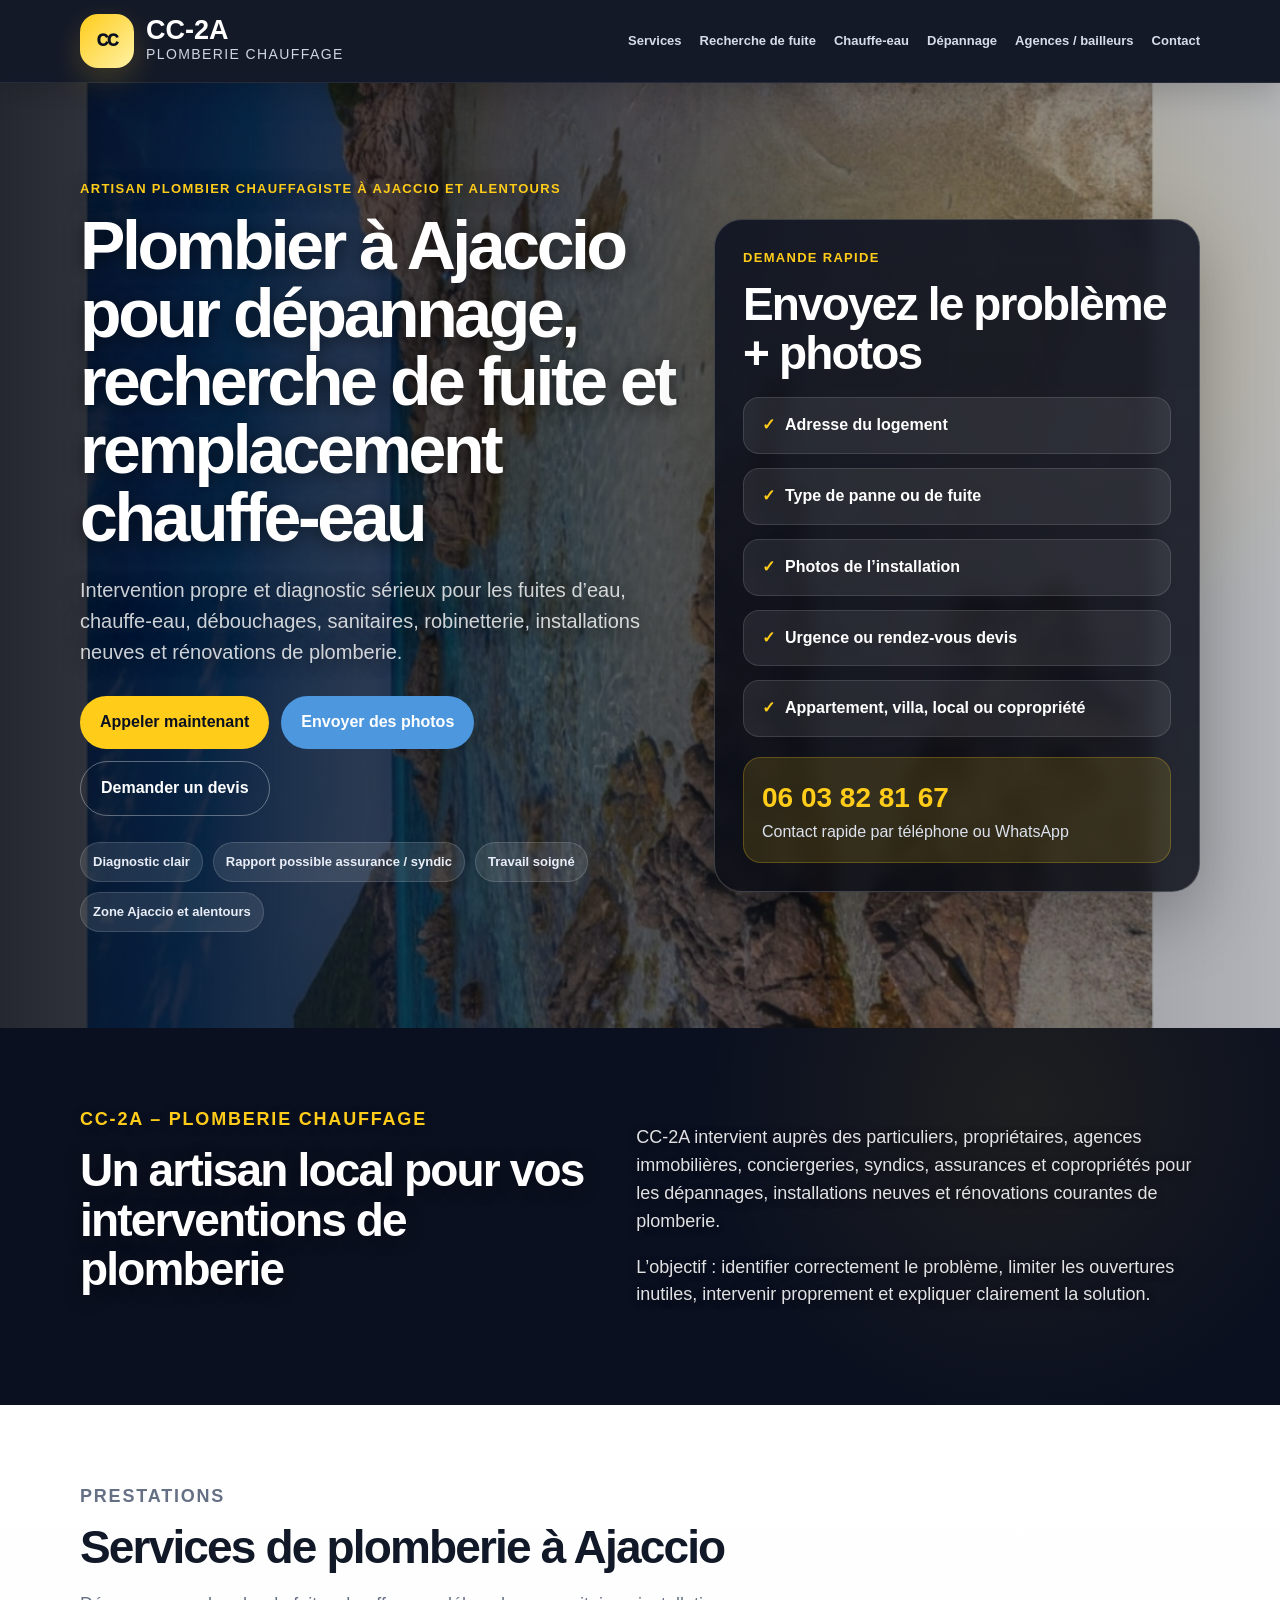
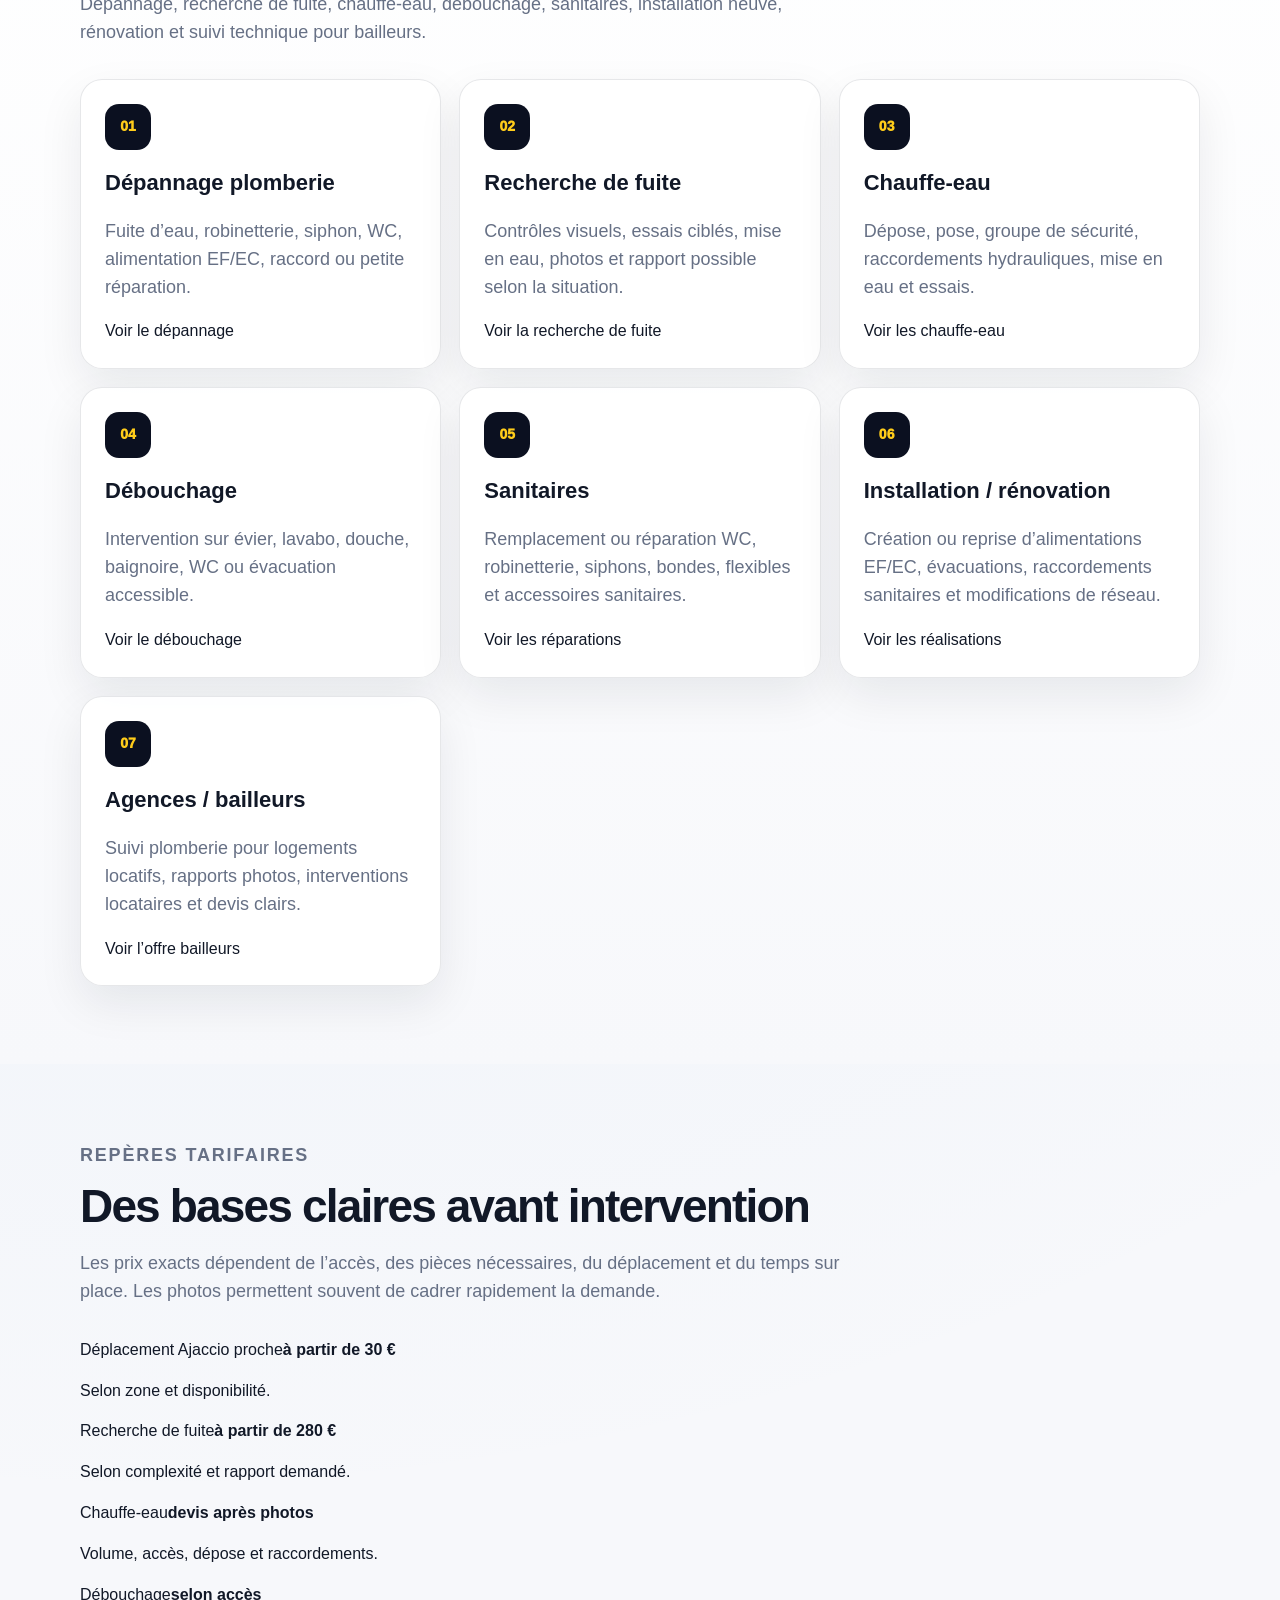
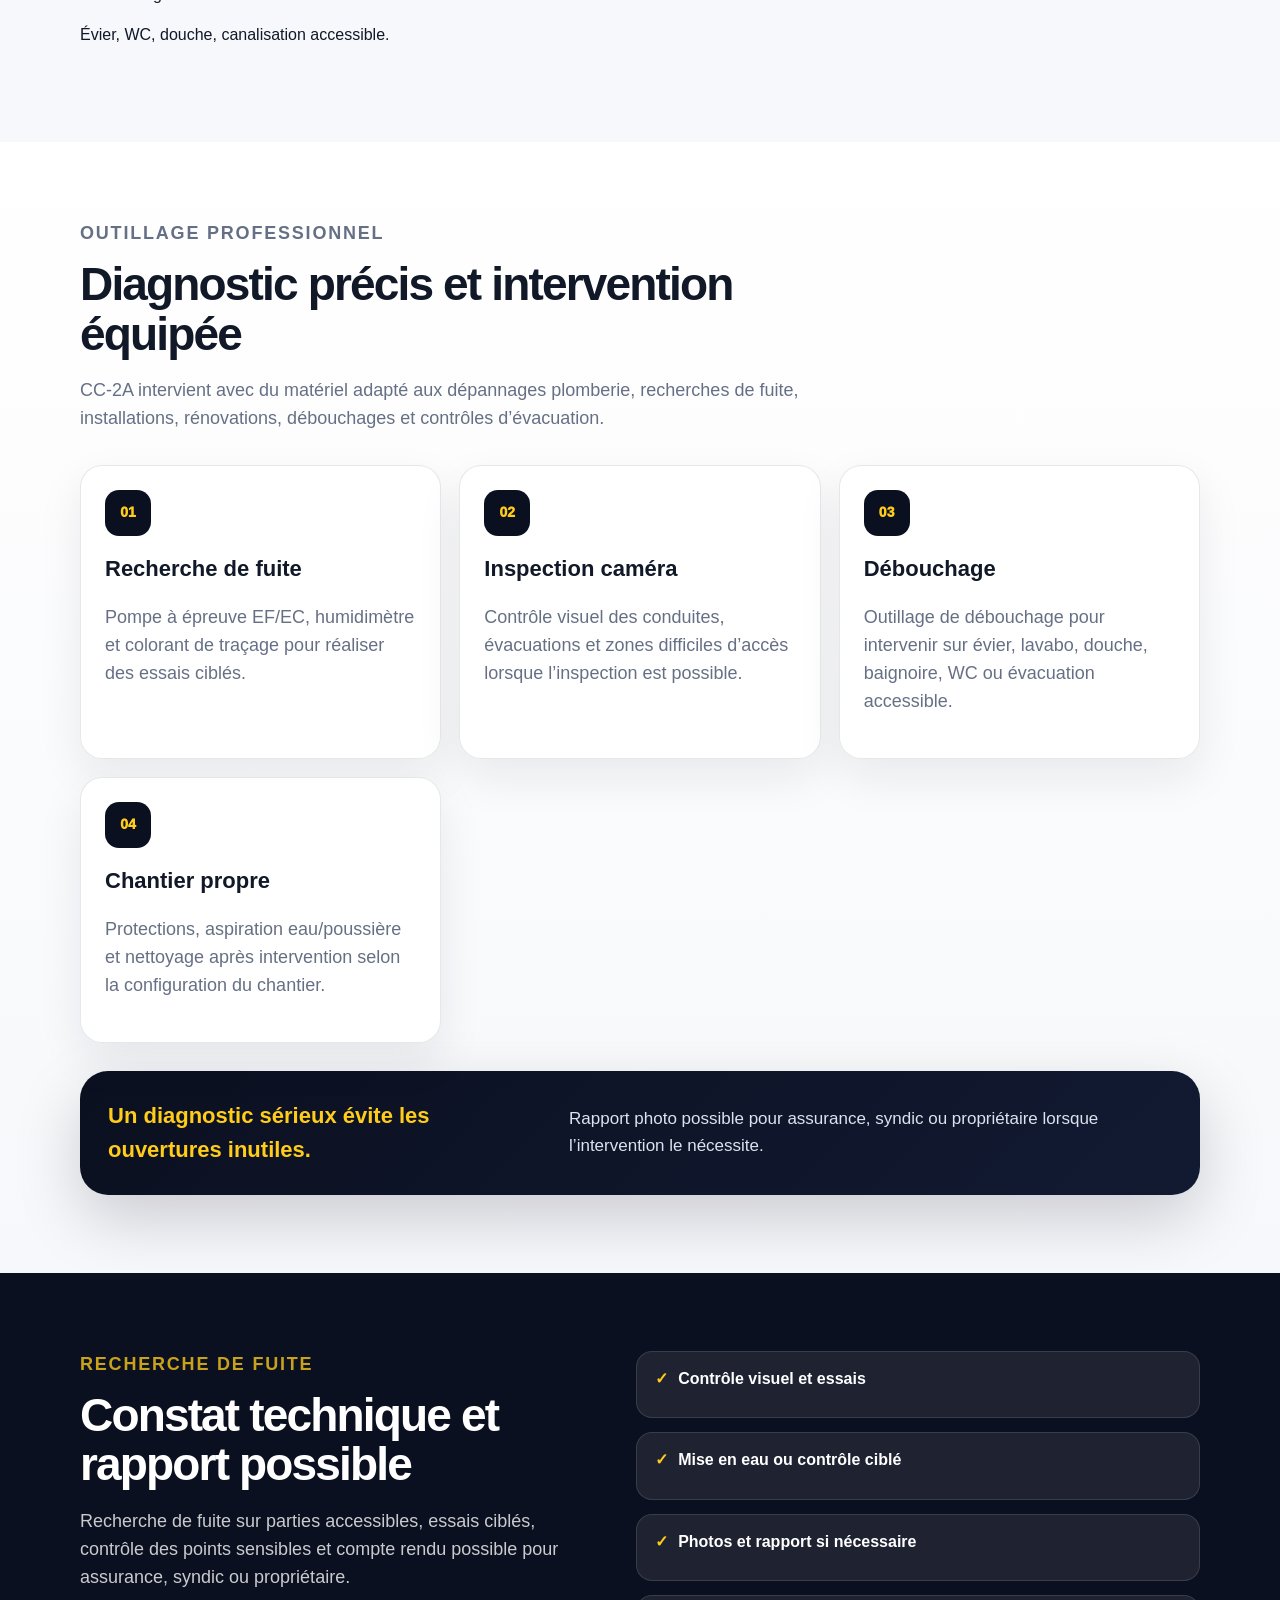
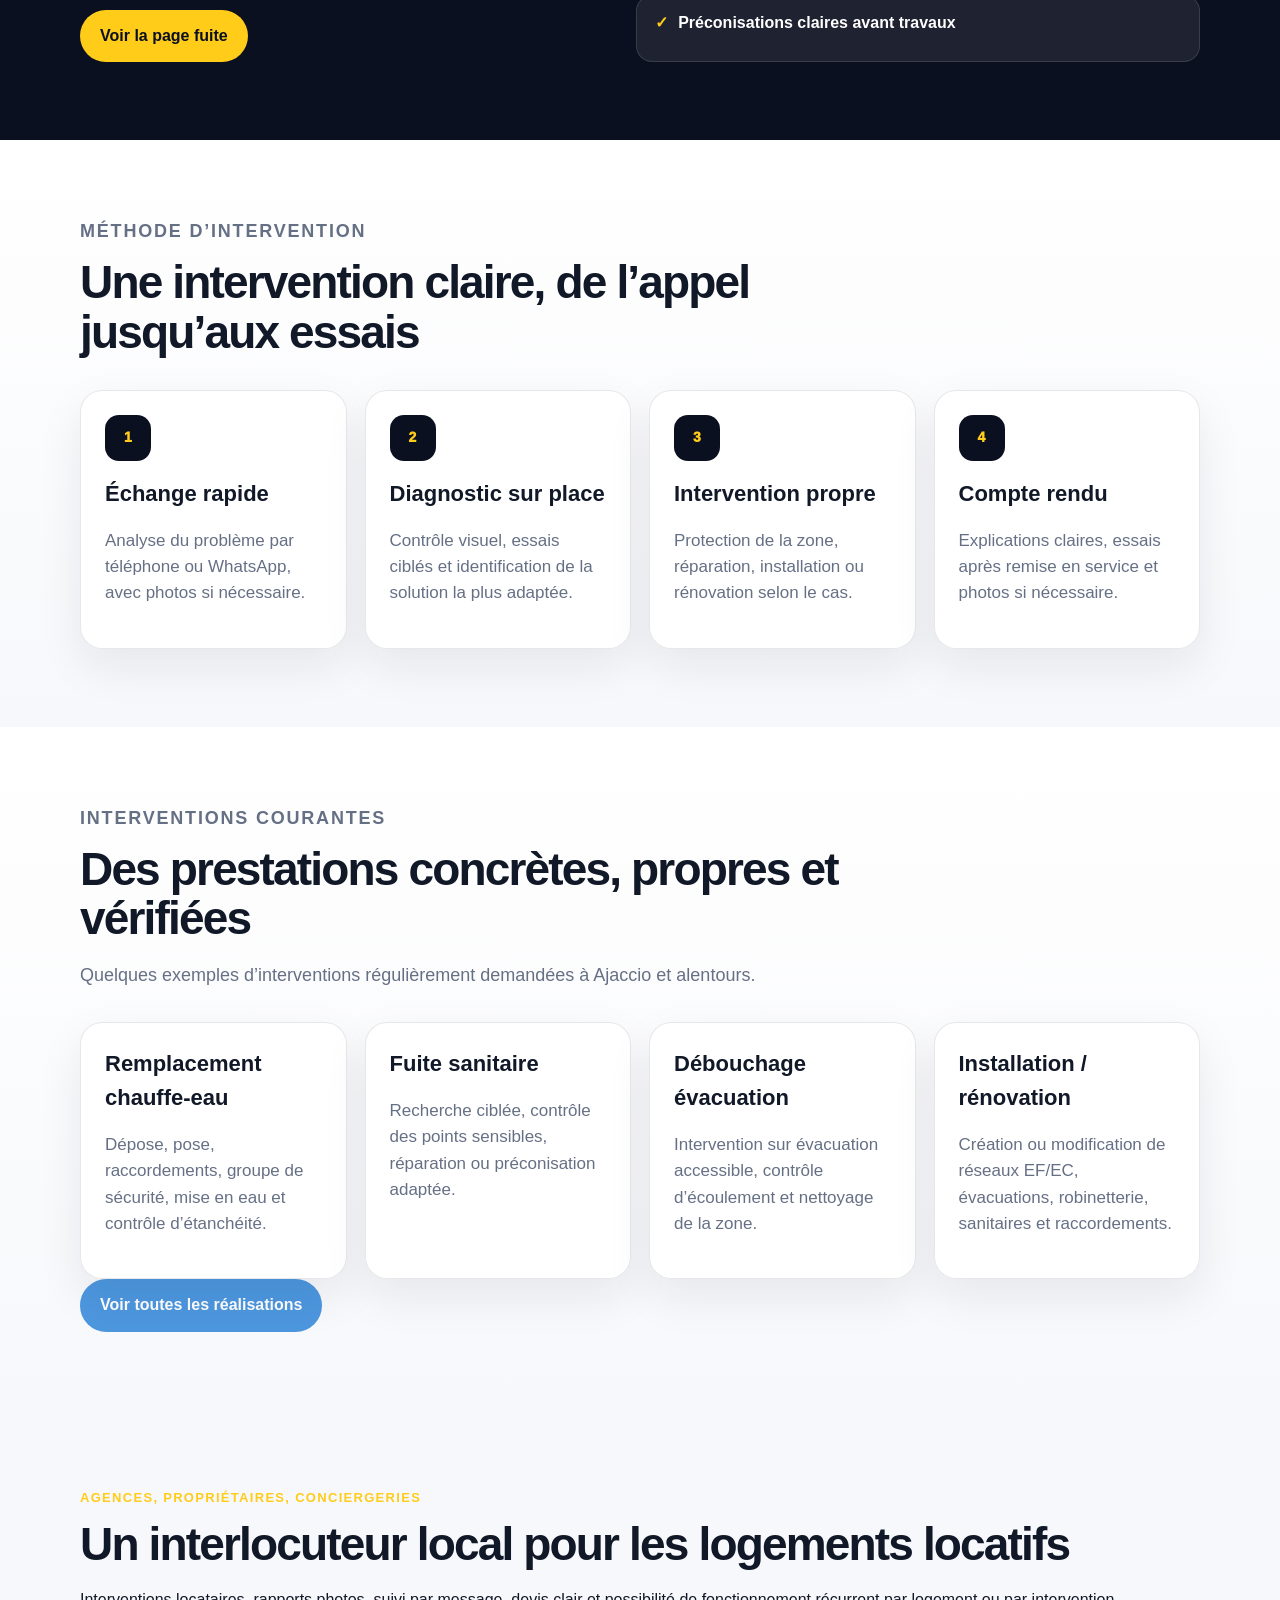
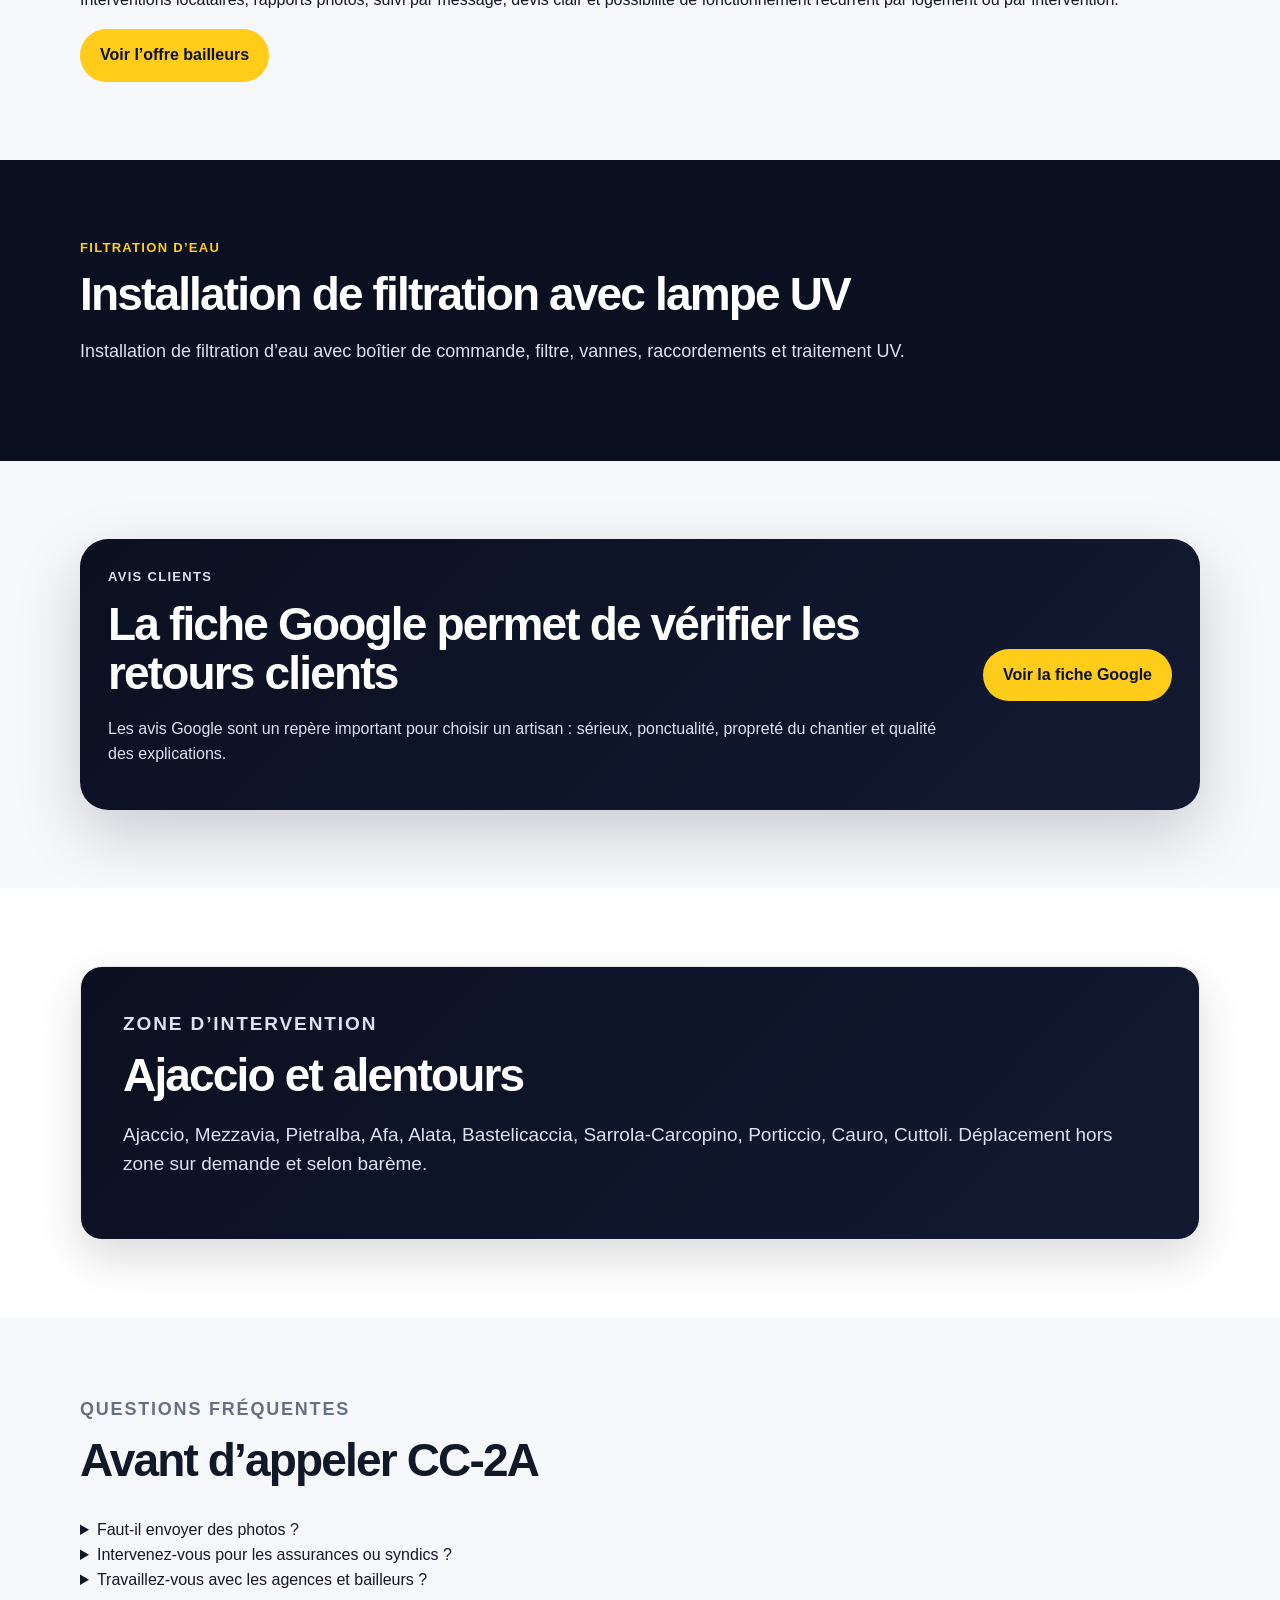
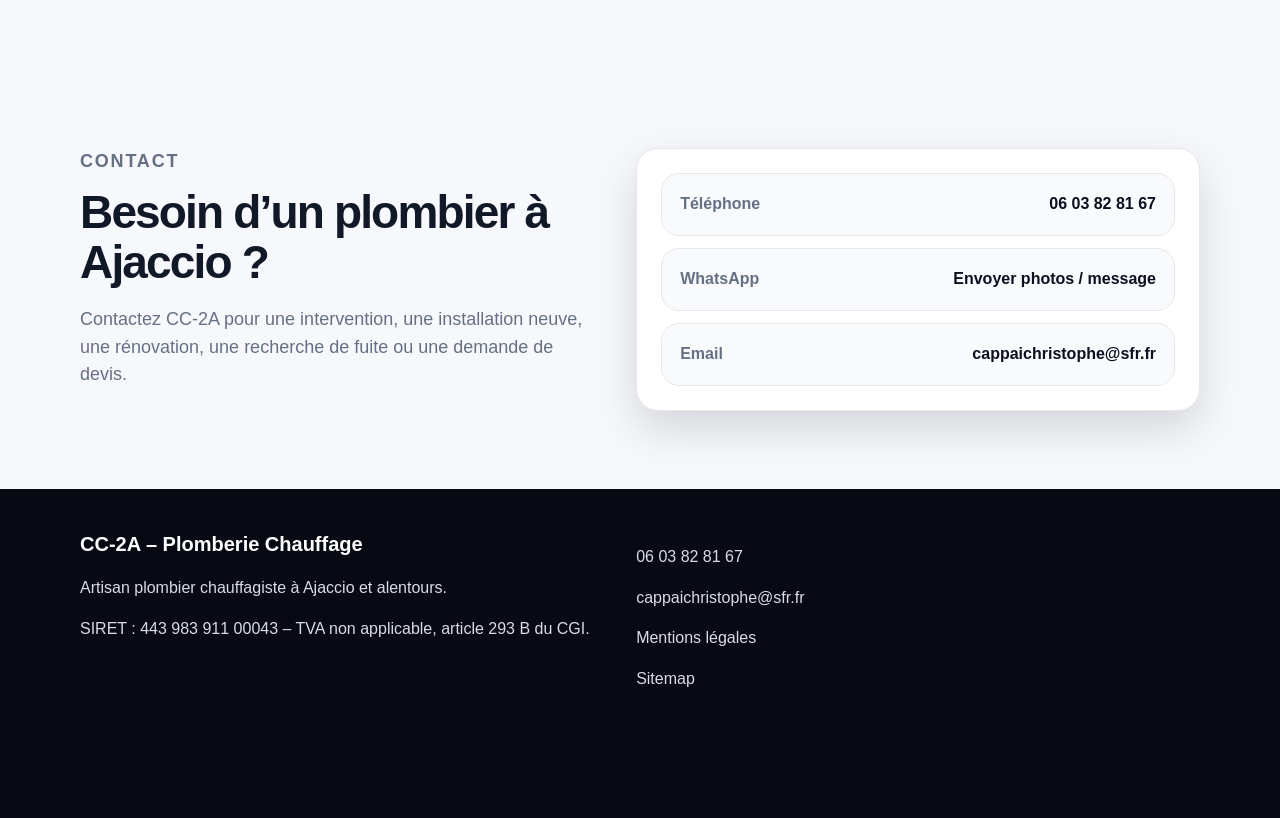
==== index.html @ 4aa0ea59 "Optimise la page accueil pour conversion et SEO local" ====
<!doctype html>
<html lang="fr">
<head>
  <meta charset="utf-8" />
  <meta name="viewport" content="width=device-width,initial-scale=1" />
  <title>CC-2A – Plombier chauffagiste à Ajaccio | Dépannage, fuite, chauffe-eau</title>
  <meta name="description" content="CC-2A Plomberie Chauffage à Ajaccio : dépannage plomberie, recherche de fuite, remplacement chauffe-eau, débouchage, sanitaires, rénovation et suivi pour bailleurs, agences et conciergeries." />
  <meta name="theme-color" content="#0b1020" />
  <meta property="og:title" content="CC-2A – Plomberie Chauffage à Ajaccio" />
  <meta property="og:description" content="Dépannage plomberie, recherche de fuite, chauffe-eau, débouchage, sanitaires, rénovations et suivi logements locatifs à Ajaccio et alentours." />
  <meta property="og:type" content="website" />
  <meta property="og:url" content="https://cc-2a.github.io/cc2a-ajaccio/" />
  <link rel="canonical" href="https://cc-2a.github.io/cc2a-ajaccio/" />
  <link rel="icon" href="assets/logo-cc2a.jpg" />
  <link rel="stylesheet" href="style.css" />
  <link rel="stylesheet" href="premium.css" />
  <link rel="stylesheet" href="seo.css" />
</head>
<body>
<script type="application/ld+json">
{
  "@context": "https://schema.org",
  "@type": "Plumber",
  "name": "CC-2A Plomberie Chauffage",
  "image": "https://cc-2a.github.io/cc2a-ajaccio/assets/logo-cc2a.jpg",
  "url": "https://cc-2a.github.io/cc2a-ajaccio/",
  "telephone": "+33603828167",
  "email": "cappaichristophe@sfr.fr",
  "address": {
    "@type": "PostalAddress",
    "streetAddress": "Résidence Parc Azur",
    "postalCode": "20090",
    "addressLocality": "Ajaccio",
    "addressCountry": "FR"
  },
  "areaServed": ["Ajaccio", "Mezzavia", "Alata", "Afa", "Bastelicaccia", "Sarrola-Carcopino", "Porticcio", "Cauro", "Cuttoli"],
  "priceRange": "€€"
}
</script>
<header class="site-header">
  <div class="container nav">
    <a class="brand premium-brand" href="index.html" aria-label="Retour à l’accueil CC-2A">
      <span class="brand-mark">CC</span>
      <span><strong>CC-2A</strong><small>Plomberie Chauffage</small></span>
    </a>
    <button class="menu-toggle" aria-label="Ouvrir le menu" aria-expanded="false">☰</button>
    <nav class="main-nav" aria-label="Navigation principale">
      <a href="index.html#services">Services</a>
      <a href="recherche-fuite-ajaccio.html">Recherche de fuite</a>
      <a href="remplacement-chauffe-eau-ajaccio.html">Chauffe-eau</a>
      <a href="depannage-plomberie-ajaccio.html">Dépannage</a>
      <a href="agences-bailleurs-conciergeries.html">Agences / bailleurs</a>
      <a href="index.html#contact">Contact</a>
    </nav>
  </div>
</header>
<main id="accueil">
  <section class="hero premium-hero">
    <div class="container hero-grid">
      <div class="hero-content">
        <p class="eyebrow">Artisan plombier chauffagiste à Ajaccio et alentours</p>
        <h1>Plombier à Ajaccio pour dépannage, recherche de fuite et remplacement chauffe-eau</h1>
        <p class="lead">Intervention propre et diagnostic sérieux pour les fuites d’eau, chauffe-eau, débouchages, sanitaires, robinetterie, installations neuves et rénovations de plomberie.</p>
        <div class="hero-actions">
          <a class="btn btn-primary" href="tel:+33603828167">Appeler maintenant</a>
          <a class="btn btn-secondary" href="https://wa.me/33603828167?text=Bonjour%20CC-2A%2C%20je%20souhaite%20vous%20envoyer%20des%20photos%20pour%20une%20premi%C3%A8re%20estimation.%20Type%20de%20probl%C3%A8me%20%3A%20">Envoyer des photos</a>
          <a class="btn btn-outline" href="mailto:cappaichristophe@sfr.fr?subject=Demande%20de%20devis%20CC-2A">Demander un devis</a>
        </div>
        <div class="trust-row premium-trust-row">
          <span>Diagnostic clair</span>
          <span>Rapport possible assurance / syndic</span>
          <span>Travail soigné</span>
          <span>Zone Ajaccio et alentours</span>
        </div>
      </div>
      <aside class="hero-side-card premium-side-card">
        <p class="section-label">Demande rapide</p>
        <h2>Envoyez le problème + photos</h2>
        <ul class="value-list">
          <li>Adresse du logement</li>
          <li>Type de panne ou de fuite</li>
          <li>Photos de l’installation</li>
          <li>Urgence ou rendez-vous devis</li>
          <li>Appartement, villa, local ou copropriété</li>
        </ul>
        <div class="quick-contact">
          <strong>06 03 82 81 67</strong>
          <span>Contact rapide par téléphone ou WhatsApp</span>
        </div>
      </aside>
    </div>
  </section>

  <section class="section intro premium-intro">
    <div class="container two-cols">
      <div>
        <p class="section-label">CC-2A – Plomberie Chauffage</p>
        <h2>Un artisan local pour vos interventions de plomberie</h2>
      </div>
      <div>
        <p>CC-2A intervient auprès des particuliers, propriétaires, agences immobilières, conciergeries, syndics, assurances et copropriétés pour les dépannages, installations neuves et rénovations courantes de plomberie.</p>
        <p>L’objectif : identifier correctement le problème, limiter les ouvertures inutiles, intervenir proprement et expliquer clairement la solution.</p>
      </div>
    </div>
  </section>

  <section id="services" class="section services premium-services">
    <div class="container">
      <div class="section-head">
        <p class="section-label">Prestations</p>
        <h2>Services de plomberie à Ajaccio</h2>
        <p>Dépannage, recherche de fuite, chauffe-eau, débouchage, sanitaires, installation neuve, rénovation et suivi technique pour bailleurs.</p>
      </div>
      <div class="cards-grid premium-card-grid">
        <article class="service-card premium-card"><span class="card-kicker">01</span><h3>Dépannage plomberie</h3><p>Fuite d’eau, robinetterie, siphon, WC, alimentation EF/EC, raccord ou petite réparation.</p><a class="text-link" href="depannage-plomberie-ajaccio.html">Voir le dépannage</a></article>
        <article class="service-card premium-card"><span class="card-kicker">02</span><h3>Recherche de fuite</h3><p>Contrôles visuels, essais ciblés, mise en eau, photos et rapport possible selon la situation.</p><a class="text-link" href="recherche-fuite-ajaccio.html">Voir la recherche de fuite</a></article>
        <article class="service-card premium-card"><span class="card-kicker">03</span><h3>Chauffe-eau</h3><p>Dépose, pose, groupe de sécurité, raccordements hydrauliques, mise en eau et essais.</p><a class="text-link" href="remplacement-chauffe-eau-ajaccio.html">Voir les chauffe-eau</a></article>
        <article class="service-card premium-card"><span class="card-kicker">04</span><h3>Débouchage</h3><p>Intervention sur évier, lavabo, douche, baignoire, WC ou évacuation accessible.</p><a class="text-link" href="debouchage-ajaccio.html">Voir le débouchage</a></article>
        <article class="service-card premium-card"><span class="card-kicker">05</span><h3>Sanitaires</h3><p>Remplacement ou réparation WC, robinetterie, siphons, bondes, flexibles et accessoires sanitaires.</p><a class="text-link" href="depannage-plomberie-ajaccio.html">Voir les réparations</a></article>
        <article class="service-card premium-card"><span class="card-kicker">06</span><h3>Installation / rénovation</h3><p>Création ou reprise d’alimentations EF/EC, évacuations, raccordements sanitaires et modifications de réseau.</p><a class="text-link" href="realisations.html">Voir les réalisations</a></article>
        <article class="service-card premium-card"><span class="card-kicker">07</span><h3>Agences / bailleurs</h3><p>Suivi plomberie pour logements locatifs, rapports photos, interventions locataires et devis clairs.</p><a class="text-link" href="agences-bailleurs-conciergeries.html">Voir l’offre bailleurs</a></article>
      </div>
    </div>
  </section>

  <section class="section pricing-strip">
    <div class="container">
      <div class="section-head">
        <p class="section-label">Repères tarifaires</p>
        <h2>Des bases claires avant intervention</h2>
        <p>Les prix exacts dépendent de l’accès, des pièces nécessaires, du déplacement et du temps sur place. Les photos permettent souvent de cadrer rapidement la demande.</p>
      </div>
      <div class="price-grid">
        <article class="price-card"><span>Déplacement Ajaccio proche</span><strong>à partir de 30 €</strong><p>Selon zone et disponibilité.</p></article>
        <article class="price-card"><span>Recherche de fuite</span><strong>à partir de 280 €</strong><p>Selon complexité et rapport demandé.</p></article>
        <article class="price-card"><span>Chauffe-eau</span><strong>devis après photos</strong><p>Volume, accès, dépose et raccordements.</p></article>
        <article class="price-card"><span>Débouchage</span><strong>selon accès</strong><p>Évier, WC, douche, canalisation accessible.</p></article>
      </div>
    </div>
  </section>

  <section id="outillage" class="section tools premium-tools">
    <div class="container">
      <div class="section-head">
        <p class="section-label">Outillage professionnel</p>
        <h2>Diagnostic précis et intervention équipée</h2>
        <p>CC-2A intervient avec du matériel adapté aux dépannages plomberie, recherches de fuite, installations, rénovations, débouchages et contrôles d’évacuation.</p>
      </div>
      <div class="tools-grid premium-card-grid">
        <article class="tool-card premium-card"><span class="tool-icon">01</span><h3>Recherche de fuite</h3><p>Pompe à épreuve EF/EC, humidimètre et colorant de traçage pour réaliser des essais ciblés.</p></article>
        <article class="tool-card premium-card"><span class="tool-icon">02</span><h3>Inspection caméra</h3><p>Contrôle visuel des conduites, évacuations et zones difficiles d’accès lorsque l’inspection est possible.</p></article>
        <article class="tool-card premium-card"><span class="tool-icon">03</span><h3>Débouchage</h3><p>Outillage de débouchage pour intervenir sur évier, lavabo, douche, baignoire, WC ou évacuation accessible.</p></article>
        <article class="tool-card premium-card"><span class="tool-icon">04</span><h3>Chantier propre</h3><p>Protections, aspiration eau/poussière et nettoyage après intervention selon la configuration du chantier.</p></article>
      </div>
      <div class="tool-proof"><strong>Un diagnostic sérieux évite les ouvertures inutiles.</strong><span>Rapport photo possible pour assurance, syndic ou propriétaire lorsque l’intervention le nécessite.</span></div>
    </div>
  </section>

  <section id="fuite" class="section feature dark premium-feature-dark">
    <div class="container feature-grid">
      <div>
        <p class="section-label">Recherche de fuite</p>
        <h2>Constat technique et rapport possible</h2>
        <p>Recherche de fuite sur parties accessibles, essais ciblés, contrôle des points sensibles et compte rendu possible pour assurance, syndic ou propriétaire.</p>
        <a class="btn btn-primary" href="recherche-fuite-ajaccio.html">Voir la page fuite</a>
      </div>
      <ul class="check-list"><li>Contrôle visuel et essais</li><li>Mise en eau ou contrôle ciblé</li><li>Photos et rapport si nécessaire</li><li>Préconisations claires avant travaux</li></ul>
    </div>
  </section>

  <section id="methode" class="section method premium-method">
    <div class="container">
      <div class="section-head"><p class="section-label">Méthode d’intervention</p><h2>Une intervention claire, de l’appel jusqu’aux essais</h2></div>
      <div class="method-grid">
        <article><span>1</span><h3>Échange rapide</h3><p>Analyse du problème par téléphone ou WhatsApp, avec photos si nécessaire.</p></article>
        <article><span>2</span><h3>Diagnostic sur place</h3><p>Contrôle visuel, essais ciblés et identification de la solution la plus adaptée.</p></article>
        <article><span>3</span><h3>Intervention propre</h3><p>Protection de la zone, réparation, installation ou rénovation selon le cas.</p></article>
        <article><span>4</span><h3>Compte rendu</h3><p>Explications claires, essais après remise en service et photos si nécessaire.</p></article>
      </div>
    </div>
  </section>

  <section id="realisations" class="section realisations premium-realisations">
    <div class="container">
      <div class="section-head"><p class="section-label">Interventions courantes</p><h2>Des prestations concrètes, propres et vérifiées</h2><p>Quelques exemples d’interventions régulièrement demandées à Ajaccio et alentours.</p></div>
      <div class="realisation-grid">
        <article><h3>Remplacement chauffe-eau</h3><p>Dépose, pose, raccordements, groupe de sécurité, mise en eau et contrôle d’étanchéité.</p></article>
        <article><h3>Fuite sanitaire</h3><p>Recherche ciblée, contrôle des points sensibles, réparation ou préconisation adaptée.</p></article>
        <article><h3>Débouchage évacuation</h3><p>Intervention sur évacuation accessible, contrôle d’écoulement et nettoyage de la zone.</p></article>
        <article><h3>Installation / rénovation</h3><p>Création ou modification de réseaux EF/EC, évacuations, robinetterie, sanitaires et raccordements.</p></article>
      </div>
      <div class="center-action"><a class="btn btn-secondary" href="realisations.html">Voir toutes les réalisations</a></div>
    </div>
  </section>

  <section class="section agency-callout">
    <div class="container cta-band">
      <div><p class="section-label">Agences, propriétaires, conciergeries</p><h2>Un interlocuteur local pour les logements locatifs</h2><p>Interventions locataires, rapports photos, suivi par message, devis clair et possibilité de fonctionnement récurrent par logement ou par intervention.</p></div>
      <a class="btn btn-primary" href="agences-bailleurs-conciergeries.html">Voir l’offre bailleurs</a>
    </div>
  </section>

  <section id="filtration" class="section gallery premium-gallery"><div class="container"><p class="section-label">Filtration d’eau</p><h2>Installation de filtration avec lampe UV</h2><p>Installation de filtration d’eau avec boîtier de commande, filtre, vannes, raccordements et traitement UV.</p></div></section>
  <section id="avis" class="section reviews premium-reviews"><div class="container review-card"><div><p class="section-label">Avis clients</p><h2>La fiche Google permet de vérifier les retours clients</h2><p>Les avis Google sont un repère important pour choisir un artisan : sérieux, ponctualité, propreté du chantier et qualité des explications.</p></div><a class="btn btn-primary" href="https://share.google/NFWqnPohvlOnf9tsS" target="_blank" rel="noopener">Voir la fiche Google</a></div></section>
  <section id="zone" class="section zone premium-zone"><div class="container zone-card"><p class="section-label">Zone d’intervention</p><h2>Ajaccio et alentours</h2><p>Ajaccio, Mezzavia, Pietralba, Afa, Alata, Bastelicaccia, Sarrola-Carcopino, Porticcio, Cauro, Cuttoli. Déplacement hors zone sur demande et selon barème.</p></div></section>

  <section class="section faq-section">
    <div class="container">
      <div class="section-head"><p class="section-label">Questions fréquentes</p><h2>Avant d’appeler CC-2A</h2></div>
      <div class="faq-grid">
        <details><summary>Faut-il envoyer des photos ?</summary><p>Oui. Des photos de la fuite, du chauffe-eau, des raccords ou de l’évacuation permettent souvent de mieux estimer l’intervention.</p></details>
        <details><summary>Intervenez-vous pour les assurances ou syndics ?</summary><p>Selon la situation, un rapport photo ou un compte rendu technique peut être préparé pour assurance, propriétaire, syndic ou agence.</p></details>
        <details><summary>Travaillez-vous avec les agences et bailleurs ?</summary><p>Oui. Une page dédiée présente le fonctionnement pour les logements locatifs, conciergeries et agences immobilières.</p></details>
      </div>
    </div>
  </section>

  <section id="contact" class="section contact premium-contact">
    <div class="container contact-grid">
      <div><p class="section-label">Contact</p><h2>Besoin d’un plombier à Ajaccio ?</h2><p>Contactez CC-2A pour une intervention, une installation neuve, une rénovation, une recherche de fuite ou une demande de devis.</p></div>
      <div class="contact-card">
        <a class="contact-item" href="tel:+33603828167"><span>Téléphone</span><strong>06 03 82 81 67</strong></a>
        <a class="contact-item" href="https://wa.me/33603828167?text=Bonjour%20CC-2A%2C%20je%20souhaite%20vous%20envoyer%20des%20photos%20pour%20une%20premi%C3%A8re%20estimation.%20Type%20de%20probl%C3%A8me%20%3A%20"><span>WhatsApp</span><strong>Envoyer photos / message</strong></a>
        <a class="contact-item" href="mailto:cappaichristophe@sfr.fr?subject=Demande%20de%20devis%20CC-2A"><span>Email</span><strong>cappaichristophe@sfr.fr</strong></a>
      </div>
    </div>
  </section>
</main>
<footer class="site-footer premium-footer">
  <div class="container footer-grid">
    <div><strong>CC-2A – Plomberie Chauffage</strong><p>Artisan plombier chauffagiste à Ajaccio et alentours.</p><p>SIRET : 443 983 911 00043 – TVA non applicable, article 293 B du CGI.</p></div>
    <div><p><a href="tel:+33603828167">06 03 82 81 67</a></p><p><a href="mailto:cappaichristophe@sfr.fr">cappaichristophe@sfr.fr</a></p><p><a href="mentions-legales.html">Mentions légales</a></p><p><a href="sitemap.xml">Sitemap</a></p></div>
  </div>
</footer>
<div class="mobile-cta" aria-label="Contact rapide mobile"><a href="tel:+33603828167">Appeler</a><a href="https://wa.me/33603828167?text=Bonjour%20CC-2A%2C%20je%20souhaite%20vous%20envoyer%20des%20photos%20pour%20une%20premi%C3%A8re%20estimation.%20Type%20de%20probl%C3%A8me%20%3A%20">WhatsApp</a></div>
<script src="script.js"></script>
</body>
</html>
---- style.css ----
:root {
  --bg: #0b1020;
  --text: #111827;
  --muted: #667085;
  --white: #fff;
  --line: #e5e7eb;
  --gold: #ffcc1a;
  --blue: #4d97df;
  --shadow: 0 18px 44px rgba(2, 8, 23, 0.14);
  --radius: 22px;
}
* {
  box-sizing: border-box;
}
html {
  scroll-behavior: smooth;
}
body {
  margin: 0;
  font-family: Arial, sans-serif;
  background: #f7f8fb;
  color: var(--text);
  line-height: 1.55;
  overflow-x: hidden;
}
a {
  text-decoration: none;
  color: inherit;
}
.container {
  width: min(1120px, calc(100% - 32px));
  margin: auto;
}
.site-header {
  position: sticky;
  top: 0;
  z-index: 50;
  background: rgba(11, 16, 32, 0.96);
  color: #fff;
  border-bottom: 1px solid rgba(255, 255, 255, 0.08);
  backdrop-filter: blur(12px);
}
.nav {
  height: 92px;
  display: flex;
  align-items: center;
  justify-content: space-between;
  gap: 14px;
}
.brand {
  display: flex;
  align-items: center;
  gap: 12px;
  min-width: 0;
}
.brand img {
  width: 76px;
  height: 76px;
  object-fit: contain;
  object-position: center;
  border: none;
  border-radius: 0;
  background: transparent;
  flex: 0 0 76px;
}
.brand strong {
  display: block;
  font-size: 28px;
  line-height: 1;
}
.brand small {
  display: block;
  color: #cfd5e2;
  font-size: 14px;
  text-transform: uppercase;
  letter-spacing: 0.12em;
  white-space: nowrap;
}
.main-nav {
  display: flex;
  gap: 18px;
  font-weight: 700;
  font-size: 13px;
  color: #d7dce7;
}
.main-nav a:hover {
  color: var(--gold);
}
.menu-toggle {
  display: none;
  background: transparent;
  border: none;
  color: #fff;
  font-size: 32px;
}
.hero {
  position: relative;
  color: #fff;
  padding: 82px 0;
  background:
    linear-gradient(
      90deg,
      rgba(5, 8, 18, 0.62),
      rgba(11, 16, 32, 0.38),
      rgba(11, 16, 32, 0.18)
    ),
    url("assets/fond-corse.jpg");
  background-size: cover;
  background-position: center right;
  background-repeat: no-repeat;
}
.hero:after {
  content: "";
  position: absolute;
  inset: 0;
  background: radial-gradient(
    circle at 80% 25%,
    rgba(255, 204, 26, 0.16),
    transparent 30%
  );
  pointer-events: none;
}
.hero > .container {
  position: relative;
  z-index: 1;
}
.hero-grid {
  display: grid;
  grid-template-columns: 1.1fr 0.9fr;
  gap: 40px;
  align-items: center;
}
.eyebrow,
.section-label {
  color: var(--gold);
  text-transform: uppercase;
  font-weight: 900;
  letter-spacing: 0.1em;
  font-size: 13px;
  margin: 0 0 12px;
}
h1 {
  font-size: clamp(40px, 6vw, 68px);
  line-height: 1;
  margin: 0 0 24px;
  letter-spacing: -0.05em;
}
.hero h1,
.hero .lead,
.hero .eyebrow {
  text-shadow: 0 3px 18px rgba(0, 0, 0, 0.55);
}
h2 {
  font-size: clamp(30px, 4vw, 46px);
  line-height: 1.08;
  margin: 0 0 18px;
  letter-spacing: -0.04em;
}
h3 {
  font-size: 22px;
  margin: 0 0 10px;
}
.lead {
  font-size: 20px;
  color: rgba(255, 255, 255, 0.8);
  margin-bottom: 28px;
}
.hero-actions {
  display: flex;
  gap: 12px;
  flex-wrap: wrap;
  margin-bottom: 26px;
}
.btn {
  display: inline-flex;
  align-items: center;
  justify-content: center;
  min-height: 52px;
  padding: 14px 20px;
  border-radius: 999px;
  font-weight: 900;
}
.btn-primary {
  background: var(--gold);
  color: #0b1020;
}
.btn-secondary {
  background: var(--blue);
  color: #fff;
}
.btn-outline {
  border: 1px solid rgba(255, 255, 255, 0.34);
  color: #fff;
}
.trust-row {
  display: flex;
  flex-wrap: wrap;
  gap: 10px;
}
.trust-row span {
  background: rgba(255, 255, 255, 0.1);
  border: 1px solid rgba(255, 255, 255, 0.14);
  border-radius: 999px;
  padding: 9px 12px;
  font-size: 13px;
  font-weight: 700;
  color: #e8edf7;
}
.hero-side-card {
  background: rgba(11, 16, 32, 0.72);
  border: 1px solid rgba(255, 255, 255, 0.14);
  border-radius: 28px;
  padding: 28px;
  box-shadow: 0 24px 70px rgba(0, 0, 0, 0.26);
  backdrop-filter: blur(8px);
}
.value-list,
.check-list,
.project-list {
  list-style: none;
  margin: 0;
  padding: 0;
  display: grid;
  gap: 14px;
}
.value-list li,
.check-list li,
.project-list li {
  padding: 15px 18px;
  border-radius: 16px;
  font-weight: 800;
}
.value-list li,
.feature.dark .check-list li {
  background: rgba(255, 255, 255, 0.08);
  border: 1px solid rgba(255, 255, 255, 0.12);
}
.value-list li:before,
.check-list li:before,
.project-list li:before {
  content: "✓";
  color: var(--gold);
  margin-right: 10px;
}
.quick-contact {
  margin-top: 20px;
  padding: 18px;
  border-radius: 18px;
  background: rgba(255, 204, 26, 0.13);
  border: 1px solid rgba(255, 204, 26, 0.24);
}
.quick-contact strong {
  display: block;
  color: var(--gold);
  font-size: 28px;
}
.quick-contact span {
  color: #dce2ee;
}
.section {
  padding: 78px 0;
}
.feature:not(.dark),
.zone {
  background: #fff;
}
.intro {
  position: relative;
  color: #fff;
  background:
    linear-gradient(90deg, rgba(5, 8, 18, 0.78) 0%, rgba(11, 16, 32, 0.58) 48%, rgba(11, 16, 32, 0.30) 100%),
    url("assets/fond-corse.jpg");
  background-size: cover;
  background-position: center center;
  background-repeat: no-repeat;
}
.intro::before {
  content: "";
  position: absolute;
  inset: 0;
  background: radial-gradient(circle at 80% 20%, rgba(255, 204, 26, 0.08), transparent 30%);
  pointer-events: none;
}
.intro .container {
  position: relative;
  z-index: 1;
}
.intro .section-label {
  color: #ffcc1a;
}
.intro h2 {
  color: #ffffff;
  text-shadow: 0 3px 18px rgba(0, 0, 0, 0.45);
}
.two-cols,
.feature-grid,
.contact-grid,
.footer-grid {
  display: grid;
  grid-template-columns: 0.95fr 1.05fr;
  gap: 46px;
}
.section-head p,
.contact p,
.service-card p,
.project-card p,
.tool-card p {
  color: var(--muted);
  font-size: 18px;
}
.intro p {
  color: rgba(255, 255, 255, 0.88);
  font-size: 18px;
  text-shadow: 0 2px 10px rgba(0, 0, 0, 0.35);
}
.section-head {
  max-width: 760px;
  margin-bottom: 32px;
}
.cards-grid {
  display: grid;
  grid-template-columns: repeat(4, 1fr);
  gap: 18px;
}
.service-card,
.contact-card,
.zone-card,
.project-card {
  background: #fff;
  border: 1px solid var(--line);
  border-radius: var(--radius);
  padding: 24px;
  box-shadow: var(--shadow);
}
.icon {
  width: 46px;
  height: 46px;
  border-radius: 14px;
  background: #fff7d1;
  display: grid;
  place-items: center;
  margin-bottom: 16px;
  font-size: 24px;
}
.tools {
  background: #fff;
}
.tools-grid {
  display: grid;
  grid-template-columns: repeat(4, 1fr);
  gap: 18px;
}
.tool-card {
  background: #f8fafc;
  border: 1px solid var(--line);
  border-radius: var(--radius);
  padding: 24px;
  box-shadow: 0 14px 34px rgba(2, 8, 23, 0.08);
}
.tool-icon {
  display: inline-grid;
  place-items: center;
  width: 46px;
  height: 46px;
  margin-bottom: 16px;
  border-radius: 14px;
  background: #0b1020;
  color: var(--gold);
  font-weight: 900;
  font-size: 14px;
}
.tool-proof {
  margin-top: 26px;
  display: flex;
  gap: 18px;
  align-items: center;
  justify-content: space-between;
  padding: 22px 24px;
  border-radius: var(--radius);
  background: #0b1020;
  color: #fff;
  box-shadow: var(--shadow);
}
.tool-proof strong {
  font-size: 20px;
  color: var(--gold);
}
.tool-proof span {
  color: #dce2ee;
  font-size: 17px;
}
.feature.dark {
  background: var(--bg);
  color: #fff;
}
.feature p {
  font-size: 18px;
  opacity: 0.78;
}
.feature:not(.dark) .check-list li,
.project-list li {
  background: #f8fafc;
  border: 1px solid var(--line);
}
.gallery,
.contact {
  background: #f7f8fb;
}
.zone-card {
  background: var(--bg);
  color: #fff;
  padding: 42px;
}
.zone-card p {
  color: #dce2ee;
  font-size: 19px;
}
.contact-card {
  display: grid;
  gap: 12px;
}
.contact-item {
  display: flex;
  justify-content: space-between;
  gap: 18px;
  align-items: center;
  padding: 18px;
  border-radius: 18px;
  background: #f8fafc;
  border: 1px solid var(--line);
}
.contact-item span {
  color: var(--muted);
  font-weight: 700;
}
.contact-item strong {
  text-align: right;
  color: var(--bg);
}
.site-footer {
  background: #070a13;
  color: #d7dce7;
  padding: 40px 0 92px;
}
.site-footer strong {
  color: #fff;
  font-size: 20px;
}
@media (max-width: 980px) {
  .hero-grid,
  .two-cols,
  .feature-grid,
  .contact-grid,
  .footer-grid {
    grid-template-columns: 1fr;
  }
  .cards-grid,
  .tools-grid {
    grid-template-columns: repeat(2, 1fr);
  }
  .tool-proof {
    display: grid;
  }
}
@media (max-width: 760px) {
  .nav {
    height: 94px;
  }
  .brand img {
    width: 68px;
    height: 68px;
    flex-basis: 68px;
  }
  .brand strong {
    font-size: 28px;
  }
  .brand small {
    font-size: 13px;
    letter-spacing: 0.1em;
  }
  .menu-toggle {
    display: block;
  }
  .main-nav {
    display: none;
    position: absolute;
    top: 94px;
    left: 0;
    right: 0;
    background: #0b1020;
    flex-direction: column;
    padding: 22px 16px 28px;
  }
  .main-nav.open {
    display: flex;
  }
  .hero {
    padding: 58px 0 70px;
    background:
      linear-gradient(
        180deg,
        rgba(5, 8, 18, 0.66),
        rgba(11, 16, 32, 0.42),
        rgba(11, 16, 32, 0.25)
      ),
      url("assets/fond-corse.jpg");
    background-size: cover;
    background-position: center center;
  }
  .intro {
    background:
      linear-gradient(180deg, rgba(5, 8, 18, 0.82) 0%, rgba(11, 16, 32, 0.60) 55%, rgba(11, 16, 32, 0.34) 100%),
      url("assets/fond-corse.jpg");
    background-size: cover;
    background-position: center center;
  }
  .hero-actions .btn {
    width: 100%;
  }
  .cards-grid,
  .tools-grid {
    grid-template-columns: 1fr;
  }
  .section {
    padding: 62px 0;
  }
  .hero-side-card {
    padding: 22px;
  }
  .contact-item {
    display: grid;
  }
  .contact-item strong {
    text-align: left;
  }
}
@media (max-width: 390px) {
  .brand img {
    width: 68px;
    height: 68px;
    flex-basis: 68px;
  }
  .brand strong {
    font-size: 24px;
  }
  .brand small {
    font-size: 11px;
  }
  .nav {
    height: 88px;
  }
  .main-nav {
    top: 88px;
  }
  h1 {
    font-size: 38px;
  }
}
---- premium.css ----
/* CC-2A premium visual layer */
:root {
  --premium-bg: #070a13;
  --premium-card: #ffffff;
  --premium-soft: #f3f6fb;
  --premium-border: rgba(15, 23, 42, 0.10);
}

body {
  background:
    radial-gradient(circle at 12% 10%, rgba(77, 151, 223, 0.10), transparent 28%),
    #f7f8fb;
}

.site-header {
  box-shadow: 0 10px 30px rgba(0, 0, 0, 0.16);
}

.nav {
  height: 82px;
}

.premium-brand {
  gap: 12px;
}

.brand-mark {
  display: grid;
  place-items: center;
  width: 54px;
  height: 54px;
  border-radius: 18px;
  background: linear-gradient(135deg, #ffcc1a, #fff2a6);
  color: #0b1020;
  font-weight: 950;
  letter-spacing: -0.08em;
  box-shadow: 0 12px 30px rgba(255, 204, 26, 0.18);
}

.premium-brand strong {
  font-size: 27px;
}

.premium-brand small {
  letter-spacing: 0.10em;
}

.main-nav {
  gap: 18px;
  font-size: 13px;
}

.premium-hero {
  min-height: 720px;
  display: flex;
  align-items: center;
  padding: 96px 0;
  background:
    linear-gradient(90deg, rgba(7, 10, 19, 0.88) 0%, rgba(11, 16, 32, 0.62) 45%, rgba(11, 16, 32, 0.30) 100%),
    url("assets/fond-corse.jpg");
  background-size: cover;
  background-position: center;
}

.premium-hero h1 {
  max-width: 850px;
}

.premium-side-card {
  border: 1px solid rgba(255, 255, 255, 0.18);
  background: linear-gradient(180deg, rgba(11, 16, 32, 0.86), rgba(7, 10, 19, 0.82));
}

.premium-intro {
  background: #0b1020;
}

.premium-services,
.premium-tools,
.premium-method,
.premium-realisations {
  background: linear-gradient(180deg, #fff, #f7f8fb);
}

.premium-card-grid {
  grid-template-columns: repeat(3, 1fr);
}

.premium-card,
.method-grid article,
.realisation-grid article {
  position: relative;
  overflow: hidden;
  border: 1px solid var(--premium-border);
  background: rgba(255, 255, 255, 0.92);
  box-shadow: 0 18px 45px rgba(15, 23, 42, 0.08);
}

.premium-card::after,
.method-grid article::after,
.realisation-grid article::after {
  content: "";
  position: absolute;
  inset: auto -20% -55% -20%;
  height: 110px;
  background: radial-gradient(circle, rgba(77, 151, 223, 0.10), transparent 62%);
  pointer-events: none;
}

.card-kicker,
.tool-icon,
.method-grid span {
  display: inline-grid;
  place-items: center;
  width: 46px;
  height: 46px;
  margin-bottom: 16px;
  border-radius: 14px;
  background: #0b1020;
  color: #ffcc1a;
  font-weight: 950;
  font-size: 14px;
}

.tool-proof,
.review-card {
  margin-top: 28px;
  display: flex;
  gap: 22px;
  align-items: center;
  justify-content: space-between;
  padding: 28px;
  border-radius: 28px;
  background: linear-gradient(135deg, #0b1020, #121a32);
  color: #fff;
  box-shadow: 0 24px 65px rgba(2, 8, 23, 0.18);
}

.tool-proof strong {
  color: #ffcc1a;
  font-size: 22px;
}

.tool-proof span,
.review-card p {
  color: #dce2ee;
}

.premium-feature-dark {
  background:
    linear-gradient(135deg, rgba(7, 10, 19, 0.96), rgba(11, 16, 32, 0.92)),
    url("assets/fond-corse.jpg");
  background-size: cover;
  background-position: center;
}

.method-grid,
.realisation-grid {
  display: grid;
  grid-template-columns: repeat(4, 1fr);
  gap: 18px;
}

.method-grid article,
.realisation-grid article {
  border-radius: 22px;
  padding: 24px;
}

.method-grid p,
.realisation-grid p {
  color: #667085;
  font-size: 17px;
}

.premium-gallery {
  background: #0b1020;
  color: #fff;
}

.premium-gallery p:not(.section-label) {
  color: #dce2ee;
  font-size: 18px;
}

.premium-reviews {
  background: #f7f8fb;
}

.review-card {
  margin-top: 0;
}

.review-card h2 {
  color: #fff;
}

.review-card .btn {
  flex: 0 0 auto;
}

.premium-zone .zone-card {
  background: linear-gradient(135deg, #0b1020, #121a32);
}

.premium-footer {
  padding-bottom: 110px;
}

.mobile-cta {
  display: none;
}

@media (max-width: 1080px) {
  .main-nav {
    gap: 12px;
    font-size: 12px;
  }
}

@media (max-width: 980px) {
  .premium-card-grid,
  .method-grid,
  .realisation-grid {
    grid-template-columns: repeat(2, 1fr);
  }

  .tool-proof,
  .review-card {
    display: grid;
  }
}

@media (max-width: 760px) {
  .nav {
    height: 86px;
  }

  .main-nav {
    top: 86px;
  }

  .premium-hero {
    min-height: auto;
    padding: 70px 0 76px;
  }

  .premium-brand small {
    font-size: 11px;
  }

  .brand-mark {
    width: 48px;
    height: 48px;
    border-radius: 15px;
  }

  .premium-card-grid,
  .method-grid,
  .realisation-grid {
    grid-template-columns: 1fr;
  }

  .tool-proof,
  .review-card {
    padding: 22px;
  }

  .mobile-cta {
    position: fixed;
    left: 12px;
    right: 12px;
    bottom: 12px;
    z-index: 80;
    display: grid;
    grid-template-columns: 1fr 1fr;
    gap: 10px;
    padding: 10px;
    border-radius: 999px;
    background: rgba(7, 10, 19, 0.92);
    box-shadow: 0 18px 40px rgba(0, 0, 0, 0.28);
    backdrop-filter: blur(10px);
  }

  .mobile-cta a {
    text-align: center;
    padding: 12px 14px;
    border-radius: 999px;
    font-weight: 950;
  }

  .mobile-cta a:first-child {
    background: #ffcc1a;
    color: #0b1020;
  }

  .mobile-cta a:last-child {
    background: #4d97df;
    color: #fff;
  }
}

@media (max-width: 390px) {
  .premium-brand strong {
    font-size: 23px;
  }
}
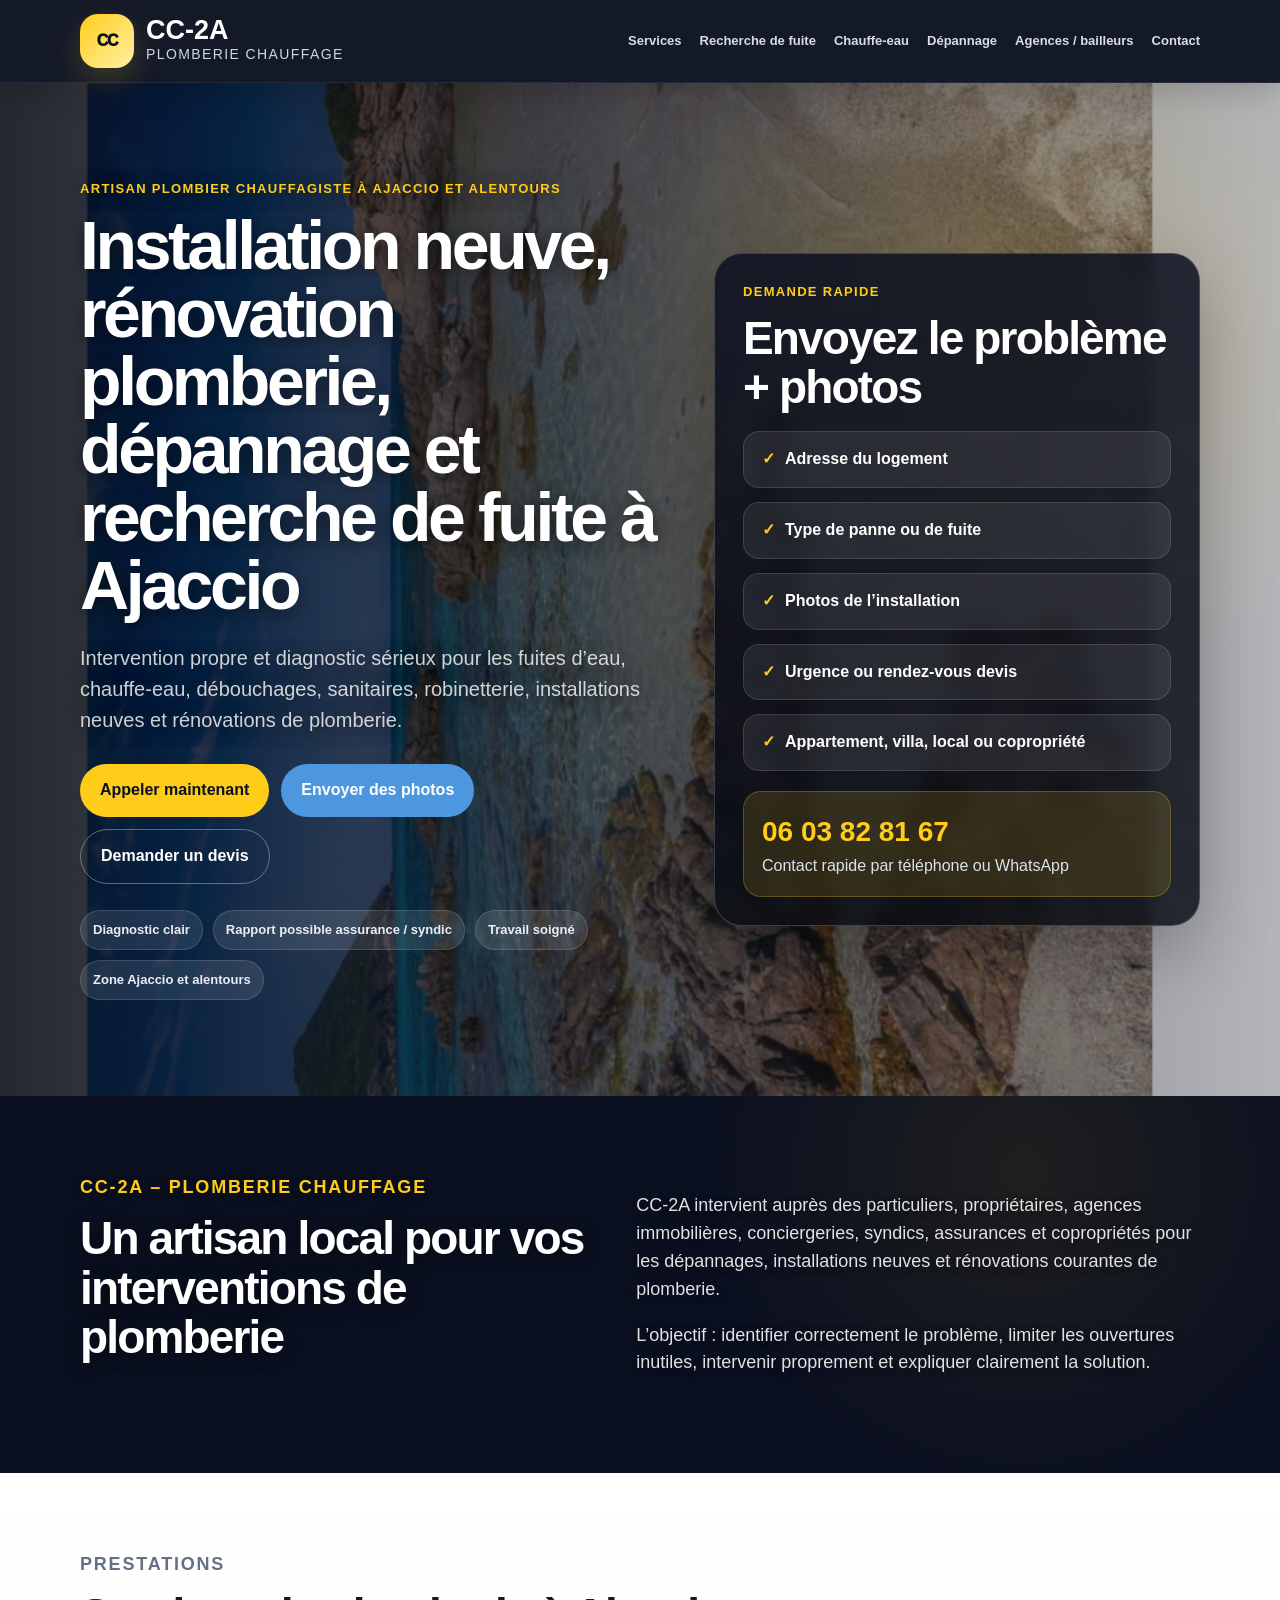
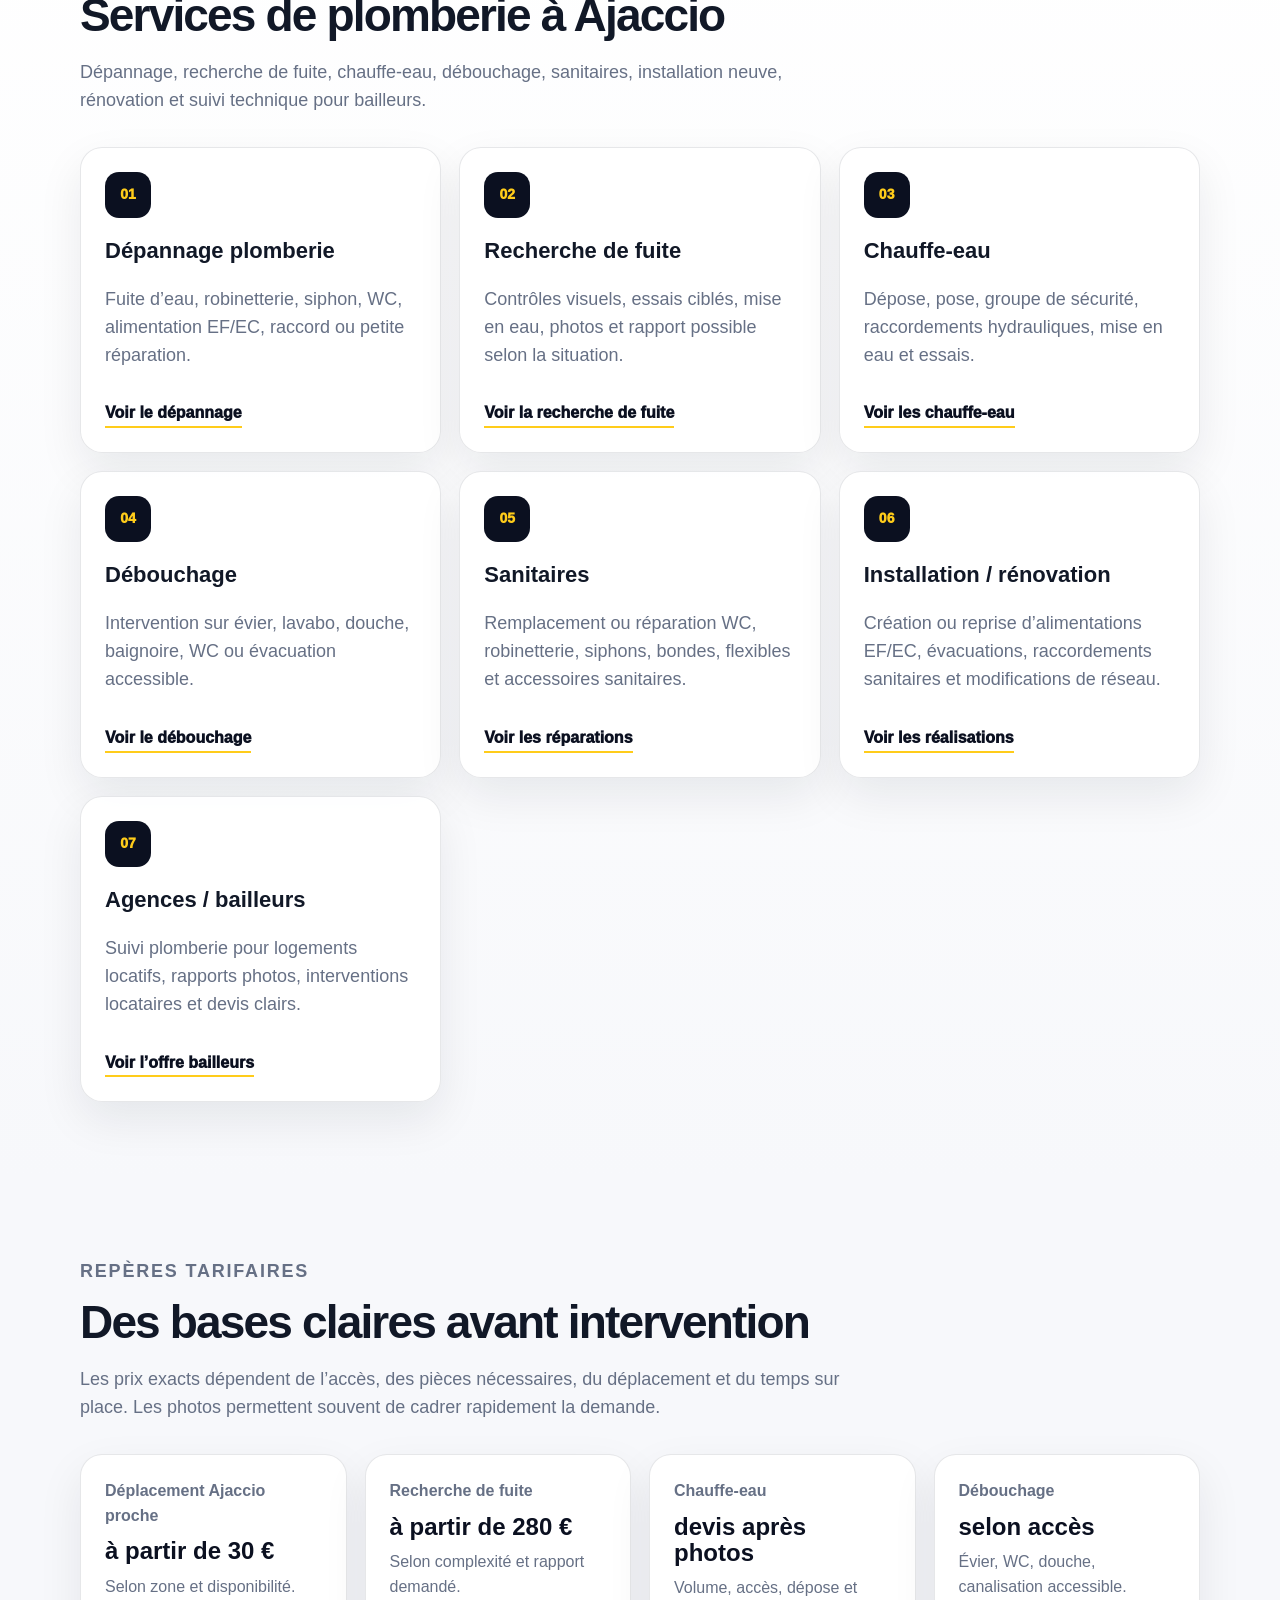
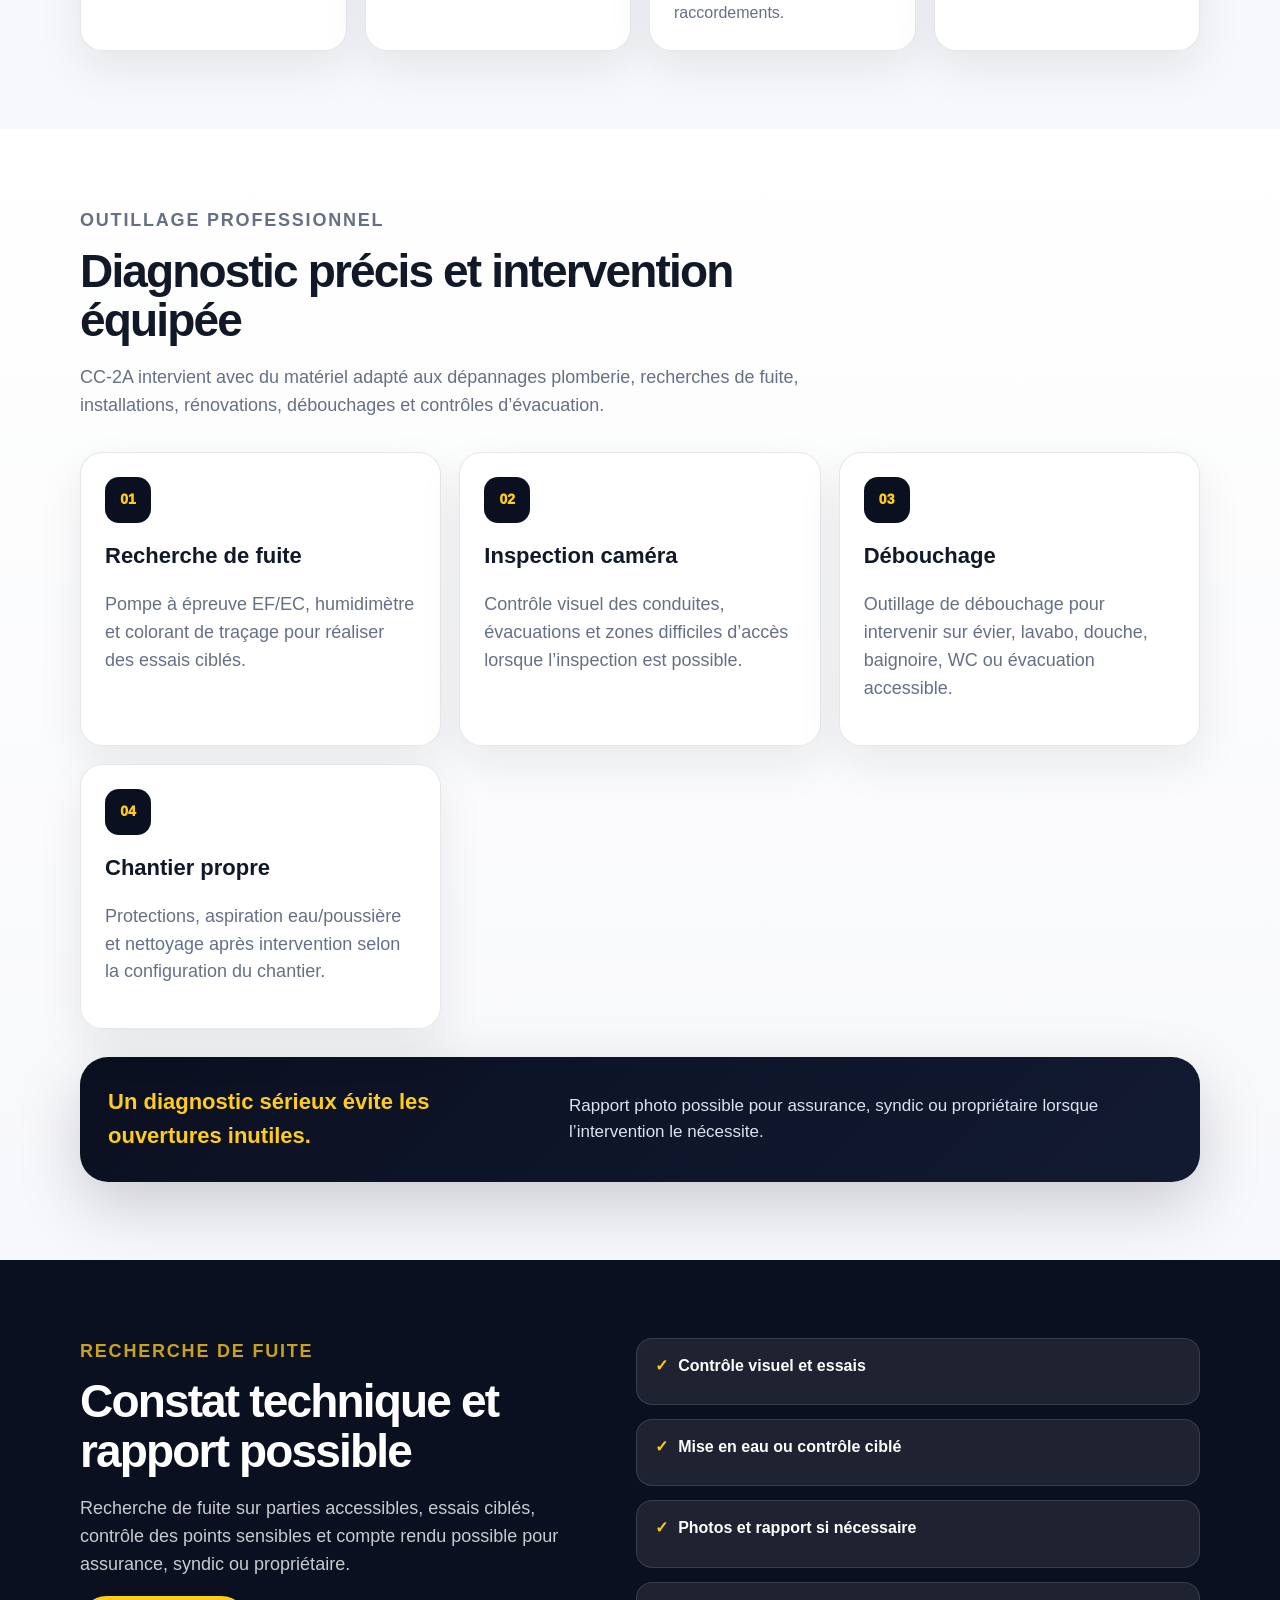
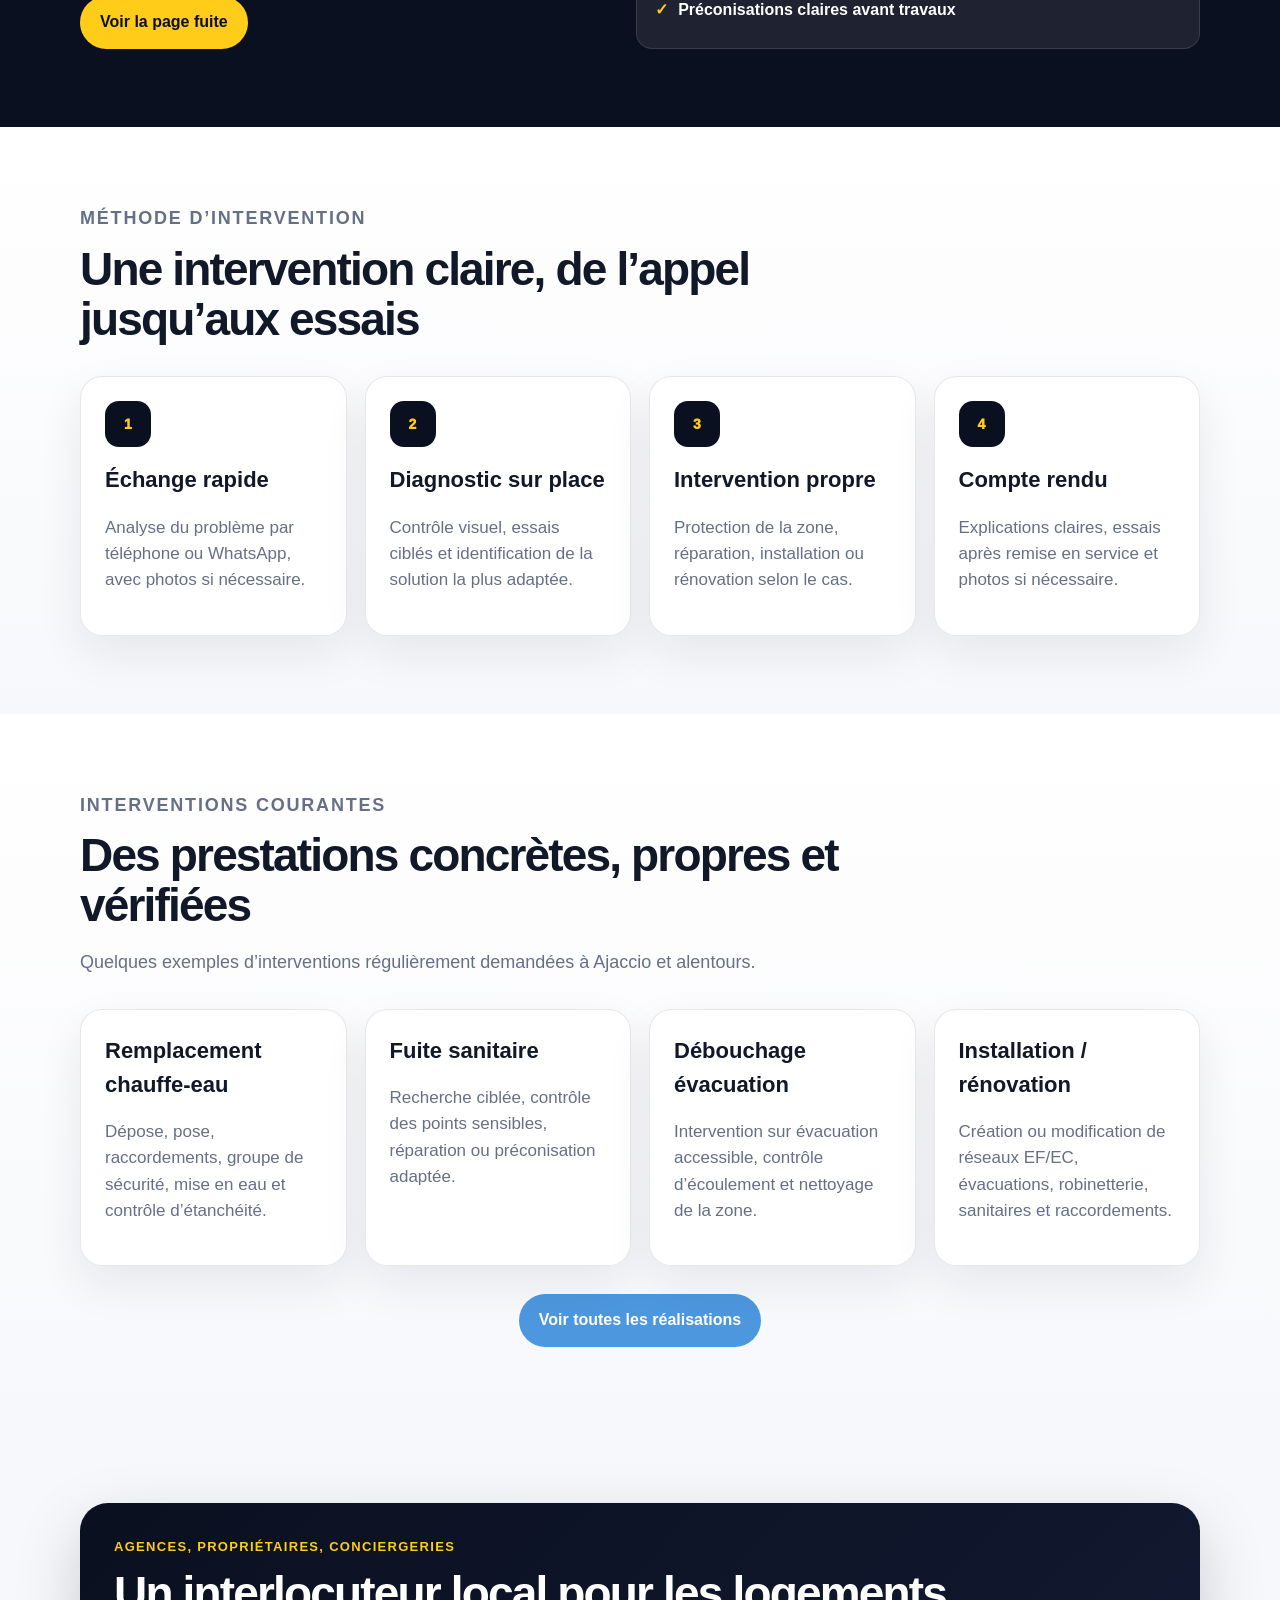
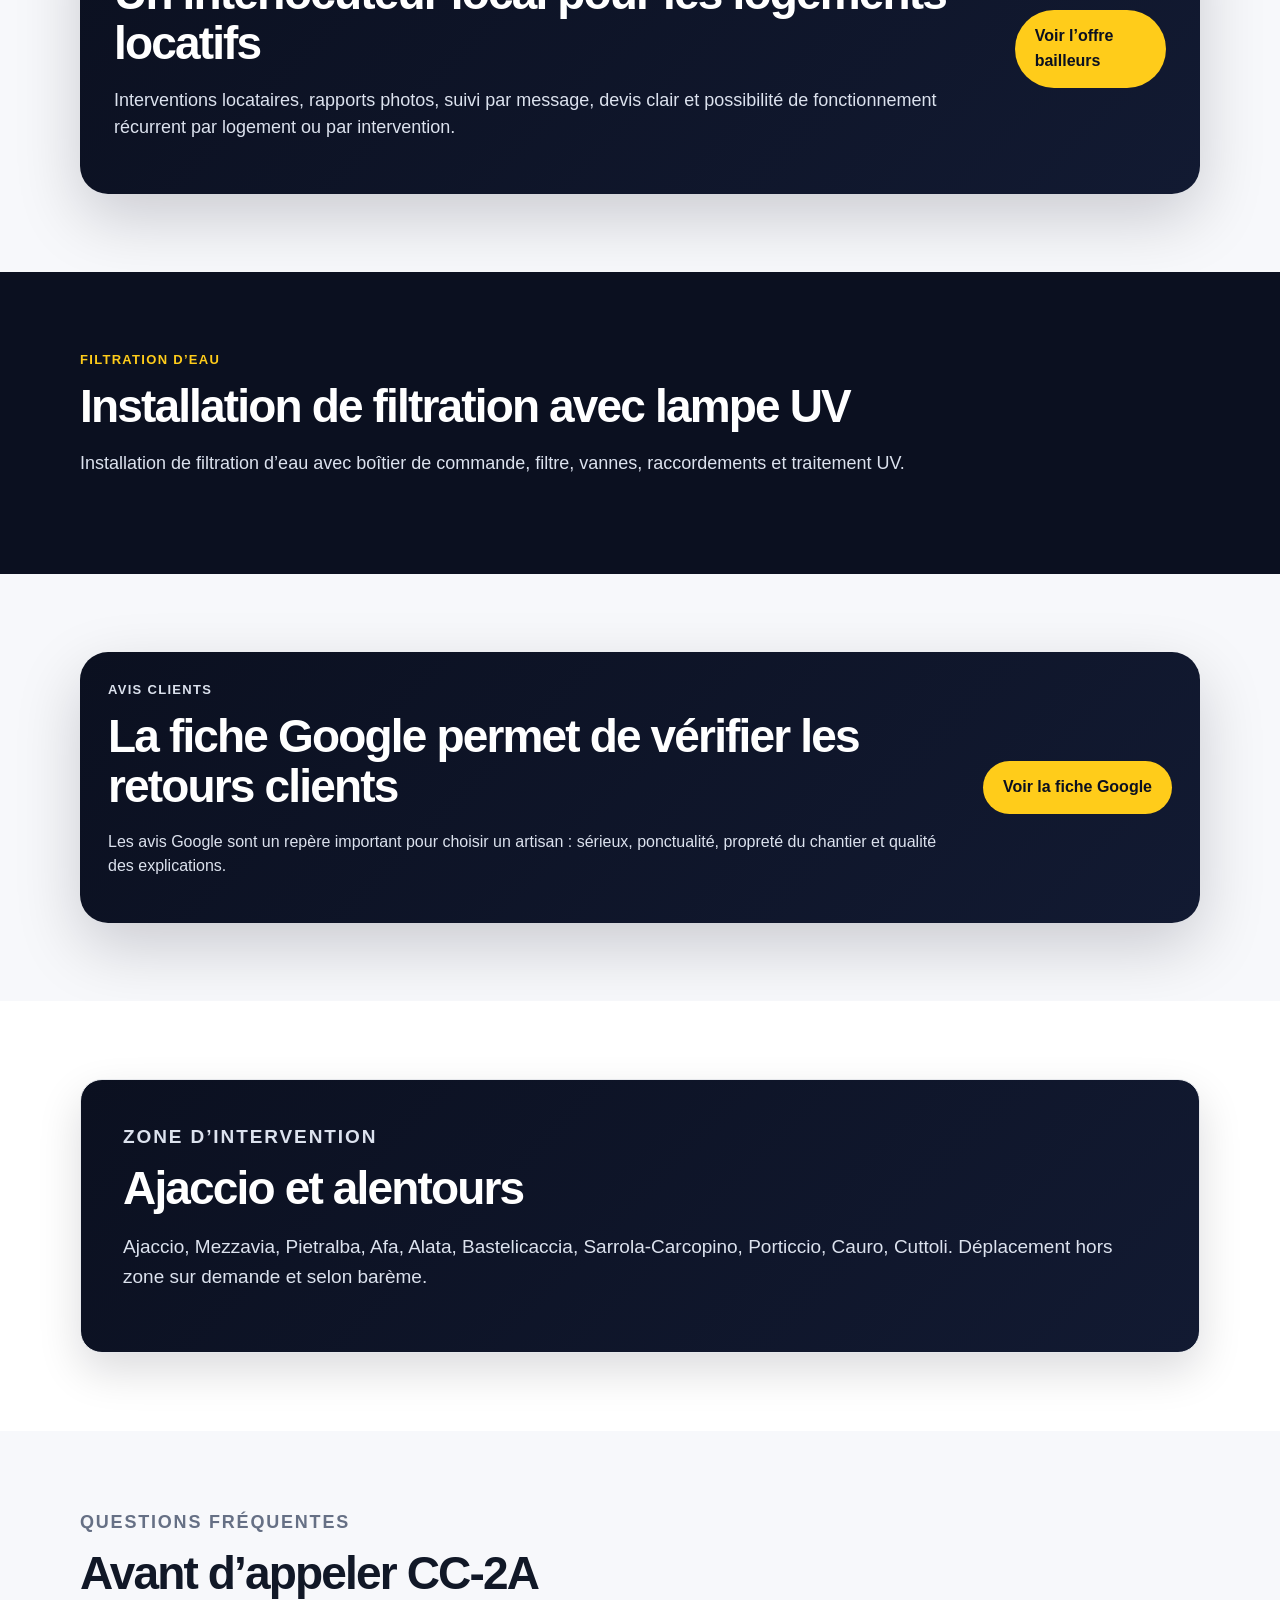
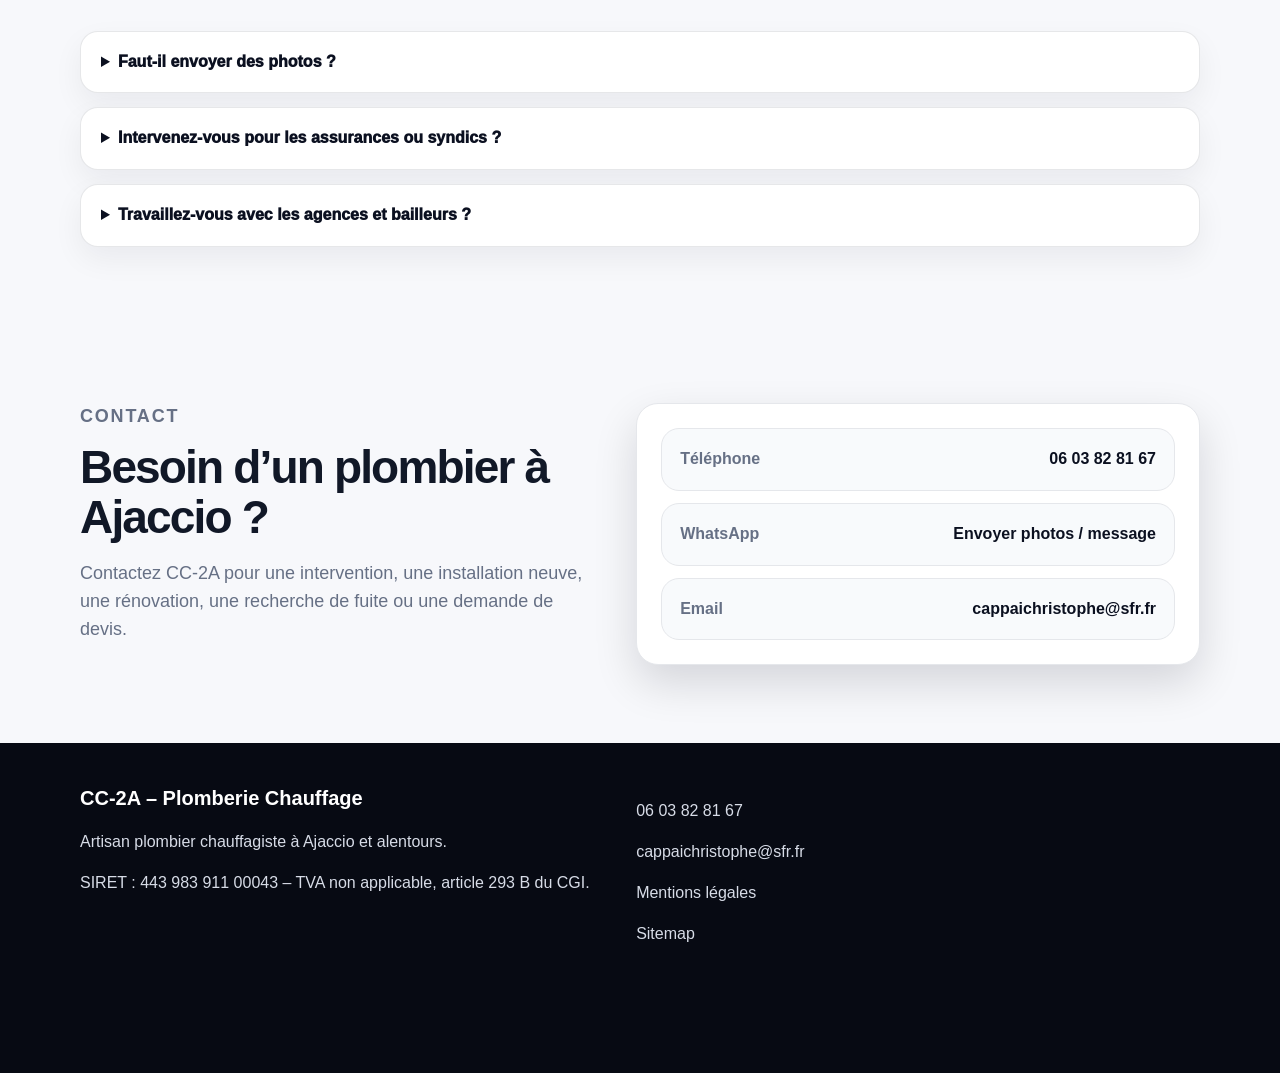
==== commit eb002d9a: "Ajuste le titre accueil installation renovation plomberie" ====
--- a/index.html
+++ b/index.html
@@ -3,11 +3,11 @@
 <head>
   <meta charset="utf-8" />
   <meta name="viewport" content="width=device-width,initial-scale=1" />
-  <title>CC-2A – Plombier chauffagiste à Ajaccio | Dépannage, fuite, chauffe-eau</title>
-  <meta name="description" content="CC-2A Plomberie Chauffage à Ajaccio : dépannage plomberie, recherche de fuite, remplacement chauffe-eau, débouchage, sanitaires, rénovation et suivi pour bailleurs, agences et conciergeries." />
+  <title>CC-2A – Plombier chauffagiste à Ajaccio | Installation neuve, rénovation, dépannage</title>
+  <meta name="description" content="CC-2A Plomberie Chauffage à Ajaccio : installation neuve, rénovation plomberie, dépannage, recherche de fuite, remplacement chauffe-eau, débouchage, sanitaires et suivi pour bailleurs." />
   <meta name="theme-color" content="#0b1020" />
   <meta property="og:title" content="CC-2A – Plomberie Chauffage à Ajaccio" />
-  <meta property="og:description" content="Dépannage plomberie, recherche de fuite, chauffe-eau, débouchage, sanitaires, rénovations et suivi logements locatifs à Ajaccio et alentours." />
+  <meta property="og:description" content="Installation neuve, rénovation plomberie, dépannage, recherche de fuite, chauffe-eau, débouchage, sanitaires et suivi logements locatifs à Ajaccio et alentours." />
   <meta property="og:type" content="website" />
   <meta property="og:url" content="https://cc-2a.github.io/cc2a-ajaccio/" />
   <link rel="canonical" href="https://cc-2a.github.io/cc2a-ajaccio/" />
@@ -59,7 +59,7 @@
     <div class="container hero-grid">
       <div class="hero-content">
         <p class="eyebrow">Artisan plombier chauffagiste à Ajaccio et alentours</p>
-        <h1>Plombier à Ajaccio pour dépannage, recherche de fuite et remplacement chauffe-eau</h1>
+        <h1>Installation neuve, rénovation plomberie, dépannage et recherche de fuite à Ajaccio</h1>
         <p class="lead">Intervention propre et diagnostic sérieux pour les fuites d’eau, chauffe-eau, débouchages, sanitaires, robinetterie, installations neuves et rénovations de plomberie.</p>
         <div class="hero-actions">
           <a class="btn btn-primary" href="tel:+33603828167">Appeler maintenant</a>
--- a/seo.css
+++ b/seo.css
@@ -0,0 +1,179 @@
+/* CC-2A SEO and conversion layer */
+.text-link {
+  display: inline-flex;
+  margin-top: 14px;
+  color: #0b1020;
+  font-weight: 950;
+  border-bottom: 2px solid #ffcc1a;
+}
+
+.center-action {
+  margin-top: 28px;
+  display: flex;
+  justify-content: center;
+}
+
+.pricing-strip,
+.faq-section,
+.agency-callout {
+  background: #f7f8fb;
+}
+
+.price-grid {
+  display: grid;
+  grid-template-columns: repeat(4, 1fr);
+  gap: 18px;
+}
+
+.price-card {
+  background: #ffffff;
+  border: 1px solid var(--premium-border);
+  border-radius: 22px;
+  padding: 24px;
+  box-shadow: 0 18px 45px rgba(15, 23, 42, 0.08);
+}
+
+.price-card span {
+  display: block;
+  color: #667085;
+  font-weight: 800;
+  margin-bottom: 10px;
+}
+
+.price-card strong {
+  display: block;
+  color: #0b1020;
+  font-size: 24px;
+  line-height: 1.1;
+  margin-bottom: 10px;
+}
+
+.price-card p {
+  color: #667085;
+  margin: 0;
+}
+
+.cta-band {
+  display: flex;
+  gap: 28px;
+  align-items: center;
+  justify-content: space-between;
+  padding: 34px;
+  border-radius: 28px;
+  background: linear-gradient(135deg, #0b1020, #121a32);
+  color: #ffffff;
+  box-shadow: 0 24px 65px rgba(2, 8, 23, 0.18);
+}
+
+.cta-band h2 {
+  color: #ffffff;
+}
+
+.cta-band p:not(.section-label) {
+  color: #dce2ee;
+  font-size: 18px;
+}
+
+.cta-actions {
+  display: flex;
+  gap: 12px;
+  flex-wrap: wrap;
+  flex: 0 0 auto;
+}
+
+.faq-grid {
+  display: grid;
+  gap: 14px;
+}
+
+.faq-grid details {
+  background: #ffffff;
+  border: 1px solid var(--premium-border);
+  border-radius: 18px;
+  padding: 18px 20px;
+  box-shadow: 0 12px 30px rgba(15, 23, 42, 0.06);
+}
+
+.faq-grid summary {
+  cursor: pointer;
+  font-weight: 950;
+  color: #0b1020;
+}
+
+.faq-grid p {
+  color: #667085;
+  margin-bottom: 0;
+}
+
+.page-hero {
+  color: #ffffff;
+  padding: 92px 0;
+  background:
+    linear-gradient(90deg, rgba(7, 10, 19, 0.90), rgba(11, 16, 32, 0.62)),
+    url("assets/fond-corse.jpg");
+  background-size: cover;
+  background-position: center;
+}
+
+.page-hero-compact {
+  padding: 82px 0;
+}
+
+.page-hero h1 {
+  max-width: 980px;
+}
+
+.breadcrumbs {
+  display: flex;
+  gap: 10px;
+  align-items: center;
+  margin-bottom: 22px;
+  color: #dce2ee;
+  font-weight: 800;
+}
+
+.breadcrumbs a {
+  color: #ffcc1a;
+}
+
+.service-checks li {
+  background: #ffffff;
+  border: 1px solid var(--premium-border);
+  box-shadow: 0 12px 30px rgba(15, 23, 42, 0.06);
+}
+
+.large-grid {
+  grid-template-columns: repeat(4, 1fr);
+}
+
+.main-nav a.active,
+.main-nav a[aria-current="page"] {
+  color: #ffcc1a;
+}
+
+@media (max-width: 980px) {
+  .price-grid,
+  .large-grid {
+    grid-template-columns: repeat(2, 1fr);
+  }
+
+  .cta-band {
+    display: grid;
+  }
+}
+
+@media (max-width: 760px) {
+  .price-grid,
+  .large-grid {
+    grid-template-columns: 1fr;
+  }
+
+  .page-hero {
+    padding: 64px 0 72px;
+  }
+
+  .cta-actions,
+  .cta-actions .btn {
+    width: 100%;
+  }
+}
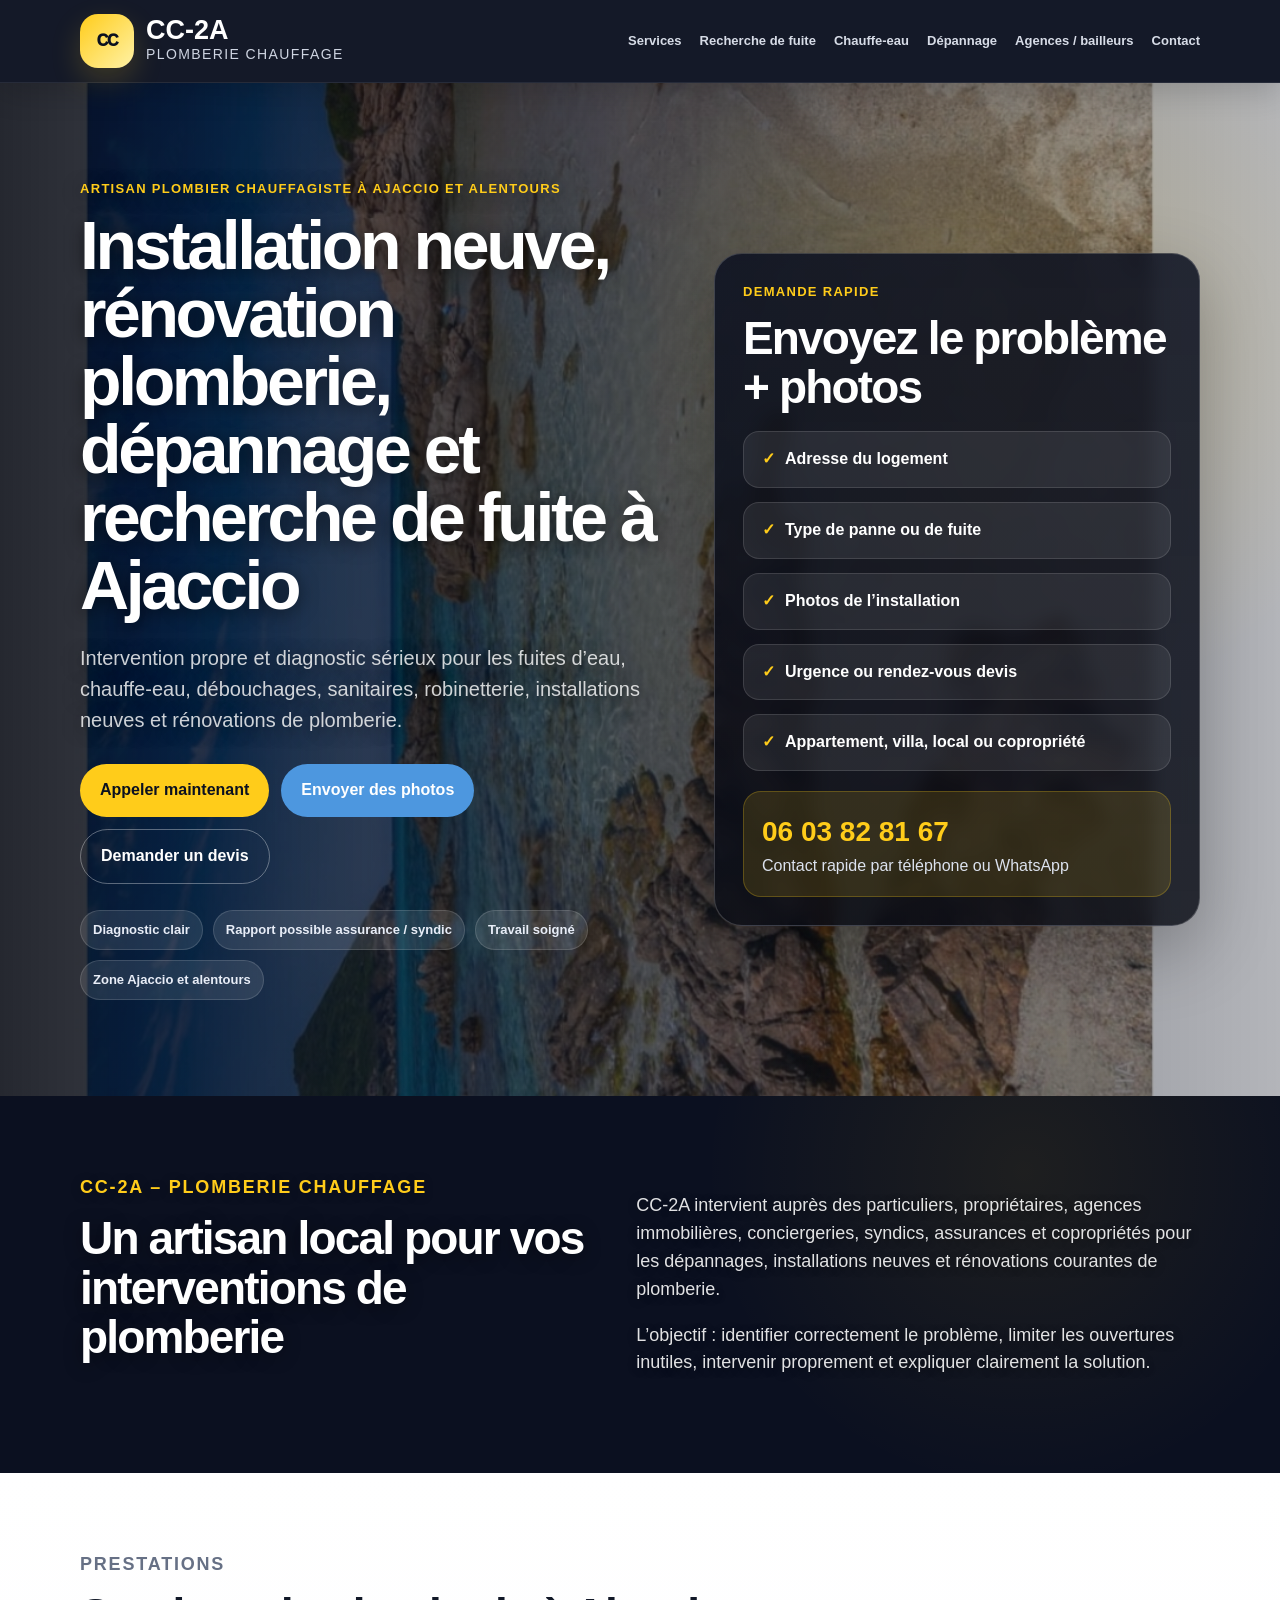
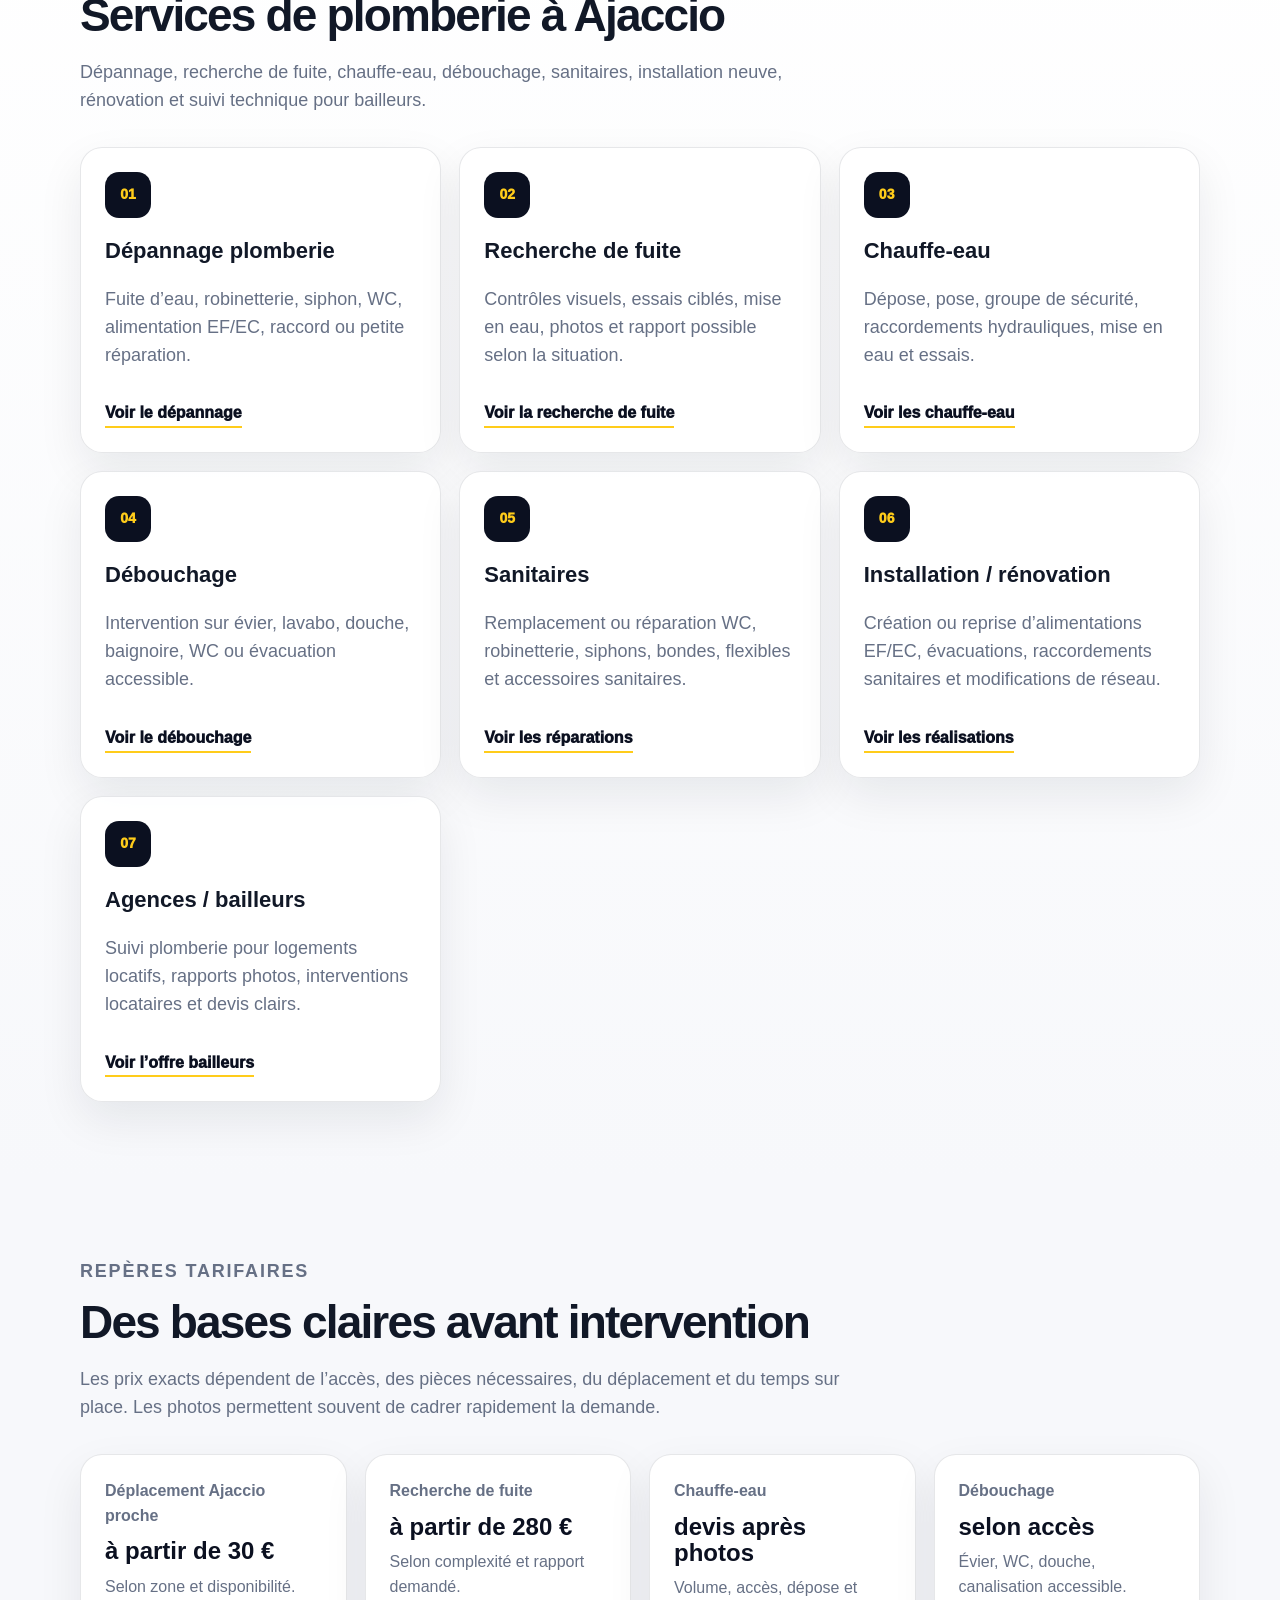
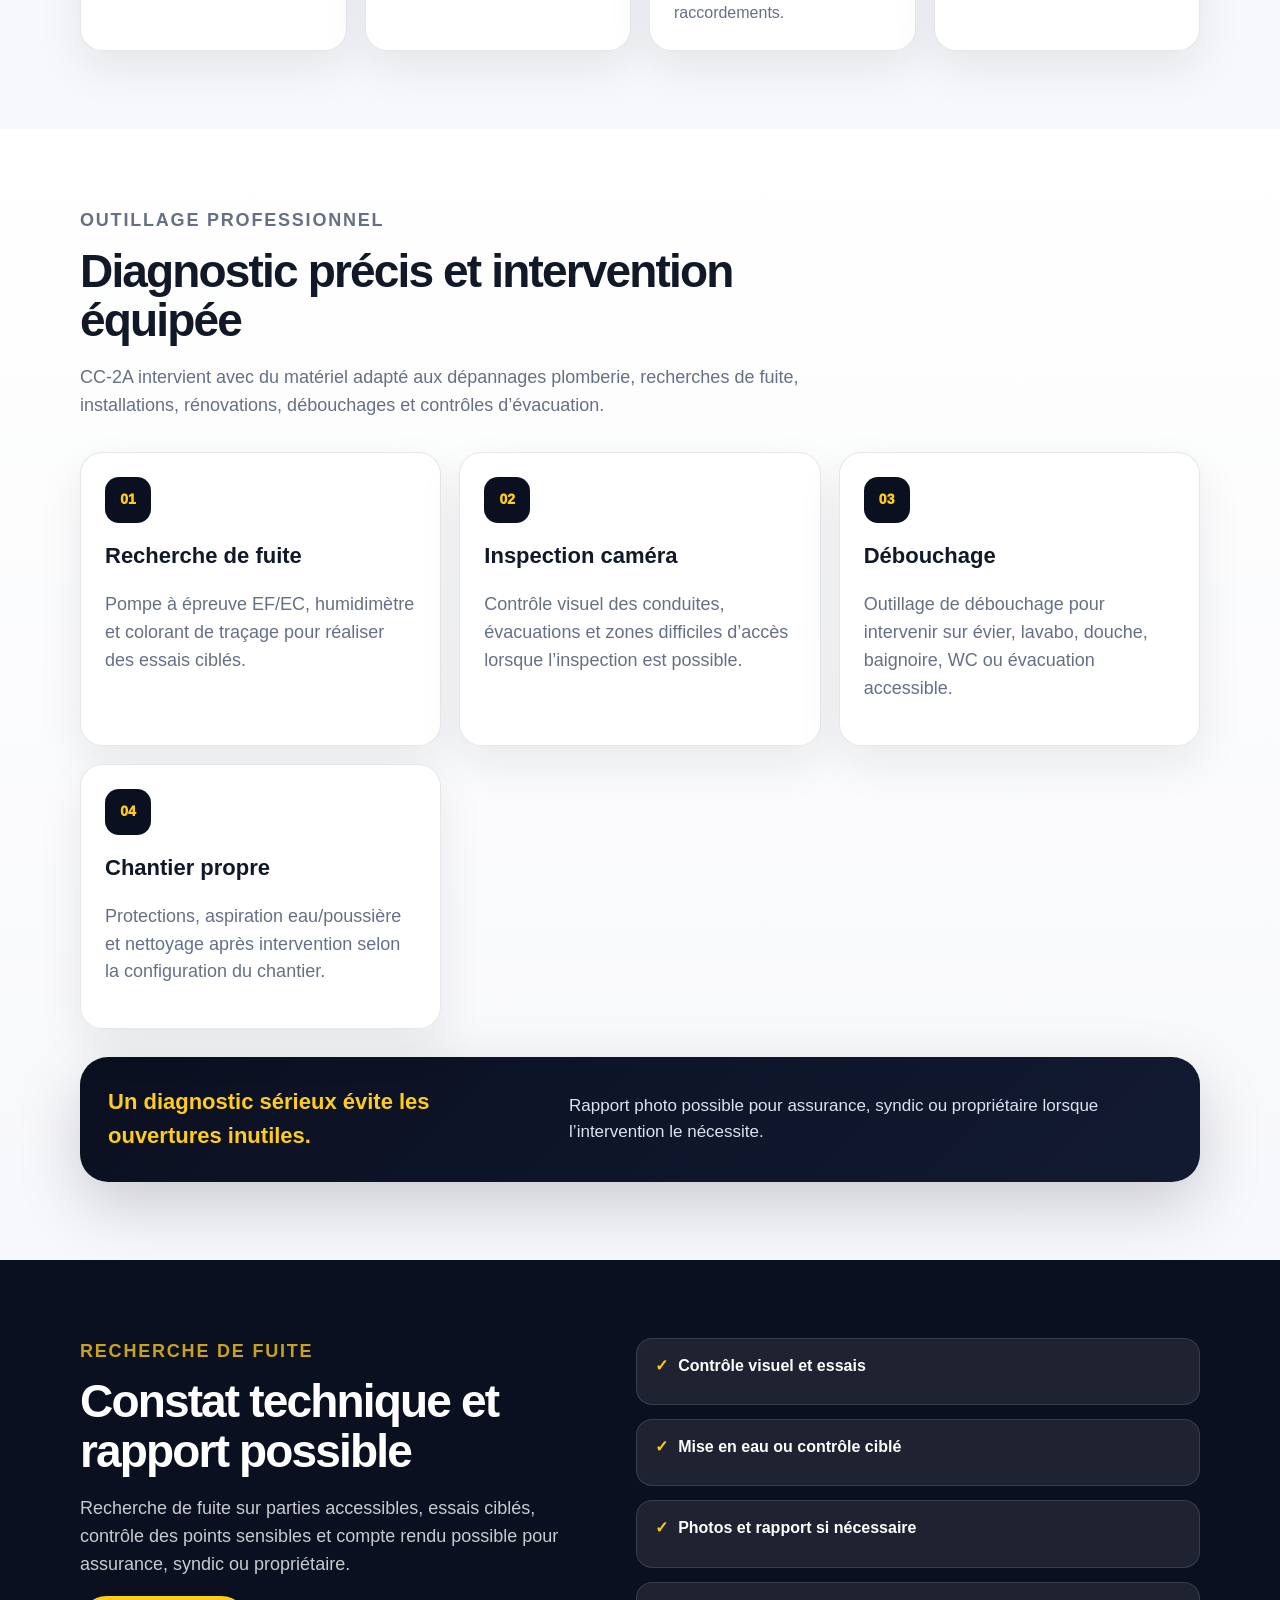
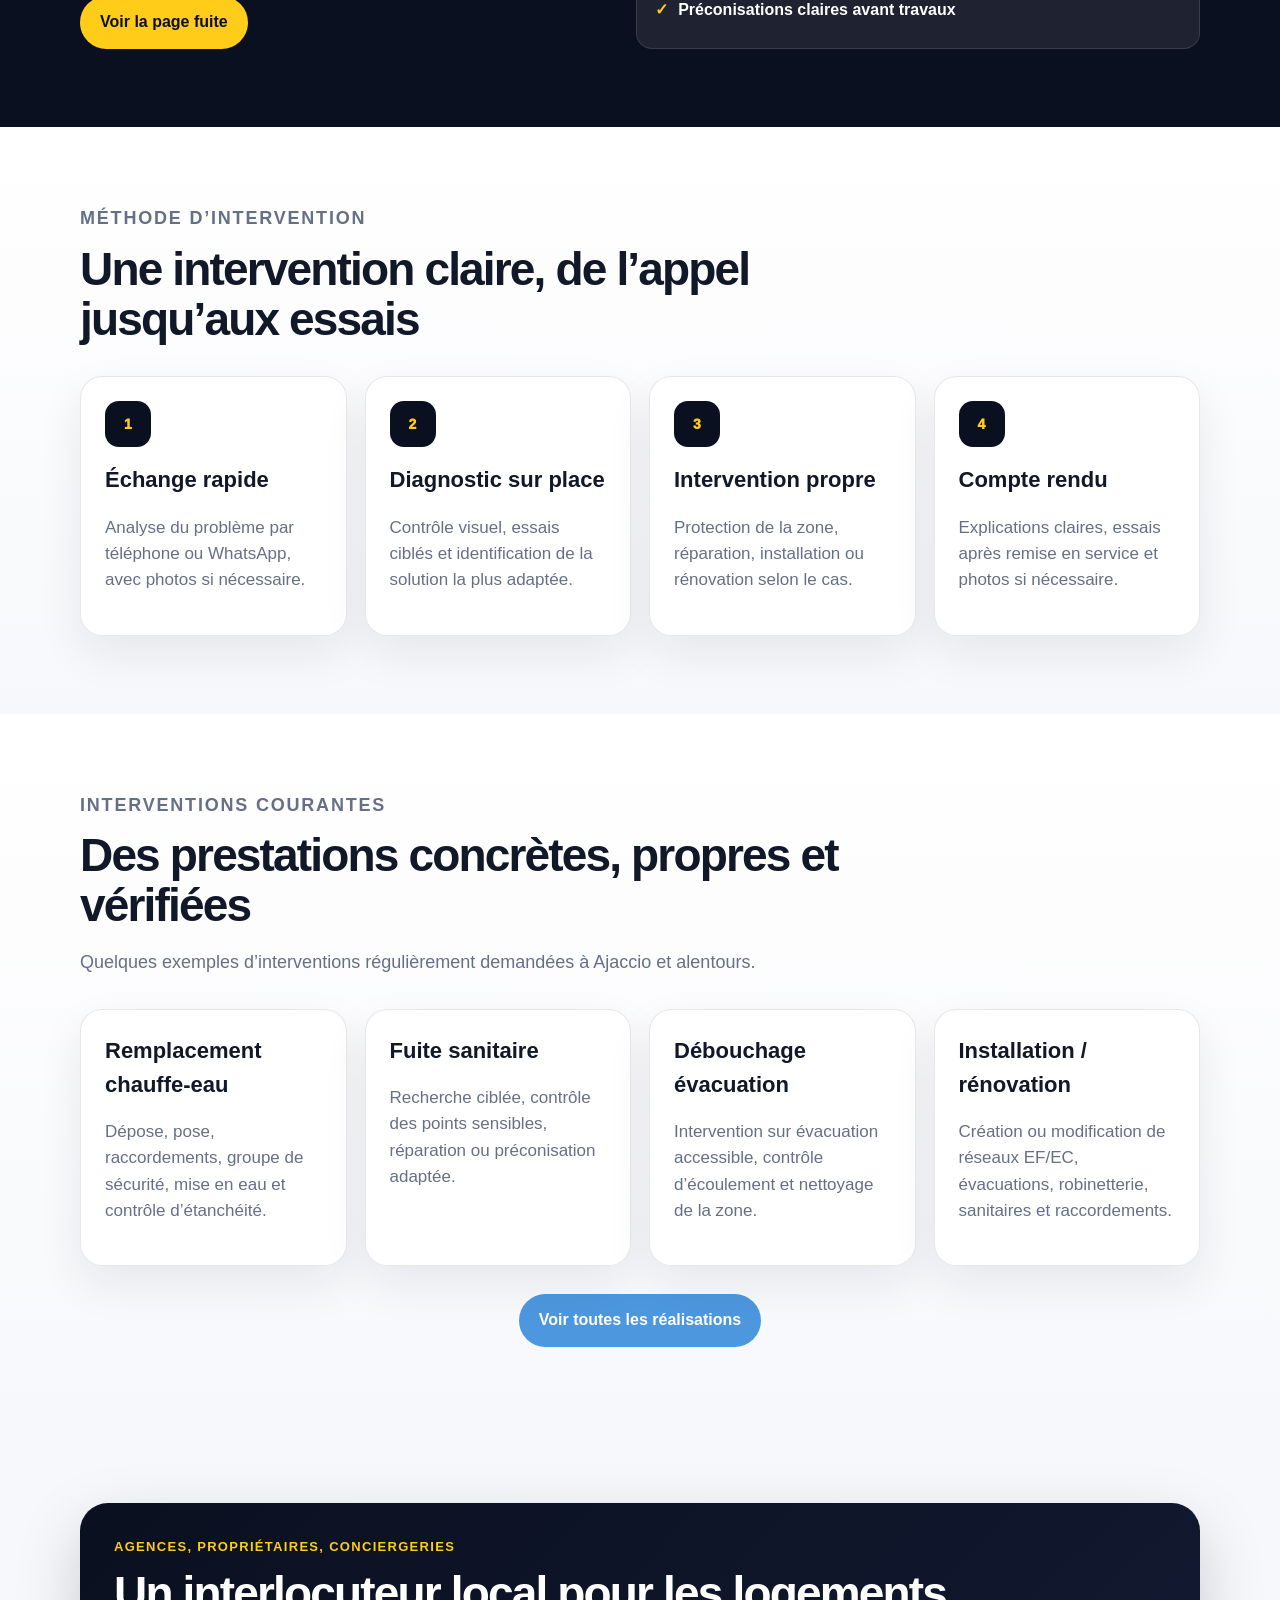
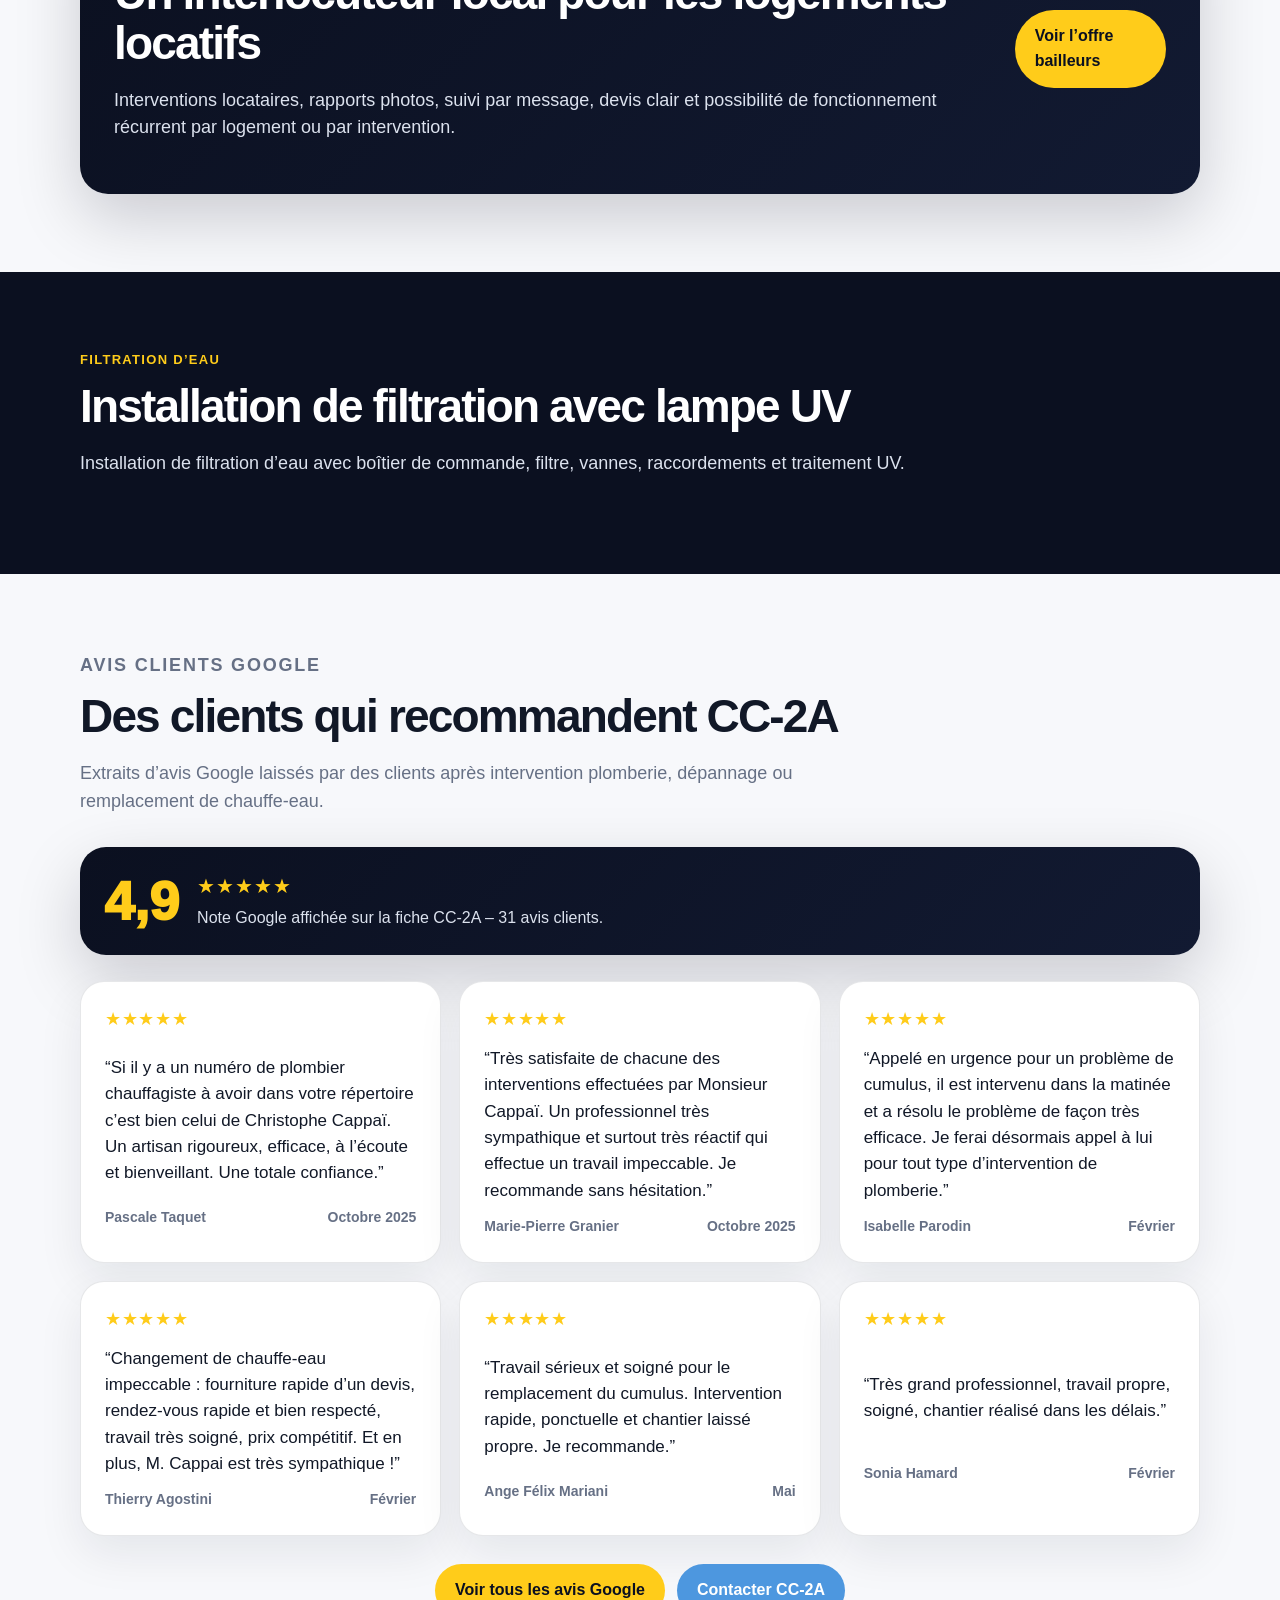
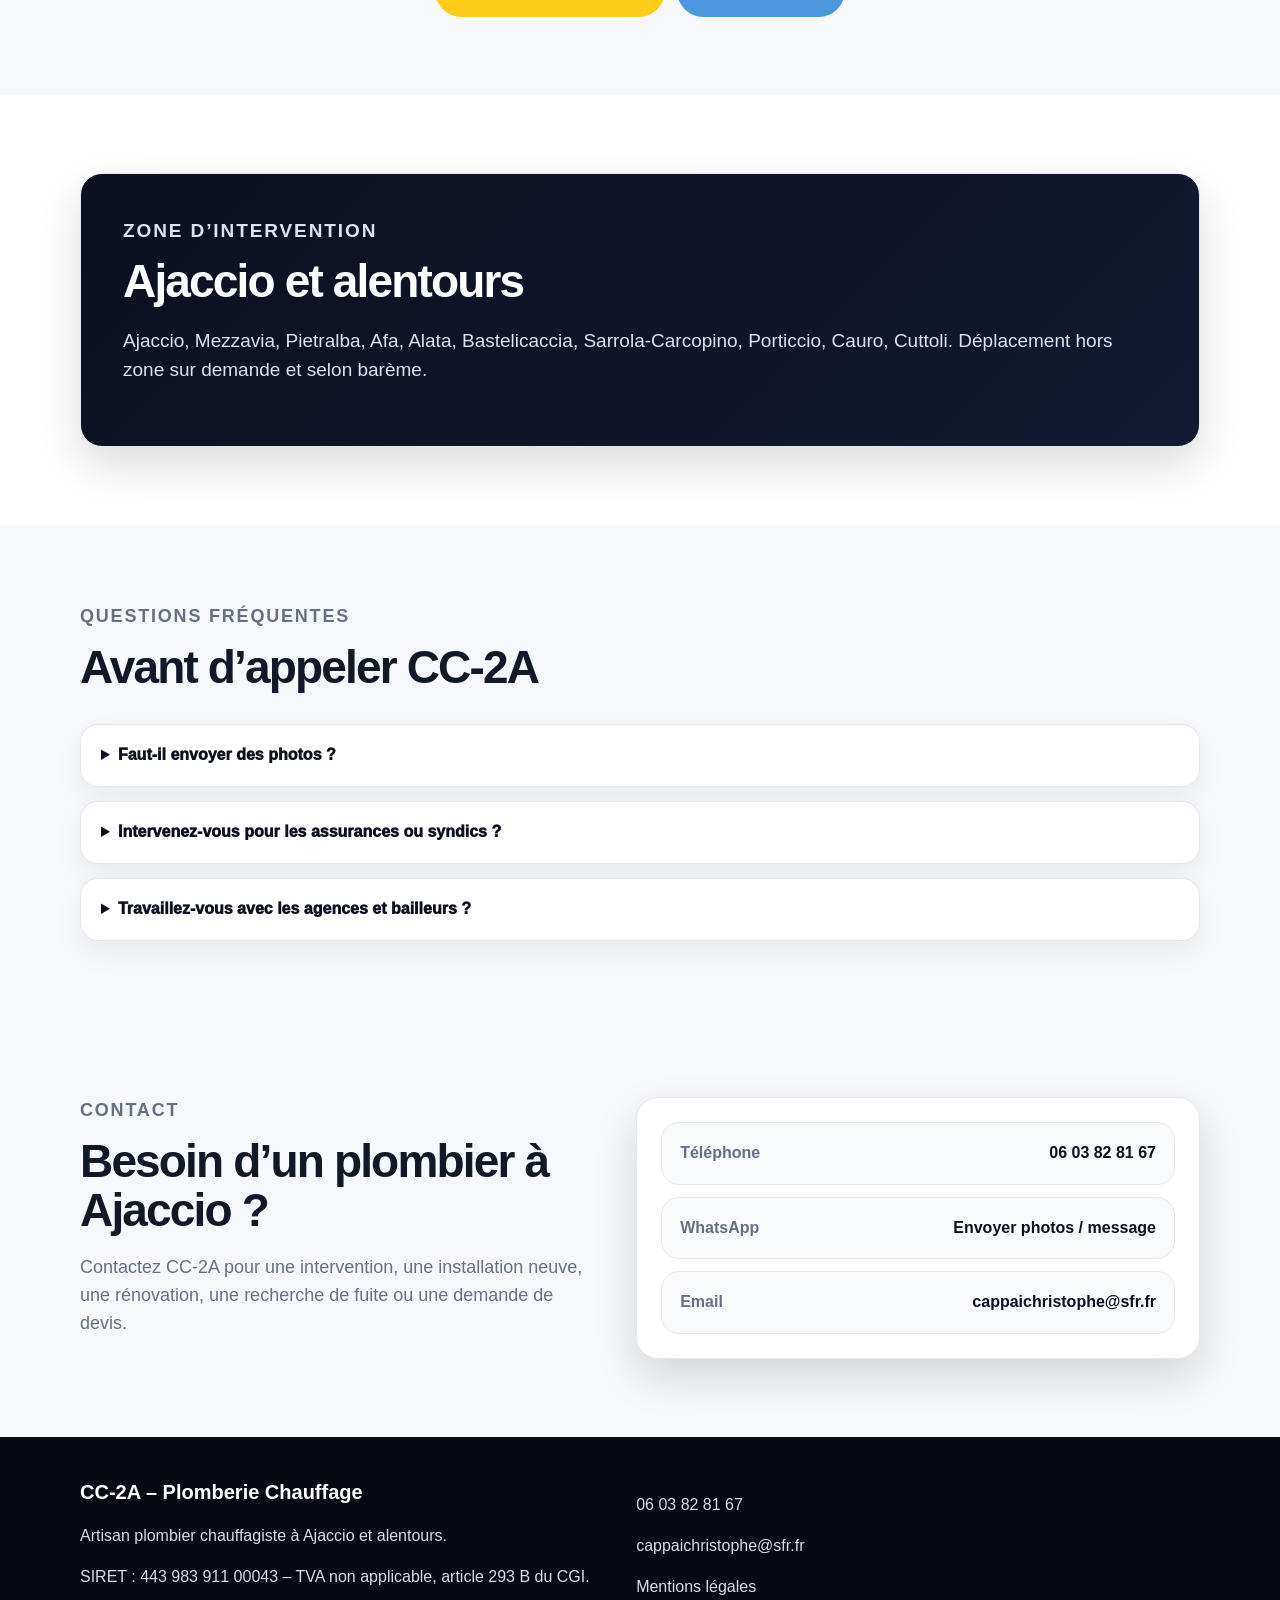
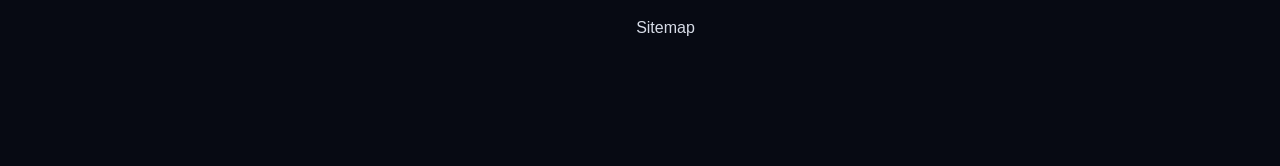
==== commit 2bd6270f: "Ajoute avis clients Google sur accueil" ====
--- a/index.html
+++ b/index.html
@@ -201,7 +201,30 @@
   </section>
 
   <section id="filtration" class="section gallery premium-gallery"><div class="container"><p class="section-label">Filtration d’eau</p><h2>Installation de filtration avec lampe UV</h2><p>Installation de filtration d’eau avec boîtier de commande, filtre, vannes, raccordements et traitement UV.</p></div></section>
-  <section id="avis" class="section reviews premium-reviews"><div class="container review-card"><div><p class="section-label">Avis clients</p><h2>La fiche Google permet de vérifier les retours clients</h2><p>Les avis Google sont un repère important pour choisir un artisan : sérieux, ponctualité, propreté du chantier et qualité des explications.</p></div><a class="btn btn-primary" href="https://share.google/NFWqnPohvlOnf9tsS" target="_blank" rel="noopener">Voir la fiche Google</a></div></section>
+
+  <section id="avis" class="section reviews premium-reviews">
+    <div class="container">
+      <div class="section-head">
+        <p class="section-label">Avis clients Google</p>
+        <h2>Des clients qui recommandent CC-2A</h2>
+        <p>Extraits d’avis Google laissés par des clients après intervention plomberie, dépannage ou remplacement de chauffe-eau.</p>
+      </div>
+      <div class="google-rating-card">
+        <strong class="rating-number">4,9</strong>
+        <div><div class="rating-stars">★★★★★</div><p>Note Google affichée sur la fiche CC-2A – 31 avis clients.</p></div>
+      </div>
+      <div class="review-grid-public">
+        <article class="review-public-card"><div class="stars">★★★★★</div><blockquote>“Si il y a un numéro de plombier chauffagiste à avoir dans votre répertoire c’est bien celui de Christophe Cappaï. Un artisan rigoureux, efficace, à l’écoute et bienveillant. Une totale confiance.”</blockquote><footer><span>Pascale Taquet</span><span>Octobre 2025</span></footer></article>
+        <article class="review-public-card"><div class="stars">★★★★★</div><blockquote>“Très satisfaite de chacune des interventions effectuées par Monsieur Cappaï. Un professionnel très sympathique et surtout très réactif qui effectue un travail impeccable. Je recommande sans hésitation.”</blockquote><footer><span>Marie-Pierre Granier</span><span>Octobre 2025</span></footer></article>
+        <article class="review-public-card"><div class="stars">★★★★★</div><blockquote>“Appelé en urgence pour un problème de cumulus, il est intervenu dans la matinée et a résolu le problème de façon très efficace. Je ferai désormais appel à lui pour tout type d’intervention de plomberie.”</blockquote><footer><span>Isabelle Parodin</span><span>Février</span></footer></article>
+        <article class="review-public-card"><div class="stars">★★★★★</div><blockquote>“Changement de chauffe-eau impeccable : fourniture rapide d’un devis, rendez-vous rapide et bien respecté, travail très soigné, prix compétitif. Et en plus, M. Cappai est très sympathique !”</blockquote><footer><span>Thierry Agostini</span><span>Février</span></footer></article>
+        <article class="review-public-card"><div class="stars">★★★★★</div><blockquote>“Travail sérieux et soigné pour le remplacement du cumulus. Intervention rapide, ponctuelle et chantier laissé propre. Je recommande.”</blockquote><footer><span>Ange Félix Mariani</span><span>Mai</span></footer></article>
+        <article class="review-public-card"><div class="stars">★★★★★</div><blockquote>“Très grand professionnel, travail propre, soigné, chantier réalisé dans les délais.”</blockquote><footer><span>Sonia Hamard</span><span>Février</span></footer></article>
+      </div>
+      <div class="review-actions"><a class="btn btn-primary" href="https://maps.app.goo.gl/3Cr2gadYiQJYQ83j8?g_st=ac" target="_blank" rel="noopener">Voir tous les avis Google</a><a class="btn btn-secondary" href="https://wa.me/33603828167?text=Bonjour%20CC-2A%2C%20j%E2%80%99ai%20vu%20vos%20avis%20Google%20et%20je%20souhaite%20vous%20contacter%20pour%20une%20intervention.">Contacter CC-2A</a></div>
+    </div>
+  </section>
+
   <section id="zone" class="section zone premium-zone"><div class="container zone-card"><p class="section-label">Zone d’intervention</p><h2>Ajaccio et alentours</h2><p>Ajaccio, Mezzavia, Pietralba, Afa, Alata, Bastelicaccia, Sarrola-Carcopino, Porticcio, Cauro, Cuttoli. Déplacement hors zone sur demande et selon barème.</p></div></section>
 
   <section class="section faq-section">
--- a/seo.css
+++ b/seo.css
@@ -146,6 +146,83 @@
   grid-template-columns: repeat(4, 1fr);
 }
 
+.google-rating-card {
+  display: flex;
+  gap: 18px;
+  align-items: center;
+  margin-bottom: 26px;
+  padding: 24px;
+  border-radius: 26px;
+  background: linear-gradient(135deg, #0b1020, #121a32);
+  color: #ffffff;
+  box-shadow: 0 24px 65px rgba(2, 8, 23, 0.18);
+}
+
+.rating-number {
+  font-size: 54px;
+  line-height: 1;
+  font-weight: 950;
+  color: #ffcc1a;
+}
+
+.rating-stars {
+  color: #ffcc1a;
+  font-size: 20px;
+  letter-spacing: 0.05em;
+  margin-bottom: 4px;
+}
+
+.google-rating-card p {
+  margin: 0;
+  color: #dce2ee;
+}
+
+.review-grid-public {
+  display: grid;
+  grid-template-columns: repeat(3, 1fr);
+  gap: 18px;
+}
+
+.review-public-card {
+  display: grid;
+  gap: 12px;
+  padding: 24px;
+  border: 1px solid var(--premium-border);
+  border-radius: 24px;
+  background: #ffffff;
+  box-shadow: 0 18px 45px rgba(15, 23, 42, 0.08);
+}
+
+.review-public-card .stars {
+  color: #ffcc1a;
+  font-size: 18px;
+  letter-spacing: 0.04em;
+}
+
+.review-public-card blockquote {
+  margin: 0;
+  color: #111827;
+  font-size: 17px;
+  line-height: 1.55;
+}
+
+.review-public-card footer {
+  display: flex;
+  justify-content: space-between;
+  gap: 12px;
+  color: #667085;
+  font-weight: 800;
+  font-size: 14px;
+}
+
+.review-actions {
+  margin-top: 28px;
+  display: flex;
+  gap: 12px;
+  flex-wrap: wrap;
+  justify-content: center;
+}
+
 .main-nav a.active,
 .main-nav a[aria-current="page"] {
   color: #ffcc1a;
@@ -153,7 +230,8 @@
 
 @media (max-width: 980px) {
   .price-grid,
-  .large-grid {
+  .large-grid,
+  .review-grid-public {
     grid-template-columns: repeat(2, 1fr);
   }
 
@@ -164,7 +242,8 @@
 
 @media (max-width: 760px) {
   .price-grid,
-  .large-grid {
+  .large-grid,
+  .review-grid-public {
     grid-template-columns: 1fr;
   }
 
@@ -172,8 +251,13 @@
     padding: 64px 0 72px;
   }
 
+  .google-rating-card {
+    display: grid;
+  }
+
   .cta-actions,
-  .cta-actions .btn {
+  .cta-actions .btn,
+  .review-actions .btn {
     width: 100%;
   }
 }
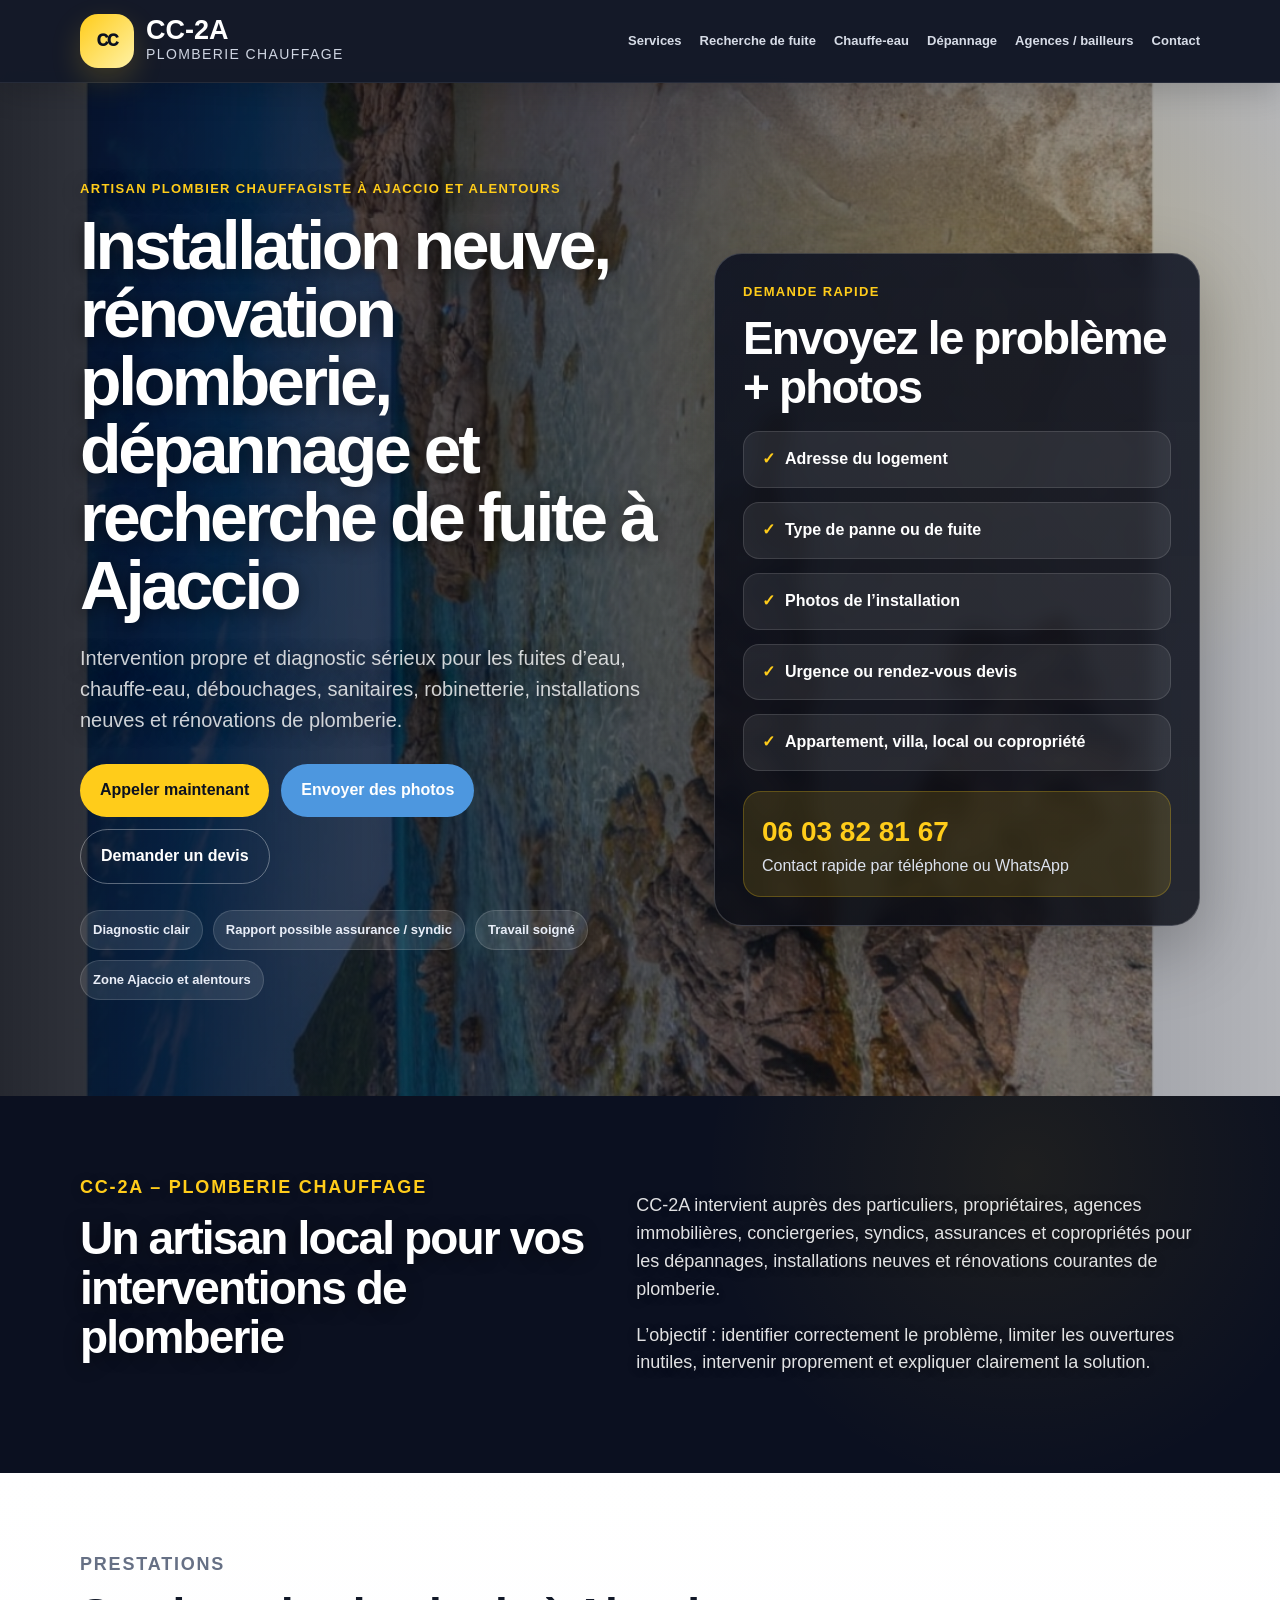
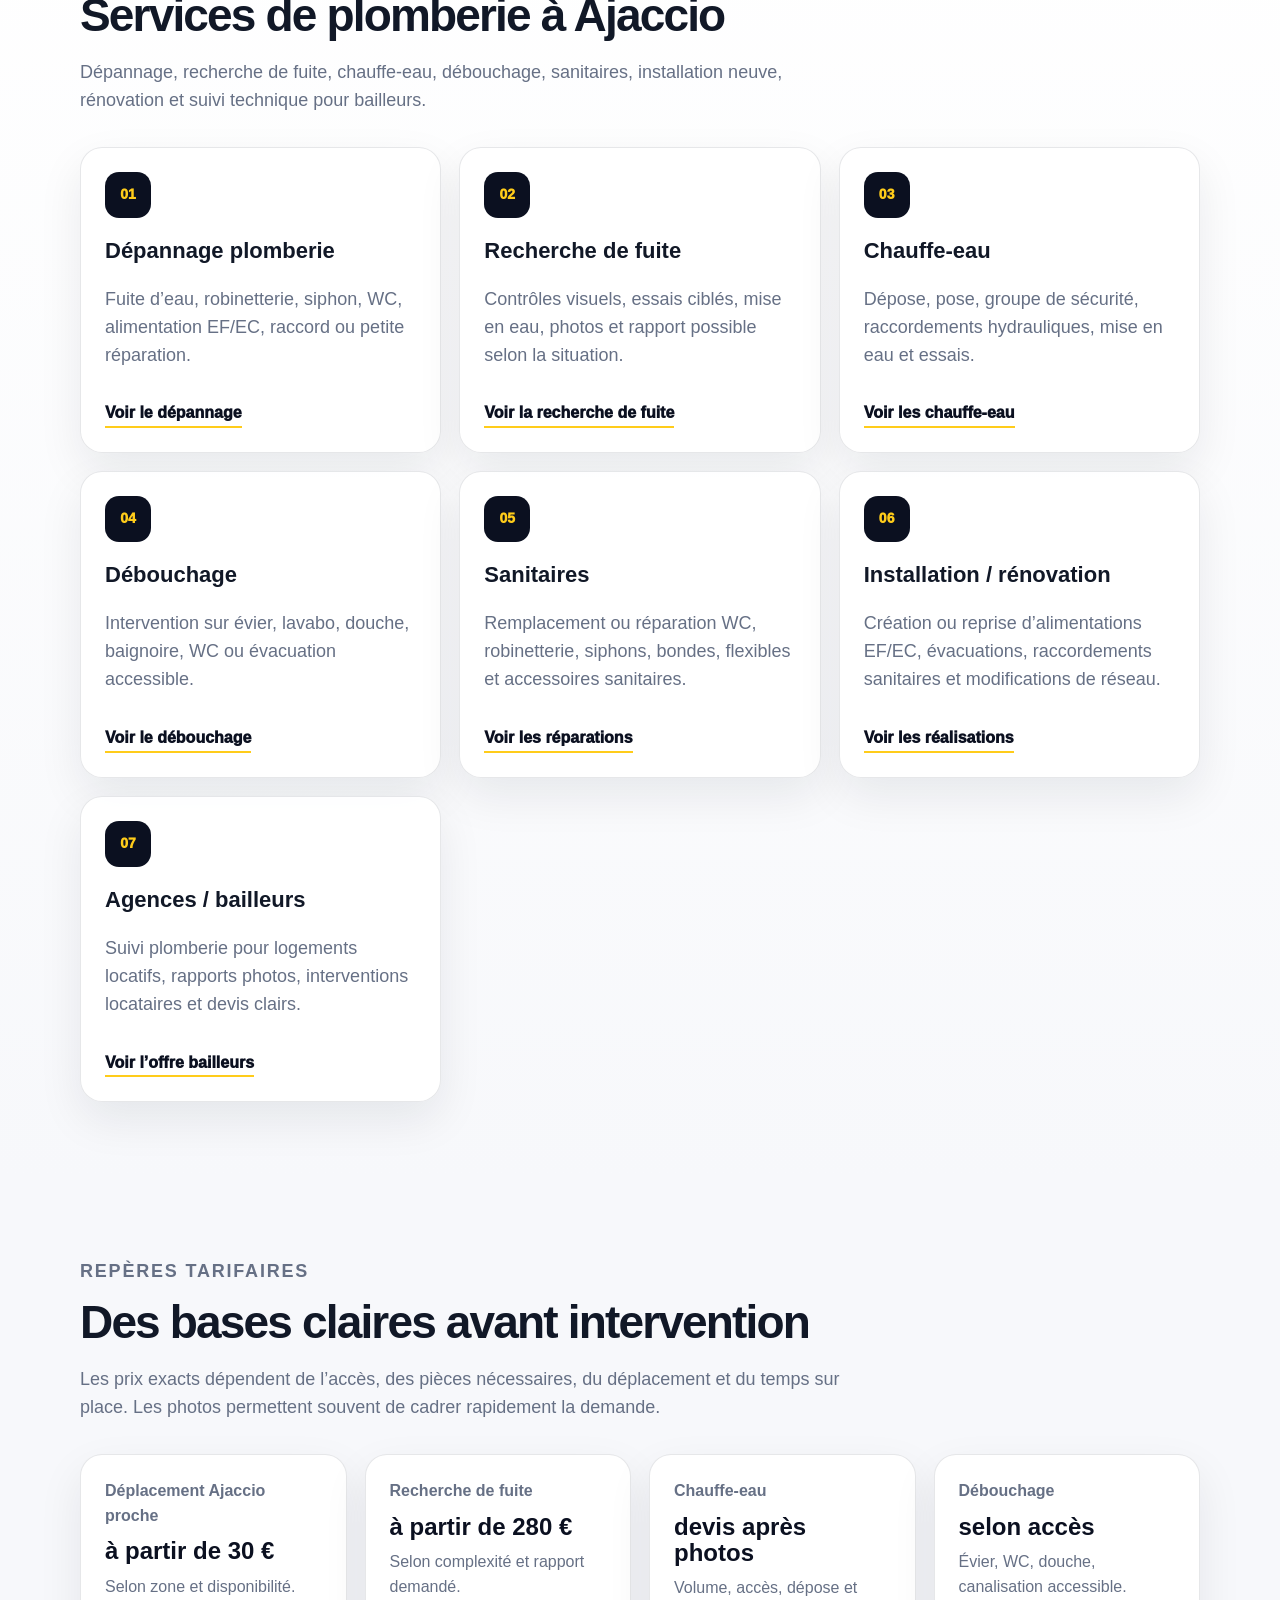
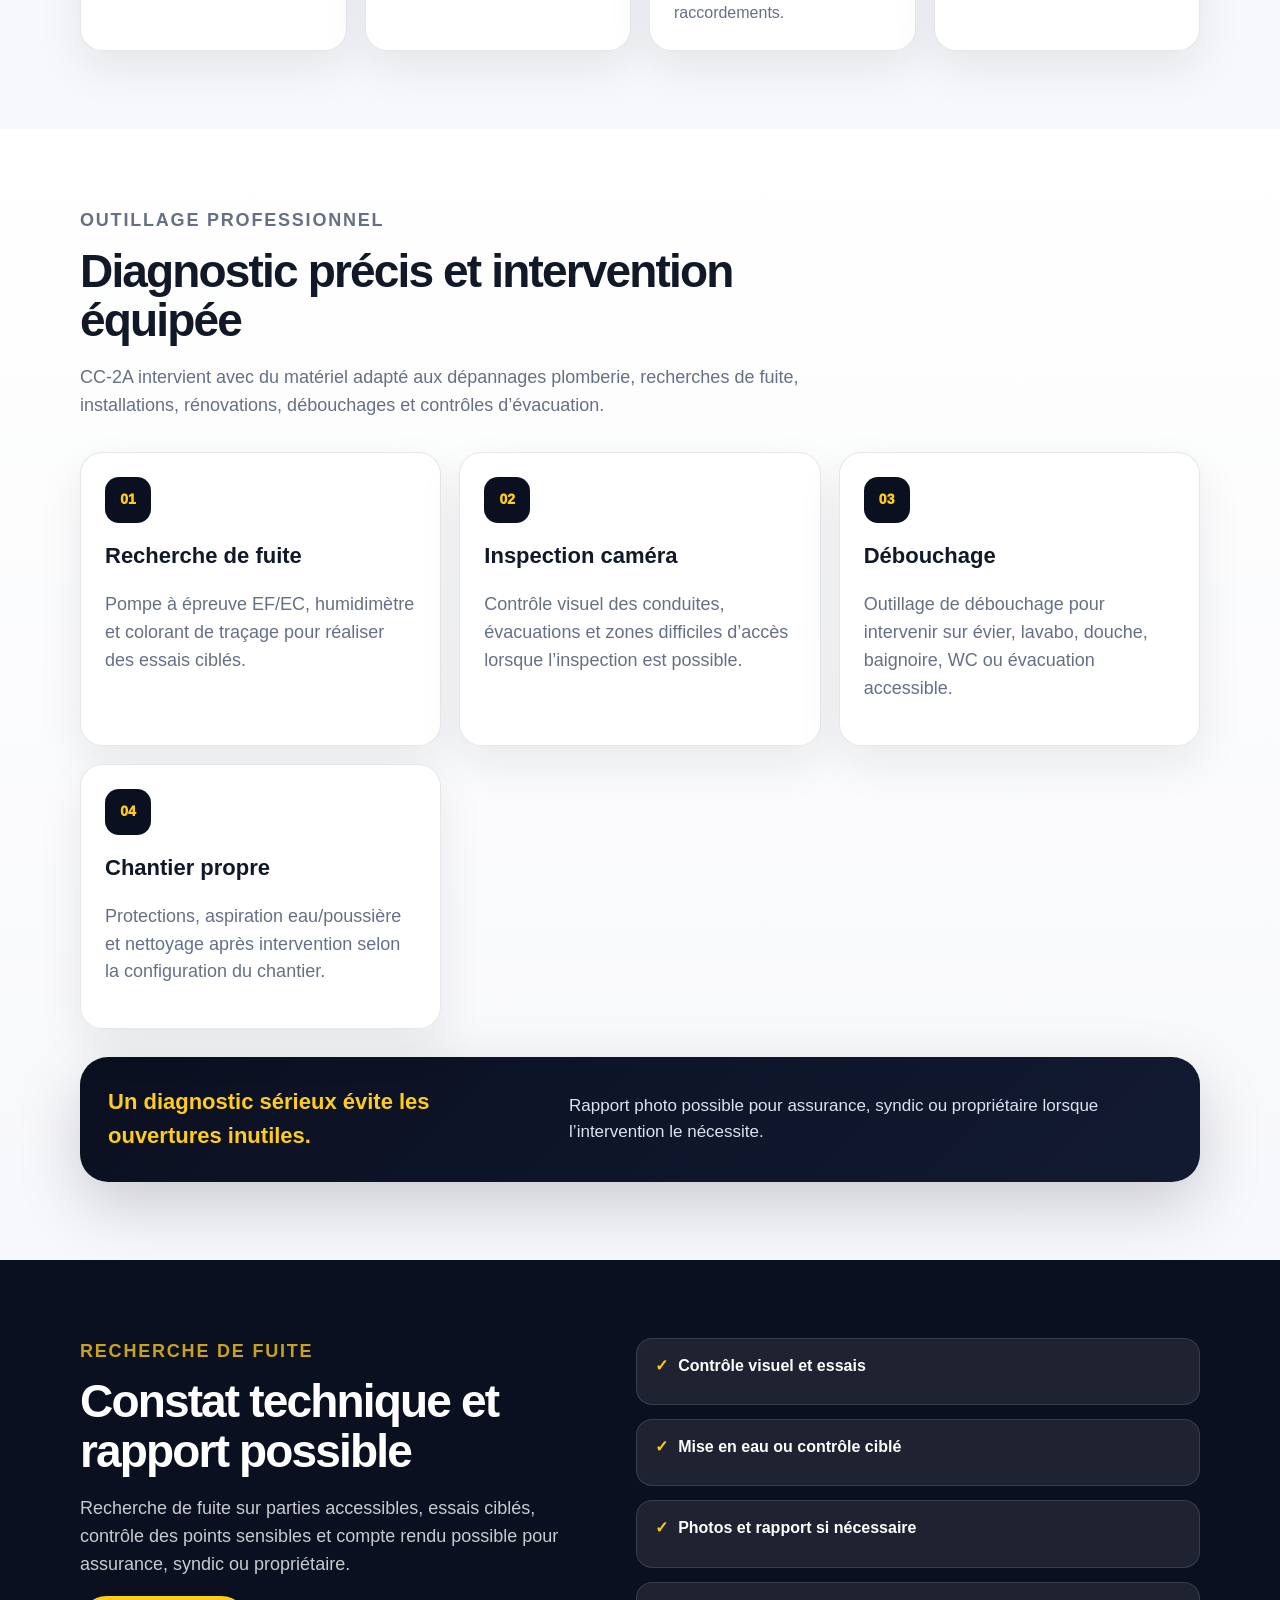
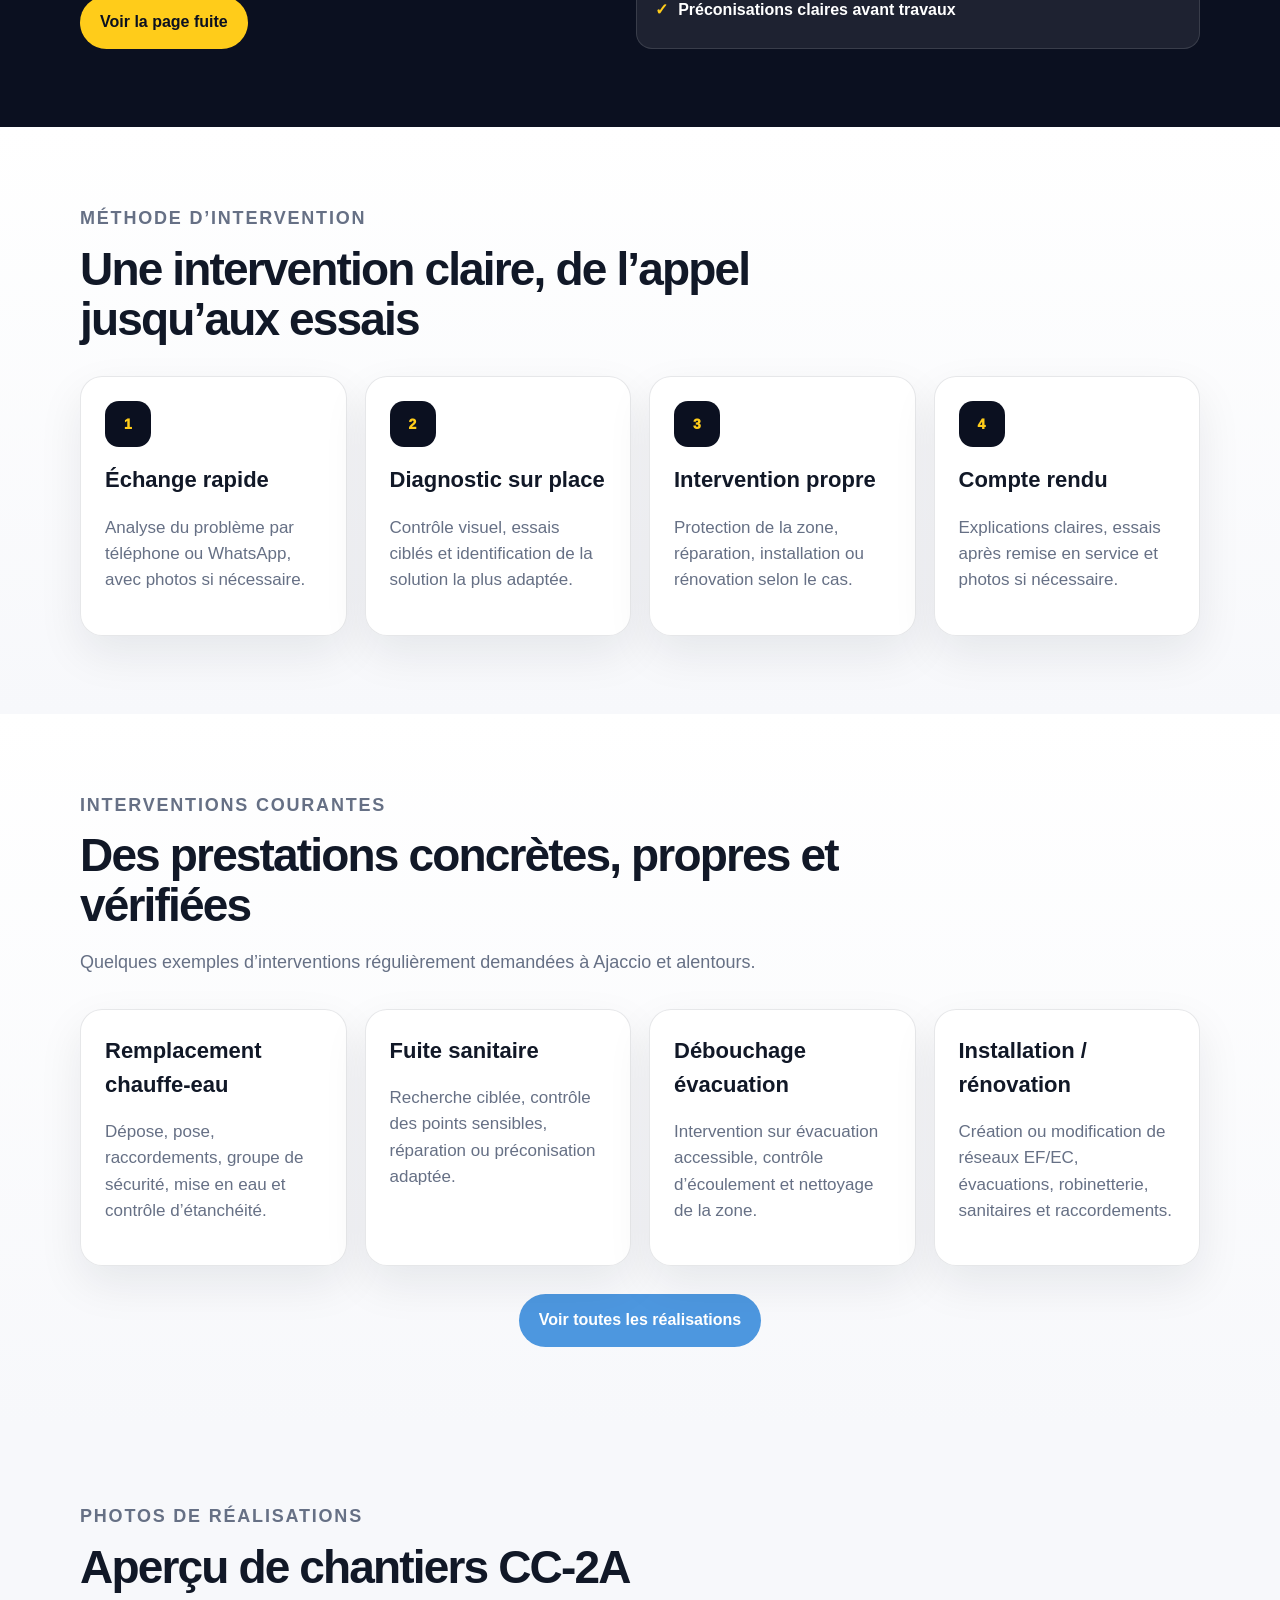
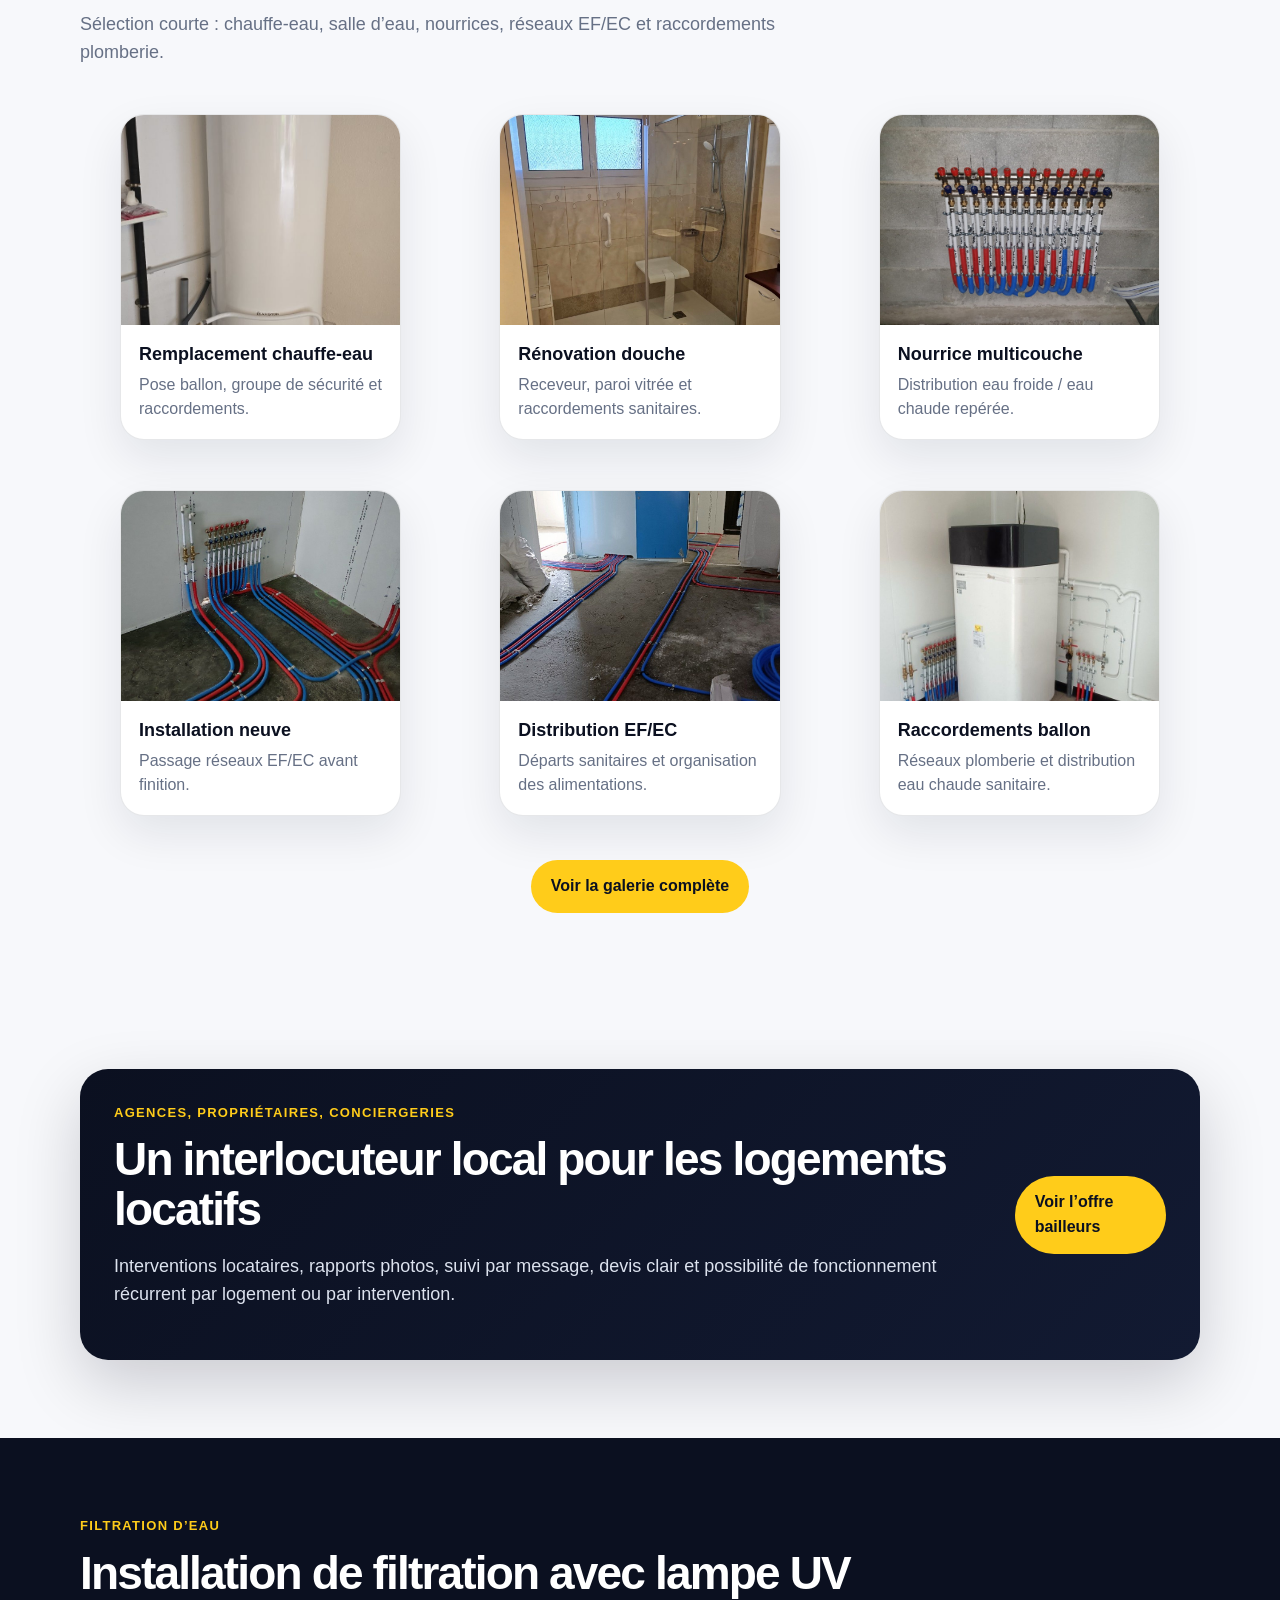
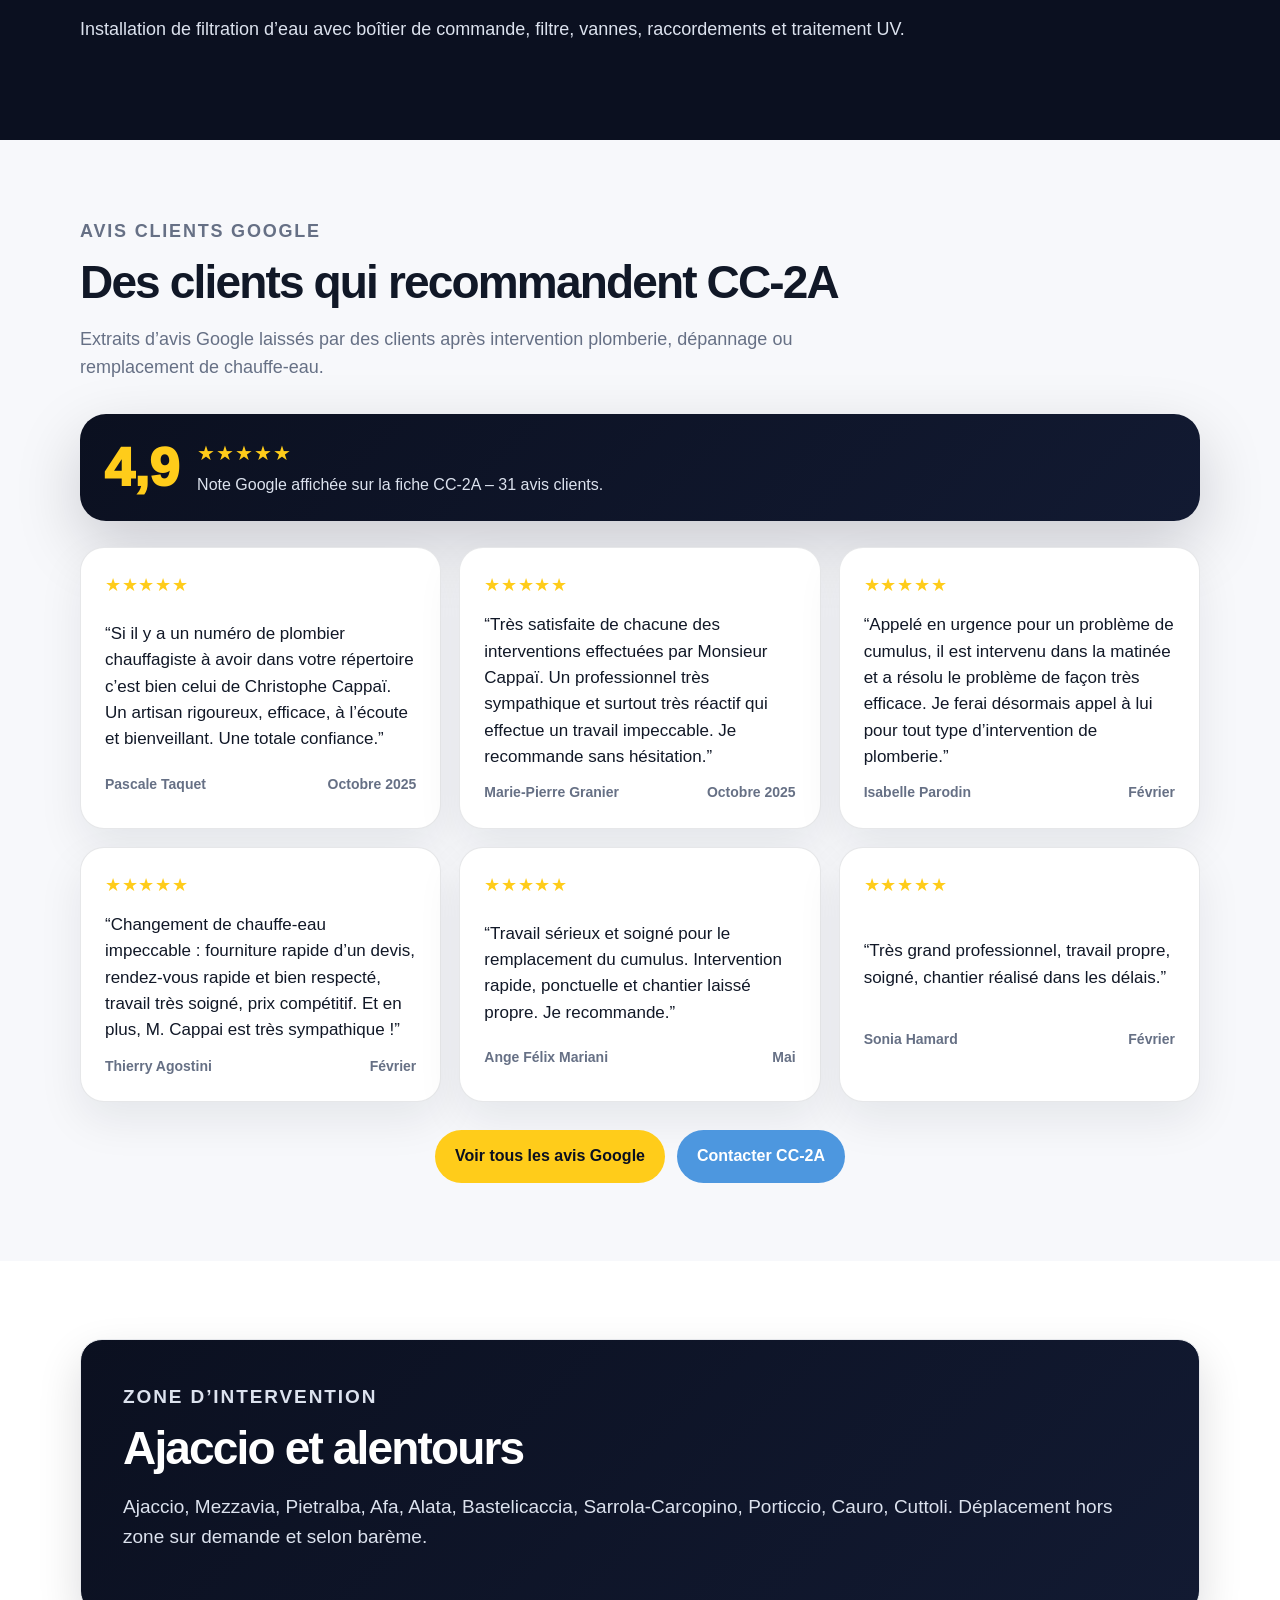
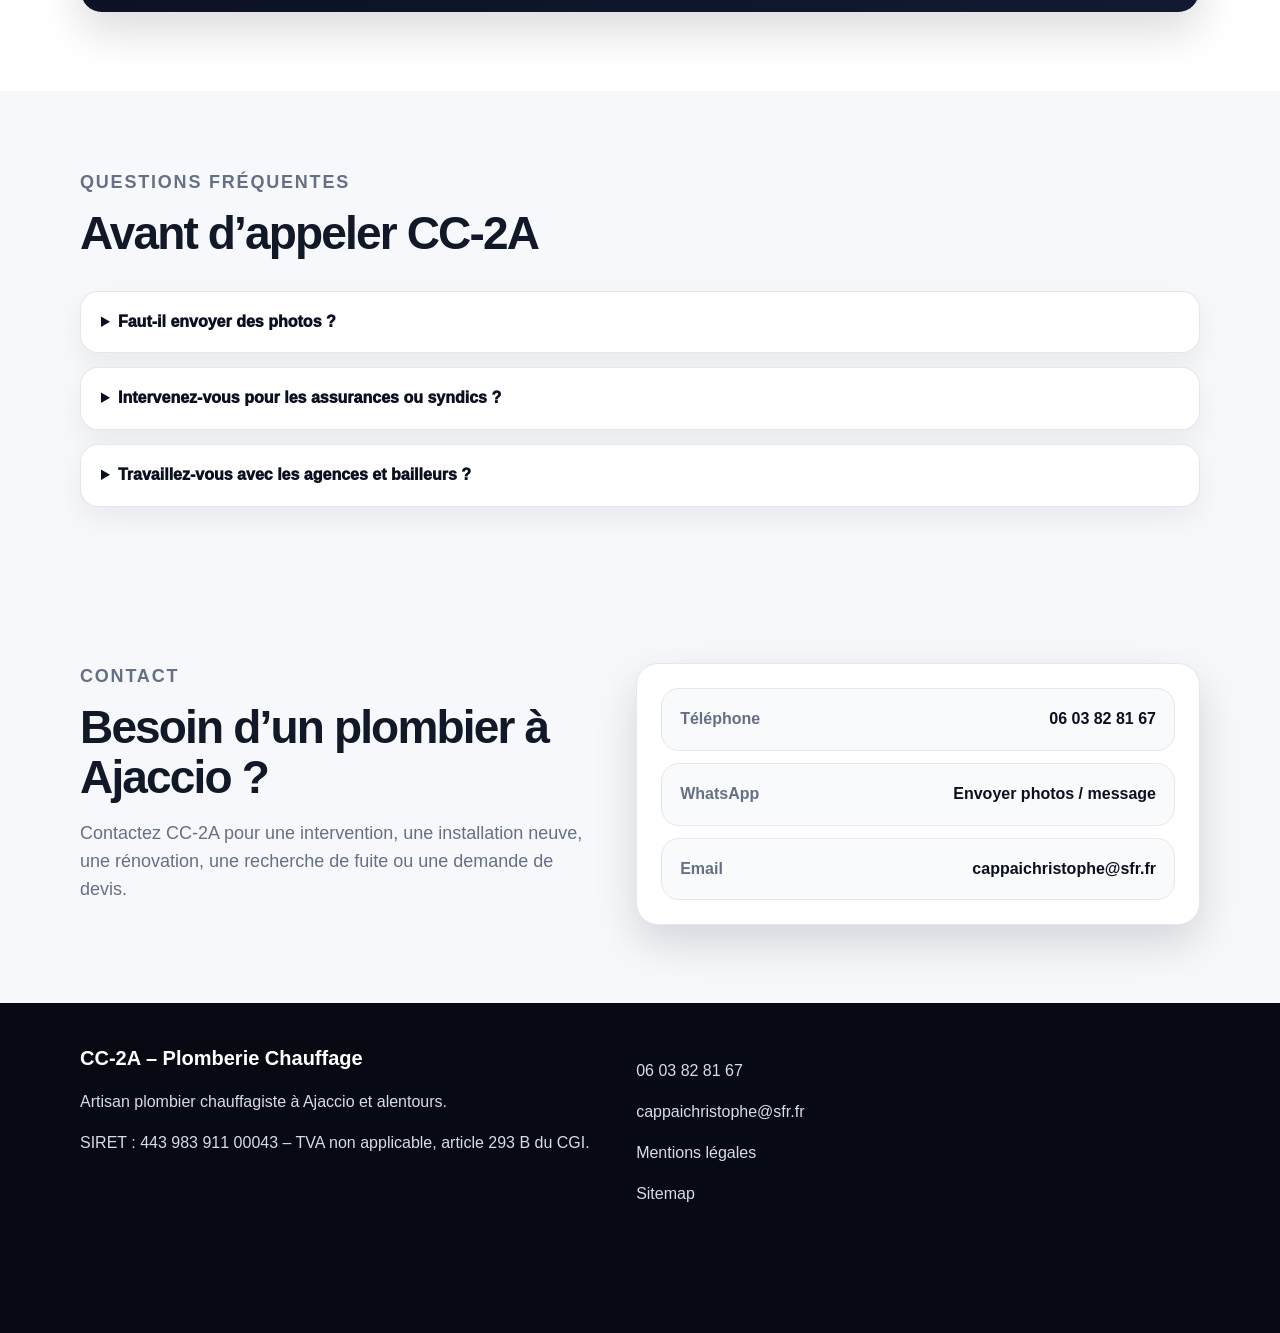
==== commit 1ed442f4: "Ajoute galerie photos sur accueil" ====
--- a/index.html
+++ b/index.html
@@ -39,10 +39,7 @@
 </script>
 <header class="site-header">
   <div class="container nav">
-    <a class="brand premium-brand" href="index.html" aria-label="Retour à l’accueil CC-2A">
-      <span class="brand-mark">CC</span>
-      <span><strong>CC-2A</strong><small>Plomberie Chauffage</small></span>
-    </a>
+    <a class="brand premium-brand" href="index.html" aria-label="Retour à l’accueil CC-2A"><span class="brand-mark">CC</span><span><strong>CC-2A</strong><small>Plomberie Chauffage</small></span></a>
     <button class="menu-toggle" aria-label="Ouvrir le menu" aria-expanded="false">☰</button>
     <nav class="main-nav" aria-label="Navigation principale">
       <a href="index.html#services">Services</a>
@@ -66,195 +63,46 @@
           <a class="btn btn-secondary" href="https://wa.me/33603828167?text=Bonjour%20CC-2A%2C%20je%20souhaite%20vous%20envoyer%20des%20photos%20pour%20une%20premi%C3%A8re%20estimation.%20Type%20de%20probl%C3%A8me%20%3A%20">Envoyer des photos</a>
           <a class="btn btn-outline" href="mailto:cappaichristophe@sfr.fr?subject=Demande%20de%20devis%20CC-2A">Demander un devis</a>
         </div>
-        <div class="trust-row premium-trust-row">
-          <span>Diagnostic clair</span>
-          <span>Rapport possible assurance / syndic</span>
-          <span>Travail soigné</span>
-          <span>Zone Ajaccio et alentours</span>
-        </div>
+        <div class="trust-row premium-trust-row"><span>Diagnostic clair</span><span>Rapport possible assurance / syndic</span><span>Travail soigné</span><span>Zone Ajaccio et alentours</span></div>
       </div>
       <aside class="hero-side-card premium-side-card">
         <p class="section-label">Demande rapide</p>
         <h2>Envoyez le problème + photos</h2>
-        <ul class="value-list">
-          <li>Adresse du logement</li>
-          <li>Type de panne ou de fuite</li>
-          <li>Photos de l’installation</li>
-          <li>Urgence ou rendez-vous devis</li>
-          <li>Appartement, villa, local ou copropriété</li>
-        </ul>
-        <div class="quick-contact">
-          <strong>06 03 82 81 67</strong>
-          <span>Contact rapide par téléphone ou WhatsApp</span>
-        </div>
+        <ul class="value-list"><li>Adresse du logement</li><li>Type de panne ou de fuite</li><li>Photos de l’installation</li><li>Urgence ou rendez-vous devis</li><li>Appartement, villa, local ou copropriété</li></ul>
+        <div class="quick-contact"><strong>06 03 82 81 67</strong><span>Contact rapide par téléphone ou WhatsApp</span></div>
       </aside>
     </div>
   </section>
 
-  <section class="section intro premium-intro">
-    <div class="container two-cols">
-      <div>
-        <p class="section-label">CC-2A – Plomberie Chauffage</p>
-        <h2>Un artisan local pour vos interventions de plomberie</h2>
-      </div>
-      <div>
-        <p>CC-2A intervient auprès des particuliers, propriétaires, agences immobilières, conciergeries, syndics, assurances et copropriétés pour les dépannages, installations neuves et rénovations courantes de plomberie.</p>
-        <p>L’objectif : identifier correctement le problème, limiter les ouvertures inutiles, intervenir proprement et expliquer clairement la solution.</p>
-      </div>
-    </div>
-  </section>
+  <section class="section intro premium-intro"><div class="container two-cols"><div><p class="section-label">CC-2A – Plomberie Chauffage</p><h2>Un artisan local pour vos interventions de plomberie</h2></div><div><p>CC-2A intervient auprès des particuliers, propriétaires, agences immobilières, conciergeries, syndics, assurances et copropriétés pour les dépannages, installations neuves et rénovations courantes de plomberie.</p><p>L’objectif : identifier correctement le problème, limiter les ouvertures inutiles, intervenir proprement et expliquer clairement la solution.</p></div></div></section>
 
-  <section id="services" class="section services premium-services">
-    <div class="container">
-      <div class="section-head">
-        <p class="section-label">Prestations</p>
-        <h2>Services de plomberie à Ajaccio</h2>
-        <p>Dépannage, recherche de fuite, chauffe-eau, débouchage, sanitaires, installation neuve, rénovation et suivi technique pour bailleurs.</p>
-      </div>
-      <div class="cards-grid premium-card-grid">
-        <article class="service-card premium-card"><span class="card-kicker">01</span><h3>Dépannage plomberie</h3><p>Fuite d’eau, robinetterie, siphon, WC, alimentation EF/EC, raccord ou petite réparation.</p><a class="text-link" href="depannage-plomberie-ajaccio.html">Voir le dépannage</a></article>
-        <article class="service-card premium-card"><span class="card-kicker">02</span><h3>Recherche de fuite</h3><p>Contrôles visuels, essais ciblés, mise en eau, photos et rapport possible selon la situation.</p><a class="text-link" href="recherche-fuite-ajaccio.html">Voir la recherche de fuite</a></article>
-        <article class="service-card premium-card"><span class="card-kicker">03</span><h3>Chauffe-eau</h3><p>Dépose, pose, groupe de sécurité, raccordements hydrauliques, mise en eau et essais.</p><a class="text-link" href="remplacement-chauffe-eau-ajaccio.html">Voir les chauffe-eau</a></article>
-        <article class="service-card premium-card"><span class="card-kicker">04</span><h3>Débouchage</h3><p>Intervention sur évier, lavabo, douche, baignoire, WC ou évacuation accessible.</p><a class="text-link" href="debouchage-ajaccio.html">Voir le débouchage</a></article>
-        <article class="service-card premium-card"><span class="card-kicker">05</span><h3>Sanitaires</h3><p>Remplacement ou réparation WC, robinetterie, siphons, bondes, flexibles et accessoires sanitaires.</p><a class="text-link" href="depannage-plomberie-ajaccio.html">Voir les réparations</a></article>
-        <article class="service-card premium-card"><span class="card-kicker">06</span><h3>Installation / rénovation</h3><p>Création ou reprise d’alimentations EF/EC, évacuations, raccordements sanitaires et modifications de réseau.</p><a class="text-link" href="realisations.html">Voir les réalisations</a></article>
-        <article class="service-card premium-card"><span class="card-kicker">07</span><h3>Agences / bailleurs</h3><p>Suivi plomberie pour logements locatifs, rapports photos, interventions locataires et devis clairs.</p><a class="text-link" href="agences-bailleurs-conciergeries.html">Voir l’offre bailleurs</a></article>
-      </div>
-    </div>
-  </section>
+  <section id="services" class="section services premium-services"><div class="container"><div class="section-head"><p class="section-label">Prestations</p><h2>Services de plomberie à Ajaccio</h2><p>Dépannage, recherche de fuite, chauffe-eau, débouchage, sanitaires, installation neuve, rénovation et suivi technique pour bailleurs.</p></div><div class="cards-grid premium-card-grid"><article class="service-card premium-card"><span class="card-kicker">01</span><h3>Dépannage plomberie</h3><p>Fuite d’eau, robinetterie, siphon, WC, alimentation EF/EC, raccord ou petite réparation.</p><a class="text-link" href="depannage-plomberie-ajaccio.html">Voir le dépannage</a></article><article class="service-card premium-card"><span class="card-kicker">02</span><h3>Recherche de fuite</h3><p>Contrôles visuels, essais ciblés, mise en eau, photos et rapport possible selon la situation.</p><a class="text-link" href="recherche-fuite-ajaccio.html">Voir la recherche de fuite</a></article><article class="service-card premium-card"><span class="card-kicker">03</span><h3>Chauffe-eau</h3><p>Dépose, pose, groupe de sécurité, raccordements hydrauliques, mise en eau et essais.</p><a class="text-link" href="remplacement-chauffe-eau-ajaccio.html">Voir les chauffe-eau</a></article><article class="service-card premium-card"><span class="card-kicker">04</span><h3>Débouchage</h3><p>Intervention sur évier, lavabo, douche, baignoire, WC ou évacuation accessible.</p><a class="text-link" href="debouchage-ajaccio.html">Voir le débouchage</a></article><article class="service-card premium-card"><span class="card-kicker">05</span><h3>Sanitaires</h3><p>Remplacement ou réparation WC, robinetterie, siphons, bondes, flexibles et accessoires sanitaires.</p><a class="text-link" href="depannage-plomberie-ajaccio.html">Voir les réparations</a></article><article class="service-card premium-card"><span class="card-kicker">06</span><h3>Installation / rénovation</h3><p>Création ou reprise d’alimentations EF/EC, évacuations, raccordements sanitaires et modifications de réseau.</p><a class="text-link" href="realisations.html">Voir les réalisations</a></article><article class="service-card premium-card"><span class="card-kicker">07</span><h3>Agences / bailleurs</h3><p>Suivi plomberie pour logements locatifs, rapports photos, interventions locataires et devis clairs.</p><a class="text-link" href="agences-bailleurs-conciergeries.html">Voir l’offre bailleurs</a></article></div></div></section>
 
-  <section class="section pricing-strip">
-    <div class="container">
-      <div class="section-head">
-        <p class="section-label">Repères tarifaires</p>
-        <h2>Des bases claires avant intervention</h2>
-        <p>Les prix exacts dépendent de l’accès, des pièces nécessaires, du déplacement et du temps sur place. Les photos permettent souvent de cadrer rapidement la demande.</p>
-      </div>
-      <div class="price-grid">
-        <article class="price-card"><span>Déplacement Ajaccio proche</span><strong>à partir de 30 €</strong><p>Selon zone et disponibilité.</p></article>
-        <article class="price-card"><span>Recherche de fuite</span><strong>à partir de 280 €</strong><p>Selon complexité et rapport demandé.</p></article>
-        <article class="price-card"><span>Chauffe-eau</span><strong>devis après photos</strong><p>Volume, accès, dépose et raccordements.</p></article>
-        <article class="price-card"><span>Débouchage</span><strong>selon accès</strong><p>Évier, WC, douche, canalisation accessible.</p></article>
-      </div>
-    </div>
-  </section>
+  <section class="section pricing-strip"><div class="container"><div class="section-head"><p class="section-label">Repères tarifaires</p><h2>Des bases claires avant intervention</h2><p>Les prix exacts dépendent de l’accès, des pièces nécessaires, du déplacement et du temps sur place. Les photos permettent souvent de cadrer rapidement la demande.</p></div><div class="price-grid"><article class="price-card"><span>Déplacement Ajaccio proche</span><strong>à partir de 30 €</strong><p>Selon zone et disponibilité.</p></article><article class="price-card"><span>Recherche de fuite</span><strong>à partir de 280 €</strong><p>Selon complexité et rapport demandé.</p></article><article class="price-card"><span>Chauffe-eau</span><strong>devis après photos</strong><p>Volume, accès, dépose et raccordements.</p></article><article class="price-card"><span>Débouchage</span><strong>selon accès</strong><p>Évier, WC, douche, canalisation accessible.</p></article></div></div></section>
 
-  <section id="outillage" class="section tools premium-tools">
-    <div class="container">
-      <div class="section-head">
-        <p class="section-label">Outillage professionnel</p>
-        <h2>Diagnostic précis et intervention équipée</h2>
-        <p>CC-2A intervient avec du matériel adapté aux dépannages plomberie, recherches de fuite, installations, rénovations, débouchages et contrôles d’évacuation.</p>
-      </div>
-      <div class="tools-grid premium-card-grid">
-        <article class="tool-card premium-card"><span class="tool-icon">01</span><h3>Recherche de fuite</h3><p>Pompe à épreuve EF/EC, humidimètre et colorant de traçage pour réaliser des essais ciblés.</p></article>
-        <article class="tool-card premium-card"><span class="tool-icon">02</span><h3>Inspection caméra</h3><p>Contrôle visuel des conduites, évacuations et zones difficiles d’accès lorsque l’inspection est possible.</p></article>
-        <article class="tool-card premium-card"><span class="tool-icon">03</span><h3>Débouchage</h3><p>Outillage de débouchage pour intervenir sur évier, lavabo, douche, baignoire, WC ou évacuation accessible.</p></article>
-        <article class="tool-card premium-card"><span class="tool-icon">04</span><h3>Chantier propre</h3><p>Protections, aspiration eau/poussière et nettoyage après intervention selon la configuration du chantier.</p></article>
-      </div>
-      <div class="tool-proof"><strong>Un diagnostic sérieux évite les ouvertures inutiles.</strong><span>Rapport photo possible pour assurance, syndic ou propriétaire lorsque l’intervention le nécessite.</span></div>
-    </div>
-  </section>
+  <section id="outillage" class="section tools premium-tools"><div class="container"><div class="section-head"><p class="section-label">Outillage professionnel</p><h2>Diagnostic précis et intervention équipée</h2><p>CC-2A intervient avec du matériel adapté aux dépannages plomberie, recherches de fuite, installations, rénovations, débouchages et contrôles d’évacuation.</p></div><div class="tools-grid premium-card-grid"><article class="tool-card premium-card"><span class="tool-icon">01</span><h3>Recherche de fuite</h3><p>Pompe à épreuve EF/EC, humidimètre et colorant de traçage pour réaliser des essais ciblés.</p></article><article class="tool-card premium-card"><span class="tool-icon">02</span><h3>Inspection caméra</h3><p>Contrôle visuel des conduites, évacuations et zones difficiles d’accès lorsque l’inspection est possible.</p></article><article class="tool-card premium-card"><span class="tool-icon">03</span><h3>Débouchage</h3><p>Outillage de débouchage pour intervenir sur évier, lavabo, douche, baignoire, WC ou évacuation accessible.</p></article><article class="tool-card premium-card"><span class="tool-icon">04</span><h3>Chantier propre</h3><p>Protections, aspiration eau/poussière et nettoyage après intervention selon la configuration du chantier.</p></article></div><div class="tool-proof"><strong>Un diagnostic sérieux évite les ouvertures inutiles.</strong><span>Rapport photo possible pour assurance, syndic ou propriétaire lorsque l’intervention le nécessite.</span></div></div></section>
 
-  <section id="fuite" class="section feature dark premium-feature-dark">
-    <div class="container feature-grid">
-      <div>
-        <p class="section-label">Recherche de fuite</p>
-        <h2>Constat technique et rapport possible</h2>
-        <p>Recherche de fuite sur parties accessibles, essais ciblés, contrôle des points sensibles et compte rendu possible pour assurance, syndic ou propriétaire.</p>
-        <a class="btn btn-primary" href="recherche-fuite-ajaccio.html">Voir la page fuite</a>
-      </div>
-      <ul class="check-list"><li>Contrôle visuel et essais</li><li>Mise en eau ou contrôle ciblé</li><li>Photos et rapport si nécessaire</li><li>Préconisations claires avant travaux</li></ul>
-    </div>
-  </section>
+  <section id="fuite" class="section feature dark premium-feature-dark"><div class="container feature-grid"><div><p class="section-label">Recherche de fuite</p><h2>Constat technique et rapport possible</h2><p>Recherche de fuite sur parties accessibles, essais ciblés, contrôle des points sensibles et compte rendu possible pour assurance, syndic ou propriétaire.</p><a class="btn btn-primary" href="recherche-fuite-ajaccio.html">Voir la page fuite</a></div><ul class="check-list"><li>Contrôle visuel et essais</li><li>Mise en eau ou contrôle ciblé</li><li>Photos et rapport si nécessaire</li><li>Préconisations claires avant travaux</li></ul></div></section>
 
-  <section id="methode" class="section method premium-method">
-    <div class="container">
-      <div class="section-head"><p class="section-label">Méthode d’intervention</p><h2>Une intervention claire, de l’appel jusqu’aux essais</h2></div>
-      <div class="method-grid">
-        <article><span>1</span><h3>Échange rapide</h3><p>Analyse du problème par téléphone ou WhatsApp, avec photos si nécessaire.</p></article>
-        <article><span>2</span><h3>Diagnostic sur place</h3><p>Contrôle visuel, essais ciblés et identification de la solution la plus adaptée.</p></article>
-        <article><span>3</span><h3>Intervention propre</h3><p>Protection de la zone, réparation, installation ou rénovation selon le cas.</p></article>
-        <article><span>4</span><h3>Compte rendu</h3><p>Explications claires, essais après remise en service et photos si nécessaire.</p></article>
-      </div>
-    </div>
-  </section>
+  <section id="methode" class="section method premium-method"><div class="container"><div class="section-head"><p class="section-label">Méthode d’intervention</p><h2>Une intervention claire, de l’appel jusqu’aux essais</h2></div><div class="method-grid"><article><span>1</span><h3>Échange rapide</h3><p>Analyse du problème par téléphone ou WhatsApp, avec photos si nécessaire.</p></article><article><span>2</span><h3>Diagnostic sur place</h3><p>Contrôle visuel, essais ciblés et identification de la solution la plus adaptée.</p></article><article><span>3</span><h3>Intervention propre</h3><p>Protection de la zone, réparation, installation ou rénovation selon le cas.</p></article><article><span>4</span><h3>Compte rendu</h3><p>Explications claires, essais après remise en service et photos si nécessaire.</p></article></div></div></section>
 
-  <section id="realisations" class="section realisations premium-realisations">
-    <div class="container">
-      <div class="section-head"><p class="section-label">Interventions courantes</p><h2>Des prestations concrètes, propres et vérifiées</h2><p>Quelques exemples d’interventions régulièrement demandées à Ajaccio et alentours.</p></div>
-      <div class="realisation-grid">
-        <article><h3>Remplacement chauffe-eau</h3><p>Dépose, pose, raccordements, groupe de sécurité, mise en eau et contrôle d’étanchéité.</p></article>
-        <article><h3>Fuite sanitaire</h3><p>Recherche ciblée, contrôle des points sensibles, réparation ou préconisation adaptée.</p></article>
-        <article><h3>Débouchage évacuation</h3><p>Intervention sur évacuation accessible, contrôle d’écoulement et nettoyage de la zone.</p></article>
-        <article><h3>Installation / rénovation</h3><p>Création ou modification de réseaux EF/EC, évacuations, robinetterie, sanitaires et raccordements.</p></article>
-      </div>
-      <div class="center-action"><a class="btn btn-secondary" href="realisations.html">Voir toutes les réalisations</a></div>
-    </div>
-  </section>
+  <section id="realisations" class="section realisations premium-realisations"><div class="container"><div class="section-head"><p class="section-label">Interventions courantes</p><h2>Des prestations concrètes, propres et vérifiées</h2><p>Quelques exemples d’interventions régulièrement demandées à Ajaccio et alentours.</p></div><div class="realisation-grid"><article><h3>Remplacement chauffe-eau</h3><p>Dépose, pose, raccordements, groupe de sécurité, mise en eau et contrôle d’étanchéité.</p></article><article><h3>Fuite sanitaire</h3><p>Recherche ciblée, contrôle des points sensibles, réparation ou préconisation adaptée.</p></article><article><h3>Débouchage évacuation</h3><p>Intervention sur évacuation accessible, contrôle d’écoulement et nettoyage de la zone.</p></article><article><h3>Installation / rénovation</h3><p>Création ou modification de réseaux EF/EC, évacuations, robinetterie, sanitaires et raccordements.</p></article></div><div class="center-action"><a class="btn btn-secondary" href="realisations.html">Voir toutes les réalisations</a></div></div></section>
 
-  <section class="section agency-callout">
-    <div class="container cta-band">
-      <div><p class="section-label">Agences, propriétaires, conciergeries</p><h2>Un interlocuteur local pour les logements locatifs</h2><p>Interventions locataires, rapports photos, suivi par message, devis clair et possibilité de fonctionnement récurrent par logement ou par intervention.</p></div>
-      <a class="btn btn-primary" href="agences-bailleurs-conciergeries.html">Voir l’offre bailleurs</a>
-    </div>
-  </section>
+  <section class="section work-gallery-section"><div class="container"><div class="section-head"><p class="section-label">Photos de réalisations</p><h2>Aperçu de chantiers CC-2A</h2><p>Sélection courte : chauffe-eau, salle d’eau, nourrices, réseaux EF/EC et raccordements plomberie.</p></div><div class="work-gallery"><figure class="work-gallery-card"><img src="01-remplacement-chauffe-eau-ariston.jpg" alt="Remplacement chauffe-eau Ariston à Ajaccio" loading="lazy"><figcaption><strong>Remplacement chauffe-eau</strong><span>Pose ballon, groupe de sécurité et raccordements.</span></figcaption></figure><figure class="work-gallery-card"><img src="02-renovation-douche-beige.jpg" alt="Rénovation douche avec paroi vitrée" loading="lazy"><figcaption><strong>Rénovation douche</strong><span>Receveur, paroi vitrée et raccordements sanitaires.</span></figcaption></figure><figure class="work-gallery-card"><img src="03-nourrice-multicouche-complete.jpg" alt="Nourrice multicouche complète" loading="lazy"><figcaption><strong>Nourrice multicouche</strong><span>Distribution eau froide / eau chaude repérée.</span></figcaption></figure><figure class="work-gallery-card"><img src="09-reseau-multicouche-au-sol.jpg" alt="Réseau multicouche au sol" loading="lazy"><figcaption><strong>Installation neuve</strong><span>Passage réseaux EF/EC avant finition.</span></figcaption></figure><figure class="work-gallery-card"><img src="10-distribution-ef-ec-complete.jpg" alt="Distribution EF EC complète" loading="lazy"><figcaption><strong>Distribution EF/EC</strong><span>Départs sanitaires et organisation des alimentations.</span></figcaption></figure><figure class="work-gallery-card"><img src="11-ballon-thermodynamique-nourrices.jpg" alt="Ballon et nourrices plomberie" loading="lazy"><figcaption><strong>Raccordements ballon</strong><span>Réseaux plomberie et distribution eau chaude sanitaire.</span></figcaption></figure></div><div class="center-action"><a class="btn btn-primary" href="realisations.html">Voir la galerie complète</a></div></div></section>
+
+  <section class="section agency-callout"><div class="container cta-band"><div><p class="section-label">Agences, propriétaires, conciergeries</p><h2>Un interlocuteur local pour les logements locatifs</h2><p>Interventions locataires, rapports photos, suivi par message, devis clair et possibilité de fonctionnement récurrent par logement ou par intervention.</p></div><a class="btn btn-primary" href="agences-bailleurs-conciergeries.html">Voir l’offre bailleurs</a></div></section>
 
   <section id="filtration" class="section gallery premium-gallery"><div class="container"><p class="section-label">Filtration d’eau</p><h2>Installation de filtration avec lampe UV</h2><p>Installation de filtration d’eau avec boîtier de commande, filtre, vannes, raccordements et traitement UV.</p></div></section>
 
-  <section id="avis" class="section reviews premium-reviews">
-    <div class="container">
-      <div class="section-head">
-        <p class="section-label">Avis clients Google</p>
-        <h2>Des clients qui recommandent CC-2A</h2>
-        <p>Extraits d’avis Google laissés par des clients après intervention plomberie, dépannage ou remplacement de chauffe-eau.</p>
-      </div>
-      <div class="google-rating-card">
-        <strong class="rating-number">4,9</strong>
-        <div><div class="rating-stars">★★★★★</div><p>Note Google affichée sur la fiche CC-2A – 31 avis clients.</p></div>
-      </div>
-      <div class="review-grid-public">
-        <article class="review-public-card"><div class="stars">★★★★★</div><blockquote>“Si il y a un numéro de plombier chauffagiste à avoir dans votre répertoire c’est bien celui de Christophe Cappaï. Un artisan rigoureux, efficace, à l’écoute et bienveillant. Une totale confiance.”</blockquote><footer><span>Pascale Taquet</span><span>Octobre 2025</span></footer></article>
-        <article class="review-public-card"><div class="stars">★★★★★</div><blockquote>“Très satisfaite de chacune des interventions effectuées par Monsieur Cappaï. Un professionnel très sympathique et surtout très réactif qui effectue un travail impeccable. Je recommande sans hésitation.”</blockquote><footer><span>Marie-Pierre Granier</span><span>Octobre 2025</span></footer></article>
-        <article class="review-public-card"><div class="stars">★★★★★</div><blockquote>“Appelé en urgence pour un problème de cumulus, il est intervenu dans la matinée et a résolu le problème de façon très efficace. Je ferai désormais appel à lui pour tout type d’intervention de plomberie.”</blockquote><footer><span>Isabelle Parodin</span><span>Février</span></footer></article>
-        <article class="review-public-card"><div class="stars">★★★★★</div><blockquote>“Changement de chauffe-eau impeccable : fourniture rapide d’un devis, rendez-vous rapide et bien respecté, travail très soigné, prix compétitif. Et en plus, M. Cappai est très sympathique !”</blockquote><footer><span>Thierry Agostini</span><span>Février</span></footer></article>
-        <article class="review-public-card"><div class="stars">★★★★★</div><blockquote>“Travail sérieux et soigné pour le remplacement du cumulus. Intervention rapide, ponctuelle et chantier laissé propre. Je recommande.”</blockquote><footer><span>Ange Félix Mariani</span><span>Mai</span></footer></article>
-        <article class="review-public-card"><div class="stars">★★★★★</div><blockquote>“Très grand professionnel, travail propre, soigné, chantier réalisé dans les délais.”</blockquote><footer><span>Sonia Hamard</span><span>Février</span></footer></article>
-      </div>
-      <div class="review-actions"><a class="btn btn-primary" href="https://maps.app.goo.gl/3Cr2gadYiQJYQ83j8?g_st=ac" target="_blank" rel="noopener">Voir tous les avis Google</a><a class="btn btn-secondary" href="https://wa.me/33603828167?text=Bonjour%20CC-2A%2C%20j%E2%80%99ai%20vu%20vos%20avis%20Google%20et%20je%20souhaite%20vous%20contacter%20pour%20une%20intervention.">Contacter CC-2A</a></div>
-    </div>
-  </section>
+  <section id="avis" class="section reviews premium-reviews"><div class="container"><div class="section-head"><p class="section-label">Avis clients Google</p><h2>Des clients qui recommandent CC-2A</h2><p>Extraits d’avis Google laissés par des clients après intervention plomberie, dépannage ou remplacement de chauffe-eau.</p></div><div class="google-rating-card"><strong class="rating-number">4,9</strong><div><div class="rating-stars">★★★★★</div><p>Note Google affichée sur la fiche CC-2A – 31 avis clients.</p></div></div><div class="review-grid-public"><article class="review-public-card"><div class="stars">★★★★★</div><blockquote>“Si il y a un numéro de plombier chauffagiste à avoir dans votre répertoire c’est bien celui de Christophe Cappaï. Un artisan rigoureux, efficace, à l’écoute et bienveillant. Une totale confiance.”</blockquote><footer><span>Pascale Taquet</span><span>Octobre 2025</span></footer></article><article class="review-public-card"><div class="stars">★★★★★</div><blockquote>“Très satisfaite de chacune des interventions effectuées par Monsieur Cappaï. Un professionnel très sympathique et surtout très réactif qui effectue un travail impeccable. Je recommande sans hésitation.”</blockquote><footer><span>Marie-Pierre Granier</span><span>Octobre 2025</span></footer></article><article class="review-public-card"><div class="stars">★★★★★</div><blockquote>“Appelé en urgence pour un problème de cumulus, il est intervenu dans la matinée et a résolu le problème de façon très efficace. Je ferai désormais appel à lui pour tout type d’intervention de plomberie.”</blockquote><footer><span>Isabelle Parodin</span><span>Février</span></footer></article><article class="review-public-card"><div class="stars">★★★★★</div><blockquote>“Changement de chauffe-eau impeccable : fourniture rapide d’un devis, rendez-vous rapide et bien respecté, travail très soigné, prix compétitif. Et en plus, M. Cappai est très sympathique !”</blockquote><footer><span>Thierry Agostini</span><span>Février</span></footer></article><article class="review-public-card"><div class="stars">★★★★★</div><blockquote>“Travail sérieux et soigné pour le remplacement du cumulus. Intervention rapide, ponctuelle et chantier laissé propre. Je recommande.”</blockquote><footer><span>Ange Félix Mariani</span><span>Mai</span></footer></article><article class="review-public-card"><div class="stars">★★★★★</div><blockquote>“Très grand professionnel, travail propre, soigné, chantier réalisé dans les délais.”</blockquote><footer><span>Sonia Hamard</span><span>Février</span></footer></article></div><div class="review-actions"><a class="btn btn-primary" href="https://maps.app.goo.gl/3Cr2gadYiQJYQ83j8?g_st=ac" target="_blank" rel="noopener">Voir tous les avis Google</a><a class="btn btn-secondary" href="https://wa.me/33603828167?text=Bonjour%20CC-2A%2C%20j%E2%80%99ai%20vu%20vos%20avis%20Google%20et%20je%20souhaite%20vous%20contacter%20pour%20une%20intervention.">Contacter CC-2A</a></div></div></section>
 
   <section id="zone" class="section zone premium-zone"><div class="container zone-card"><p class="section-label">Zone d’intervention</p><h2>Ajaccio et alentours</h2><p>Ajaccio, Mezzavia, Pietralba, Afa, Alata, Bastelicaccia, Sarrola-Carcopino, Porticcio, Cauro, Cuttoli. Déplacement hors zone sur demande et selon barème.</p></div></section>
 
-  <section class="section faq-section">
-    <div class="container">
-      <div class="section-head"><p class="section-label">Questions fréquentes</p><h2>Avant d’appeler CC-2A</h2></div>
-      <div class="faq-grid">
-        <details><summary>Faut-il envoyer des photos ?</summary><p>Oui. Des photos de la fuite, du chauffe-eau, des raccords ou de l’évacuation permettent souvent de mieux estimer l’intervention.</p></details>
-        <details><summary>Intervenez-vous pour les assurances ou syndics ?</summary><p>Selon la situation, un rapport photo ou un compte rendu technique peut être préparé pour assurance, propriétaire, syndic ou agence.</p></details>
-        <details><summary>Travaillez-vous avec les agences et bailleurs ?</summary><p>Oui. Une page dédiée présente le fonctionnement pour les logements locatifs, conciergeries et agences immobilières.</p></details>
-      </div>
-    </div>
-  </section>
+  <section class="section faq-section"><div class="container"><div class="section-head"><p class="section-label">Questions fréquentes</p><h2>Avant d’appeler CC-2A</h2></div><div class="faq-grid"><details><summary>Faut-il envoyer des photos ?</summary><p>Oui. Des photos de la fuite, du chauffe-eau, des raccords ou de l’évacuation permettent souvent de mieux estimer l’intervention.</p></details><details><summary>Intervenez-vous pour les assurances ou syndics ?</summary><p>Selon la situation, un rapport photo ou un compte rendu technique peut être préparé pour assurance, propriétaire, syndic ou agence.</p></details><details><summary>Travaillez-vous avec les agences et bailleurs ?</summary><p>Oui. Une page dédiée présente le fonctionnement pour les logements locatifs, conciergeries et agences immobilières.</p></details></div></div></section>
 
-  <section id="contact" class="section contact premium-contact">
-    <div class="container contact-grid">
-      <div><p class="section-label">Contact</p><h2>Besoin d’un plombier à Ajaccio ?</h2><p>Contactez CC-2A pour une intervention, une installation neuve, une rénovation, une recherche de fuite ou une demande de devis.</p></div>
-      <div class="contact-card">
-        <a class="contact-item" href="tel:+33603828167"><span>Téléphone</span><strong>06 03 82 81 67</strong></a>
-        <a class="contact-item" href="https://wa.me/33603828167?text=Bonjour%20CC-2A%2C%20je%20souhaite%20vous%20envoyer%20des%20photos%20pour%20une%20premi%C3%A8re%20estimation.%20Type%20de%20probl%C3%A8me%20%3A%20"><span>WhatsApp</span><strong>Envoyer photos / message</strong></a>
-        <a class="contact-item" href="mailto:cappaichristophe@sfr.fr?subject=Demande%20de%20devis%20CC-2A"><span>Email</span><strong>cappaichristophe@sfr.fr</strong></a>
-      </div>
-    </div>
-  </section>
+  <section id="contact" class="section contact premium-contact"><div class="container contact-grid"><div><p class="section-label">Contact</p><h2>Besoin d’un plombier à Ajaccio ?</h2><p>Contactez CC-2A pour une intervention, une installation neuve, une rénovation, une recherche de fuite ou une demande de devis.</p></div><div class="contact-card"><a class="contact-item" href="tel:+33603828167"><span>Téléphone</span><strong>06 03 82 81 67</strong></a><a class="contact-item" href="https://wa.me/33603828167?text=Bonjour%20CC-2A%2C%20je%20souhaite%20vous%20envoyer%20des%20photos%20pour%20une%20premi%C3%A8re%20estimation.%20Type%20de%20probl%C3%A8me%20%3A%20"><span>WhatsApp</span><strong>Envoyer photos / message</strong></a><a class="contact-item" href="mailto:cappaichristophe@sfr.fr?subject=Demande%20de%20devis%20CC-2A"><span>Email</span><strong>cappaichristophe@sfr.fr</strong></a></div></div></section>
 </main>
-<footer class="site-footer premium-footer">
-  <div class="container footer-grid">
-    <div><strong>CC-2A – Plomberie Chauffage</strong><p>Artisan plombier chauffagiste à Ajaccio et alentours.</p><p>SIRET : 443 983 911 00043 – TVA non applicable, article 293 B du CGI.</p></div>
-    <div><p><a href="tel:+33603828167">06 03 82 81 67</a></p><p><a href="mailto:cappaichristophe@sfr.fr">cappaichristophe@sfr.fr</a></p><p><a href="mentions-legales.html">Mentions légales</a></p><p><a href="sitemap.xml">Sitemap</a></p></div>
-  </div>
-</footer>
+<footer class="site-footer premium-footer"><div class="container footer-grid"><div><strong>CC-2A – Plomberie Chauffage</strong><p>Artisan plombier chauffagiste à Ajaccio et alentours.</p><p>SIRET : 443 983 911 00043 – TVA non applicable, article 293 B du CGI.</p></div><div><p><a href="tel:+33603828167">06 03 82 81 67</a></p><p><a href="mailto:cappaichristophe@sfr.fr">cappaichristophe@sfr.fr</a></p><p><a href="mentions-legales.html">Mentions légales</a></p><p><a href="sitemap.xml">Sitemap</a></p></div></div></footer>
 <div class="mobile-cta" aria-label="Contact rapide mobile"><a href="tel:+33603828167">Appeler</a><a href="https://wa.me/33603828167?text=Bonjour%20CC-2A%2C%20je%20souhaite%20vous%20envoyer%20des%20photos%20pour%20une%20premi%C3%A8re%20estimation.%20Type%20de%20probl%C3%A8me%20%3A%20">WhatsApp</a></div>
 <script src="script.js"></script>
 </body>
--- a/seo.css
+++ b/seo.css
@@ -15,7 +15,8 @@
 
 .pricing-strip,
 .faq-section,
-.agency-callout {
+.agency-callout,
+.work-gallery-section {
   background: #f7f8fb;
 }
 
@@ -146,6 +147,53 @@
   grid-template-columns: repeat(4, 1fr);
 }
 
+.work-gallery {
+  display: grid;
+  grid-template-columns: repeat(3, 1fr);
+  gap: 18px;
+}
+
+.work-gallery-card {
+  overflow: hidden;
+  border-radius: 24px;
+  background: #ffffff;
+  border: 1px solid var(--premium-border);
+  box-shadow: 0 18px 45px rgba(15, 23, 42, 0.09);
+}
+
+.work-gallery-card img {
+  width: 100%;
+  aspect-ratio: 4 / 3;
+  object-fit: cover;
+  display: block;
+  background: #eef2f7;
+}
+
+.work-gallery-card figcaption {
+  padding: 18px;
+}
+
+.work-gallery-card strong {
+  display: block;
+  color: #0b1020;
+  font-size: 18px;
+  line-height: 1.25;
+  margin-bottom: 8px;
+}
+
+.work-gallery-card span {
+  display: block;
+  color: #667085;
+  line-height: 1.5;
+}
+
+.gallery-note {
+  margin-top: 22px;
+  color: #667085;
+  text-align: center;
+  font-weight: 800;
+}
+
 .google-rating-card {
   display: flex;
   gap: 18px;
@@ -231,7 +279,8 @@
 @media (max-width: 980px) {
   .price-grid,
   .large-grid,
-  .review-grid-public {
+  .review-grid-public,
+  .work-gallery {
     grid-template-columns: repeat(2, 1fr);
   }
 
@@ -243,7 +292,8 @@
 @media (max-width: 760px) {
   .price-grid,
   .large-grid,
-  .review-grid-public {
+  .review-grid-public,
+  .work-gallery {
     grid-template-columns: 1fr;
   }
 
@@ -253,6 +303,10 @@
 
   .google-rating-card {
     display: grid;
+  }
+
+  .work-gallery-card img {
+    aspect-ratio: 16 / 11;
   }
 
   .cta-actions,
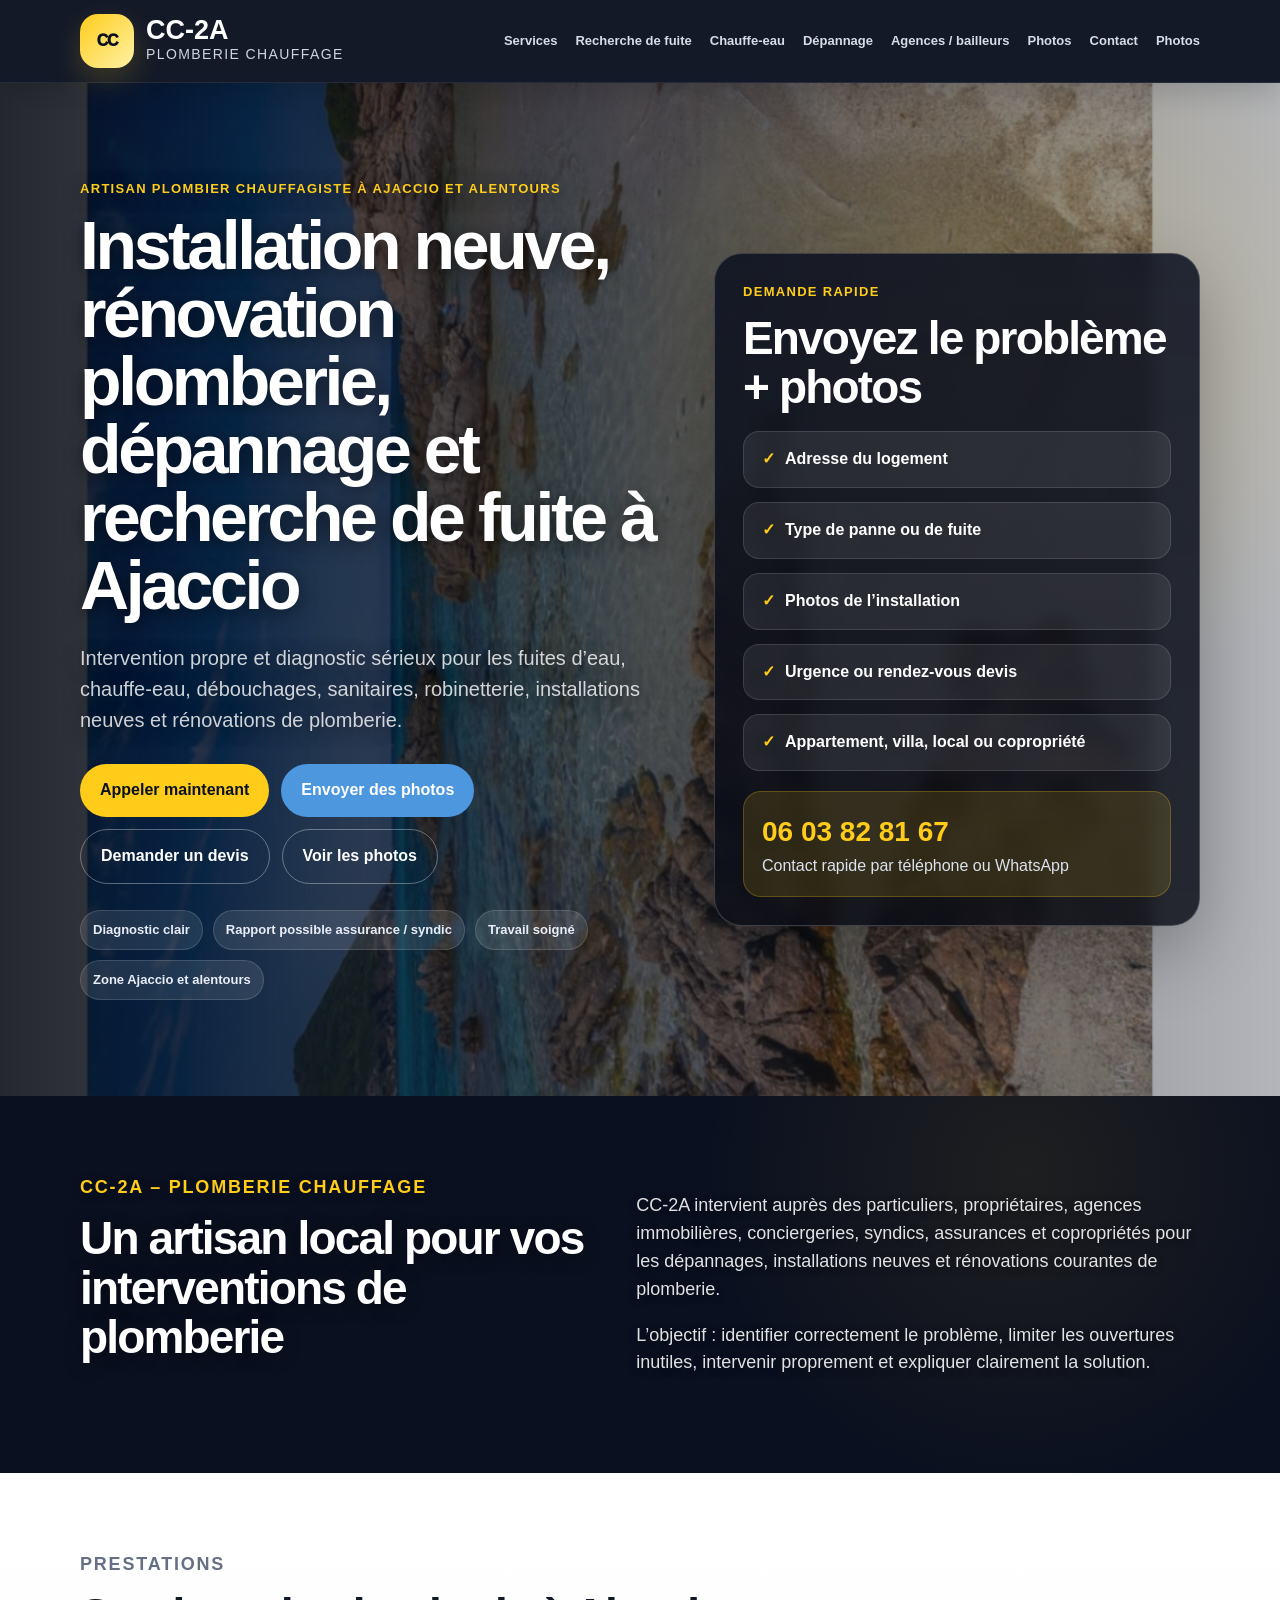
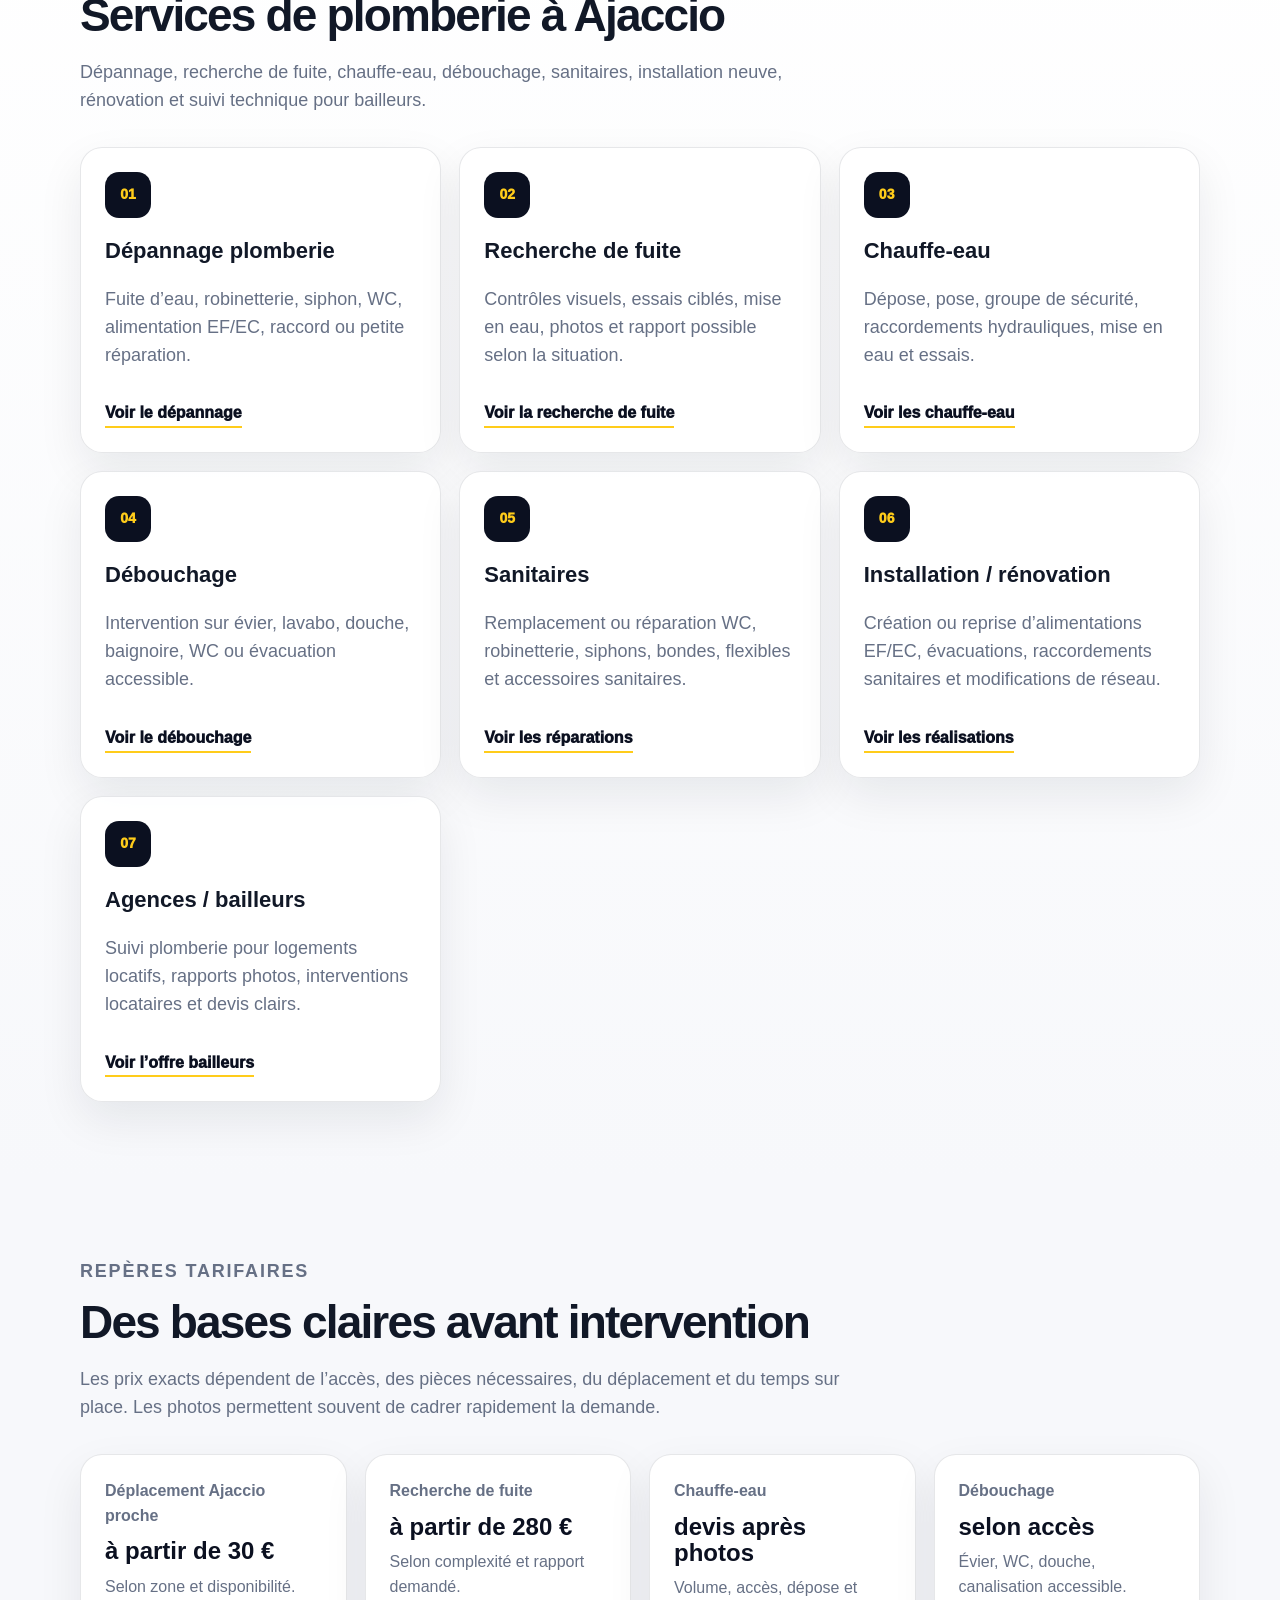
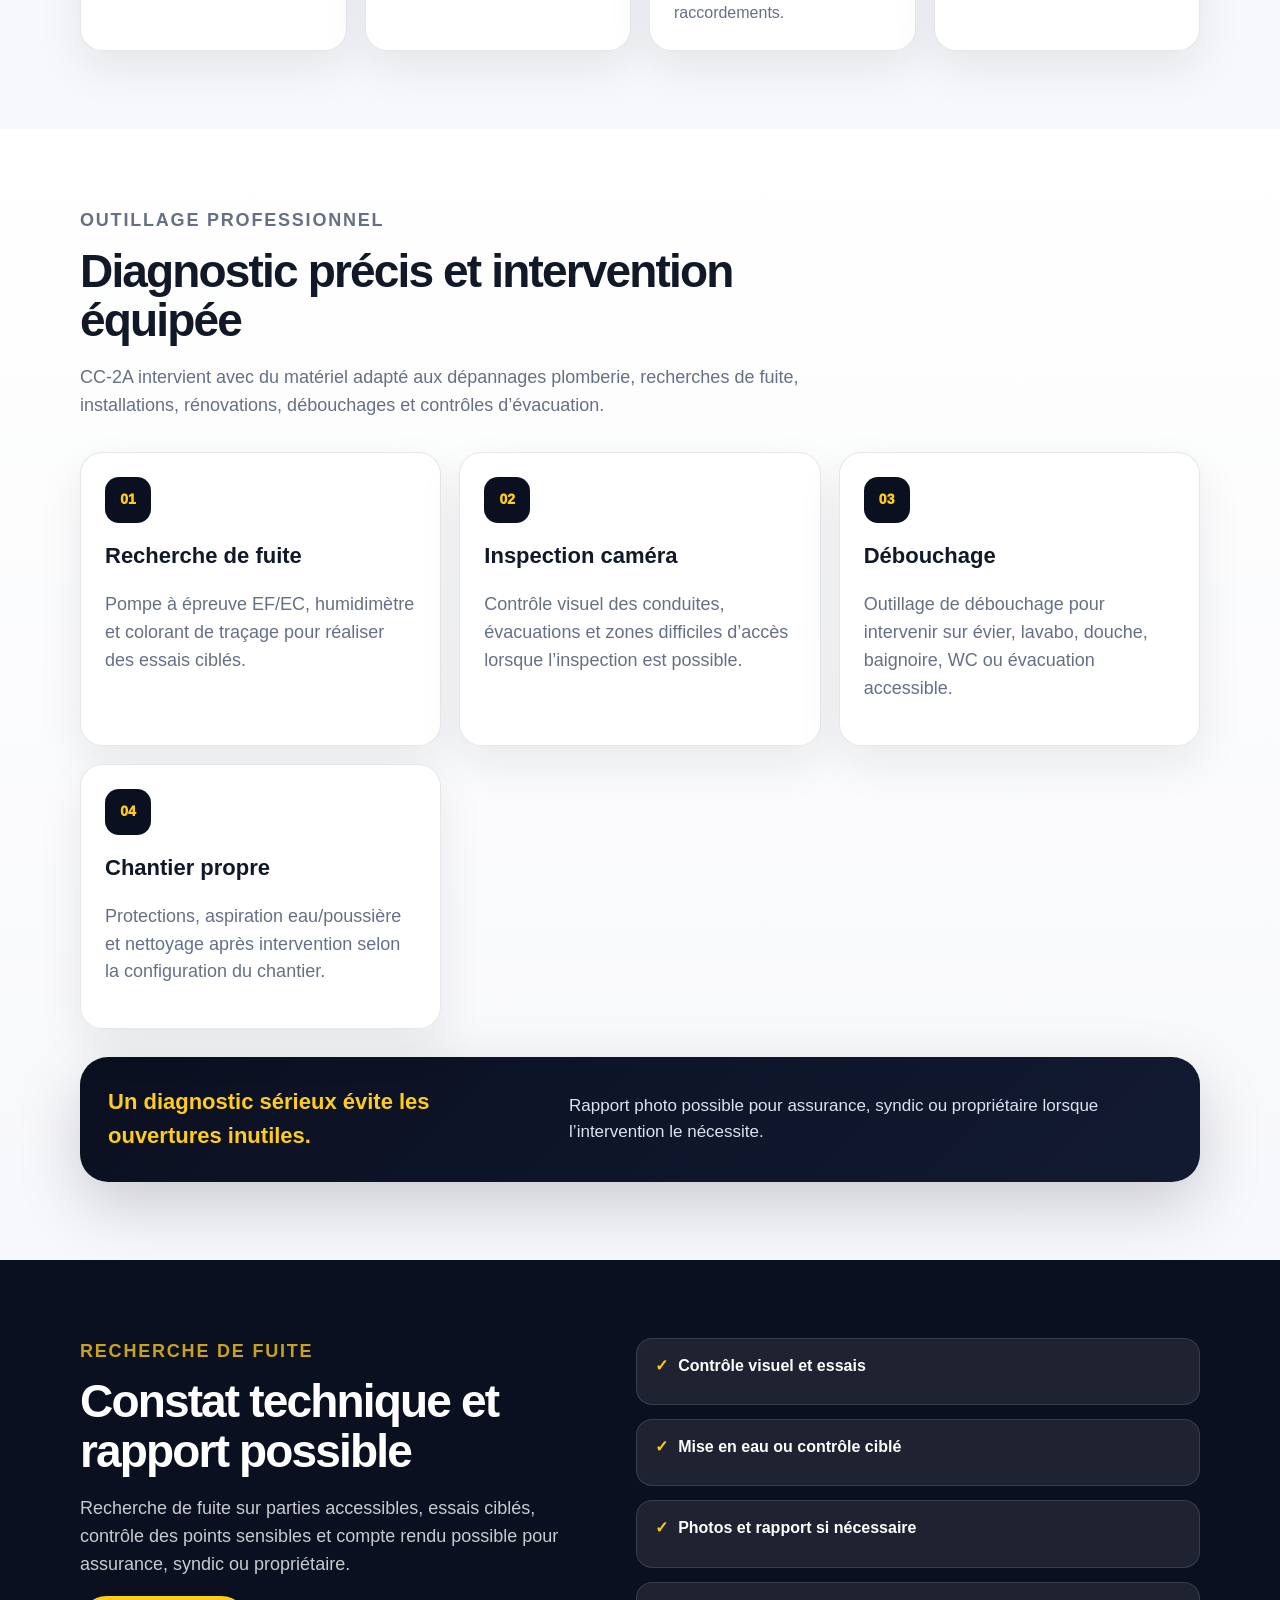
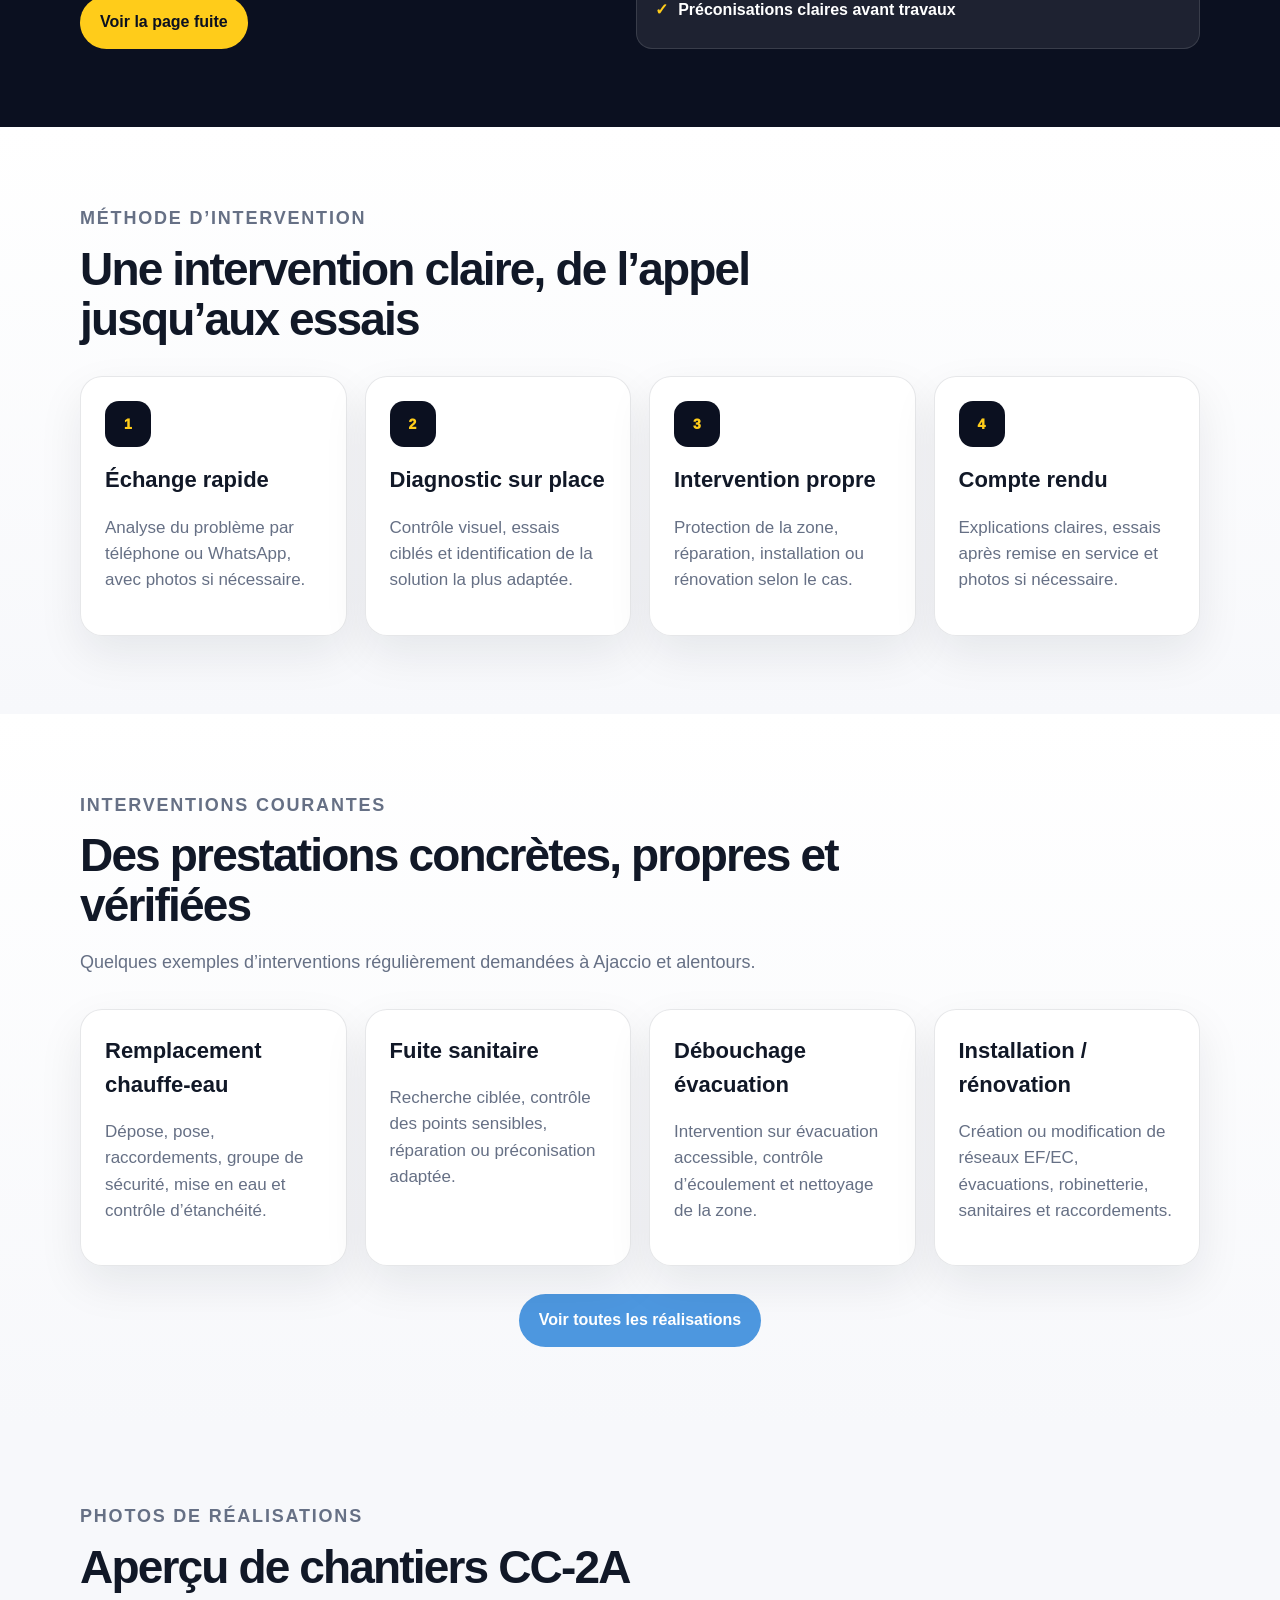
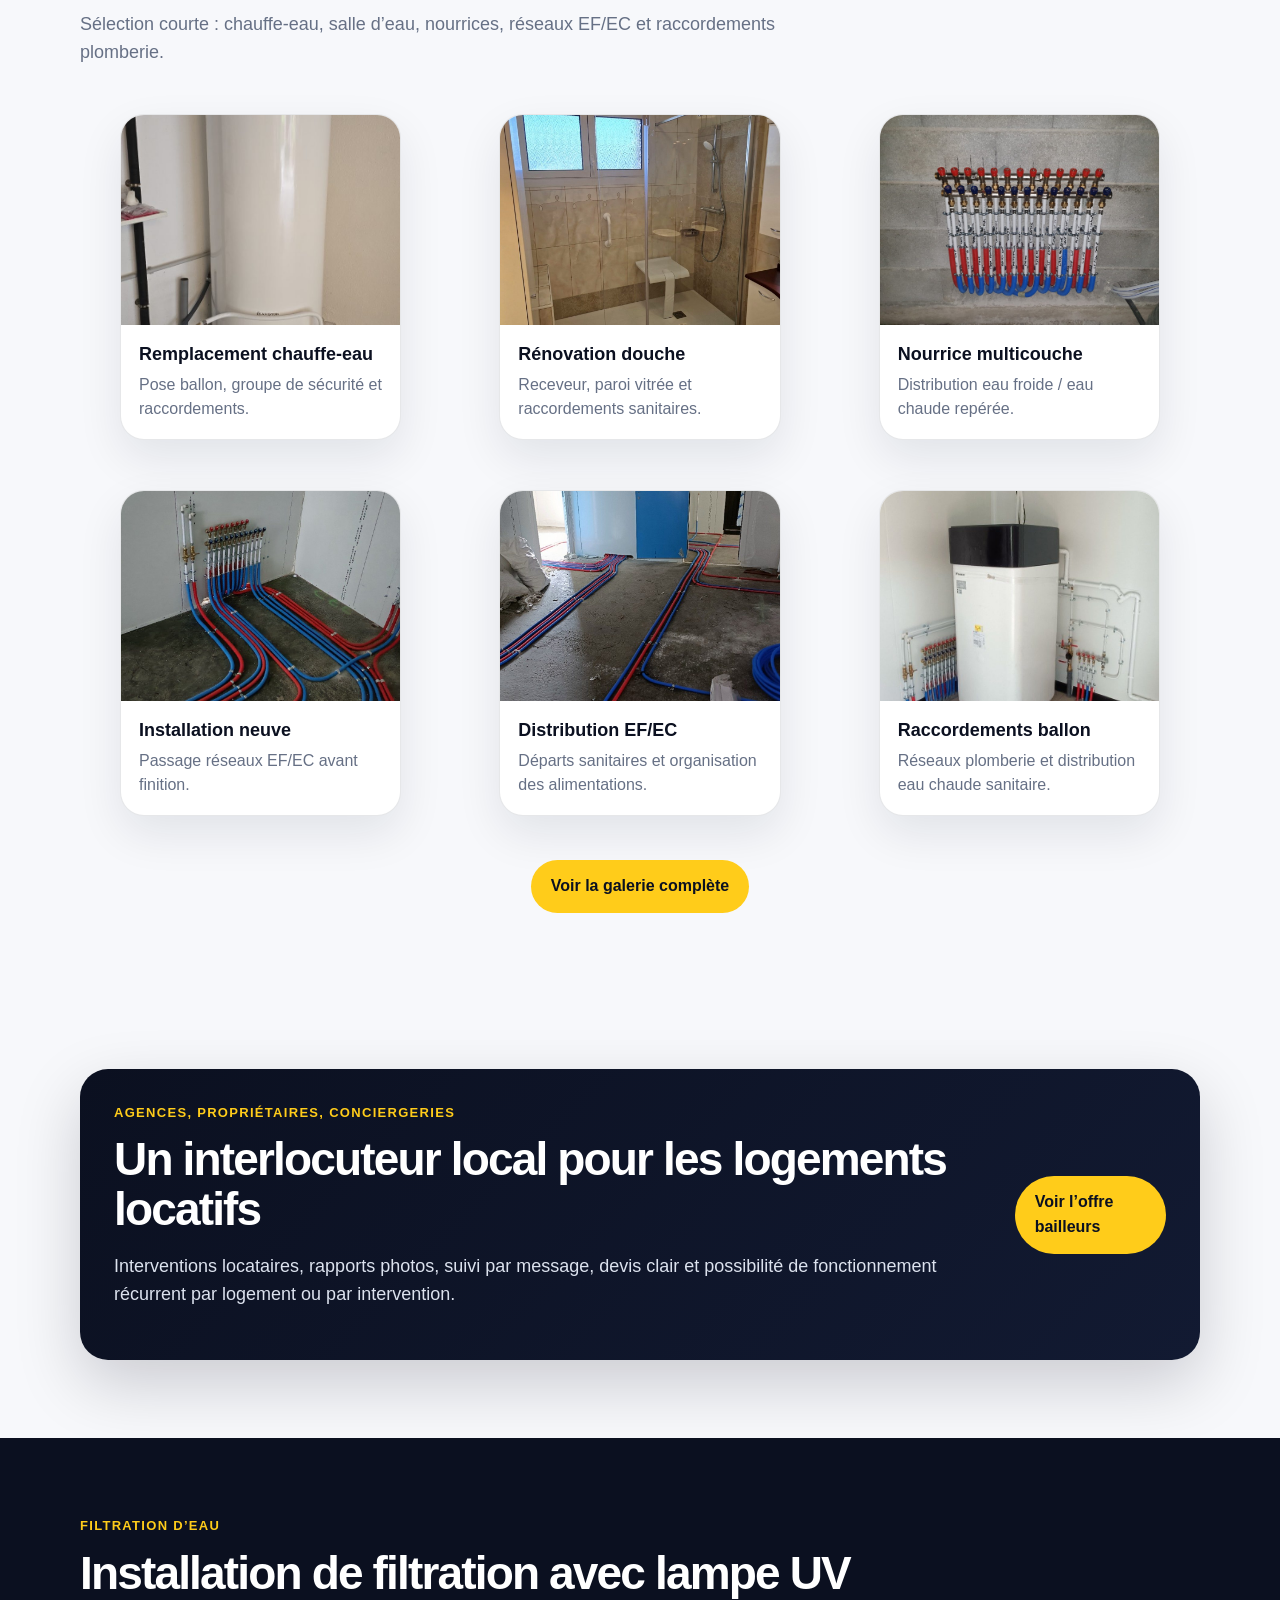
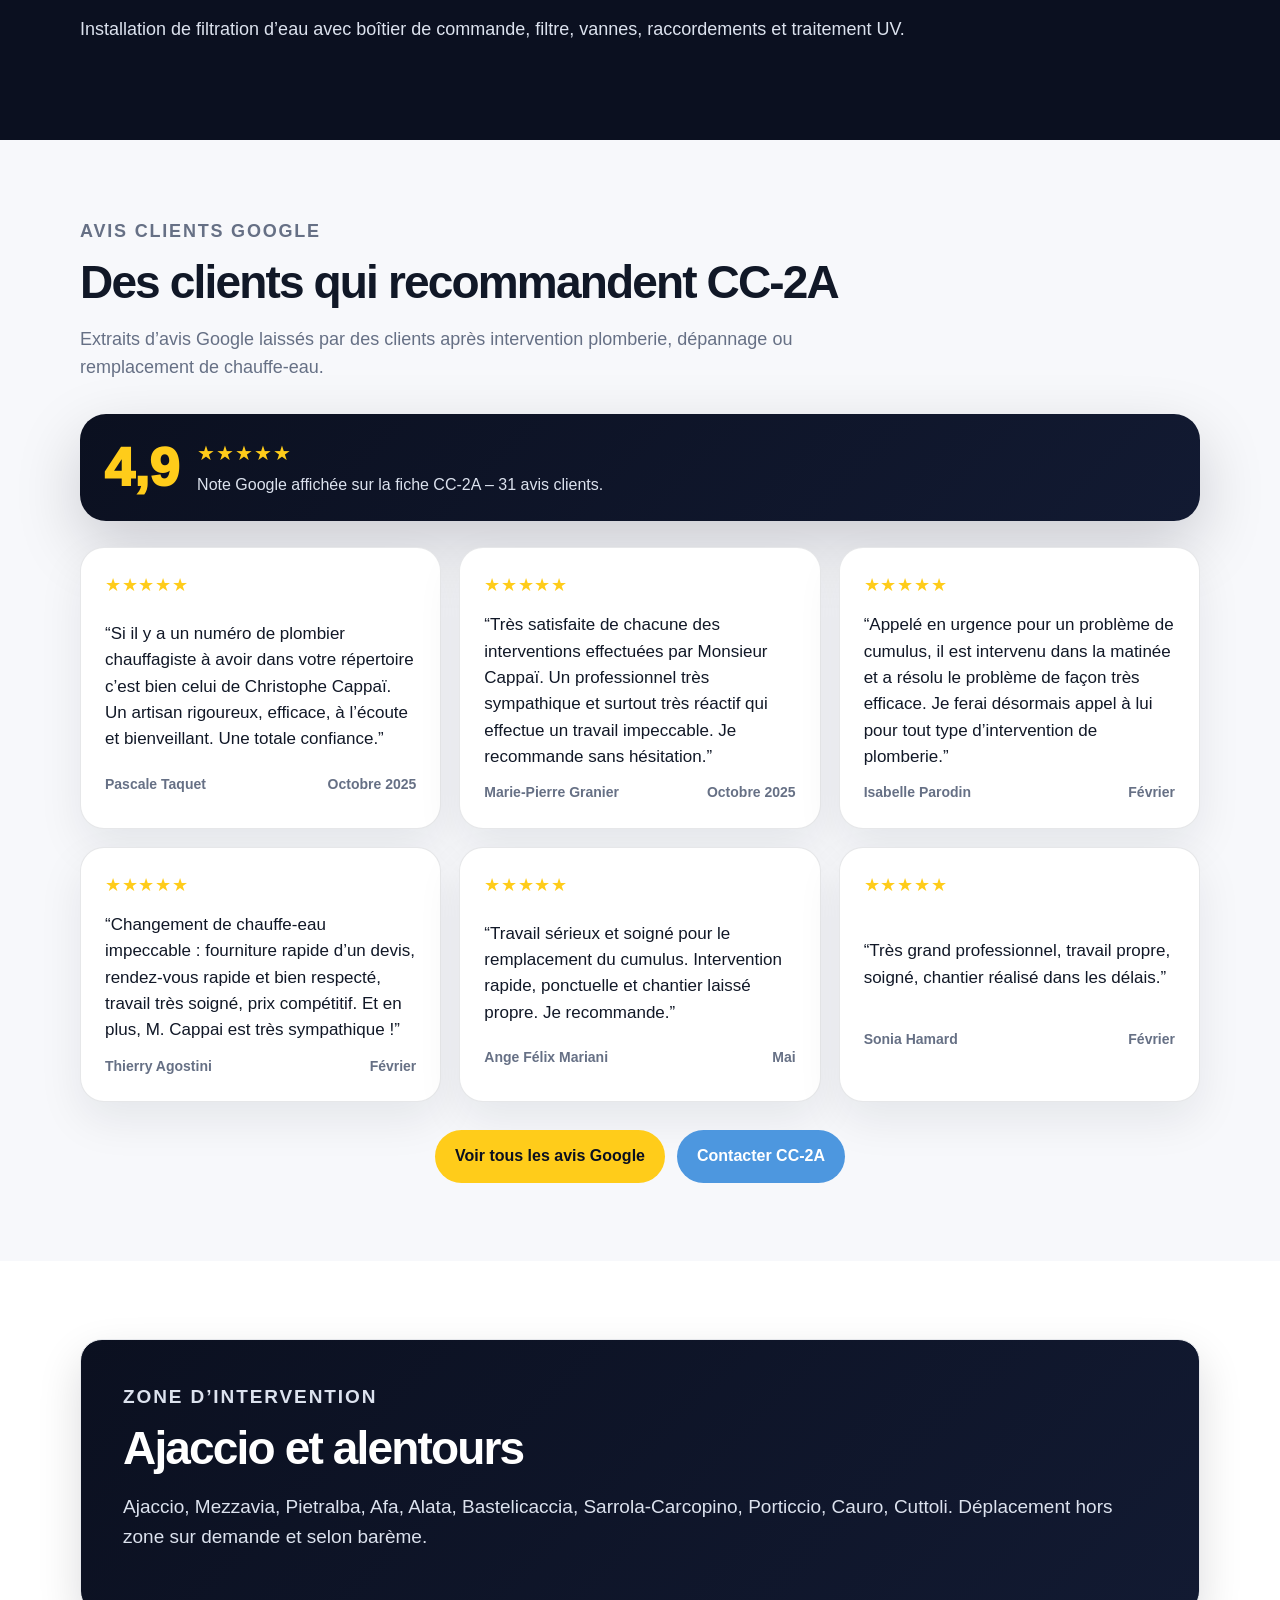
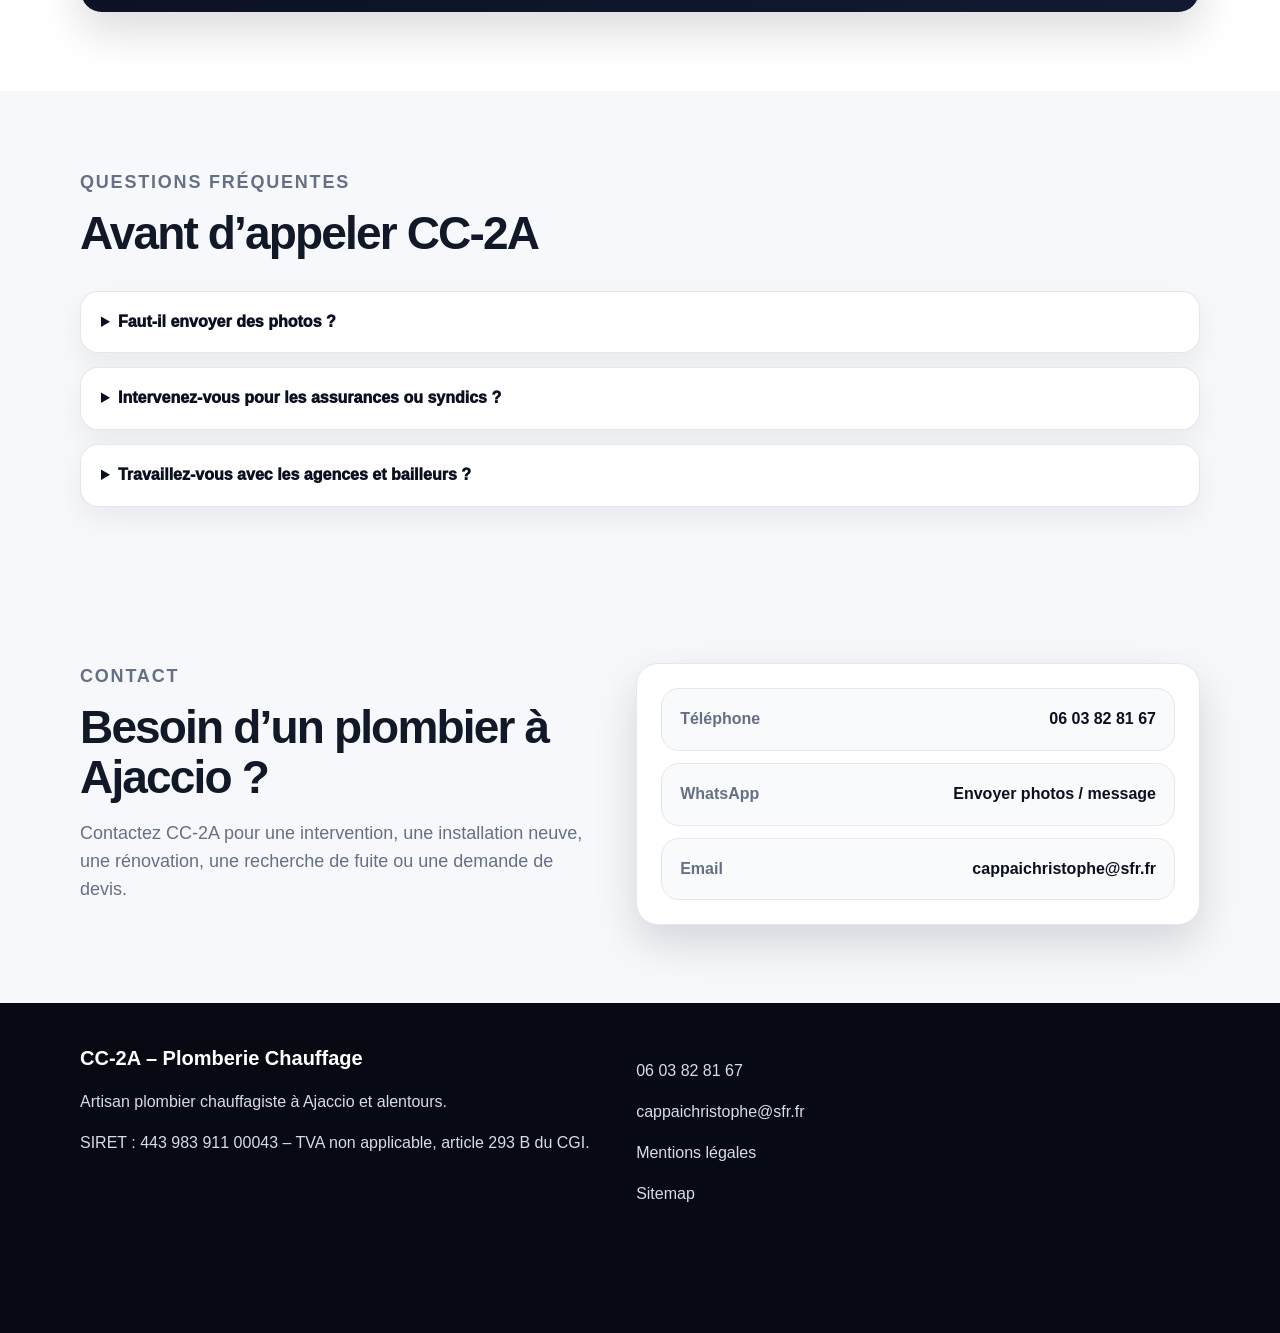
==== commit 556d8893: "Met à jour lien fiche Google avis" ====
--- a/index.html
+++ b/index.html
@@ -26,75 +26,50 @@
   "url": "https://cc-2a.github.io/cc2a-ajaccio/",
   "telephone": "+33603828167",
   "email": "cappaichristophe@sfr.fr",
-  "address": {
-    "@type": "PostalAddress",
-    "streetAddress": "Résidence Parc Azur",
-    "postalCode": "20090",
-    "addressLocality": "Ajaccio",
-    "addressCountry": "FR"
-  },
+  "address": {"@type": "PostalAddress", "streetAddress": "Résidence Parc Azur", "postalCode": "20090", "addressLocality": "Ajaccio", "addressCountry": "FR"},
   "areaServed": ["Ajaccio", "Mezzavia", "Alata", "Afa", "Bastelicaccia", "Sarrola-Carcopino", "Porticcio", "Cauro", "Cuttoli"],
   "priceRange": "€€"
 }
 </script>
 <header class="site-header">
   <div class="container nav">
-    <a class="brand premium-brand" href="index.html" aria-label="Retour à l’accueil CC-2A"><span class="brand-mark">CC</span><span><strong>CC-2A</strong><small>Plomberie Chauffage</small></span></a>
+    <a class="brand premium-brand" href="https://cc-2a.github.io/cc2a-ajaccio/" aria-label="Retour à l’accueil CC-2A"><span class="brand-mark">CC</span><span><strong>CC-2A</strong><small>Plomberie Chauffage</small></span></a>
     <button class="menu-toggle" aria-label="Ouvrir le menu" aria-expanded="false">☰</button>
     <nav class="main-nav" aria-label="Navigation principale">
-      <a href="index.html#services">Services</a>
-      <a href="recherche-fuite-ajaccio.html">Recherche de fuite</a>
-      <a href="remplacement-chauffe-eau-ajaccio.html">Chauffe-eau</a>
-      <a href="depannage-plomberie-ajaccio.html">Dépannage</a>
-      <a href="agences-bailleurs-conciergeries.html">Agences / bailleurs</a>
-      <a href="index.html#contact">Contact</a>
+      <a href="https://cc-2a.github.io/cc2a-ajaccio/#services">Services</a>
+      <a href="https://cc-2a.github.io/cc2a-ajaccio/recherche-fuite-ajaccio.html">Recherche de fuite</a>
+      <a href="https://cc-2a.github.io/cc2a-ajaccio/remplacement-chauffe-eau-ajaccio.html">Chauffe-eau</a>
+      <a href="https://cc-2a.github.io/cc2a-ajaccio/depannage-plomberie-ajaccio.html">Dépannage</a>
+      <a href="https://cc-2a.github.io/cc2a-ajaccio/agences-bailleurs-conciergeries.html">Agences / bailleurs</a>
+      <a href="https://cc-2a.github.io/cc2a-ajaccio/#photos">Photos</a>
+      <a href="https://cc-2a.github.io/cc2a-ajaccio/#contact">Contact</a>
     </nav>
   </div>
 </header>
 <main id="accueil">
-  <section class="hero premium-hero">
-    <div class="container hero-grid">
-      <div class="hero-content">
-        <p class="eyebrow">Artisan plombier chauffagiste à Ajaccio et alentours</p>
-        <h1>Installation neuve, rénovation plomberie, dépannage et recherche de fuite à Ajaccio</h1>
-        <p class="lead">Intervention propre et diagnostic sérieux pour les fuites d’eau, chauffe-eau, débouchages, sanitaires, robinetterie, installations neuves et rénovations de plomberie.</p>
-        <div class="hero-actions">
-          <a class="btn btn-primary" href="tel:+33603828167">Appeler maintenant</a>
-          <a class="btn btn-secondary" href="https://wa.me/33603828167?text=Bonjour%20CC-2A%2C%20je%20souhaite%20vous%20envoyer%20des%20photos%20pour%20une%20premi%C3%A8re%20estimation.%20Type%20de%20probl%C3%A8me%20%3A%20">Envoyer des photos</a>
-          <a class="btn btn-outline" href="mailto:cappaichristophe@sfr.fr?subject=Demande%20de%20devis%20CC-2A">Demander un devis</a>
-        </div>
-        <div class="trust-row premium-trust-row"><span>Diagnostic clair</span><span>Rapport possible assurance / syndic</span><span>Travail soigné</span><span>Zone Ajaccio et alentours</span></div>
-      </div>
-      <aside class="hero-side-card premium-side-card">
-        <p class="section-label">Demande rapide</p>
-        <h2>Envoyez le problème + photos</h2>
-        <ul class="value-list"><li>Adresse du logement</li><li>Type de panne ou de fuite</li><li>Photos de l’installation</li><li>Urgence ou rendez-vous devis</li><li>Appartement, villa, local ou copropriété</li></ul>
-        <div class="quick-contact"><strong>06 03 82 81 67</strong><span>Contact rapide par téléphone ou WhatsApp</span></div>
-      </aside>
-    </div>
-  </section>
+  <section class="hero premium-hero"><div class="container hero-grid"><div class="hero-content"><p class="eyebrow">Artisan plombier chauffagiste à Ajaccio et alentours</p><h1>Installation neuve, rénovation plomberie, dépannage et recherche de fuite à Ajaccio</h1><p class="lead">Intervention propre et diagnostic sérieux pour les fuites d’eau, chauffe-eau, débouchages, sanitaires, robinetterie, installations neuves et rénovations de plomberie.</p><div class="hero-actions"><a class="btn btn-primary" href="tel:+33603828167">Appeler maintenant</a><a class="btn btn-secondary" href="https://wa.me/33603828167?text=Bonjour%20CC-2A%2C%20je%20souhaite%20vous%20envoyer%20des%20photos%20pour%20une%20premi%C3%A8re%20estimation.%20Type%20de%20probl%C3%A8me%20%3A%20">Envoyer des photos</a><a class="btn btn-outline" href="mailto:cappaichristophe@sfr.fr?subject=Demande%20de%20devis%20CC-2A">Demander un devis</a><a class="btn btn-outline" href="#photos">Voir les photos</a></div><div class="trust-row premium-trust-row"><span>Diagnostic clair</span><span>Rapport possible assurance / syndic</span><span>Travail soigné</span><span>Zone Ajaccio et alentours</span></div></div><aside class="hero-side-card premium-side-card"><p class="section-label">Demande rapide</p><h2>Envoyez le problème + photos</h2><ul class="value-list"><li>Adresse du logement</li><li>Type de panne ou de fuite</li><li>Photos de l’installation</li><li>Urgence ou rendez-vous devis</li><li>Appartement, villa, local ou copropriété</li></ul><div class="quick-contact"><strong>06 03 82 81 67</strong><span>Contact rapide par téléphone ou WhatsApp</span></div></aside></div></section>
 
   <section class="section intro premium-intro"><div class="container two-cols"><div><p class="section-label">CC-2A – Plomberie Chauffage</p><h2>Un artisan local pour vos interventions de plomberie</h2></div><div><p>CC-2A intervient auprès des particuliers, propriétaires, agences immobilières, conciergeries, syndics, assurances et copropriétés pour les dépannages, installations neuves et rénovations courantes de plomberie.</p><p>L’objectif : identifier correctement le problème, limiter les ouvertures inutiles, intervenir proprement et expliquer clairement la solution.</p></div></div></section>
 
-  <section id="services" class="section services premium-services"><div class="container"><div class="section-head"><p class="section-label">Prestations</p><h2>Services de plomberie à Ajaccio</h2><p>Dépannage, recherche de fuite, chauffe-eau, débouchage, sanitaires, installation neuve, rénovation et suivi technique pour bailleurs.</p></div><div class="cards-grid premium-card-grid"><article class="service-card premium-card"><span class="card-kicker">01</span><h3>Dépannage plomberie</h3><p>Fuite d’eau, robinetterie, siphon, WC, alimentation EF/EC, raccord ou petite réparation.</p><a class="text-link" href="depannage-plomberie-ajaccio.html">Voir le dépannage</a></article><article class="service-card premium-card"><span class="card-kicker">02</span><h3>Recherche de fuite</h3><p>Contrôles visuels, essais ciblés, mise en eau, photos et rapport possible selon la situation.</p><a class="text-link" href="recherche-fuite-ajaccio.html">Voir la recherche de fuite</a></article><article class="service-card premium-card"><span class="card-kicker">03</span><h3>Chauffe-eau</h3><p>Dépose, pose, groupe de sécurité, raccordements hydrauliques, mise en eau et essais.</p><a class="text-link" href="remplacement-chauffe-eau-ajaccio.html">Voir les chauffe-eau</a></article><article class="service-card premium-card"><span class="card-kicker">04</span><h3>Débouchage</h3><p>Intervention sur évier, lavabo, douche, baignoire, WC ou évacuation accessible.</p><a class="text-link" href="debouchage-ajaccio.html">Voir le débouchage</a></article><article class="service-card premium-card"><span class="card-kicker">05</span><h3>Sanitaires</h3><p>Remplacement ou réparation WC, robinetterie, siphons, bondes, flexibles et accessoires sanitaires.</p><a class="text-link" href="depannage-plomberie-ajaccio.html">Voir les réparations</a></article><article class="service-card premium-card"><span class="card-kicker">06</span><h3>Installation / rénovation</h3><p>Création ou reprise d’alimentations EF/EC, évacuations, raccordements sanitaires et modifications de réseau.</p><a class="text-link" href="realisations.html">Voir les réalisations</a></article><article class="service-card premium-card"><span class="card-kicker">07</span><h3>Agences / bailleurs</h3><p>Suivi plomberie pour logements locatifs, rapports photos, interventions locataires et devis clairs.</p><a class="text-link" href="agences-bailleurs-conciergeries.html">Voir l’offre bailleurs</a></article></div></div></section>
+  <section id="services" class="section services premium-services"><div class="container"><div class="section-head"><p class="section-label">Prestations</p><h2>Services de plomberie à Ajaccio</h2><p>Dépannage, recherche de fuite, chauffe-eau, débouchage, sanitaires, installation neuve, rénovation et suivi technique pour bailleurs.</p></div><div class="cards-grid premium-card-grid"><article class="service-card premium-card"><span class="card-kicker">01</span><h3>Dépannage plomberie</h3><p>Fuite d’eau, robinetterie, siphon, WC, alimentation EF/EC, raccord ou petite réparation.</p><a class="text-link" href="https://cc-2a.github.io/cc2a-ajaccio/depannage-plomberie-ajaccio.html">Voir le dépannage</a></article><article class="service-card premium-card"><span class="card-kicker">02</span><h3>Recherche de fuite</h3><p>Contrôles visuels, essais ciblés, mise en eau, photos et rapport possible selon la situation.</p><a class="text-link" href="https://cc-2a.github.io/cc2a-ajaccio/recherche-fuite-ajaccio.html">Voir la recherche de fuite</a></article><article class="service-card premium-card"><span class="card-kicker">03</span><h3>Chauffe-eau</h3><p>Dépose, pose, groupe de sécurité, raccordements hydrauliques, mise en eau et essais.</p><a class="text-link" href="https://cc-2a.github.io/cc2a-ajaccio/remplacement-chauffe-eau-ajaccio.html">Voir les chauffe-eau</a></article><article class="service-card premium-card"><span class="card-kicker">04</span><h3>Débouchage</h3><p>Intervention sur évier, lavabo, douche, baignoire, WC ou évacuation accessible.</p><a class="text-link" href="https://cc-2a.github.io/cc2a-ajaccio/debouchage-ajaccio.html">Voir le débouchage</a></article><article class="service-card premium-card"><span class="card-kicker">05</span><h3>Sanitaires</h3><p>Remplacement ou réparation WC, robinetterie, siphons, bondes, flexibles et accessoires sanitaires.</p><a class="text-link" href="https://cc-2a.github.io/cc2a-ajaccio/depannage-plomberie-ajaccio.html">Voir les réparations</a></article><article class="service-card premium-card"><span class="card-kicker">06</span><h3>Installation / rénovation</h3><p>Création ou reprise d’alimentations EF/EC, évacuations, raccordements sanitaires et modifications de réseau.</p><a class="text-link" href="https://cc-2a.github.io/cc2a-ajaccio/realisations.html">Voir les réalisations</a></article><article class="service-card premium-card"><span class="card-kicker">07</span><h3>Agences / bailleurs</h3><p>Suivi plomberie pour logements locatifs, rapports photos, interventions locataires et devis clairs.</p><a class="text-link" href="https://cc-2a.github.io/cc2a-ajaccio/agences-bailleurs-conciergeries.html">Voir l’offre bailleurs</a></article></div></div></section>
 
   <section class="section pricing-strip"><div class="container"><div class="section-head"><p class="section-label">Repères tarifaires</p><h2>Des bases claires avant intervention</h2><p>Les prix exacts dépendent de l’accès, des pièces nécessaires, du déplacement et du temps sur place. Les photos permettent souvent de cadrer rapidement la demande.</p></div><div class="price-grid"><article class="price-card"><span>Déplacement Ajaccio proche</span><strong>à partir de 30 €</strong><p>Selon zone et disponibilité.</p></article><article class="price-card"><span>Recherche de fuite</span><strong>à partir de 280 €</strong><p>Selon complexité et rapport demandé.</p></article><article class="price-card"><span>Chauffe-eau</span><strong>devis après photos</strong><p>Volume, accès, dépose et raccordements.</p></article><article class="price-card"><span>Débouchage</span><strong>selon accès</strong><p>Évier, WC, douche, canalisation accessible.</p></article></div></div></section>
 
   <section id="outillage" class="section tools premium-tools"><div class="container"><div class="section-head"><p class="section-label">Outillage professionnel</p><h2>Diagnostic précis et intervention équipée</h2><p>CC-2A intervient avec du matériel adapté aux dépannages plomberie, recherches de fuite, installations, rénovations, débouchages et contrôles d’évacuation.</p></div><div class="tools-grid premium-card-grid"><article class="tool-card premium-card"><span class="tool-icon">01</span><h3>Recherche de fuite</h3><p>Pompe à épreuve EF/EC, humidimètre et colorant de traçage pour réaliser des essais ciblés.</p></article><article class="tool-card premium-card"><span class="tool-icon">02</span><h3>Inspection caméra</h3><p>Contrôle visuel des conduites, évacuations et zones difficiles d’accès lorsque l’inspection est possible.</p></article><article class="tool-card premium-card"><span class="tool-icon">03</span><h3>Débouchage</h3><p>Outillage de débouchage pour intervenir sur évier, lavabo, douche, baignoire, WC ou évacuation accessible.</p></article><article class="tool-card premium-card"><span class="tool-icon">04</span><h3>Chantier propre</h3><p>Protections, aspiration eau/poussière et nettoyage après intervention selon la configuration du chantier.</p></article></div><div class="tool-proof"><strong>Un diagnostic sérieux évite les ouvertures inutiles.</strong><span>Rapport photo possible pour assurance, syndic ou propriétaire lorsque l’intervention le nécessite.</span></div></div></section>
 
-  <section id="fuite" class="section feature dark premium-feature-dark"><div class="container feature-grid"><div><p class="section-label">Recherche de fuite</p><h2>Constat technique et rapport possible</h2><p>Recherche de fuite sur parties accessibles, essais ciblés, contrôle des points sensibles et compte rendu possible pour assurance, syndic ou propriétaire.</p><a class="btn btn-primary" href="recherche-fuite-ajaccio.html">Voir la page fuite</a></div><ul class="check-list"><li>Contrôle visuel et essais</li><li>Mise en eau ou contrôle ciblé</li><li>Photos et rapport si nécessaire</li><li>Préconisations claires avant travaux</li></ul></div></section>
+  <section id="fuite" class="section feature dark premium-feature-dark"><div class="container feature-grid"><div><p class="section-label">Recherche de fuite</p><h2>Constat technique et rapport possible</h2><p>Recherche de fuite sur parties accessibles, essais ciblés, contrôle des points sensibles et compte rendu possible pour assurance, syndic ou propriétaire.</p><a class="btn btn-primary" href="https://cc-2a.github.io/cc2a-ajaccio/recherche-fuite-ajaccio.html">Voir la page fuite</a></div><ul class="check-list"><li>Contrôle visuel et essais</li><li>Mise en eau ou contrôle ciblé</li><li>Photos et rapport si nécessaire</li><li>Préconisations claires avant travaux</li></ul></div></section>
 
   <section id="methode" class="section method premium-method"><div class="container"><div class="section-head"><p class="section-label">Méthode d’intervention</p><h2>Une intervention claire, de l’appel jusqu’aux essais</h2></div><div class="method-grid"><article><span>1</span><h3>Échange rapide</h3><p>Analyse du problème par téléphone ou WhatsApp, avec photos si nécessaire.</p></article><article><span>2</span><h3>Diagnostic sur place</h3><p>Contrôle visuel, essais ciblés et identification de la solution la plus adaptée.</p></article><article><span>3</span><h3>Intervention propre</h3><p>Protection de la zone, réparation, installation ou rénovation selon le cas.</p></article><article><span>4</span><h3>Compte rendu</h3><p>Explications claires, essais après remise en service et photos si nécessaire.</p></article></div></div></section>
 
-  <section id="realisations" class="section realisations premium-realisations"><div class="container"><div class="section-head"><p class="section-label">Interventions courantes</p><h2>Des prestations concrètes, propres et vérifiées</h2><p>Quelques exemples d’interventions régulièrement demandées à Ajaccio et alentours.</p></div><div class="realisation-grid"><article><h3>Remplacement chauffe-eau</h3><p>Dépose, pose, raccordements, groupe de sécurité, mise en eau et contrôle d’étanchéité.</p></article><article><h3>Fuite sanitaire</h3><p>Recherche ciblée, contrôle des points sensibles, réparation ou préconisation adaptée.</p></article><article><h3>Débouchage évacuation</h3><p>Intervention sur évacuation accessible, contrôle d’écoulement et nettoyage de la zone.</p></article><article><h3>Installation / rénovation</h3><p>Création ou modification de réseaux EF/EC, évacuations, robinetterie, sanitaires et raccordements.</p></article></div><div class="center-action"><a class="btn btn-secondary" href="realisations.html">Voir toutes les réalisations</a></div></div></section>
+  <section id="realisations" class="section realisations premium-realisations"><div class="container"><div class="section-head"><p class="section-label">Interventions courantes</p><h2>Des prestations concrètes, propres et vérifiées</h2><p>Quelques exemples d’interventions régulièrement demandées à Ajaccio et alentours.</p></div><div class="realisation-grid"><article><h3>Remplacement chauffe-eau</h3><p>Dépose, pose, raccordements, groupe de sécurité, mise en eau et contrôle d’étanchéité.</p></article><article><h3>Fuite sanitaire</h3><p>Recherche ciblée, contrôle des points sensibles, réparation ou préconisation adaptée.</p></article><article><h3>Débouchage évacuation</h3><p>Intervention sur évacuation accessible, contrôle d’écoulement et nettoyage de la zone.</p></article><article><h3>Installation / rénovation</h3><p>Création ou modification de réseaux EF/EC, évacuations, robinetterie, sanitaires et raccordements.</p></article></div><div class="center-action"><a class="btn btn-secondary" href="https://cc-2a.github.io/cc2a-ajaccio/realisations.html">Voir toutes les réalisations</a></div></div></section>
 
-  <section class="section work-gallery-section"><div class="container"><div class="section-head"><p class="section-label">Photos de réalisations</p><h2>Aperçu de chantiers CC-2A</h2><p>Sélection courte : chauffe-eau, salle d’eau, nourrices, réseaux EF/EC et raccordements plomberie.</p></div><div class="work-gallery"><figure class="work-gallery-card"><img src="01-remplacement-chauffe-eau-ariston.jpg" alt="Remplacement chauffe-eau Ariston à Ajaccio" loading="lazy"><figcaption><strong>Remplacement chauffe-eau</strong><span>Pose ballon, groupe de sécurité et raccordements.</span></figcaption></figure><figure class="work-gallery-card"><img src="02-renovation-douche-beige.jpg" alt="Rénovation douche avec paroi vitrée" loading="lazy"><figcaption><strong>Rénovation douche</strong><span>Receveur, paroi vitrée et raccordements sanitaires.</span></figcaption></figure><figure class="work-gallery-card"><img src="03-nourrice-multicouche-complete.jpg" alt="Nourrice multicouche complète" loading="lazy"><figcaption><strong>Nourrice multicouche</strong><span>Distribution eau froide / eau chaude repérée.</span></figcaption></figure><figure class="work-gallery-card"><img src="09-reseau-multicouche-au-sol.jpg" alt="Réseau multicouche au sol" loading="lazy"><figcaption><strong>Installation neuve</strong><span>Passage réseaux EF/EC avant finition.</span></figcaption></figure><figure class="work-gallery-card"><img src="10-distribution-ef-ec-complete.jpg" alt="Distribution EF EC complète" loading="lazy"><figcaption><strong>Distribution EF/EC</strong><span>Départs sanitaires et organisation des alimentations.</span></figcaption></figure><figure class="work-gallery-card"><img src="11-ballon-thermodynamique-nourrices.jpg" alt="Ballon et nourrices plomberie" loading="lazy"><figcaption><strong>Raccordements ballon</strong><span>Réseaux plomberie et distribution eau chaude sanitaire.</span></figcaption></figure></div><div class="center-action"><a class="btn btn-primary" href="realisations.html">Voir la galerie complète</a></div></div></section>
+  <section id="photos" class="section work-gallery-section"><div class="container"><div class="section-head"><p class="section-label">Photos de réalisations</p><h2>Aperçu de chantiers CC-2A</h2><p>Sélection courte : chauffe-eau, salle d’eau, nourrices, réseaux EF/EC et raccordements plomberie.</p></div><div class="work-gallery"><figure class="work-gallery-card"><img src="01-remplacement-chauffe-eau-ariston.jpg" alt="Remplacement chauffe-eau Ariston à Ajaccio" loading="lazy"><figcaption><strong>Remplacement chauffe-eau</strong><span>Pose ballon, groupe de sécurité et raccordements.</span></figcaption></figure><figure class="work-gallery-card"><img src="02-renovation-douche-beige.jpg" alt="Rénovation douche avec paroi vitrée" loading="lazy"><figcaption><strong>Rénovation douche</strong><span>Receveur, paroi vitrée et raccordements sanitaires.</span></figcaption></figure><figure class="work-gallery-card"><img src="03-nourrice-multicouche-complete.jpg" alt="Nourrice multicouche complète" loading="lazy"><figcaption><strong>Nourrice multicouche</strong><span>Distribution eau froide / eau chaude repérée.</span></figcaption></figure><figure class="work-gallery-card"><img src="09-reseau-multicouche-au-sol.jpg" alt="Réseau multicouche au sol" loading="lazy"><figcaption><strong>Installation neuve</strong><span>Passage réseaux EF/EC avant finition.</span></figcaption></figure><figure class="work-gallery-card"><img src="10-distribution-ef-ec-complete.jpg" alt="Distribution EF EC complète" loading="lazy"><figcaption><strong>Distribution EF/EC</strong><span>Départs sanitaires et organisation des alimentations.</span></figcaption></figure><figure class="work-gallery-card"><img src="11-ballon-thermodynamique-nourrices.jpg" alt="Ballon et nourrices plomberie" loading="lazy"><figcaption><strong>Raccordements ballon</strong><span>Réseaux plomberie et distribution eau chaude sanitaire.</span></figcaption></figure></div><div class="center-action"><a class="btn btn-primary" href="https://cc-2a.github.io/cc2a-ajaccio/realisations.html">Voir la galerie complète</a></div></div></section>
 
-  <section class="section agency-callout"><div class="container cta-band"><div><p class="section-label">Agences, propriétaires, conciergeries</p><h2>Un interlocuteur local pour les logements locatifs</h2><p>Interventions locataires, rapports photos, suivi par message, devis clair et possibilité de fonctionnement récurrent par logement ou par intervention.</p></div><a class="btn btn-primary" href="agences-bailleurs-conciergeries.html">Voir l’offre bailleurs</a></div></section>
+  <section class="section agency-callout"><div class="container cta-band"><div><p class="section-label">Agences, propriétaires, conciergeries</p><h2>Un interlocuteur local pour les logements locatifs</h2><p>Interventions locataires, rapports photos, suivi par message, devis clair et possibilité de fonctionnement récurrent par logement ou par intervention.</p></div><a class="btn btn-primary" href="https://cc-2a.github.io/cc2a-ajaccio/agences-bailleurs-conciergeries.html">Voir l’offre bailleurs</a></div></section>
 
   <section id="filtration" class="section gallery premium-gallery"><div class="container"><p class="section-label">Filtration d’eau</p><h2>Installation de filtration avec lampe UV</h2><p>Installation de filtration d’eau avec boîtier de commande, filtre, vannes, raccordements et traitement UV.</p></div></section>
 
-  <section id="avis" class="section reviews premium-reviews"><div class="container"><div class="section-head"><p class="section-label">Avis clients Google</p><h2>Des clients qui recommandent CC-2A</h2><p>Extraits d’avis Google laissés par des clients après intervention plomberie, dépannage ou remplacement de chauffe-eau.</p></div><div class="google-rating-card"><strong class="rating-number">4,9</strong><div><div class="rating-stars">★★★★★</div><p>Note Google affichée sur la fiche CC-2A – 31 avis clients.</p></div></div><div class="review-grid-public"><article class="review-public-card"><div class="stars">★★★★★</div><blockquote>“Si il y a un numéro de plombier chauffagiste à avoir dans votre répertoire c’est bien celui de Christophe Cappaï. Un artisan rigoureux, efficace, à l’écoute et bienveillant. Une totale confiance.”</blockquote><footer><span>Pascale Taquet</span><span>Octobre 2025</span></footer></article><article class="review-public-card"><div class="stars">★★★★★</div><blockquote>“Très satisfaite de chacune des interventions effectuées par Monsieur Cappaï. Un professionnel très sympathique et surtout très réactif qui effectue un travail impeccable. Je recommande sans hésitation.”</blockquote><footer><span>Marie-Pierre Granier</span><span>Octobre 2025</span></footer></article><article class="review-public-card"><div class="stars">★★★★★</div><blockquote>“Appelé en urgence pour un problème de cumulus, il est intervenu dans la matinée et a résolu le problème de façon très efficace. Je ferai désormais appel à lui pour tout type d’intervention de plomberie.”</blockquote><footer><span>Isabelle Parodin</span><span>Février</span></footer></article><article class="review-public-card"><div class="stars">★★★★★</div><blockquote>“Changement de chauffe-eau impeccable : fourniture rapide d’un devis, rendez-vous rapide et bien respecté, travail très soigné, prix compétitif. Et en plus, M. Cappai est très sympathique !”</blockquote><footer><span>Thierry Agostini</span><span>Février</span></footer></article><article class="review-public-card"><div class="stars">★★★★★</div><blockquote>“Travail sérieux et soigné pour le remplacement du cumulus. Intervention rapide, ponctuelle et chantier laissé propre. Je recommande.”</blockquote><footer><span>Ange Félix Mariani</span><span>Mai</span></footer></article><article class="review-public-card"><div class="stars">★★★★★</div><blockquote>“Très grand professionnel, travail propre, soigné, chantier réalisé dans les délais.”</blockquote><footer><span>Sonia Hamard</span><span>Février</span></footer></article></div><div class="review-actions"><a class="btn btn-primary" href="https://maps.app.goo.gl/3Cr2gadYiQJYQ83j8?g_st=ac" target="_blank" rel="noopener">Voir tous les avis Google</a><a class="btn btn-secondary" href="https://wa.me/33603828167?text=Bonjour%20CC-2A%2C%20j%E2%80%99ai%20vu%20vos%20avis%20Google%20et%20je%20souhaite%20vous%20contacter%20pour%20une%20intervention.">Contacter CC-2A</a></div></div></section>
+  <section id="avis" class="section reviews premium-reviews"><div class="container"><div class="section-head"><p class="section-label">Avis clients Google</p><h2>Des clients qui recommandent CC-2A</h2><p>Extraits d’avis Google laissés par des clients après intervention plomberie, dépannage ou remplacement de chauffe-eau.</p></div><div class="google-rating-card"><strong class="rating-number">4,9</strong><div><div class="rating-stars">★★★★★</div><p>Note Google affichée sur la fiche CC-2A – 31 avis clients.</p></div></div><div class="review-grid-public"><article class="review-public-card"><div class="stars">★★★★★</div><blockquote>“Si il y a un numéro de plombier chauffagiste à avoir dans votre répertoire c’est bien celui de Christophe Cappaï. Un artisan rigoureux, efficace, à l’écoute et bienveillant. Une totale confiance.”</blockquote><footer><span>Pascale Taquet</span><span>Octobre 2025</span></footer></article><article class="review-public-card"><div class="stars">★★★★★</div><blockquote>“Très satisfaite de chacune des interventions effectuées par Monsieur Cappaï. Un professionnel très sympathique et surtout très réactif qui effectue un travail impeccable. Je recommande sans hésitation.”</blockquote><footer><span>Marie-Pierre Granier</span><span>Octobre 2025</span></footer></article><article class="review-public-card"><div class="stars">★★★★★</div><blockquote>“Appelé en urgence pour un problème de cumulus, il est intervenu dans la matinée et a résolu le problème de façon très efficace. Je ferai désormais appel à lui pour tout type d’intervention de plomberie.”</blockquote><footer><span>Isabelle Parodin</span><span>Février</span></footer></article><article class="review-public-card"><div class="stars">★★★★★</div><blockquote>“Changement de chauffe-eau impeccable : fourniture rapide d’un devis, rendez-vous rapide et bien respecté, travail très soigné, prix compétitif. Et en plus, M. Cappai est très sympathique !”</blockquote><footer><span>Thierry Agostini</span><span>Février</span></footer></article><article class="review-public-card"><div class="stars">★★★★★</div><blockquote>“Travail sérieux et soigné pour le remplacement du cumulus. Intervention rapide, ponctuelle et chantier laissé propre. Je recommande.”</blockquote><footer><span>Ange Félix Mariani</span><span>Mai</span></footer></article><article class="review-public-card"><div class="stars">★★★★★</div><blockquote>“Très grand professionnel, travail propre, soigné, chantier réalisé dans les délais.”</blockquote><footer><span>Sonia Hamard</span><span>Février</span></footer></article></div><div class="review-actions"><a class="btn btn-primary" href="https://share.google/UyPYyJFAwDqwBp60K" target="_blank" rel="noopener">Voir tous les avis Google</a><a class="btn btn-secondary" href="https://wa.me/33603828167?text=Bonjour%20CC-2A%2C%20j%E2%80%99ai%20vu%20vos%20avis%20Google%20et%20je%20souhaite%20vous%20contacter%20pour%20une%20intervention.">Contacter CC-2A</a></div></div></section>
 
   <section id="zone" class="section zone premium-zone"><div class="container zone-card"><p class="section-label">Zone d’intervention</p><h2>Ajaccio et alentours</h2><p>Ajaccio, Mezzavia, Pietralba, Afa, Alata, Bastelicaccia, Sarrola-Carcopino, Porticcio, Cauro, Cuttoli. Déplacement hors zone sur demande et selon barème.</p></div></section>
 
@@ -102,7 +77,7 @@
 
   <section id="contact" class="section contact premium-contact"><div class="container contact-grid"><div><p class="section-label">Contact</p><h2>Besoin d’un plombier à Ajaccio ?</h2><p>Contactez CC-2A pour une intervention, une installation neuve, une rénovation, une recherche de fuite ou une demande de devis.</p></div><div class="contact-card"><a class="contact-item" href="tel:+33603828167"><span>Téléphone</span><strong>06 03 82 81 67</strong></a><a class="contact-item" href="https://wa.me/33603828167?text=Bonjour%20CC-2A%2C%20je%20souhaite%20vous%20envoyer%20des%20photos%20pour%20une%20premi%C3%A8re%20estimation.%20Type%20de%20probl%C3%A8me%20%3A%20"><span>WhatsApp</span><strong>Envoyer photos / message</strong></a><a class="contact-item" href="mailto:cappaichristophe@sfr.fr?subject=Demande%20de%20devis%20CC-2A"><span>Email</span><strong>cappaichristophe@sfr.fr</strong></a></div></div></section>
 </main>
-<footer class="site-footer premium-footer"><div class="container footer-grid"><div><strong>CC-2A – Plomberie Chauffage</strong><p>Artisan plombier chauffagiste à Ajaccio et alentours.</p><p>SIRET : 443 983 911 00043 – TVA non applicable, article 293 B du CGI.</p></div><div><p><a href="tel:+33603828167">06 03 82 81 67</a></p><p><a href="mailto:cappaichristophe@sfr.fr">cappaichristophe@sfr.fr</a></p><p><a href="mentions-legales.html">Mentions légales</a></p><p><a href="sitemap.xml">Sitemap</a></p></div></div></footer>
+<footer class="site-footer premium-footer"><div class="container footer-grid"><div><strong>CC-2A – Plomberie Chauffage</strong><p>Artisan plombier chauffagiste à Ajaccio et alentours.</p><p>SIRET : 443 983 911 00043 – TVA non applicable, article 293 B du CGI.</p></div><div><p><a href="tel:+33603828167">06 03 82 81 67</a></p><p><a href="mailto:cappaichristophe@sfr.fr">cappaichristophe@sfr.fr</a></p><p><a href="https://cc-2a.github.io/cc2a-ajaccio/mentions-legales.html">Mentions légales</a></p><p><a href="https://cc-2a.github.io/cc2a-ajaccio/sitemap.xml">Sitemap</a></p></div></div></footer>
 <div class="mobile-cta" aria-label="Contact rapide mobile"><a href="tel:+33603828167">Appeler</a><a href="https://wa.me/33603828167?text=Bonjour%20CC-2A%2C%20je%20souhaite%20vous%20envoyer%20des%20photos%20pour%20une%20premi%C3%A8re%20estimation.%20Type%20de%20probl%C3%A8me%20%3A%20">WhatsApp</a></div>
 <script src="script.js"></script>
 </body>
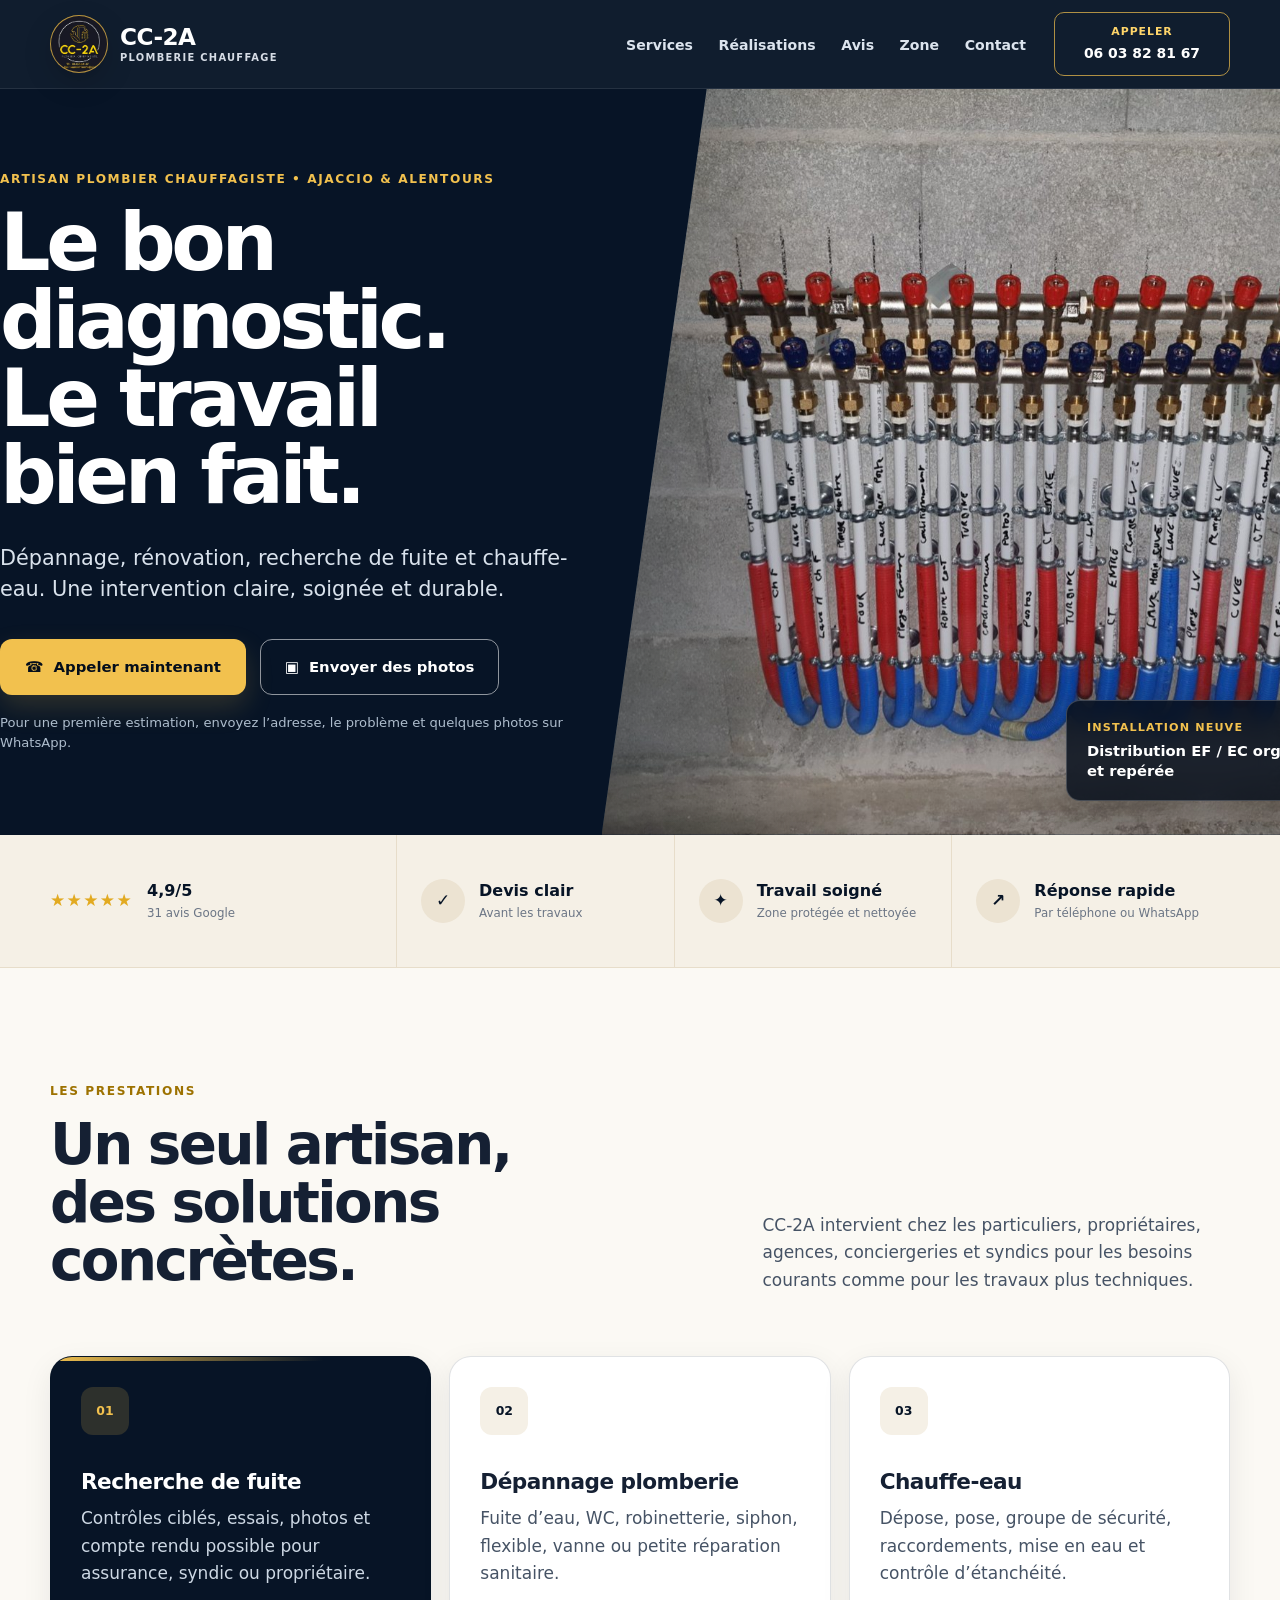
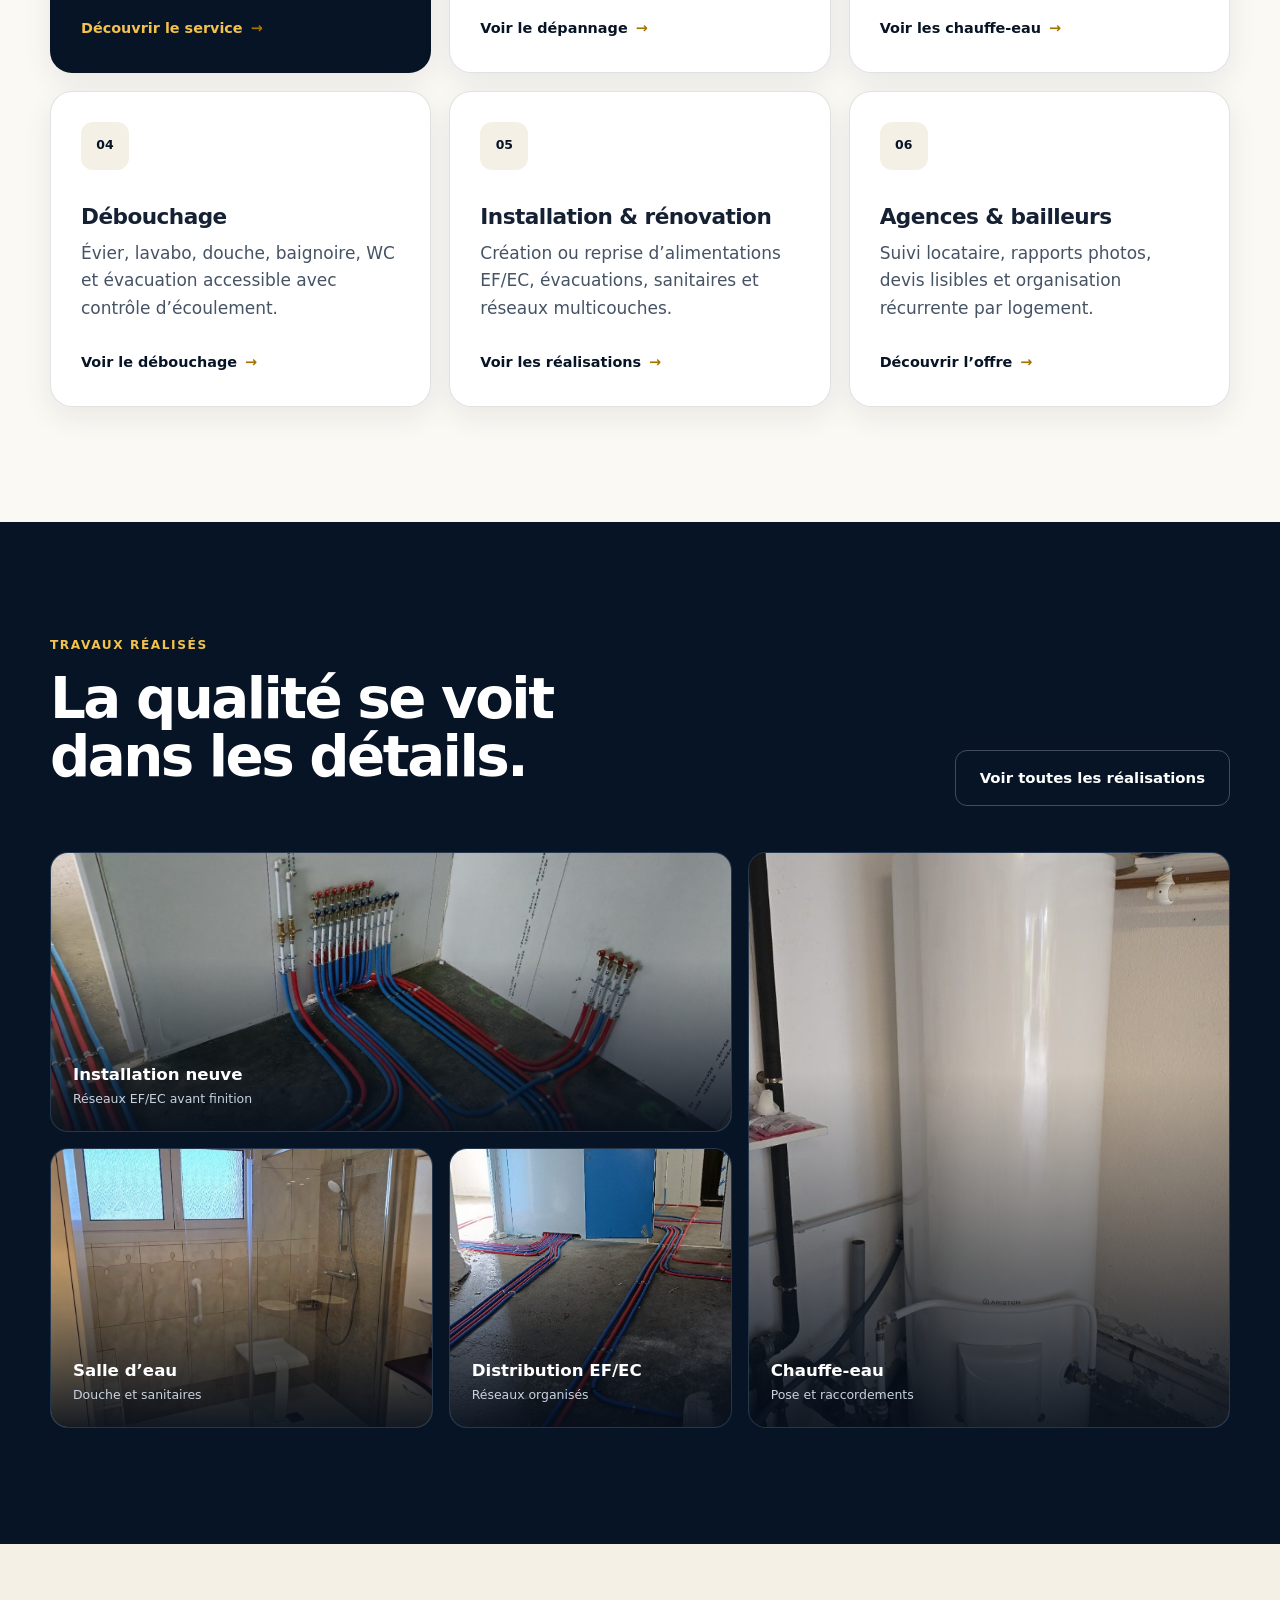
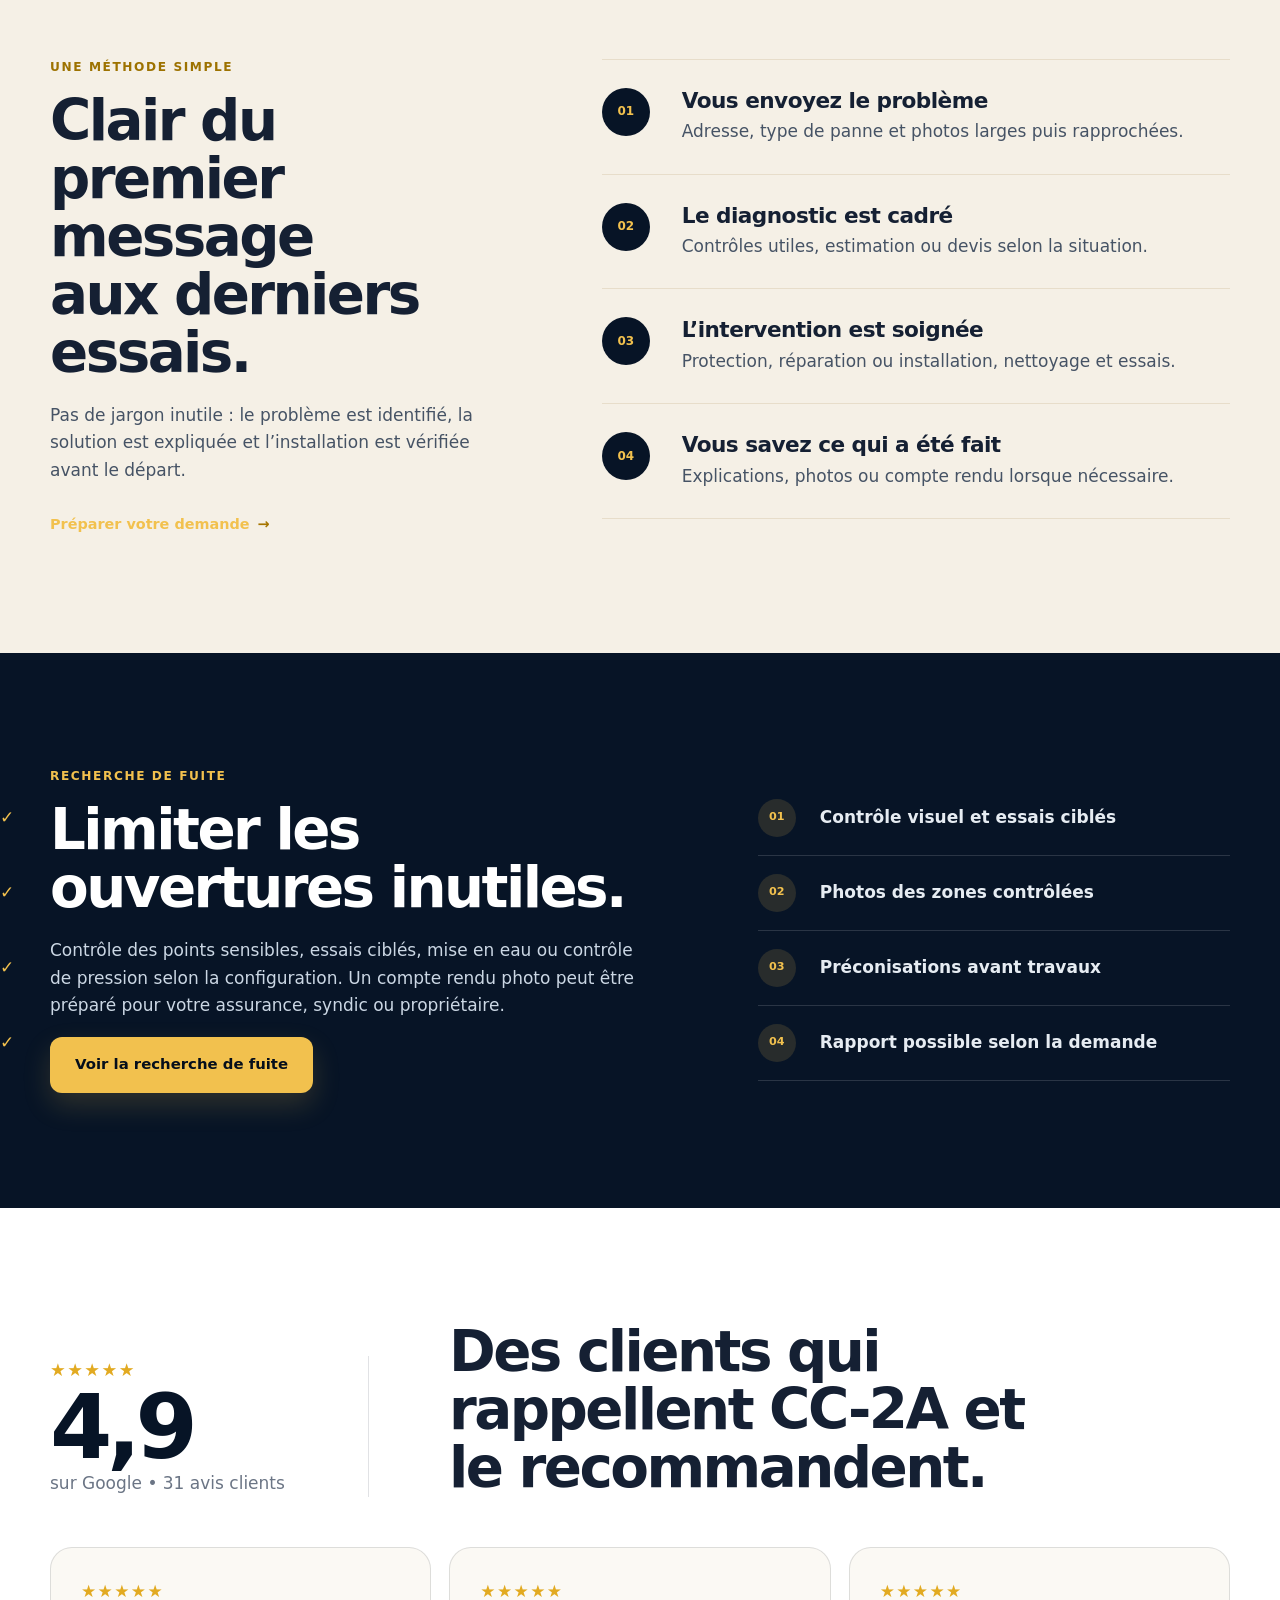
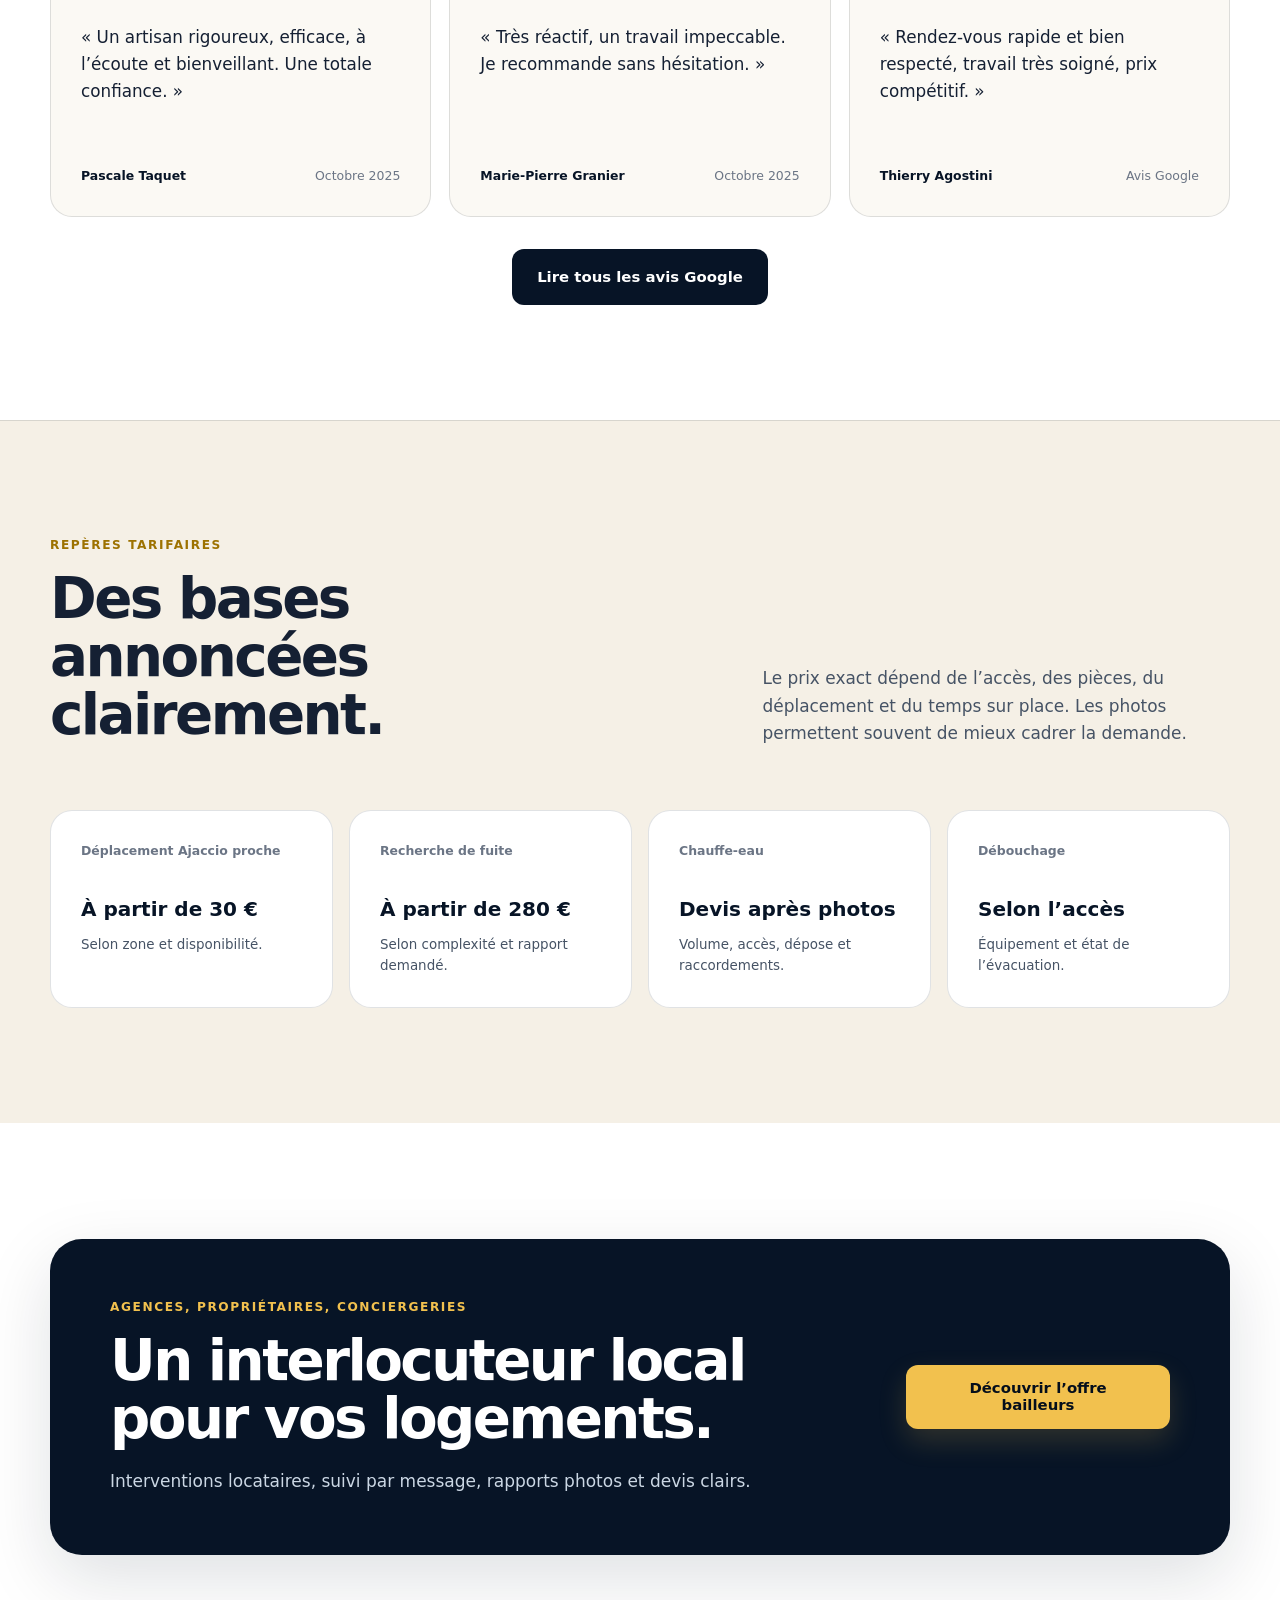
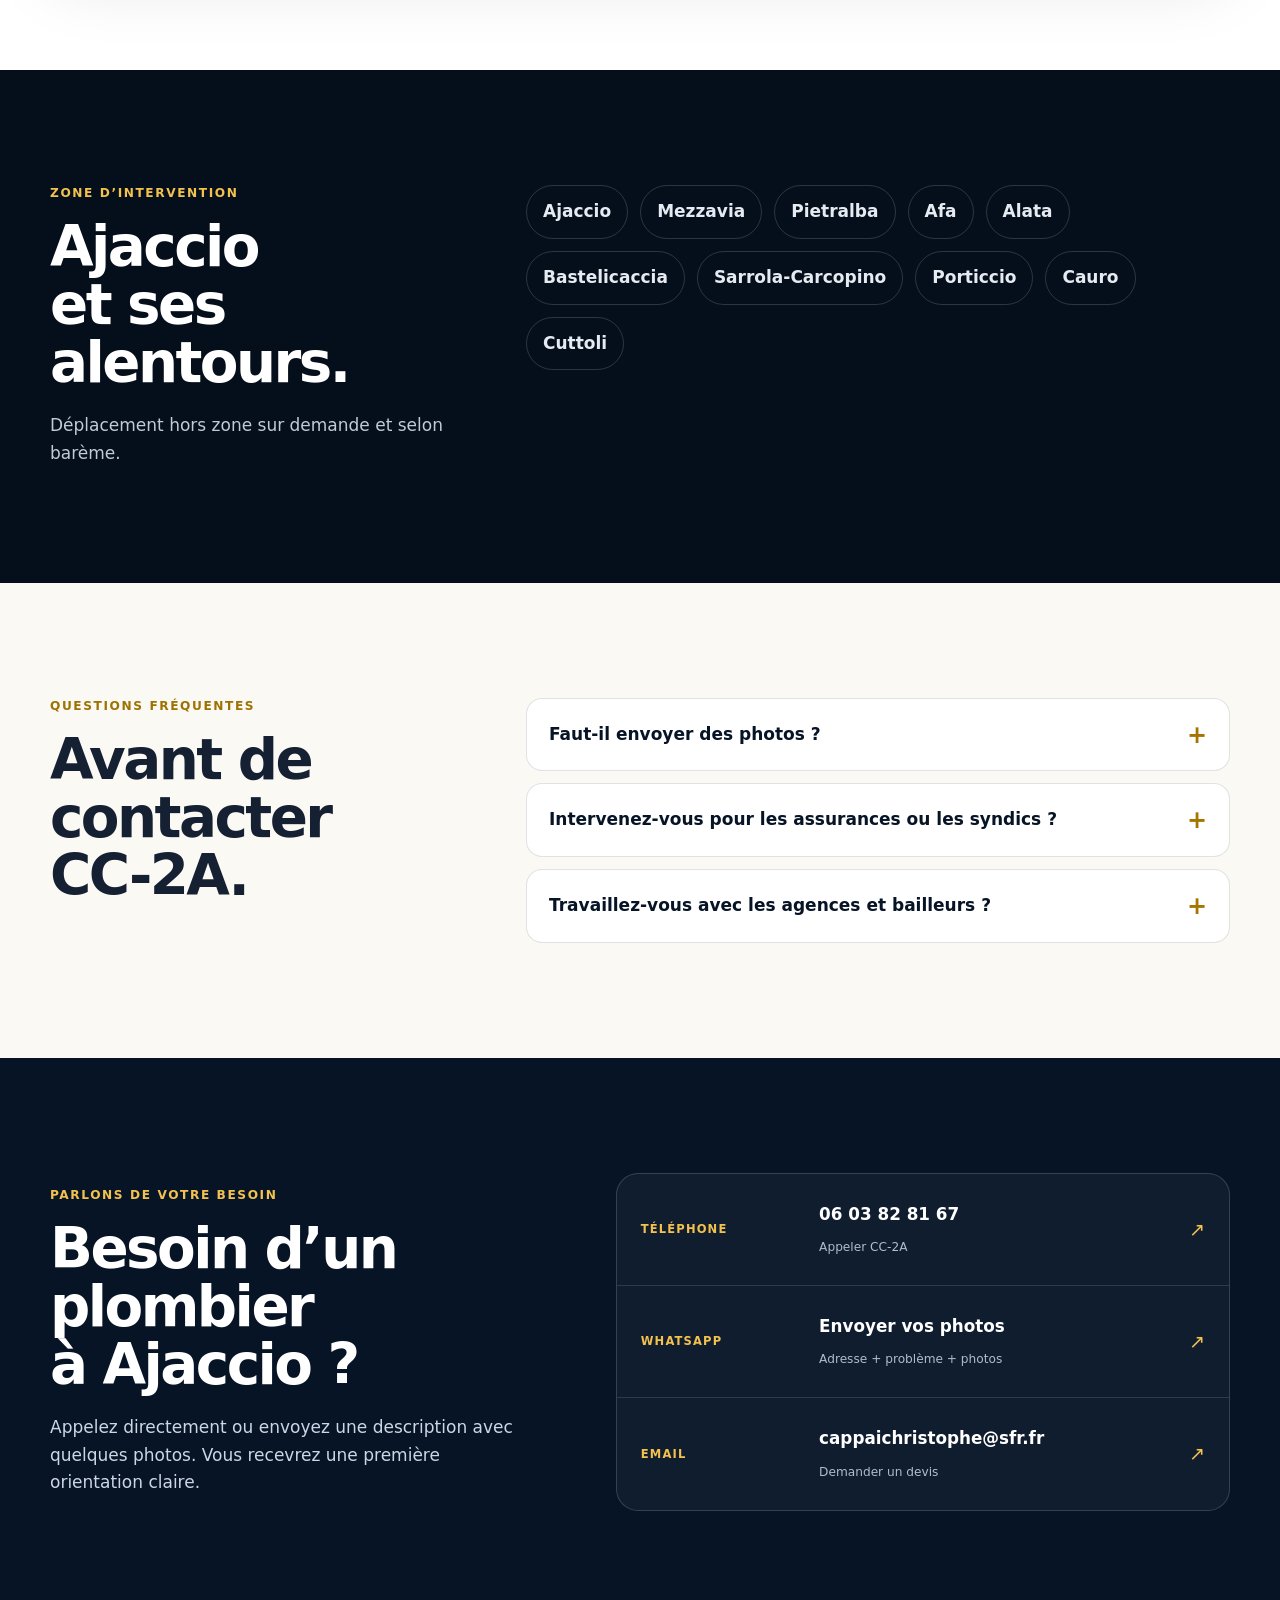
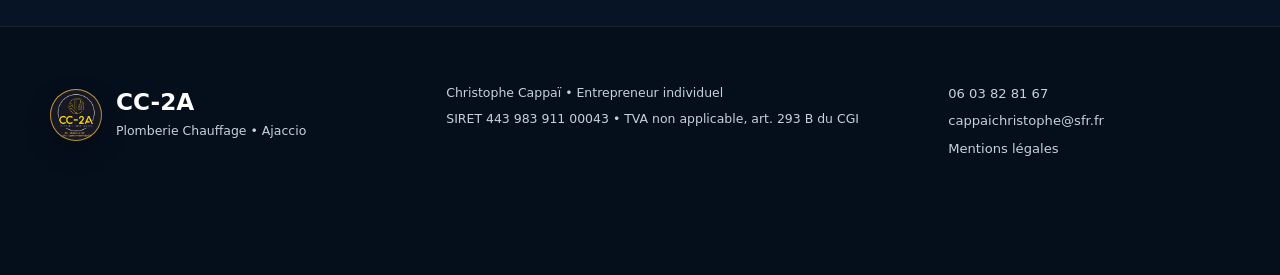
==== commit e1fc4b6e: "Redessine le site CC-2A en version premium" ====
--- a/index.html
+++ b/index.html
@@ -1,84 +1,282 @@
-<!doctype html>
+<!DOCTYPE html>
 <html lang="fr">
 <head>
-  <meta charset="utf-8" />
-  <meta name="viewport" content="width=device-width,initial-scale=1" />
-  <title>CC-2A – Plombier chauffagiste à Ajaccio | Installation neuve, rénovation, dépannage</title>
-  <meta name="description" content="CC-2A Plomberie Chauffage à Ajaccio : installation neuve, rénovation plomberie, dépannage, recherche de fuite, remplacement chauffe-eau, débouchage, sanitaires et suivi pour bailleurs." />
-  <meta name="theme-color" content="#0b1020" />
-  <meta property="og:title" content="CC-2A – Plomberie Chauffage à Ajaccio" />
-  <meta property="og:description" content="Installation neuve, rénovation plomberie, dépannage, recherche de fuite, chauffe-eau, débouchage, sanitaires et suivi logements locatifs à Ajaccio et alentours." />
-  <meta property="og:type" content="website" />
-  <meta property="og:url" content="https://cc-2a.github.io/cc2a-ajaccio/" />
-  <link rel="canonical" href="https://cc-2a.github.io/cc2a-ajaccio/" />
-  <link rel="icon" href="assets/logo-cc2a.jpg" />
-  <link rel="stylesheet" href="style.css" />
-  <link rel="stylesheet" href="premium.css" />
-  <link rel="stylesheet" href="seo.css" />
+  <meta charset="utf-8">
+  <meta name="viewport" content="width=device-width,initial-scale=1,viewport-fit=cover">
+  <title>CC-2A | Plombier chauffagiste à Ajaccio</title>
+  <meta name="description" content="CC-2A, artisan plombier chauffagiste à Ajaccio : dépannage, recherche de fuite, chauffe-eau, débouchage, installation neuve et rénovation. Appelez ou envoyez vos photos.">
+  <meta name="theme-color" content="#071426">
+  <meta name="color-scheme" content="light">
+  <meta property="og:title" content="CC-2A | Plombier chauffagiste à Ajaccio">
+  <meta property="og:description" content="Le bon diagnostic. Le travail bien fait. Dépannage, rénovation et recherche de fuite à Ajaccio et alentours.">
+  <meta property="og:type" content="website">
+  <meta property="og:url" content="https://cc-2a.github.io/cc2a-ajaccio/">
+  <meta property="og:image" content="https://cc-2a.github.io/cc2a-ajaccio/03-nourrice-multicouche-complete.jpg">
+  <meta property="og:locale" content="fr_FR">
+  <link rel="canonical" href="https://cc-2a.github.io/cc2a-ajaccio/">
+  <link rel="icon" href="assets/logo-cc2a.webp" type="image/webp">
+  <link rel="preload" href="assets/logo-cc2a.webp" as="image" type="image/webp">
+  <link rel="preload" href="03-nourrice-multicouche-complete.jpg" as="image">
+  <link rel="stylesheet" href="style.css">
 </head>
 <body>
-<script type="application/ld+json">
-{
-  "@context": "https://schema.org",
-  "@type": "Plumber",
-  "name": "CC-2A Plomberie Chauffage",
-  "image": "https://cc-2a.github.io/cc2a-ajaccio/assets/logo-cc2a.jpg",
-  "url": "https://cc-2a.github.io/cc2a-ajaccio/",
-  "telephone": "+33603828167",
-  "email": "cappaichristophe@sfr.fr",
-  "address": {"@type": "PostalAddress", "streetAddress": "Résidence Parc Azur", "postalCode": "20090", "addressLocality": "Ajaccio", "addressCountry": "FR"},
-  "areaServed": ["Ajaccio", "Mezzavia", "Alata", "Afa", "Bastelicaccia", "Sarrola-Carcopino", "Porticcio", "Cauro", "Cuttoli"],
-  "priceRange": "€€"
-}
-</script>
-<header class="site-header">
-  <div class="container nav">
-    <a class="brand premium-brand" href="https://cc-2a.github.io/cc2a-ajaccio/" aria-label="Retour à l’accueil CC-2A"><span class="brand-mark">CC</span><span><strong>CC-2A</strong><small>Plomberie Chauffage</small></span></a>
-    <button class="menu-toggle" aria-label="Ouvrir le menu" aria-expanded="false">☰</button>
-    <nav class="main-nav" aria-label="Navigation principale">
-      <a href="https://cc-2a.github.io/cc2a-ajaccio/#services">Services</a>
-      <a href="https://cc-2a.github.io/cc2a-ajaccio/recherche-fuite-ajaccio.html">Recherche de fuite</a>
-      <a href="https://cc-2a.github.io/cc2a-ajaccio/remplacement-chauffe-eau-ajaccio.html">Chauffe-eau</a>
-      <a href="https://cc-2a.github.io/cc2a-ajaccio/depannage-plomberie-ajaccio.html">Dépannage</a>
-      <a href="https://cc-2a.github.io/cc2a-ajaccio/agences-bailleurs-conciergeries.html">Agences / bailleurs</a>
-      <a href="https://cc-2a.github.io/cc2a-ajaccio/#photos">Photos</a>
-      <a href="https://cc-2a.github.io/cc2a-ajaccio/#contact">Contact</a>
-    </nav>
-  </div>
-</header>
-<main id="accueil">
-  <section class="hero premium-hero"><div class="container hero-grid"><div class="hero-content"><p class="eyebrow">Artisan plombier chauffagiste à Ajaccio et alentours</p><h1>Installation neuve, rénovation plomberie, dépannage et recherche de fuite à Ajaccio</h1><p class="lead">Intervention propre et diagnostic sérieux pour les fuites d’eau, chauffe-eau, débouchages, sanitaires, robinetterie, installations neuves et rénovations de plomberie.</p><div class="hero-actions"><a class="btn btn-primary" href="tel:+33603828167">Appeler maintenant</a><a class="btn btn-secondary" href="https://wa.me/33603828167?text=Bonjour%20CC-2A%2C%20je%20souhaite%20vous%20envoyer%20des%20photos%20pour%20une%20premi%C3%A8re%20estimation.%20Type%20de%20probl%C3%A8me%20%3A%20">Envoyer des photos</a><a class="btn btn-outline" href="mailto:cappaichristophe@sfr.fr?subject=Demande%20de%20devis%20CC-2A">Demander un devis</a><a class="btn btn-outline" href="#photos">Voir les photos</a></div><div class="trust-row premium-trust-row"><span>Diagnostic clair</span><span>Rapport possible assurance / syndic</span><span>Travail soigné</span><span>Zone Ajaccio et alentours</span></div></div><aside class="hero-side-card premium-side-card"><p class="section-label">Demande rapide</p><h2>Envoyez le problème + photos</h2><ul class="value-list"><li>Adresse du logement</li><li>Type de panne ou de fuite</li><li>Photos de l’installation</li><li>Urgence ou rendez-vous devis</li><li>Appartement, villa, local ou copropriété</li></ul><div class="quick-contact"><strong>06 03 82 81 67</strong><span>Contact rapide par téléphone ou WhatsApp</span></div></aside></div></section>
-
-  <section class="section intro premium-intro"><div class="container two-cols"><div><p class="section-label">CC-2A – Plomberie Chauffage</p><h2>Un artisan local pour vos interventions de plomberie</h2></div><div><p>CC-2A intervient auprès des particuliers, propriétaires, agences immobilières, conciergeries, syndics, assurances et copropriétés pour les dépannages, installations neuves et rénovations courantes de plomberie.</p><p>L’objectif : identifier correctement le problème, limiter les ouvertures inutiles, intervenir proprement et expliquer clairement la solution.</p></div></div></section>
-
-  <section id="services" class="section services premium-services"><div class="container"><div class="section-head"><p class="section-label">Prestations</p><h2>Services de plomberie à Ajaccio</h2><p>Dépannage, recherche de fuite, chauffe-eau, débouchage, sanitaires, installation neuve, rénovation et suivi technique pour bailleurs.</p></div><div class="cards-grid premium-card-grid"><article class="service-card premium-card"><span class="card-kicker">01</span><h3>Dépannage plomberie</h3><p>Fuite d’eau, robinetterie, siphon, WC, alimentation EF/EC, raccord ou petite réparation.</p><a class="text-link" href="https://cc-2a.github.io/cc2a-ajaccio/depannage-plomberie-ajaccio.html">Voir le dépannage</a></article><article class="service-card premium-card"><span class="card-kicker">02</span><h3>Recherche de fuite</h3><p>Contrôles visuels, essais ciblés, mise en eau, photos et rapport possible selon la situation.</p><a class="text-link" href="https://cc-2a.github.io/cc2a-ajaccio/recherche-fuite-ajaccio.html">Voir la recherche de fuite</a></article><article class="service-card premium-card"><span class="card-kicker">03</span><h3>Chauffe-eau</h3><p>Dépose, pose, groupe de sécurité, raccordements hydrauliques, mise en eau et essais.</p><a class="text-link" href="https://cc-2a.github.io/cc2a-ajaccio/remplacement-chauffe-eau-ajaccio.html">Voir les chauffe-eau</a></article><article class="service-card premium-card"><span class="card-kicker">04</span><h3>Débouchage</h3><p>Intervention sur évier, lavabo, douche, baignoire, WC ou évacuation accessible.</p><a class="text-link" href="https://cc-2a.github.io/cc2a-ajaccio/debouchage-ajaccio.html">Voir le débouchage</a></article><article class="service-card premium-card"><span class="card-kicker">05</span><h3>Sanitaires</h3><p>Remplacement ou réparation WC, robinetterie, siphons, bondes, flexibles et accessoires sanitaires.</p><a class="text-link" href="https://cc-2a.github.io/cc2a-ajaccio/depannage-plomberie-ajaccio.html">Voir les réparations</a></article><article class="service-card premium-card"><span class="card-kicker">06</span><h3>Installation / rénovation</h3><p>Création ou reprise d’alimentations EF/EC, évacuations, raccordements sanitaires et modifications de réseau.</p><a class="text-link" href="https://cc-2a.github.io/cc2a-ajaccio/realisations.html">Voir les réalisations</a></article><article class="service-card premium-card"><span class="card-kicker">07</span><h3>Agences / bailleurs</h3><p>Suivi plomberie pour logements locatifs, rapports photos, interventions locataires et devis clairs.</p><a class="text-link" href="https://cc-2a.github.io/cc2a-ajaccio/agences-bailleurs-conciergeries.html">Voir l’offre bailleurs</a></article></div></div></section>
-
-  <section class="section pricing-strip"><div class="container"><div class="section-head"><p class="section-label">Repères tarifaires</p><h2>Des bases claires avant intervention</h2><p>Les prix exacts dépendent de l’accès, des pièces nécessaires, du déplacement et du temps sur place. Les photos permettent souvent de cadrer rapidement la demande.</p></div><div class="price-grid"><article class="price-card"><span>Déplacement Ajaccio proche</span><strong>à partir de 30 €</strong><p>Selon zone et disponibilité.</p></article><article class="price-card"><span>Recherche de fuite</span><strong>à partir de 280 €</strong><p>Selon complexité et rapport demandé.</p></article><article class="price-card"><span>Chauffe-eau</span><strong>devis après photos</strong><p>Volume, accès, dépose et raccordements.</p></article><article class="price-card"><span>Débouchage</span><strong>selon accès</strong><p>Évier, WC, douche, canalisation accessible.</p></article></div></div></section>
-
-  <section id="outillage" class="section tools premium-tools"><div class="container"><div class="section-head"><p class="section-label">Outillage professionnel</p><h2>Diagnostic précis et intervention équipée</h2><p>CC-2A intervient avec du matériel adapté aux dépannages plomberie, recherches de fuite, installations, rénovations, débouchages et contrôles d’évacuation.</p></div><div class="tools-grid premium-card-grid"><article class="tool-card premium-card"><span class="tool-icon">01</span><h3>Recherche de fuite</h3><p>Pompe à épreuve EF/EC, humidimètre et colorant de traçage pour réaliser des essais ciblés.</p></article><article class="tool-card premium-card"><span class="tool-icon">02</span><h3>Inspection caméra</h3><p>Contrôle visuel des conduites, évacuations et zones difficiles d’accès lorsque l’inspection est possible.</p></article><article class="tool-card premium-card"><span class="tool-icon">03</span><h3>Débouchage</h3><p>Outillage de débouchage pour intervenir sur évier, lavabo, douche, baignoire, WC ou évacuation accessible.</p></article><article class="tool-card premium-card"><span class="tool-icon">04</span><h3>Chantier propre</h3><p>Protections, aspiration eau/poussière et nettoyage après intervention selon la configuration du chantier.</p></article></div><div class="tool-proof"><strong>Un diagnostic sérieux évite les ouvertures inutiles.</strong><span>Rapport photo possible pour assurance, syndic ou propriétaire lorsque l’intervention le nécessite.</span></div></div></section>
-
-  <section id="fuite" class="section feature dark premium-feature-dark"><div class="container feature-grid"><div><p class="section-label">Recherche de fuite</p><h2>Constat technique et rapport possible</h2><p>Recherche de fuite sur parties accessibles, essais ciblés, contrôle des points sensibles et compte rendu possible pour assurance, syndic ou propriétaire.</p><a class="btn btn-primary" href="https://cc-2a.github.io/cc2a-ajaccio/recherche-fuite-ajaccio.html">Voir la page fuite</a></div><ul class="check-list"><li>Contrôle visuel et essais</li><li>Mise en eau ou contrôle ciblé</li><li>Photos et rapport si nécessaire</li><li>Préconisations claires avant travaux</li></ul></div></section>
-
-  <section id="methode" class="section method premium-method"><div class="container"><div class="section-head"><p class="section-label">Méthode d’intervention</p><h2>Une intervention claire, de l’appel jusqu’aux essais</h2></div><div class="method-grid"><article><span>1</span><h3>Échange rapide</h3><p>Analyse du problème par téléphone ou WhatsApp, avec photos si nécessaire.</p></article><article><span>2</span><h3>Diagnostic sur place</h3><p>Contrôle visuel, essais ciblés et identification de la solution la plus adaptée.</p></article><article><span>3</span><h3>Intervention propre</h3><p>Protection de la zone, réparation, installation ou rénovation selon le cas.</p></article><article><span>4</span><h3>Compte rendu</h3><p>Explications claires, essais après remise en service et photos si nécessaire.</p></article></div></div></section>
-
-  <section id="realisations" class="section realisations premium-realisations"><div class="container"><div class="section-head"><p class="section-label">Interventions courantes</p><h2>Des prestations concrètes, propres et vérifiées</h2><p>Quelques exemples d’interventions régulièrement demandées à Ajaccio et alentours.</p></div><div class="realisation-grid"><article><h3>Remplacement chauffe-eau</h3><p>Dépose, pose, raccordements, groupe de sécurité, mise en eau et contrôle d’étanchéité.</p></article><article><h3>Fuite sanitaire</h3><p>Recherche ciblée, contrôle des points sensibles, réparation ou préconisation adaptée.</p></article><article><h3>Débouchage évacuation</h3><p>Intervention sur évacuation accessible, contrôle d’écoulement et nettoyage de la zone.</p></article><article><h3>Installation / rénovation</h3><p>Création ou modification de réseaux EF/EC, évacuations, robinetterie, sanitaires et raccordements.</p></article></div><div class="center-action"><a class="btn btn-secondary" href="https://cc-2a.github.io/cc2a-ajaccio/realisations.html">Voir toutes les réalisations</a></div></div></section>
-
-  <section id="photos" class="section work-gallery-section"><div class="container"><div class="section-head"><p class="section-label">Photos de réalisations</p><h2>Aperçu de chantiers CC-2A</h2><p>Sélection courte : chauffe-eau, salle d’eau, nourrices, réseaux EF/EC et raccordements plomberie.</p></div><div class="work-gallery"><figure class="work-gallery-card"><img src="01-remplacement-chauffe-eau-ariston.jpg" alt="Remplacement chauffe-eau Ariston à Ajaccio" loading="lazy"><figcaption><strong>Remplacement chauffe-eau</strong><span>Pose ballon, groupe de sécurité et raccordements.</span></figcaption></figure><figure class="work-gallery-card"><img src="02-renovation-douche-beige.jpg" alt="Rénovation douche avec paroi vitrée" loading="lazy"><figcaption><strong>Rénovation douche</strong><span>Receveur, paroi vitrée et raccordements sanitaires.</span></figcaption></figure><figure class="work-gallery-card"><img src="03-nourrice-multicouche-complete.jpg" alt="Nourrice multicouche complète" loading="lazy"><figcaption><strong>Nourrice multicouche</strong><span>Distribution eau froide / eau chaude repérée.</span></figcaption></figure><figure class="work-gallery-card"><img src="09-reseau-multicouche-au-sol.jpg" alt="Réseau multicouche au sol" loading="lazy"><figcaption><strong>Installation neuve</strong><span>Passage réseaux EF/EC avant finition.</span></figcaption></figure><figure class="work-gallery-card"><img src="10-distribution-ef-ec-complete.jpg" alt="Distribution EF EC complète" loading="lazy"><figcaption><strong>Distribution EF/EC</strong><span>Départs sanitaires et organisation des alimentations.</span></figcaption></figure><figure class="work-gallery-card"><img src="11-ballon-thermodynamique-nourrices.jpg" alt="Ballon et nourrices plomberie" loading="lazy"><figcaption><strong>Raccordements ballon</strong><span>Réseaux plomberie et distribution eau chaude sanitaire.</span></figcaption></figure></div><div class="center-action"><a class="btn btn-primary" href="https://cc-2a.github.io/cc2a-ajaccio/realisations.html">Voir la galerie complète</a></div></div></section>
-
-  <section class="section agency-callout"><div class="container cta-band"><div><p class="section-label">Agences, propriétaires, conciergeries</p><h2>Un interlocuteur local pour les logements locatifs</h2><p>Interventions locataires, rapports photos, suivi par message, devis clair et possibilité de fonctionnement récurrent par logement ou par intervention.</p></div><a class="btn btn-primary" href="https://cc-2a.github.io/cc2a-ajaccio/agences-bailleurs-conciergeries.html">Voir l’offre bailleurs</a></div></section>
-
-  <section id="filtration" class="section gallery premium-gallery"><div class="container"><p class="section-label">Filtration d’eau</p><h2>Installation de filtration avec lampe UV</h2><p>Installation de filtration d’eau avec boîtier de commande, filtre, vannes, raccordements et traitement UV.</p></div></section>
-
-  <section id="avis" class="section reviews premium-reviews"><div class="container"><div class="section-head"><p class="section-label">Avis clients Google</p><h2>Des clients qui recommandent CC-2A</h2><p>Extraits d’avis Google laissés par des clients après intervention plomberie, dépannage ou remplacement de chauffe-eau.</p></div><div class="google-rating-card"><strong class="rating-number">4,9</strong><div><div class="rating-stars">★★★★★</div><p>Note Google affichée sur la fiche CC-2A – 31 avis clients.</p></div></div><div class="review-grid-public"><article class="review-public-card"><div class="stars">★★★★★</div><blockquote>“Si il y a un numéro de plombier chauffagiste à avoir dans votre répertoire c’est bien celui de Christophe Cappaï. Un artisan rigoureux, efficace, à l’écoute et bienveillant. Une totale confiance.”</blockquote><footer><span>Pascale Taquet</span><span>Octobre 2025</span></footer></article><article class="review-public-card"><div class="stars">★★★★★</div><blockquote>“Très satisfaite de chacune des interventions effectuées par Monsieur Cappaï. Un professionnel très sympathique et surtout très réactif qui effectue un travail impeccable. Je recommande sans hésitation.”</blockquote><footer><span>Marie-Pierre Granier</span><span>Octobre 2025</span></footer></article><article class="review-public-card"><div class="stars">★★★★★</div><blockquote>“Appelé en urgence pour un problème de cumulus, il est intervenu dans la matinée et a résolu le problème de façon très efficace. Je ferai désormais appel à lui pour tout type d’intervention de plomberie.”</blockquote><footer><span>Isabelle Parodin</span><span>Février</span></footer></article><article class="review-public-card"><div class="stars">★★★★★</div><blockquote>“Changement de chauffe-eau impeccable : fourniture rapide d’un devis, rendez-vous rapide et bien respecté, travail très soigné, prix compétitif. Et en plus, M. Cappai est très sympathique !”</blockquote><footer><span>Thierry Agostini</span><span>Février</span></footer></article><article class="review-public-card"><div class="stars">★★★★★</div><blockquote>“Travail sérieux et soigné pour le remplacement du cumulus. Intervention rapide, ponctuelle et chantier laissé propre. Je recommande.”</blockquote><footer><span>Ange Félix Mariani</span><span>Mai</span></footer></article><article class="review-public-card"><div class="stars">★★★★★</div><blockquote>“Très grand professionnel, travail propre, soigné, chantier réalisé dans les délais.”</blockquote><footer><span>Sonia Hamard</span><span>Février</span></footer></article></div><div class="review-actions"><a class="btn btn-primary" href="https://share.google/UyPYyJFAwDqwBp60K" target="_blank" rel="noopener">Voir tous les avis Google</a><a class="btn btn-secondary" href="https://wa.me/33603828167?text=Bonjour%20CC-2A%2C%20j%E2%80%99ai%20vu%20vos%20avis%20Google%20et%20je%20souhaite%20vous%20contacter%20pour%20une%20intervention.">Contacter CC-2A</a></div></div></section>
-
-  <section id="zone" class="section zone premium-zone"><div class="container zone-card"><p class="section-label">Zone d’intervention</p><h2>Ajaccio et alentours</h2><p>Ajaccio, Mezzavia, Pietralba, Afa, Alata, Bastelicaccia, Sarrola-Carcopino, Porticcio, Cauro, Cuttoli. Déplacement hors zone sur demande et selon barème.</p></div></section>
-
-  <section class="section faq-section"><div class="container"><div class="section-head"><p class="section-label">Questions fréquentes</p><h2>Avant d’appeler CC-2A</h2></div><div class="faq-grid"><details><summary>Faut-il envoyer des photos ?</summary><p>Oui. Des photos de la fuite, du chauffe-eau, des raccords ou de l’évacuation permettent souvent de mieux estimer l’intervention.</p></details><details><summary>Intervenez-vous pour les assurances ou syndics ?</summary><p>Selon la situation, un rapport photo ou un compte rendu technique peut être préparé pour assurance, propriétaire, syndic ou agence.</p></details><details><summary>Travaillez-vous avec les agences et bailleurs ?</summary><p>Oui. Une page dédiée présente le fonctionnement pour les logements locatifs, conciergeries et agences immobilières.</p></details></div></div></section>
-
-  <section id="contact" class="section contact premium-contact"><div class="container contact-grid"><div><p class="section-label">Contact</p><h2>Besoin d’un plombier à Ajaccio ?</h2><p>Contactez CC-2A pour une intervention, une installation neuve, une rénovation, une recherche de fuite ou une demande de devis.</p></div><div class="contact-card"><a class="contact-item" href="tel:+33603828167"><span>Téléphone</span><strong>06 03 82 81 67</strong></a><a class="contact-item" href="https://wa.me/33603828167?text=Bonjour%20CC-2A%2C%20je%20souhaite%20vous%20envoyer%20des%20photos%20pour%20une%20premi%C3%A8re%20estimation.%20Type%20de%20probl%C3%A8me%20%3A%20"><span>WhatsApp</span><strong>Envoyer photos / message</strong></a><a class="contact-item" href="mailto:cappaichristophe@sfr.fr?subject=Demande%20de%20devis%20CC-2A"><span>Email</span><strong>cappaichristophe@sfr.fr</strong></a></div></div></section>
-</main>
-<footer class="site-footer premium-footer"><div class="container footer-grid"><div><strong>CC-2A – Plomberie Chauffage</strong><p>Artisan plombier chauffagiste à Ajaccio et alentours.</p><p>SIRET : 443 983 911 00043 – TVA non applicable, article 293 B du CGI.</p></div><div><p><a href="tel:+33603828167">06 03 82 81 67</a></p><p><a href="mailto:cappaichristophe@sfr.fr">cappaichristophe@sfr.fr</a></p><p><a href="https://cc-2a.github.io/cc2a-ajaccio/mentions-legales.html">Mentions légales</a></p><p><a href="https://cc-2a.github.io/cc2a-ajaccio/sitemap.xml">Sitemap</a></p></div></div></footer>
-<div class="mobile-cta" aria-label="Contact rapide mobile"><a href="tel:+33603828167">Appeler</a><a href="https://wa.me/33603828167?text=Bonjour%20CC-2A%2C%20je%20souhaite%20vous%20envoyer%20des%20photos%20pour%20une%20premi%C3%A8re%20estimation.%20Type%20de%20probl%C3%A8me%20%3A%20">WhatsApp</a></div>
-<script src="script.js"></script>
+  <a class="skip-link" href="#main-content">Aller au contenu</a>
+  <script type="application/ld+json">
+  {
+    "@context": "https://schema.org",
+    "@type": "Plumber",
+    "name": "CC-2A Plomberie Chauffage",
+    "image": "https://cc-2a.github.io/cc2a-ajaccio/assets/logo-cc2a.webp",
+    "url": "https://cc-2a.github.io/cc2a-ajaccio/",
+    "telephone": "+33603828167",
+    "email": "cappaichristophe@sfr.fr",
+    "address": {
+      "@type": "PostalAddress",
+      "streetAddress": "Résidence Parc Azur",
+      "postalCode": "20090",
+      "addressLocality": "Ajaccio",
+      "addressCountry": "FR"
+    },
+    "areaServed": ["Ajaccio", "Mezzavia", "Alata", "Afa", "Bastelicaccia", "Sarrola-Carcopino", "Porticcio", "Cauro", "Cuttoli"],
+    "priceRange": "€€"
+  }
+  </script>
+
+  <header class="site-header">
+    <div class="container nav">
+      <a class="brand premium-brand" href="./" aria-label="Accueil CC-2A">
+        <span class="brand-mark" aria-hidden="true">CC</span>
+        <span class="brand-copy"><strong>CC-2A</strong><small>Plomberie Chauffage</small></span>
+      </a>
+      <button class="menu-toggle" type="button" aria-label="Ouvrir le menu" aria-controls="main-navigation" aria-expanded="false"><span aria-hidden="true"></span></button>
+      <nav id="main-navigation" class="main-nav" aria-label="Navigation principale">
+        <a href="#services">Services</a>
+        <a href="#photos">Réalisations</a>
+        <a href="#avis">Avis</a>
+        <a href="#zone">Zone</a>
+        <a href="#contact">Contact</a>
+      </nav>
+      <a class="header-call" href="tel:+33603828167" aria-label="Appeler CC-2A au 06&nbsp;03&nbsp;82&nbsp;81&nbsp;67"><span>Appeler</span><strong>06&nbsp;03&nbsp;82&nbsp;81&nbsp;67</strong></a>
+    </div>
+  </header>
+
+  <main id="main-content">
+    <section class="home-hero">
+      <div class="container home-hero-grid">
+        <div class="home-hero-content">
+          <p class="eyebrow">Artisan plombier chauffagiste • Ajaccio &amp; alentours</p>
+          <h1>Le bon diagnostic.<br>Le travail bien fait.</h1>
+          <p class="lead">Dépannage, rénovation, recherche de fuite et chauffe-eau. Une intervention claire, soignée et durable.</p>
+          <div class="hero-actions">
+            <a class="btn btn-primary" href="tel:+33603828167"><span aria-hidden="true">☎</span> Appeler maintenant</a>
+            <a class="btn btn-outline" href="https://wa.me/33603828167?text=Bonjour%20CC-2A%2C%20je%20souhaite%20vous%20envoyer%20des%20photos%20pour%20une%20premi%C3%A8re%20estimation.%20Type%20de%20probl%C3%A8me%20%3A%20"><span aria-hidden="true">▣</span> Envoyer des photos</a>
+          </div>
+          <p class="hero-note">Pour une première estimation, envoyez l’adresse, le problème et quelques photos sur WhatsApp.</p>
+        </div>
+        <figure class="hero-media">
+          <img src="03-nourrice-multicouche-complete.jpg" width="1400" height="1050" alt="Nourrice multicouche installée par CC-2A à Ajaccio" fetchpriority="high" decoding="async">
+          <figcaption>
+            <span>Installation neuve</span>
+            <strong>Distribution EF / EC organisée et repérée</strong>
+          </figcaption>
+        </figure>
+      </div>
+    </section>
+
+    <section class="proof-bar" aria-label="Engagements et avis CC-2A">
+      <div class="container proof-grid">
+        <a class="proof-rating" href="https://share.google/UyPYyJFAwDqwBp60K" target="_blank" rel="noopener">
+          <span class="stars" role="img" aria-label="4,9 étoiles sur 5">★★★★★</span>
+          <span><strong>4,9/5</strong><small>31 avis Google</small></span>
+        </a>
+        <div class="proof-item"><span aria-hidden="true">✓</span><div><strong>Devis clair</strong><small>Avant les travaux</small></div></div>
+        <div class="proof-item"><span aria-hidden="true">✦</span><div><strong>Travail soigné</strong><small>Zone protégée et nettoyée</small></div></div>
+        <div class="proof-item"><span aria-hidden="true">↗</span><div><strong>Réponse rapide</strong><small>Par téléphone ou WhatsApp</small></div></div>
+      </div>
+    </section>
+
+    <section id="services" class="section services-section">
+      <div class="container">
+        <div class="section-head section-head-split">
+          <div><p class="section-label">Les prestations</p><h2>Un seul artisan,<br>des solutions concrètes.</h2></div>
+          <p>CC-2A intervient chez les particuliers, propriétaires, agences, conciergeries et syndics pour les besoins courants comme pour les travaux plus techniques.</p>
+        </div>
+        <div class="cards-grid service-grid">
+          <article class="service-card featured-service">
+            <span class="card-kicker">01</span><h3>Recherche de fuite</h3>
+            <p>Contrôles ciblés, essais, photos et compte rendu possible pour assurance, syndic ou propriétaire.</p>
+            <a class="text-link" href="recherche-fuite-ajaccio.html">Découvrir le service <span aria-hidden="true">→</span></a>
+          </article>
+          <article class="service-card">
+            <span class="card-kicker">02</span><h3>Dépannage plomberie</h3>
+            <p>Fuite d’eau, WC, robinetterie, siphon, flexible, vanne ou petite réparation sanitaire.</p>
+            <a class="text-link" href="depannage-plomberie-ajaccio.html">Voir le dépannage <span aria-hidden="true">→</span></a>
+          </article>
+          <article class="service-card">
+            <span class="card-kicker">03</span><h3>Chauffe-eau</h3>
+            <p>Dépose, pose, groupe de sécurité, raccordements, mise en eau et contrôle d’étanchéité.</p>
+            <a class="text-link" href="remplacement-chauffe-eau-ajaccio.html">Voir les chauffe-eau <span aria-hidden="true">→</span></a>
+          </article>
+          <article class="service-card">
+            <span class="card-kicker">04</span><h3>Débouchage</h3>
+            <p>Évier, lavabo, douche, baignoire, WC et évacuation accessible avec contrôle d’écoulement.</p>
+            <a class="text-link" href="debouchage-ajaccio.html">Voir le débouchage <span aria-hidden="true">→</span></a>
+          </article>
+          <article class="service-card">
+            <span class="card-kicker">05</span><h3>Installation &amp; rénovation</h3>
+            <p>Création ou reprise d’alimentations EF/EC, évacuations, sanitaires et réseaux multicouches.</p>
+            <a class="text-link" href="realisations.html">Voir les réalisations <span aria-hidden="true">→</span></a>
+          </article>
+          <article class="service-card">
+            <span class="card-kicker">06</span><h3>Agences &amp; bailleurs</h3>
+            <p>Suivi locataire, rapports photos, devis lisibles et organisation récurrente par logement.</p>
+            <a class="text-link" href="agences-bailleurs-conciergeries.html">Découvrir l’offre <span aria-hidden="true">→</span></a>
+          </article>
+        </div>
+      </div>
+    </section>
+
+    <section id="photos" class="section portfolio-section">
+      <div class="container">
+        <div class="section-head portfolio-head">
+          <div><p class="section-label">Travaux réalisés</p><h2>La qualité se voit dans les détails.</h2></div>
+          <a class="btn btn-dark" href="realisations.html">Voir toutes les réalisations</a>
+        </div>
+        <div class="photo-mosaic">
+          <figure class="work-shot work-shot-wide">
+            <img src="09-reseau-multicouche-au-sol.jpg" width="1536" height="691" alt="Réseau multicouche au sol pour une installation neuve" loading="lazy" decoding="async">
+            <figcaption><strong>Installation neuve</strong><span>Réseaux EF/EC avant finition</span></figcaption>
+          </figure>
+          <figure class="work-shot work-shot-tall">
+            <img src="01-remplacement-chauffe-eau-ariston.jpg" width="647" height="1400" alt="Remplacement d’un chauffe-eau Ariston à Ajaccio" loading="lazy" decoding="async">
+            <figcaption><strong>Chauffe-eau</strong><span>Pose et raccordements</span></figcaption>
+          </figure>
+          <figure class="work-shot">
+            <img src="02-renovation-douche-beige.jpg" width="1045" height="1400" alt="Rénovation d’une douche avec paroi vitrée" loading="lazy" decoding="async">
+            <figcaption><strong>Salle d’eau</strong><span>Douche et sanitaires</span></figcaption>
+          </figure>
+          <figure class="work-shot">
+            <img src="10-distribution-ef-ec-complete.jpg" width="1536" height="691" alt="Distribution complète eau froide et eau chaude" loading="lazy" decoding="async">
+            <figcaption><strong>Distribution EF/EC</strong><span>Réseaux organisés</span></figcaption>
+          </figure>
+        </div>
+      </div>
+    </section>
+
+    <section id="methode" class="section method-section">
+      <div class="container method-layout">
+        <div class="method-intro">
+          <p class="section-label">Une méthode simple</p>
+          <h2>Clair du premier message aux derniers essais.</h2>
+          <p>Pas de jargon inutile : le problème est identifié, la solution est expliquée et l’installation est vérifiée avant le départ.</p>
+          <a class="text-link" href="#contact">Préparer votre demande <span aria-hidden="true">→</span></a>
+        </div>
+        <ol class="method-steps">
+          <li><span>01</span><div><h3>Vous envoyez le problème</h3><p>Adresse, type de panne et photos larges puis rapprochées.</p></div></li>
+          <li><span>02</span><div><h3>Le diagnostic est cadré</h3><p>Contrôles utiles, estimation ou devis selon la situation.</p></div></li>
+          <li><span>03</span><div><h3>L’intervention est soignée</h3><p>Protection, réparation ou installation, nettoyage et essais.</p></div></li>
+          <li><span>04</span><div><h3>Vous savez ce qui a été fait</h3><p>Explications, photos ou compte rendu lorsque nécessaire.</p></div></li>
+        </ol>
+      </div>
+    </section>
+
+    <section class="section leak-feature">
+      <div class="container leak-grid">
+        <div>
+          <p class="section-label">Recherche de fuite</p>
+          <h2>Limiter les ouvertures inutiles.</h2>
+          <p>Contrôle des points sensibles, essais ciblés, mise en eau ou contrôle de pression selon la configuration. Un compte rendu photo peut être préparé pour votre assurance, syndic ou propriétaire.</p>
+          <a class="btn btn-primary" href="recherche-fuite-ajaccio.html">Voir la recherche de fuite</a>
+        </div>
+        <ul class="check-list feature-checks">
+          <li><span>01</span>Contrôle visuel et essais ciblés</li>
+          <li><span>02</span>Photos des zones contrôlées</li>
+          <li><span>03</span>Préconisations avant travaux</li>
+          <li><span>04</span>Rapport possible selon la demande</li>
+        </ul>
+      </div>
+    </section>
+
+    <section id="avis" class="section reviews-section">
+      <div class="container">
+        <div class="rating-summary">
+          <div><span class="stars" aria-hidden="true">★★★★★</span><strong>4,9</strong><p>sur Google • 31 avis clients</p></div>
+          <h2>Des clients qui rappellent CC-2A et le recommandent.</h2>
+        </div>
+        <div class="review-grid-public">
+          <article class="review-public-card"><div class="stars" role="img" aria-label="5 étoiles">★★★★★</div><blockquote>« Un artisan rigoureux, efficace, à l’écoute et bienveillant. Une totale confiance. »</blockquote><footer><strong>Pascale Taquet</strong><span>Octobre 2025</span></footer></article>
+          <article class="review-public-card"><div class="stars" role="img" aria-label="5 étoiles">★★★★★</div><blockquote>« Très réactif, un travail impeccable. Je recommande sans hésitation. »</blockquote><footer><strong>Marie-Pierre Granier</strong><span>Octobre 2025</span></footer></article>
+          <article class="review-public-card"><div class="stars" role="img" aria-label="5 étoiles">★★★★★</div><blockquote>« Rendez-vous rapide et bien respecté, travail très soigné, prix compétitif. »</blockquote><footer><strong>Thierry Agostini</strong><span>Avis Google</span></footer></article>
+        </div>
+        <div class="review-actions"><a class="btn btn-dark" href="https://share.google/UyPYyJFAwDqwBp60K" target="_blank" rel="noopener">Lire tous les avis Google</a></div>
+      </div>
+    </section>
+
+    <section class="section pricing-strip">
+      <div class="container">
+        <div class="section-head section-head-split">
+          <div><p class="section-label">Repères tarifaires</p><h2>Des bases annoncées clairement.</h2></div>
+          <p>Le prix exact dépend de l’accès, des pièces, du déplacement et du temps sur place. Les photos permettent souvent de mieux cadrer la demande.</p>
+        </div>
+        <div class="price-grid">
+          <article class="price-card"><span>Déplacement Ajaccio proche</span><strong>À partir de 30 €</strong><p>Selon zone et disponibilité.</p></article>
+          <article class="price-card"><span>Recherche de fuite</span><strong>À partir de 280 €</strong><p>Selon complexité et rapport demandé.</p></article>
+          <article class="price-card"><span>Chauffe-eau</span><strong>Devis après photos</strong><p>Volume, accès, dépose et raccordements.</p></article>
+          <article class="price-card"><span>Débouchage</span><strong>Selon l’accès</strong><p>Équipement et état de l’évacuation.</p></article>
+        </div>
+      </div>
+    </section>
+
+    <section class="section agency-callout">
+      <div class="container cta-band">
+        <div><p class="section-label">Agences, propriétaires, conciergeries</p><h2>Un interlocuteur local pour vos logements.</h2><p>Interventions locataires, suivi par message, rapports photos et devis clairs.</p></div>
+        <a class="btn btn-primary" href="agences-bailleurs-conciergeries.html">Découvrir l’offre bailleurs</a>
+      </div>
+    </section>
+
+    <section id="zone" class="section zone-section">
+      <div class="container zone-layout">
+        <div><p class="section-label">Zone d’intervention</p><h2>Ajaccio et ses alentours.</h2><p>Déplacement hors zone sur demande et selon barème.</p></div>
+        <ul class="zone-list"><li>Ajaccio</li><li>Mezzavia</li><li>Pietralba</li><li>Afa</li><li>Alata</li><li>Bastelicaccia</li><li>Sarrola-Carcopino</li><li>Porticcio</li><li>Cauro</li><li>Cuttoli</li></ul>
+      </div>
+    </section>
+
+    <section class="section faq-section">
+      <div class="container faq-layout">
+        <div><p class="section-label">Questions fréquentes</p><h2>Avant de contacter CC-2A.</h2></div>
+        <div class="faq-grid">
+          <details><summary>Faut-il envoyer des photos ?</summary><p>Oui. Une vue large puis des photos rapprochées de la fuite, du chauffe-eau ou des raccords permettent de mieux préparer l’intervention.</p></details>
+          <details><summary>Intervenez-vous pour les assurances ou les syndics ?</summary><p>Selon la situation, un rapport photo ou un compte rendu technique peut être préparé pour l’assurance, le propriétaire, le syndic ou l’agence.</p></details>
+          <details><summary>Travaillez-vous avec les agences et bailleurs ?</summary><p>Oui. CC-2A peut organiser les interventions locataires, le suivi par message et les rapports photos.</p></details>
+        </div>
+      </div>
+    </section>
+
+    <section id="contact" class="section contact-section">
+      <div class="container contact-layout">
+        <div class="contact-copy">
+          <p class="section-label">Parlons de votre besoin</p>
+          <h2>Besoin d’un plombier à Ajaccio ?</h2>
+          <p>Appelez directement ou envoyez une description avec quelques photos. Vous recevrez une première orientation claire.</p>
+        </div>
+        <div class="contact-card">
+          <a class="contact-item" href="tel:+33603828167"><span>Téléphone</span><strong>06&nbsp;03&nbsp;82&nbsp;81&nbsp;67</strong><small>Appeler CC-2A</small></a>
+          <a class="contact-item" href="https://wa.me/33603828167?text=Bonjour%20CC-2A%2C%20je%20souhaite%20vous%20envoyer%20des%20photos%20pour%20une%20premi%C3%A8re%20estimation.%20Type%20de%20probl%C3%A8me%20%3A%20"><span>WhatsApp</span><strong>Envoyer vos photos</strong><small>Adresse + problème + photos</small></a>
+          <a class="contact-item" href="mailto:cappaichristophe@sfr.fr?subject=Demande%20de%20devis%20CC-2A"><span>Email</span><strong>cappaichristophe@sfr.fr</strong><small>Demander un devis</small></a>
+        </div>
+      </div>
+    </section>
+  </main>
+
+  <footer class="site-footer premium-footer">
+    <div class="container footer-grid">
+      <div class="footer-brand"><span class="brand-mark" aria-hidden="true">CC</span><div><strong>CC-2A</strong><p>Plomberie Chauffage • Ajaccio</p></div></div>
+      <div><p>Christophe Cappaï • Entrepreneur individuel</p><p>SIRET 443 983 911 00043 • TVA non applicable, art. 293 B du CGI</p></div>
+      <div><a href="tel:+33603828167">06&nbsp;03&nbsp;82&nbsp;81&nbsp;67</a><a href="mailto:cappaichristophe@sfr.fr">cappaichristophe@sfr.fr</a><a href="mentions-legales.html">Mentions légales</a></div>
+    </div>
+  </footer>
+
+  <div class="mobile-cta" role="group" aria-label="Contact rapide"><a href="tel:+33603828167"><span aria-hidden="true">☎</span> Appeler</a><a href="https://wa.me/33603828167?text=Bonjour%20CC-2A%2C%20je%20souhaite%20vous%20envoyer%20des%20photos%20pour%20une%20premi%C3%A8re%20estimation.%20Type%20de%20probl%C3%A8me%20%3A%20">WhatsApp</a></div>
+  <script src="script.js"></script>
 </body>
 </html>
--- a/style.css
+++ b/style.css
@@ -1,558 +1,2106 @@
 :root {
-  --bg: #0b1020;
-  --text: #111827;
-  --muted: #667085;
-  --white: #fff;
-  --line: #e5e7eb;
-  --gold: #ffcc1a;
-  --blue: #4d97df;
-  --shadow: 0 18px 44px rgba(2, 8, 23, 0.14);
-  --radius: 22px;
-}
-* {
+  --navy-950: #050e1b;
+  --navy-900: #071426;
+  --navy-800: #0b2038;
+  --navy-700: #16324a;
+  --gold-500: #f2c14e;
+  --gold-400: #ffd56a;
+  --ivory-50: #fbf9f4;
+  --ivory-100: #f5f0e6;
+  --sand-200: #e7ddca;
+  --slate-900: #152033;
+  --slate-700: #465365;
+  --slate-500: #6b7585;
+  --white: #ffffff;
+  --success: #2e8b67;
+  --border: rgba(7, 20, 38, 0.12);
+  --shadow-sm: 0 10px 30px rgba(7, 20, 38, 0.08);
+  --shadow-md: 0 24px 70px rgba(7, 20, 38, 0.13);
+  --radius-sm: 12px;
+  --radius-md: 22px;
+  --radius-lg: 32px;
+  --container: 1180px;
+  --header-h: 88px;
+}
+
+*,
+*::before,
+*::after {
   box-sizing: border-box;
 }
+
 html {
   scroll-behavior: smooth;
-}
+  scroll-padding-top: calc(var(--header-h) + 20px);
+}
+
 body {
   margin: 0;
-  font-family: Arial, sans-serif;
-  background: #f7f8fb;
-  color: var(--text);
-  line-height: 1.55;
   overflow-x: hidden;
-}
+  background: var(--ivory-50);
+  color: var(--slate-900);
+  font-family: Manrope, Inter, ui-sans-serif, system-ui, -apple-system, BlinkMacSystemFont, "Segoe UI", sans-serif;
+  font-size: 17px;
+  line-height: 1.62;
+  -webkit-font-smoothing: antialiased;
+}
+
+body.nav-open {
+  overflow: hidden;
+}
+
+img {
+  max-width: 100%;
+}
+
 a {
+  color: inherit;
   text-decoration: none;
-  color: inherit;
-}
+}
+
+button,
+a {
+  -webkit-tap-highlight-color: transparent;
+}
+
+button,
+input,
+textarea,
+select {
+  font: inherit;
+}
+
+:focus-visible {
+  outline: 3px solid var(--gold-500);
+  outline-offset: 4px;
+}
+
+::selection {
+  background: var(--gold-500);
+  color: var(--navy-950);
+}
+
+.skip-link {
+  position: fixed;
+  top: 10px;
+  left: 10px;
+  z-index: 200;
+  padding: 10px 16px;
+  border-radius: 8px;
+  background: var(--gold-500);
+  color: var(--navy-950);
+  font-weight: 800;
+  transform: translateY(-160%);
+  transition: transform 160ms ease;
+}
+
+.skip-link:focus {
+  transform: translateY(0);
+}
+
 .container {
-  width: min(1120px, calc(100% - 32px));
-  margin: auto;
-}
+  width: min(var(--container), calc(100% - 48px));
+  margin-inline: auto;
+}
+
+h1,
+h2,
+h3,
+p {
+  margin-top: 0;
+}
+
+h1,
+h2,
+h3 {
+  text-wrap: balance;
+}
+
+h1 {
+  margin-bottom: 28px;
+  font-size: clamp(3.4rem, 6.2vw, 5.55rem);
+  font-weight: 800;
+  letter-spacing: -0.055em;
+  line-height: 0.98;
+}
+
+h2 {
+  margin-bottom: 20px;
+  font-size: clamp(2.25rem, 4.4vw, 4rem);
+  font-weight: 780;
+  letter-spacing: -0.045em;
+  line-height: 1.03;
+}
+
+h3 {
+  margin-bottom: 10px;
+  font-size: 1.35rem;
+  letter-spacing: -0.025em;
+  line-height: 1.22;
+}
+
+p:last-child {
+  margin-bottom: 0;
+}
+
+.eyebrow,
+.section-label {
+  margin-bottom: 16px;
+  color: #9d7200;
+  font-size: 0.76rem;
+  font-weight: 850;
+  letter-spacing: 0.13em;
+  line-height: 1.4;
+  text-transform: uppercase;
+}
+
 .site-header {
   position: sticky;
   top: 0;
-  z-index: 50;
-  background: rgba(11, 16, 32, 0.96);
-  color: #fff;
-  border-bottom: 1px solid rgba(255, 255, 255, 0.08);
-  backdrop-filter: blur(12px);
-}
+  z-index: 100;
+  min-height: var(--header-h);
+  border-bottom: 1px solid rgba(255, 255, 255, 0.09);
+  background: rgba(7, 20, 38, 0.96);
+  color: var(--white);
+  transition: box-shadow 180ms ease, background 180ms ease;
+}
+
+.site-header.is-scrolled {
+  background: rgba(5, 14, 27, 0.94);
+  box-shadow: 0 12px 36px rgba(0, 0, 0, 0.2);
+  backdrop-filter: blur(14px);
+}
+
 .nav {
-  height: 92px;
+  min-height: var(--header-h);
+  display: flex;
+  align-items: center;
+  gap: 28px;
+}
+
+.brand {
+  flex: 0 0 auto;
+  display: inline-flex;
+  align-items: center;
+  gap: 12px;
+}
+
+.brand-mark {
+  display: block;
+  width: 58px;
+  height: 58px;
+  flex: 0 0 58px;
+  overflow: hidden;
+  border: 1px solid rgba(242, 193, 78, 0.7);
+  border-radius: 50%;
+  background: var(--navy-950) url("assets/logo-cc2a.webp") center / 106% auto no-repeat;
+  box-shadow: 0 10px 28px rgba(0, 0, 0, 0.2);
+  color: transparent;
+  font-size: 0;
+}
+
+.brand strong {
+  display: block;
+  color: var(--white);
+  font-size: 1.45rem;
+  font-weight: 850;
+  letter-spacing: -0.025em;
+  line-height: 1;
+}
+
+.brand small {
+  display: block;
+  margin-top: 5px;
+  color: #d6dce5;
+  font-size: 0.62rem;
+  font-weight: 650;
+  letter-spacing: 0.13em;
+  line-height: 1;
+  text-transform: uppercase;
+}
+
+.main-nav {
+  display: flex;
+  align-items: center;
+  justify-content: center;
+  gap: clamp(14px, 2vw, 28px);
+  margin-left: auto;
+}
+
+.main-nav a {
+  position: relative;
+  padding: 32px 0 30px;
+  color: #dce4ee;
+  font-size: 0.88rem;
+  font-weight: 680;
+  white-space: nowrap;
+}
+
+.main-nav a::after {
+  content: "";
+  position: absolute;
+  right: 0;
+  bottom: 22px;
+  left: 0;
+  height: 2px;
+  background: var(--gold-500);
+  transform: scaleX(0);
+  transform-origin: right;
+  transition: transform 180ms ease;
+}
+
+.main-nav a:hover,
+.main-nav a[aria-current="page"] {
+  color: var(--white);
+}
+
+.main-nav a:hover::after,
+.main-nav a[aria-current="page"]::after {
+  transform: scaleX(1);
+  transform-origin: left;
+}
+
+.header-call {
+  min-width: 176px;
+  padding: 10px 16px;
+  border: 1px solid rgba(242, 193, 78, 0.7);
+  border-radius: 10px;
+  text-align: center;
+  transition: background 180ms ease, color 180ms ease, transform 180ms ease;
+}
+
+.header-call span,
+.header-call strong {
+  display: block;
+}
+
+.header-call span {
+  color: var(--gold-400);
+  font-size: 0.68rem;
+  font-weight: 800;
+  letter-spacing: 0.09em;
+  text-transform: uppercase;
+}
+
+.header-call strong {
+  margin-top: 1px;
+  font-size: 0.87rem;
+}
+
+.header-call:hover {
+  background: var(--gold-500);
+  color: var(--navy-950);
+  transform: translateY(-2px);
+}
+
+.header-call:hover span {
+  color: var(--navy-950);
+}
+
+.menu-toggle {
+  display: none;
+  width: 48px;
+  height: 48px;
+  margin-left: auto;
+  padding: 0;
+  border: 1px solid rgba(255, 255, 255, 0.22);
+  border-radius: 10px;
+  background: transparent;
+  color: var(--white);
+  cursor: pointer;
+}
+
+.menu-toggle span,
+.menu-toggle span::before,
+.menu-toggle span::after {
+  display: block;
+  width: 22px;
+  height: 2px;
+  margin: auto;
+  border-radius: 2px;
+  background: currentColor;
+  transition: transform 180ms ease, opacity 180ms ease;
+}
+
+.menu-toggle span {
+  position: relative;
+}
+
+.menu-toggle span::before,
+.menu-toggle span::after {
+  content: "";
+  position: absolute;
+  left: 0;
+}
+
+.menu-toggle span::before { top: -7px; }
+.menu-toggle span::after { top: 7px; }
+
+.menu-toggle[aria-expanded="true"] span { background: transparent; }
+.menu-toggle[aria-expanded="true"] span::before { top: 0; transform: rotate(45deg); }
+.menu-toggle[aria-expanded="true"] span::after { top: 0; transform: rotate(-45deg); }
+
+.btn {
+  min-height: 56px;
+  display: inline-flex;
+  align-items: center;
+  justify-content: center;
+  gap: 10px;
+  padding: 14px 24px;
+  border: 1px solid transparent;
+  border-radius: var(--radius-sm);
+  font-size: 0.93rem;
+  font-weight: 800;
+  line-height: 1.15;
+  text-align: center;
+  transition: transform 180ms ease, box-shadow 180ms ease, background 180ms ease, border-color 180ms ease, color 180ms ease;
+}
+
+.btn:hover {
+  transform: translateY(-2px);
+}
+
+.btn:active {
+  transform: translateY(0);
+}
+
+.btn-primary {
+  background: var(--gold-500);
+  color: var(--navy-950);
+  box-shadow: 0 12px 28px rgba(242, 193, 78, 0.17);
+}
+
+.btn-primary:hover {
+  background: var(--gold-400);
+  box-shadow: 0 16px 34px rgba(242, 193, 78, 0.24);
+}
+
+.btn-secondary {
+  background: var(--navy-800);
+  color: var(--white);
+}
+
+.btn-secondary:hover,
+.btn-dark:hover {
+  background: var(--navy-700);
+}
+
+.btn-outline {
+  border-color: rgba(255, 255, 255, 0.55);
+  background: transparent;
+  color: var(--white);
+}
+
+.btn-outline:hover {
+  border-color: var(--gold-500);
+  background: rgba(242, 193, 78, 0.1);
+}
+
+.btn-dark {
+  background: var(--navy-900);
+  color: var(--white);
+}
+
+.home-hero {
+  overflow: hidden;
+  background: var(--navy-900);
+  color: var(--white);
+}
+
+.home-hero-grid {
+  width: min(1440px, 100%);
+  display: grid;
+  grid-template-columns: minmax(0, 0.94fr) minmax(0, 1.06fr);
+  align-items: stretch;
+  min-height: 660px;
+}
+
+.home-hero-content {
+  position: relative;
+  z-index: 2;
+  align-self: center;
+  padding: 82px 28px 82px 0;
+}
+
+.home-hero .eyebrow {
+  color: var(--gold-500);
+}
+
+.home-hero h1 {
+  max-width: 680px;
+}
+
+.home-hero .lead {
+  max-width: 610px;
+  margin-bottom: 34px;
+  color: #d9e2ec;
+  font-size: clamp(1.08rem, 1.7vw, 1.3rem);
+  line-height: 1.5;
+}
+
+.hero-actions {
+  display: flex;
+  flex-wrap: wrap;
+  gap: 14px;
+}
+
+.hero-note {
+  max-width: 590px;
+  margin: 18px 0 0;
+  color: #aebdcd;
+  font-size: 0.82rem;
+  line-height: 1.5;
+}
+
+.hero-media {
+  position: relative;
+  min-width: 0;
+  min-height: 660px;
+  margin: 0 -130px 0 0;
+  overflow: hidden;
+  clip-path: polygon(13% 0, 100% 0, 100% 100%, 0 100%);
+  background: var(--navy-800);
+}
+
+.hero-media::after {
+  content: "";
+  position: absolute;
+  inset: 0;
+  background: linear-gradient(90deg, rgba(7, 20, 38, 0.32), transparent 30%, rgba(7, 20, 38, 0.04));
+  pointer-events: none;
+}
+
+.hero-media img {
+  width: 100%;
+  height: 100%;
+  display: block;
+  object-fit: cover;
+  object-position: center;
+  transform: scale(1.015);
+  animation: hero-photo-in 800ms ease-out both;
+}
+
+.hero-media figcaption {
+  position: absolute;
+  z-index: 2;
+  right: 34px;
+  bottom: 34px;
+  max-width: 310px;
+  padding: 18px 20px;
+  border: 1px solid rgba(255, 255, 255, 0.2);
+  border-radius: 14px;
+  background: rgba(5, 14, 27, 0.84);
+  box-shadow: 0 18px 50px rgba(0, 0, 0, 0.24);
+  backdrop-filter: blur(10px);
+}
+
+.hero-media figcaption span,
+.hero-media figcaption strong {
+  display: block;
+}
+
+.hero-media figcaption span {
+  margin-bottom: 4px;
+  color: var(--gold-500);
+  font-size: 0.7rem;
+  font-weight: 800;
+  letter-spacing: 0.1em;
+  text-transform: uppercase;
+}
+
+.hero-media figcaption strong {
+  font-size: 0.92rem;
+  line-height: 1.4;
+}
+
+@keyframes hero-photo-in {
+  from { opacity: 0; transform: scale(1.05); }
+  to { opacity: 1; transform: scale(1.015); }
+}
+
+.proof-bar {
+  position: relative;
+  z-index: 4;
+  border-bottom: 1px solid var(--sand-200);
+  background: var(--ivory-100);
+}
+
+.proof-grid {
+  display: grid;
+  grid-template-columns: 1.25fr repeat(3, 1fr);
+  min-height: 132px;
+  align-items: stretch;
+}
+
+.proof-rating,
+.proof-item {
+  display: flex;
+  align-items: center;
+  gap: 14px;
+  padding: 24px;
+  border-right: 1px solid var(--sand-200);
+}
+
+.proof-rating {
+  padding-left: 0;
+}
+
+.proof-item:last-child {
+  border-right: 0;
+  padding-right: 0;
+}
+
+.proof-rating .stars,
+.stars {
+  color: #e2aa21;
+  letter-spacing: 0.08em;
+  white-space: nowrap;
+}
+
+.proof-rating strong,
+.proof-rating small,
+.proof-item strong,
+.proof-item small {
+  display: block;
+}
+
+.proof-rating strong,
+.proof-item strong {
+  color: var(--navy-900);
+  font-size: 1rem;
+}
+
+.proof-rating small,
+.proof-item small {
+  color: var(--slate-500);
+  font-size: 0.74rem;
+}
+
+.proof-item > span {
+  width: 44px;
+  height: 44px;
+  flex: 0 0 44px;
+  display: grid;
+  place-items: center;
+  border-radius: 50%;
+  background: #ece3d2;
+  color: var(--navy-900);
+  font-weight: 900;
+}
+
+.section {
+  padding: clamp(76px, 9vw, 126px) 0;
+}
+
+.section-head {
+  max-width: 760px;
+  margin-bottom: 46px;
+}
+
+.section-head > p:not(.section-label) {
+  color: var(--slate-700);
+  font-size: 1.06rem;
+}
+
+.section-head-split {
+  max-width: none;
+  display: grid;
+  grid-template-columns: minmax(0, 1.15fr) minmax(300px, 0.85fr);
+  gap: 80px;
+  align-items: end;
+}
+
+.section-head-split > p {
+  margin-bottom: 16px;
+}
+
+.services-section,
+.premium-services,
+.premium-tools,
+.premium-method,
+.premium-realisations,
+.pricing-strip,
+.faq-section,
+.work-gallery-section {
+  background: var(--ivory-50);
+}
+
+.cards-grid,
+.premium-card-grid,
+.tools-grid {
+  display: grid;
+  grid-template-columns: repeat(3, minmax(0, 1fr));
+  gap: 18px;
+}
+
+.service-card,
+.premium-card,
+.tool-card,
+.price-card,
+.method-grid article,
+.realisation-grid article {
+  position: relative;
+  min-width: 0;
+  padding: 30px;
+  overflow: hidden;
+  border: 1px solid var(--border);
+  border-radius: var(--radius-md);
+  background: var(--white);
+  box-shadow: var(--shadow-sm);
+  transition: transform 200ms ease, box-shadow 200ms ease, border-color 200ms ease;
+}
+
+.service-card:hover,
+.premium-card:hover,
+.tool-card:hover,
+.price-card:hover,
+.work-gallery-card:hover,
+.work-shot:hover {
+  border-color: rgba(242, 193, 78, 0.8);
+  box-shadow: var(--shadow-md);
+  transform: translateY(-5px);
+}
+
+.service-card::before {
+  content: "";
+  position: absolute;
+  top: 0;
+  right: 0;
+  left: 0;
+  height: 4px;
+  background: linear-gradient(90deg, var(--gold-500), transparent 72%);
+  transform: scaleX(0);
+  transform-origin: left;
+  transition: transform 200ms ease;
+}
+
+.service-card:hover::before,
+.featured-service::before {
+  transform: scaleX(1);
+}
+
+.featured-service {
+  background: var(--navy-900);
+  color: var(--white);
+}
+
+.service-card p,
+.tool-card p,
+.price-card p,
+.method-grid p,
+.realisation-grid p {
+  color: var(--slate-700);
+}
+
+.featured-service p {
+  color: #cdd8e4;
+}
+
+.card-kicker,
+.tool-icon,
+.method-grid > article > span {
+  width: 48px;
+  height: 48px;
+  display: inline-grid;
+  place-items: center;
+  margin-bottom: 34px;
+  border-radius: 12px;
+  background: var(--ivory-100);
+  color: var(--navy-900);
+  font-size: 0.78rem;
+  font-weight: 850;
+}
+
+.featured-service .card-kicker {
+  background: rgba(242, 193, 78, 0.16);
+  color: var(--gold-500);
+}
+
+.text-link {
+  display: inline-flex;
+  align-items: center;
+  gap: 8px;
+  margin-top: 12px;
+  color: var(--navy-900);
+  font-size: 0.9rem;
+  font-weight: 850;
+}
+
+.text-link span {
+  color: #a57500;
+  transition: transform 160ms ease;
+}
+
+.text-link:hover span {
+  transform: translateX(4px);
+}
+
+.featured-service .text-link,
+.method-intro .text-link {
+  color: var(--gold-500);
+}
+
+.portfolio-section {
+  background: var(--navy-900);
+  color: var(--white);
+}
+
+.portfolio-section .section-label,
+.leak-feature .section-label,
+.contact-section .section-label,
+.cta-band .section-label,
+.premium-gallery .section-label {
+  color: var(--gold-500);
+}
+
+.portfolio-head {
+  max-width: none;
+  display: flex;
+  align-items: end;
+  justify-content: space-between;
+  gap: 30px;
+}
+
+.portfolio-head > div {
+  max-width: 760px;
+}
+
+.portfolio-head .btn {
+  border: 1px solid rgba(255, 255, 255, 0.24);
+  background: transparent;
+}
+
+.photo-mosaic {
+  display: grid;
+  grid-template-columns: repeat(12, minmax(0, 1fr));
+  grid-template-rows: 280px 280px;
+  gap: 16px;
+}
+
+.work-shot {
+  position: relative;
+  grid-column: span 3;
+  min-width: 0;
+  margin: 0;
+  overflow: hidden;
+  border: 1px solid rgba(255, 255, 255, 0.1);
+  border-radius: 18px;
+  background: var(--navy-800);
+  transition: transform 200ms ease, box-shadow 200ms ease, border-color 200ms ease;
+}
+
+.work-shot-wide {
+  grid-column: span 7;
+}
+
+.work-shot-tall {
+  grid-column: span 5;
+  grid-row: span 2;
+}
+
+.work-shot:nth-child(3) {
+  grid-column: span 4;
+}
+
+.work-shot:nth-child(4) {
+  grid-column: span 3;
+}
+
+.work-shot img {
+  width: 100%;
+  height: 100%;
+  display: block;
+  object-fit: cover;
+  transition: transform 500ms ease;
+}
+
+.work-shot:hover img {
+  transform: scale(1.035);
+}
+
+.work-shot::after {
+  content: "";
+  position: absolute;
+  inset: 38% 0 0;
+  background: linear-gradient(transparent, rgba(5, 14, 27, 0.9));
+}
+
+.work-shot figcaption {
+  position: absolute;
+  z-index: 2;
+  right: 0;
+  bottom: 0;
+  left: 0;
+  padding: 22px;
+}
+
+.work-shot figcaption strong,
+.work-shot figcaption span {
+  display: block;
+}
+
+.work-shot figcaption strong {
+  font-size: 1.04rem;
+}
+
+.work-shot figcaption span {
+  color: #c8d3df;
+  font-size: 0.78rem;
+}
+
+.method-section {
+  background: var(--ivory-100);
+}
+
+.method-layout {
+  display: grid;
+  grid-template-columns: minmax(0, 0.82fr) minmax(0, 1.18fr);
+  gap: clamp(60px, 9vw, 130px);
+  align-items: start;
+}
+
+.method-intro {
+  position: sticky;
+  top: calc(var(--header-h) + 36px);
+}
+
+.method-intro > p:not(.section-label) {
+  color: var(--slate-700);
+}
+
+.method-steps {
+  margin: 0;
+  padding: 0;
+  list-style: none;
+}
+
+.method-steps li {
+  display: grid;
+  grid-template-columns: 58px 1fr;
+  gap: 22px;
+  padding: 28px 0;
+  border-top: 1px solid var(--sand-200);
+}
+
+.method-steps li:last-child {
+  border-bottom: 1px solid var(--sand-200);
+}
+
+.method-steps > li > span {
+  width: 48px;
+  height: 48px;
+  display: grid;
+  place-items: center;
+  border-radius: 50%;
+  background: var(--navy-900);
+  color: var(--gold-500);
+  font-size: 0.75rem;
+  font-weight: 850;
+}
+
+.method-steps h3 {
+  margin: 0 0 4px;
+}
+
+.method-steps p {
+  margin: 0;
+  color: var(--slate-700);
+}
+
+.leak-feature,
+.feature.dark,
+.premium-feature-dark,
+.premium-gallery {
+  background: var(--navy-900);
+  color: var(--white);
+}
+
+.leak-grid,
+.feature-grid {
+  display: grid;
+  grid-template-columns: minmax(0, 1fr) minmax(360px, 0.78fr);
+  gap: clamp(50px, 8vw, 110px);
+  align-items: center;
+}
+
+.leak-grid > div > p:not(.section-label),
+.feature-grid > div > p:not(.section-label),
+.premium-gallery p:not(.section-label) {
+  max-width: 680px;
+  color: #cbd7e4;
+}
+
+.feature-checks,
+.check-list,
+.value-list {
+  margin: 0;
+  padding: 0;
+  list-style: none;
+}
+
+.feature-checks li {
+  display: grid;
+  grid-template-columns: 46px 1fr;
+  gap: 16px;
+  align-items: center;
+  padding: 18px 0;
+  border-bottom: 1px solid rgba(255, 255, 255, 0.14);
+  color: #e6ecf2;
+  font-weight: 700;
+}
+
+.feature-checks span {
+  width: 38px;
+  height: 38px;
+  display: grid;
+  place-items: center;
+  border-radius: 50%;
+  background: rgba(242, 193, 78, 0.14);
+  color: var(--gold-500);
+  font-size: 0.7rem;
+}
+
+.reviews-section {
+  background: var(--white);
+}
+
+.rating-summary {
+  display: grid;
+  grid-template-columns: 0.58fr 1.42fr;
+  gap: 80px;
+  align-items: end;
+  margin-bottom: 50px;
+}
+
+.rating-summary > div {
+  padding-right: 34px;
+  border-right: 1px solid var(--border);
+}
+
+.rating-summary .stars {
+  display: block;
+  font-size: 1.1rem;
+}
+
+.rating-summary strong {
+  display: block;
+  color: var(--navy-900);
+  font-size: clamp(4rem, 7vw, 6rem);
+  font-weight: 800;
+  letter-spacing: -0.06em;
+  line-height: 0.95;
+}
+
+.rating-summary p {
+  color: var(--slate-500);
+}
+
+.rating-summary h2 {
+  margin: 0;
+}
+
+.review-grid-public {
+  display: grid;
+  grid-template-columns: repeat(3, minmax(0, 1fr));
+  gap: 18px;
+}
+
+.review-public-card {
+  display: flex;
+  flex-direction: column;
+  min-width: 0;
+  min-height: 270px;
+  padding: 30px;
+  border: 1px solid var(--border);
+  border-radius: var(--radius-md);
+  background: var(--ivory-50);
+}
+
+.review-public-card blockquote {
+  margin: 18px 0 32px;
+  color: var(--slate-900);
+  font-size: 1.05rem;
+  line-height: 1.6;
+}
+
+.review-public-card footer {
+  display: flex;
+  justify-content: space-between;
+  gap: 14px;
+  margin-top: auto;
+  color: var(--slate-500);
+  font-size: 0.78rem;
+}
+
+.review-public-card footer strong {
+  color: var(--navy-900);
+}
+
+.review-actions,
+.center-action {
+  display: flex;
+  justify-content: center;
+  margin-top: 32px;
+}
+
+.pricing-strip {
+  border-top: 1px solid var(--border);
+  background: var(--ivory-100);
+}
+
+.price-grid {
+  display: grid;
+  grid-template-columns: repeat(4, minmax(0, 1fr));
+  gap: 16px;
+}
+
+.price-card {
+  box-shadow: none;
+}
+
+.price-card > span,
+.price-card strong {
+  display: block;
+}
+
+.price-card > span {
+  min-height: 44px;
+  color: var(--slate-500);
+  font-size: 0.78rem;
+  font-weight: 750;
+}
+
+.price-card strong {
+  margin: 12px 0;
+  color: var(--navy-900);
+  font-size: 1.25rem;
+  line-height: 1.25;
+}
+
+.price-card p {
+  margin: 0;
+  font-size: 0.84rem;
+}
+
+.agency-callout {
+  background: var(--white);
+}
+
+.cta-band,
+.tool-proof,
+.google-rating-card,
+.zone-card {
   display: flex;
   align-items: center;
   justify-content: space-between;
-  gap: 14px;
-}
-.brand {
+  gap: 36px;
+  padding: clamp(34px, 5vw, 60px);
+  border-radius: var(--radius-lg);
+  background: var(--navy-900);
+  color: var(--white);
+  box-shadow: var(--shadow-md);
+}
+
+.cta-band > div {
+  max-width: 760px;
+}
+
+.cta-band h2,
+.cta-band p:not(.section-label),
+.tool-proof span,
+.google-rating-card p,
+.zone-card p {
+  color: var(--white);
+}
+
+.cta-band p:not(.section-label),
+.tool-proof span,
+.google-rating-card p {
+  color: #cbd7e4;
+}
+
+.cta-actions {
+  display: flex;
+  flex-wrap: wrap;
+  gap: 12px;
+  flex: 0 0 auto;
+}
+
+.zone-section {
+  background: var(--navy-950);
+  color: var(--white);
+}
+
+.zone-layout {
+  display: grid;
+  grid-template-columns: 0.72fr 1.28fr;
+  gap: 80px;
+  align-items: start;
+}
+
+.zone-section .section-label {
+  color: var(--gold-500);
+}
+
+.zone-section p:not(.section-label) {
+  color: #bfcbd8;
+}
+
+.zone-list {
+  display: flex;
+  flex-wrap: wrap;
+  gap: 12px;
+  margin: 0;
+  padding: 0;
+  list-style: none;
+}
+
+.zone-list li {
+  padding: 12px 16px;
+  border: 1px solid rgba(255, 255, 255, 0.16);
+  border-radius: 999px;
+  color: #e5ebf1;
+  font-weight: 700;
+}
+
+.faq-layout {
+  display: grid;
+  grid-template-columns: minmax(250px, 0.72fr) minmax(0, 1.28fr);
+  gap: 80px;
+}
+
+.faq-grid {
+  display: grid;
+  gap: 12px;
+}
+
+.faq-grid details {
+  border: 1px solid var(--border);
+  border-radius: 16px;
+  background: var(--white);
+  transition: border-color 160ms ease, box-shadow 160ms ease;
+}
+
+.faq-grid details[open] {
+  border-color: rgba(242, 193, 78, 0.7);
+  box-shadow: var(--shadow-sm);
+}
+
+.faq-grid summary {
+  position: relative;
+  padding: 22px 58px 22px 22px;
+  color: var(--navy-900);
+  cursor: pointer;
+  font-weight: 800;
+  list-style: none;
+}
+
+.faq-grid summary::-webkit-details-marker {
+  display: none;
+}
+
+.faq-grid summary::after {
+  content: "+";
+  position: absolute;
+  top: 50%;
+  right: 22px;
+  color: #a57500;
+  font-size: 1.5rem;
+  transform: translateY(-50%);
+}
+
+.faq-grid details[open] summary::after {
+  content: "−";
+}
+
+.faq-grid details p {
+  margin: -4px 22px 22px;
+  color: var(--slate-700);
+}
+
+.contact-section,
+.premium-contact {
+  background: var(--navy-900);
+  color: var(--white);
+}
+
+.contact-layout,
+.contact-grid {
+  display: grid;
+  grid-template-columns: minmax(0, 0.86fr) minmax(390px, 1.14fr);
+  gap: clamp(50px, 8vw, 110px);
+  align-items: center;
+}
+
+.contact-copy > p:not(.section-label),
+.contact-grid > div:first-child > p:not(.section-label) {
+  color: #cbd7e4;
+}
+
+.contact-card {
+  overflow: hidden;
+  border: 1px solid rgba(255, 255, 255, 0.16);
+  border-radius: var(--radius-md);
+  background: rgba(255, 255, 255, 0.04);
+}
+
+.contact-item {
+  position: relative;
+  display: grid;
+  grid-template-columns: minmax(90px, 0.45fr) minmax(0, 1fr);
+  gap: 10px 20px;
+  align-items: center;
+  min-height: 112px;
+  padding: 22px 58px 22px 24px;
+  border-bottom: 1px solid rgba(255, 255, 255, 0.13);
+  transition: background 160ms ease;
+}
+
+.contact-item:last-child {
+  border-bottom: 0;
+}
+
+.contact-item::after {
+  content: "↗";
+  position: absolute;
+  right: 24px;
+  color: var(--gold-500);
+  font-size: 1.2rem;
+}
+
+.contact-item:hover {
+  background: rgba(242, 193, 78, 0.08);
+}
+
+.contact-item span {
+  grid-row: 1 / span 2;
+  color: var(--gold-500);
+  font-size: 0.72rem;
+  font-weight: 850;
+  letter-spacing: 0.1em;
+  text-transform: uppercase;
+}
+
+.contact-item strong,
+.contact-item small {
+  min-width: 0;
+  overflow-wrap: anywhere;
+}
+
+.contact-item strong {
+  align-self: end;
+  font-size: 1.05rem;
+}
+
+.contact-item small {
+  align-self: start;
+  color: #aebdcd;
+  font-size: 0.76rem;
+}
+
+.site-footer {
+  padding: 56px 0 116px;
+  border-top: 1px solid rgba(255, 255, 255, 0.09);
+  background: var(--navy-950);
+  color: #c6d1dc;
+}
+
+.footer-grid {
+  display: grid;
+  grid-template-columns: 1fr 1.3fr 0.8fr;
+  gap: 44px;
+  align-items: start;
+}
+
+.footer-grid p {
+  margin: 0 0 6px;
+  font-size: 0.78rem;
+}
+
+.footer-grid > div:last-child {
+  display: grid;
+  gap: 6px;
+  font-size: 0.82rem;
+}
+
+.footer-grid a:hover {
+  color: var(--gold-500);
+}
+
+.footer-brand {
   display: flex;
   align-items: center;
-  gap: 12px;
-  min-width: 0;
-}
-.brand img {
-  width: 76px;
-  height: 76px;
-  object-fit: contain;
-  object-position: center;
-  border: none;
-  border-radius: 0;
-  background: transparent;
-  flex: 0 0 76px;
-}
-.brand strong {
-  display: block;
-  font-size: 28px;
-  line-height: 1;
-}
-.brand small {
-  display: block;
-  color: #cfd5e2;
-  font-size: 14px;
-  text-transform: uppercase;
-  letter-spacing: 0.12em;
-  white-space: nowrap;
-}
-.main-nav {
-  display: flex;
-  gap: 18px;
-  font-weight: 700;
-  font-size: 13px;
-  color: #d7dce7;
-}
-.main-nav a:hover {
-  color: var(--gold);
-}
-.menu-toggle {
+  gap: 14px;
+}
+
+.footer-brand .brand-mark {
+  width: 52px;
+  height: 52px;
+  flex-basis: 52px;
+}
+
+.footer-brand strong {
+  color: var(--white);
+  font-size: 1.45rem;
+}
+
+.mobile-cta {
   display: none;
-  background: transparent;
-  border: none;
-  color: #fff;
-  font-size: 32px;
-}
-.hero {
+}
+
+/* Secondary service pages */
+.page-hero {
   position: relative;
-  color: #fff;
-  padding: 82px 0;
+  overflow: hidden;
+  padding: 86px 0;
   background:
-    linear-gradient(
-      90deg,
-      rgba(5, 8, 18, 0.62),
-      rgba(11, 16, 32, 0.38),
-      rgba(11, 16, 32, 0.18)
-    ),
-    url("assets/fond-corse.jpg");
-  background-size: cover;
-  background-position: center right;
-  background-repeat: no-repeat;
-}
-.hero:after {
+    linear-gradient(90deg, rgba(5, 14, 27, 0.98) 0%, rgba(7, 20, 38, 0.93) 48%, rgba(7, 20, 38, 0.68) 100%),
+    url("03-nourrice-multicouche-complete.jpg") center / cover no-repeat;
+  color: var(--white);
+}
+
+.page-hero::after {
   content: "";
   position: absolute;
-  inset: 0;
-  background: radial-gradient(
-    circle at 80% 25%,
-    rgba(255, 204, 26, 0.16),
-    transparent 30%
-  );
+  inset: auto -10% -55% 40%;
+  height: 420px;
+  background: radial-gradient(circle, rgba(242, 193, 78, 0.16), transparent 62%);
   pointer-events: none;
 }
-.hero > .container {
+
+.page-hero > .container {
   position: relative;
-  z-index: 1;
-}
-.hero-grid {
-  display: grid;
-  grid-template-columns: 1.1fr 0.9fr;
-  gap: 40px;
+  z-index: 2;
+}
+
+.page-hero-compact {
+  padding: 72px 0;
+}
+
+.page-hero .hero-grid {
+  display: grid;
+  grid-template-columns: minmax(0, 1.1fr) minmax(350px, 0.72fr);
+  gap: 70px;
   align-items: center;
 }
-.eyebrow,
-.section-label {
-  color: var(--gold);
-  text-transform: uppercase;
-  font-weight: 900;
-  letter-spacing: 0.1em;
-  font-size: 13px;
-  margin: 0 0 12px;
-}
-h1 {
-  font-size: clamp(40px, 6vw, 68px);
-  line-height: 1;
-  margin: 0 0 24px;
-  letter-spacing: -0.05em;
-}
-.hero h1,
-.hero .lead,
-.hero .eyebrow {
-  text-shadow: 0 3px 18px rgba(0, 0, 0, 0.55);
-}
-h2 {
-  font-size: clamp(30px, 4vw, 46px);
-  line-height: 1.08;
-  margin: 0 0 18px;
-  letter-spacing: -0.04em;
-}
-h3 {
-  font-size: 22px;
-  margin: 0 0 10px;
-}
-.lead {
-  font-size: 20px;
-  color: rgba(255, 255, 255, 0.8);
-  margin-bottom: 28px;
-}
-.hero-actions {
-  display: flex;
-  gap: 12px;
-  flex-wrap: wrap;
-  margin-bottom: 26px;
-}
-.btn {
-  display: inline-flex;
-  align-items: center;
-  justify-content: center;
-  min-height: 52px;
-  padding: 14px 20px;
-  border-radius: 999px;
-  font-weight: 900;
-}
-.btn-primary {
-  background: var(--gold);
-  color: #0b1020;
-}
-.btn-secondary {
-  background: var(--blue);
-  color: #fff;
-}
-.btn-outline {
-  border: 1px solid rgba(255, 255, 255, 0.34);
-  color: #fff;
-}
-.trust-row {
+
+.page-hero h1 {
+  max-width: 860px;
+  font-size: clamp(3rem, 5.6vw, 5rem);
+}
+
+.page-hero .eyebrow {
+  color: var(--gold-500);
+}
+
+.page-hero .lead {
+  max-width: 760px;
+  margin-bottom: 30px;
+  color: #cbd7e4;
+  font-size: 1.08rem;
+}
+
+.breadcrumbs {
   display: flex;
   flex-wrap: wrap;
-  gap: 10px;
-}
-.trust-row span {
-  background: rgba(255, 255, 255, 0.1);
-  border: 1px solid rgba(255, 255, 255, 0.14);
-  border-radius: 999px;
-  padding: 9px 12px;
-  font-size: 13px;
+  gap: 9px;
+  align-items: center;
+  margin-bottom: 32px;
+  color: #aebdcd;
+  font-size: 0.78rem;
   font-weight: 700;
-  color: #e8edf7;
-}
+}
+
+.breadcrumbs a {
+  color: var(--gold-500);
+}
+
 .hero-side-card {
-  background: rgba(11, 16, 32, 0.72);
-  border: 1px solid rgba(255, 255, 255, 0.14);
-  border-radius: 28px;
-  padding: 28px;
-  box-shadow: 0 24px 70px rgba(0, 0, 0, 0.26);
-  backdrop-filter: blur(8px);
-}
-.value-list,
-.check-list,
-.project-list {
-  list-style: none;
-  margin: 0;
-  padding: 0;
-  display: grid;
-  gap: 14px;
-}
-.value-list li,
-.check-list li,
-.project-list li {
-  padding: 15px 18px;
-  border-radius: 16px;
-  font-weight: 800;
-}
+  padding: 30px;
+  border: 1px solid rgba(255, 255, 255, 0.16);
+  border-radius: var(--radius-md);
+  background: rgba(5, 14, 27, 0.82);
+  box-shadow: 0 24px 70px rgba(0, 0, 0, 0.24);
+  backdrop-filter: blur(12px);
+}
+
+.hero-side-card .section-label {
+  color: var(--gold-500);
+}
+
+.value-list {
+  display: grid;
+  gap: 2px;
+}
+
 .value-list li,
 .feature.dark .check-list li {
-  background: rgba(255, 255, 255, 0.08);
-  border: 1px solid rgba(255, 255, 255, 0.12);
-}
-.value-list li:before,
-.check-list li:before,
-.project-list li:before {
+  position: relative;
+  padding: 14px 0 14px 28px;
+  border-bottom: 1px solid rgba(255, 255, 255, 0.13);
+  color: #e5ebf1;
+  font-size: 0.9rem;
+  font-weight: 700;
+}
+
+.value-list li::before,
+.check-list li::before,
+.project-list li::before {
   content: "✓";
-  color: var(--gold);
-  margin-right: 10px;
-}
+  position: absolute;
+  left: 0;
+  color: var(--gold-500);
+  font-weight: 900;
+}
+
 .quick-contact {
-  margin-top: 20px;
+  margin-top: 22px;
   padding: 18px;
-  border-radius: 18px;
-  background: rgba(255, 204, 26, 0.13);
-  border: 1px solid rgba(255, 204, 26, 0.24);
-}
+  border: 1px solid rgba(242, 193, 78, 0.25);
+  border-radius: 14px;
+  background: rgba(242, 193, 78, 0.1);
+}
+
+.quick-contact strong,
+.quick-contact span {
+  display: block;
+}
+
 .quick-contact strong {
+  color: var(--gold-500);
+  font-size: 1.45rem;
+}
+
+.quick-contact span {
+  color: #cbd7e4;
+  font-size: 0.78rem;
+}
+
+.two-cols {
+  display: grid;
+  grid-template-columns: minmax(0, 0.85fr) minmax(0, 1.15fr);
+  gap: clamp(50px, 8vw, 100px);
+  align-items: start;
+}
+
+.two-cols p:not(.section-label) {
+  color: var(--slate-700);
+}
+
+.service-checks {
+  display: grid;
+  gap: 10px;
+}
+
+.service-checks li {
+  position: relative;
+  padding: 16px 18px 16px 50px;
+  border: 1px solid var(--border);
+  border-radius: 14px;
+  background: var(--white);
+  color: var(--slate-900);
+  font-weight: 650;
+}
+
+.service-checks li::before {
+  top: 16px;
+  left: 20px;
+  color: #a57500;
+}
+
+.method-grid,
+.realisation-grid {
+  display: grid;
+  grid-template-columns: repeat(4, minmax(0, 1fr));
+  gap: 16px;
+}
+
+.large-grid {
+  grid-template-columns: repeat(4, minmax(0, 1fr));
+}
+
+.tool-proof {
+  margin-top: 28px;
+}
+
+.tool-proof strong {
+  color: var(--gold-500);
+  font-size: 1.2rem;
+}
+
+.work-gallery {
+  display: grid;
+  grid-template-columns: repeat(3, minmax(0, 1fr));
+  gap: 18px;
+}
+
+.work-gallery-card {
+  min-width: 0;
+  margin: 0;
+  overflow: hidden;
+  border: 1px solid var(--border);
+  border-radius: var(--radius-md);
+  background: var(--white);
+  box-shadow: var(--shadow-sm);
+  transition: transform 200ms ease, box-shadow 200ms ease, border-color 200ms ease;
+}
+
+.work-gallery-card img {
+  width: 100%;
+  aspect-ratio: 4 / 3;
   display: block;
-  color: var(--gold);
-  font-size: 28px;
-}
-.quick-contact span {
-  color: #dce2ee;
-}
-.section {
-  padding: 78px 0;
-}
-.feature:not(.dark),
-.zone {
-  background: #fff;
-}
-.intro {
-  position: relative;
-  color: #fff;
-  background:
-    linear-gradient(90deg, rgba(5, 8, 18, 0.78) 0%, rgba(11, 16, 32, 0.58) 48%, rgba(11, 16, 32, 0.30) 100%),
-    url("assets/fond-corse.jpg");
-  background-size: cover;
-  background-position: center center;
-  background-repeat: no-repeat;
-}
-.intro::before {
-  content: "";
-  position: absolute;
-  inset: 0;
-  background: radial-gradient(circle at 80% 20%, rgba(255, 204, 26, 0.08), transparent 30%);
-  pointer-events: none;
-}
-.intro .container {
-  position: relative;
-  z-index: 1;
-}
-.intro .section-label {
-  color: #ffcc1a;
-}
-.intro h2 {
-  color: #ffffff;
-  text-shadow: 0 3px 18px rgba(0, 0, 0, 0.45);
-}
-.two-cols,
-.feature-grid,
-.contact-grid,
-.footer-grid {
-  display: grid;
-  grid-template-columns: 0.95fr 1.05fr;
-  gap: 46px;
-}
-.section-head p,
-.contact p,
-.service-card p,
-.project-card p,
-.tool-card p {
-  color: var(--muted);
-  font-size: 18px;
-}
-.intro p {
-  color: rgba(255, 255, 255, 0.88);
-  font-size: 18px;
-  text-shadow: 0 2px 10px rgba(0, 0, 0, 0.35);
-}
-.section-head {
-  max-width: 760px;
-  margin-bottom: 32px;
-}
-.cards-grid {
-  display: grid;
-  grid-template-columns: repeat(4, 1fr);
-  gap: 18px;
-}
-.service-card,
-.contact-card,
-.zone-card,
-.project-card {
-  background: #fff;
-  border: 1px solid var(--line);
-  border-radius: var(--radius);
-  padding: 24px;
-  box-shadow: var(--shadow);
-}
-.icon {
-  width: 46px;
-  height: 46px;
-  border-radius: 14px;
-  background: #fff7d1;
-  display: grid;
-  place-items: center;
-  margin-bottom: 16px;
-  font-size: 24px;
-}
-.tools {
-  background: #fff;
-}
-.tools-grid {
-  display: grid;
-  grid-template-columns: repeat(4, 1fr);
-  gap: 18px;
-}
-.tool-card {
-  background: #f8fafc;
-  border: 1px solid var(--line);
-  border-radius: var(--radius);
-  padding: 24px;
-  box-shadow: 0 14px 34px rgba(2, 8, 23, 0.08);
-}
-.tool-icon {
-  display: inline-grid;
-  place-items: center;
-  width: 46px;
-  height: 46px;
-  margin-bottom: 16px;
-  border-radius: 14px;
-  background: #0b1020;
-  color: var(--gold);
-  font-weight: 900;
-  font-size: 14px;
-}
-.tool-proof {
-  margin-top: 26px;
-  display: flex;
-  gap: 18px;
-  align-items: center;
-  justify-content: space-between;
-  padding: 22px 24px;
-  border-radius: var(--radius);
-  background: #0b1020;
-  color: #fff;
-  box-shadow: var(--shadow);
-}
-.tool-proof strong {
-  font-size: 20px;
-  color: var(--gold);
-}
-.tool-proof span {
-  color: #dce2ee;
-  font-size: 17px;
-}
-.feature.dark {
-  background: var(--bg);
-  color: #fff;
-}
-.feature p {
-  font-size: 18px;
-  opacity: 0.78;
-}
-.feature:not(.dark) .check-list li,
-.project-list li {
-  background: #f8fafc;
-  border: 1px solid var(--line);
-}
-.gallery,
-.contact {
-  background: #f7f8fb;
-}
+  object-fit: cover;
+  background: var(--ivory-100);
+}
+
+.work-gallery-card figcaption {
+  padding: 20px;
+}
+
+.work-gallery-card strong,
+.work-gallery-card span {
+  display: block;
+}
+
+.work-gallery-card strong {
+  color: var(--navy-900);
+  font-size: 1rem;
+}
+
+.work-gallery-card span {
+  margin-top: 6px;
+  color: var(--slate-700);
+  font-size: 0.82rem;
+}
+
+.gallery-note {
+  margin-top: 22px;
+  color: var(--slate-500);
+  text-align: center;
+}
+
+.google-rating-card {
+  justify-content: flex-start;
+  margin-bottom: 24px;
+  padding: 30px;
+}
+
+.rating-number {
+  color: var(--gold-500);
+  font-size: 3.8rem;
+  line-height: 1;
+}
+
+.rating-stars {
+  color: var(--gold-500);
+  letter-spacing: 0.08em;
+}
+
 .zone-card {
-  background: var(--bg);
-  color: #fff;
-  padding: 42px;
-}
-.zone-card p {
-  color: #dce2ee;
-  font-size: 19px;
-}
-.contact-card {
-  display: grid;
-  gap: 12px;
-}
-.contact-item {
-  display: flex;
-  justify-content: space-between;
-  gap: 18px;
-  align-items: center;
-  padding: 18px;
-  border-radius: 18px;
-  background: #f8fafc;
-  border: 1px solid var(--line);
-}
-.contact-item span {
-  color: var(--muted);
-  font-weight: 700;
-}
-.contact-item strong {
-  text-align: right;
-  color: var(--bg);
-}
-.site-footer {
-  background: #070a13;
-  color: #d7dce7;
-  padding: 40px 0 92px;
-}
-.site-footer strong {
-  color: #fff;
-  font-size: 20px;
-}
-@media (max-width: 980px) {
-  .hero-grid,
-  .two-cols,
-  .feature-grid,
+  display: block;
+}
+
+.intro,
+.premium-intro {
+  background: var(--navy-900);
+  color: var(--white);
+}
+
+.intro p:not(.section-label) {
+  color: #cbd7e4;
+}
+
+@media (max-width: 1180px) {
+  .header-call {
+    min-width: 150px;
+  }
+
+  .header-call strong {
+    font-size: 0.78rem;
+  }
+
+  .main-nav {
+    gap: 14px;
+  }
+
+  .main-nav a {
+    font-size: 0.78rem;
+  }
+
+  .home-hero-grid {
+    min-height: 620px;
+  }
+
+  .hero-media {
+    min-height: 620px;
+    margin-right: -60px;
+  }
+}
+
+@media (max-width: 1020px) {
+  :root { --header-h: 80px; }
+
+  .container {
+    width: min(var(--container), calc(100% - 36px));
+  }
+
+  .nav {
+    min-height: var(--header-h);
+  }
+
+  .brand-mark {
+    width: 52px;
+    height: 52px;
+    flex-basis: 52px;
+  }
+
+  .menu-toggle {
+    display: block;
+    order: 3;
+  }
+
+  .header-call {
+    margin-left: auto;
+  }
+
+  .main-nav {
+    position: fixed;
+    top: var(--header-h);
+    right: 0;
+    left: 0;
+    z-index: 110;
+    display: grid;
+    gap: 0;
+    max-height: calc(100dvh - var(--header-h));
+    margin: 0;
+    padding: 14px 18px 24px;
+    overflow-y: auto;
+    border-top: 1px solid rgba(255, 255, 255, 0.1);
+    background: rgba(5, 14, 27, 0.99);
+    box-shadow: 0 28px 50px rgba(0, 0, 0, 0.32);
+    opacity: 0;
+    pointer-events: none;
+    transform: translateY(-12px);
+    transition: opacity 180ms ease, transform 180ms ease;
+  }
+
+  .main-nav.open {
+    opacity: 1;
+    pointer-events: auto;
+    transform: translateY(0);
+  }
+
+  .main-nav a {
+    padding: 16px 4px;
+    border-bottom: 1px solid rgba(255, 255, 255, 0.1);
+    font-size: 0.95rem;
+  }
+
+  .main-nav a::after {
+    display: none;
+  }
+
+  .home-hero-grid {
+    width: 100%;
+    grid-template-columns: 1fr;
+  }
+
+  .home-hero-content {
+    padding: 72px 0 62px;
+  }
+
+  .hero-media {
+    min-height: 470px;
+    margin: 0 -18px;
+    clip-path: none;
+  }
+
+  .proof-grid {
+    grid-template-columns: repeat(2, minmax(0, 1fr));
+  }
+
+  .proof-rating,
+  .proof-item,
+  .proof-item:last-child {
+    padding: 22px;
+    border-right: 1px solid var(--sand-200);
+    border-bottom: 1px solid var(--sand-200);
+  }
+
+  .proof-rating,
+  .proof-item:nth-child(3) {
+    padding-left: 0;
+  }
+
+  .proof-item:nth-child(2),
+  .proof-item:last-child {
+    border-right: 0;
+  }
+
+  .proof-item:nth-child(3),
+  .proof-item:last-child {
+    border-bottom: 0;
+  }
+
+  .section-head-split,
+  .rating-summary,
+  .method-layout,
+  .faq-layout,
+  .zone-layout,
+  .contact-layout,
   .contact-grid,
+  .two-cols {
+    grid-template-columns: 1fr;
+    gap: 42px;
+  }
+
+  .method-intro {
+    position: static;
+  }
+
+  .rating-summary > div {
+    padding: 0 0 26px;
+    border-right: 0;
+    border-bottom: 1px solid var(--border);
+  }
+
+  .cards-grid,
+  .premium-card-grid,
+  .tools-grid,
+  .review-grid-public {
+    grid-template-columns: repeat(2, minmax(0, 1fr));
+  }
+
+  .price-grid,
+  .method-grid,
+  .realisation-grid,
+  .large-grid {
+    grid-template-columns: repeat(2, minmax(0, 1fr));
+  }
+
+  .photo-mosaic {
+    grid-template-rows: repeat(2, 270px);
+  }
+
+  .page-hero .hero-grid {
+    grid-template-columns: 1fr;
+    gap: 42px;
+  }
+
+  .hero-side-card {
+    max-width: 680px;
+  }
+}
+
+@media (max-width: 720px) {
+  :root { --header-h: 74px; }
+
+  body {
+    padding-bottom: calc(78px + env(safe-area-inset-bottom));
+    font-size: 16px;
+  }
+
+  .container {
+    width: min(var(--container), calc(100% - 28px));
+  }
+
+  h1 {
+    font-size: clamp(2.75rem, 13.2vw, 4.1rem);
+    line-height: 1;
+  }
+
+  h2 {
+    font-size: clamp(2.05rem, 10.5vw, 3.15rem);
+  }
+
+  .section {
+    padding: 76px 0;
+  }
+
+  .site-header,
+  .nav {
+    min-height: var(--header-h);
+  }
+
+  .brand {
+    gap: 9px;
+  }
+
+  .brand-mark {
+    width: 46px;
+    height: 46px;
+    flex-basis: 46px;
+  }
+
+  .brand strong {
+    font-size: 1.18rem;
+  }
+
+  .brand small {
+    font-size: 0.52rem;
+    letter-spacing: 0.09em;
+  }
+
+  .header-call {
+    display: none;
+  }
+
+  .menu-toggle {
+    width: 46px;
+    height: 46px;
+  }
+
+  .home-hero-content {
+    padding: 58px 0 52px;
+  }
+
+  .home-hero .lead {
+    margin-bottom: 28px;
+    font-size: 1.04rem;
+  }
+
+  .hero-actions {
+    display: grid;
+  }
+
+  .hero-actions .btn {
+    width: 100%;
+  }
+
+  .hero-media {
+    min-height: 340px;
+  }
+
+  .hero-media figcaption {
+    right: 14px;
+    bottom: 14px;
+    left: 14px;
+    max-width: none;
+  }
+
+  .proof-grid {
+    display: block;
+    padding: 14px 0;
+  }
+
+  .proof-rating,
+  .proof-item,
+  .proof-item:nth-child(3),
+  .proof-item:last-child {
+    min-height: 72px;
+    padding: 14px 0;
+    border-right: 0;
+    border-bottom: 1px solid var(--sand-200);
+  }
+
+  .proof-item:last-child {
+    border-bottom: 0;
+  }
+
+  .section-head,
+  .section-head-split {
+    margin-bottom: 34px;
+  }
+
+  .section-head-split {
+    gap: 8px;
+  }
+
+  .cards-grid,
+  .premium-card-grid,
+  .tools-grid,
+  .review-grid-public,
+  .price-grid,
+  .method-grid,
+  .realisation-grid,
+  .large-grid,
+  .work-gallery {
+    grid-template-columns: 1fr;
+  }
+
+  .service-card,
+  .premium-card,
+  .tool-card,
+  .price-card,
+  .method-grid article,
+  .realisation-grid article {
+    padding: 24px;
+  }
+
+  .card-kicker,
+  .tool-icon,
+  .method-grid > article > span {
+    margin-bottom: 24px;
+  }
+
+  .portfolio-head {
+    display: grid;
+    align-items: start;
+  }
+
+  .portfolio-head .btn {
+    justify-self: start;
+  }
+
+  .photo-mosaic {
+    display: grid;
+    grid-template-columns: 1fr;
+    grid-template-rows: none;
+  }
+
+  .work-shot,
+  .work-shot-wide,
+  .work-shot-tall,
+  .work-shot:nth-child(3),
+  .work-shot:nth-child(4) {
+    grid-column: auto;
+    grid-row: auto;
+    min-height: 270px;
+  }
+
+  .work-shot-tall {
+    min-height: 390px;
+  }
+
+  .method-steps li {
+    grid-template-columns: 48px 1fr;
+    gap: 14px;
+  }
+
+  .leak-grid,
+  .feature-grid {
+    grid-template-columns: 1fr;
+    gap: 44px;
+  }
+
+  .rating-summary {
+    gap: 28px;
+  }
+
+  .review-public-card {
+    min-height: auto;
+    padding: 24px;
+  }
+
+  .cta-band,
+  .tool-proof,
+  .google-rating-card,
+  .zone-card {
+    display: grid;
+    padding: 28px;
+    border-radius: 22px;
+  }
+
+  .cta-band .btn,
+  .cta-actions,
+  .cta-actions .btn {
+    width: 100%;
+  }
+
+  .zone-list {
+    gap: 8px;
+  }
+
+  .zone-list li {
+    padding: 9px 12px;
+    font-size: 0.82rem;
+  }
+
+  .contact-item {
+    grid-template-columns: 1fr;
+    gap: 4px;
+    min-height: 118px;
+    padding: 20px 54px 20px 20px;
+  }
+
+  .contact-item span {
+    grid-row: auto;
+  }
+
   .footer-grid {
     grid-template-columns: 1fr;
-  }
-  .cards-grid,
-  .tools-grid {
-    grid-template-columns: repeat(2, 1fr);
-  }
-  .tool-proof {
+    gap: 28px;
+  }
+
+  .site-footer {
+    padding-bottom: 46px;
+  }
+
+  .mobile-cta {
+    position: fixed;
+    z-index: 120;
+    right: 10px;
+    bottom: max(10px, env(safe-area-inset-bottom));
+    left: 10px;
     display: grid;
-  }
-}
-@media (max-width: 760px) {
-  .nav {
-    height: 94px;
-  }
-  .brand img {
-    width: 68px;
-    height: 68px;
-    flex-basis: 68px;
-  }
+    grid-template-columns: 1fr 1fr;
+    gap: 8px;
+    padding: 8px;
+    border: 1px solid rgba(255, 255, 255, 0.14);
+    border-radius: 18px;
+    background: rgba(5, 14, 27, 0.95);
+    box-shadow: 0 18px 50px rgba(0, 0, 0, 0.32);
+    backdrop-filter: blur(12px);
+  }
+
+  .mobile-cta a {
+    min-height: 52px;
+    display: flex;
+    align-items: center;
+    justify-content: center;
+    gap: 8px;
+    border-radius: 12px;
+    font-weight: 850;
+  }
+
+  .mobile-cta a:first-child {
+    background: var(--gold-500);
+    color: var(--navy-950);
+  }
+
+  .mobile-cta a:last-child {
+    border: 1px solid rgba(255, 255, 255, 0.26);
+    color: var(--white);
+  }
+
+  .page-hero,
+  .page-hero-compact {
+    padding: 62px 0;
+  }
+
+  .page-hero h1 {
+    font-size: clamp(2.6rem, 12vw, 4rem);
+  }
+
+  .hero-side-card {
+    padding: 24px;
+  }
+
+  .quick-contact strong {
+    font-size: 1.3rem;
+  }
+}
+
+@media (max-width: 390px) {
+  .brand small {
+    display: none;
+  }
+
   .brand strong {
-    font-size: 28px;
-  }
-  .brand small {
-    font-size: 13px;
-    letter-spacing: 0.1em;
-  }
-  .menu-toggle {
-    display: block;
-  }
-  .main-nav {
+    font-size: 1.1rem;
+  }
+
+  .home-hero h1 br {
     display: none;
-    position: absolute;
-    top: 94px;
-    left: 0;
-    right: 0;
-    background: #0b1020;
-    flex-direction: column;
-    padding: 22px 16px 28px;
-  }
-  .main-nav.open {
-    display: flex;
-  }
-  .hero {
-    padding: 58px 0 70px;
-    background:
-      linear-gradient(
-        180deg,
-        rgba(5, 8, 18, 0.66),
-        rgba(11, 16, 32, 0.42),
-        rgba(11, 16, 32, 0.25)
-      ),
-      url("assets/fond-corse.jpg");
-    background-size: cover;
-    background-position: center center;
-  }
-  .intro {
-    background:
-      linear-gradient(180deg, rgba(5, 8, 18, 0.82) 0%, rgba(11, 16, 32, 0.60) 55%, rgba(11, 16, 32, 0.34) 100%),
-      url("assets/fond-corse.jpg");
-    background-size: cover;
-    background-position: center center;
-  }
-  .hero-actions .btn {
-    width: 100%;
-  }
-  .cards-grid,
-  .tools-grid {
-    grid-template-columns: 1fr;
-  }
-  .section {
-    padding: 62px 0;
-  }
-  .hero-side-card {
-    padding: 22px;
-  }
-  .contact-item {
-    display: grid;
-  }
-  .contact-item strong {
-    text-align: left;
-  }
-}
-@media (max-width: 390px) {
-  .brand img {
-    width: 68px;
-    height: 68px;
-    flex-basis: 68px;
-  }
-  .brand strong {
-    font-size: 24px;
-  }
-  .brand small {
-    font-size: 11px;
-  }
-  .nav {
-    height: 88px;
-  }
-  .main-nav {
-    top: 88px;
-  }
-  h1 {
-    font-size: 38px;
-  }
-}+  }
+}
+
+@media (prefers-reduced-motion: reduce) {
+  html { scroll-behavior: auto; }
+  *, *::before, *::after {
+    scroll-behavior: auto !important;
+    animation-duration: 0.01ms !important;
+    animation-iteration-count: 1 !important;
+    transition-duration: 0.01ms !important;
+  }
+}
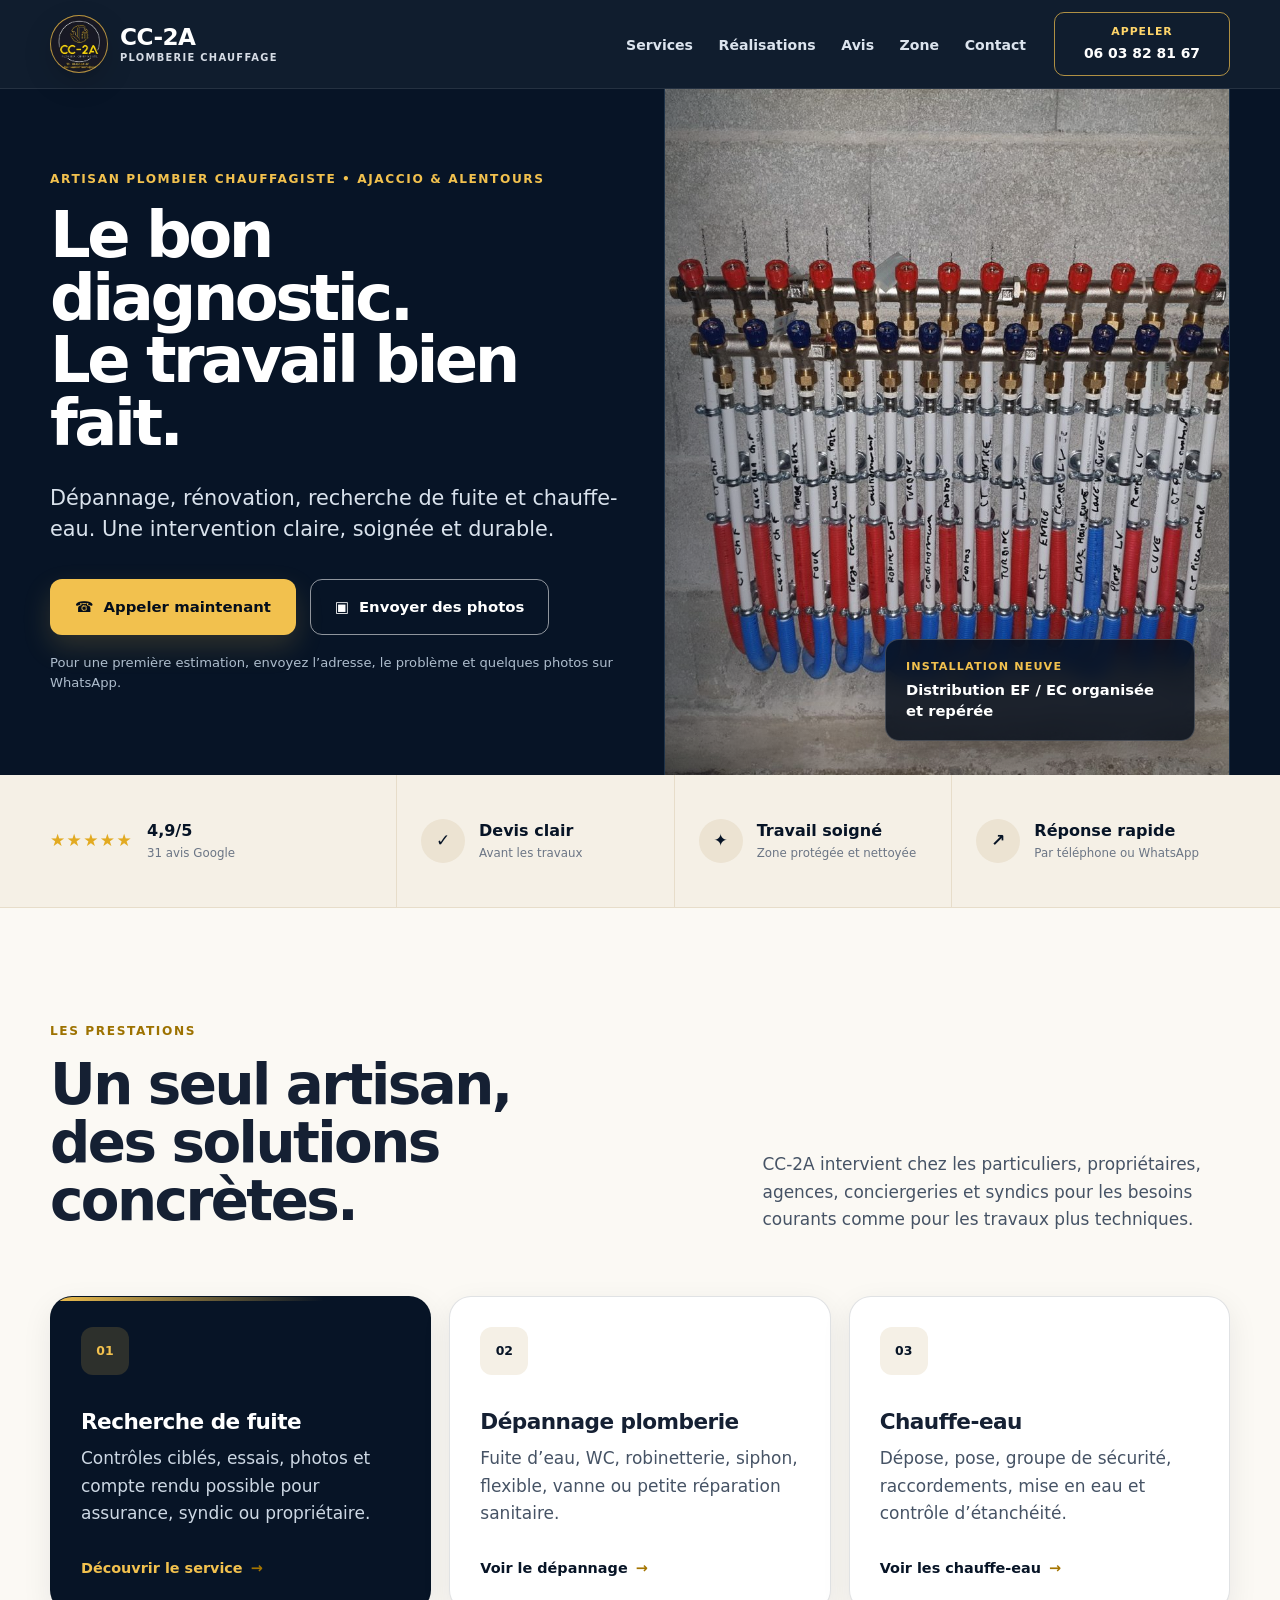
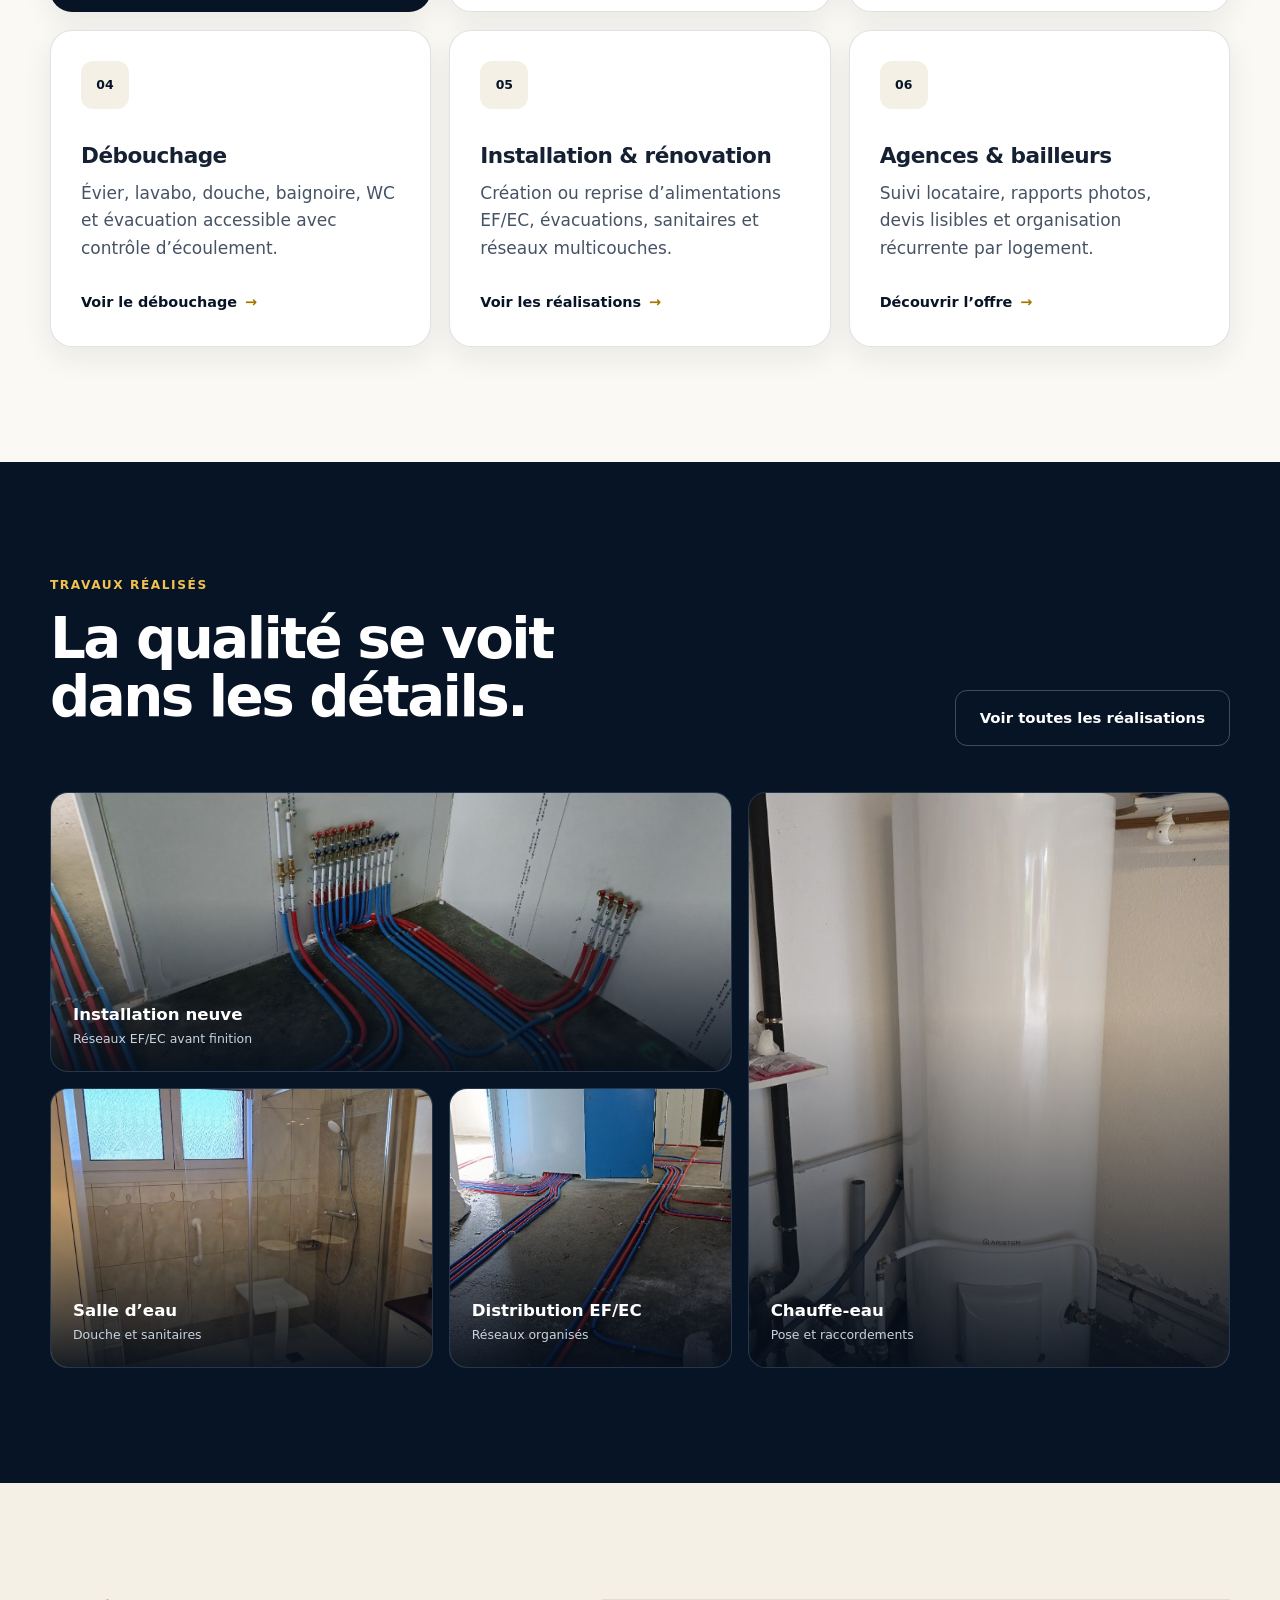
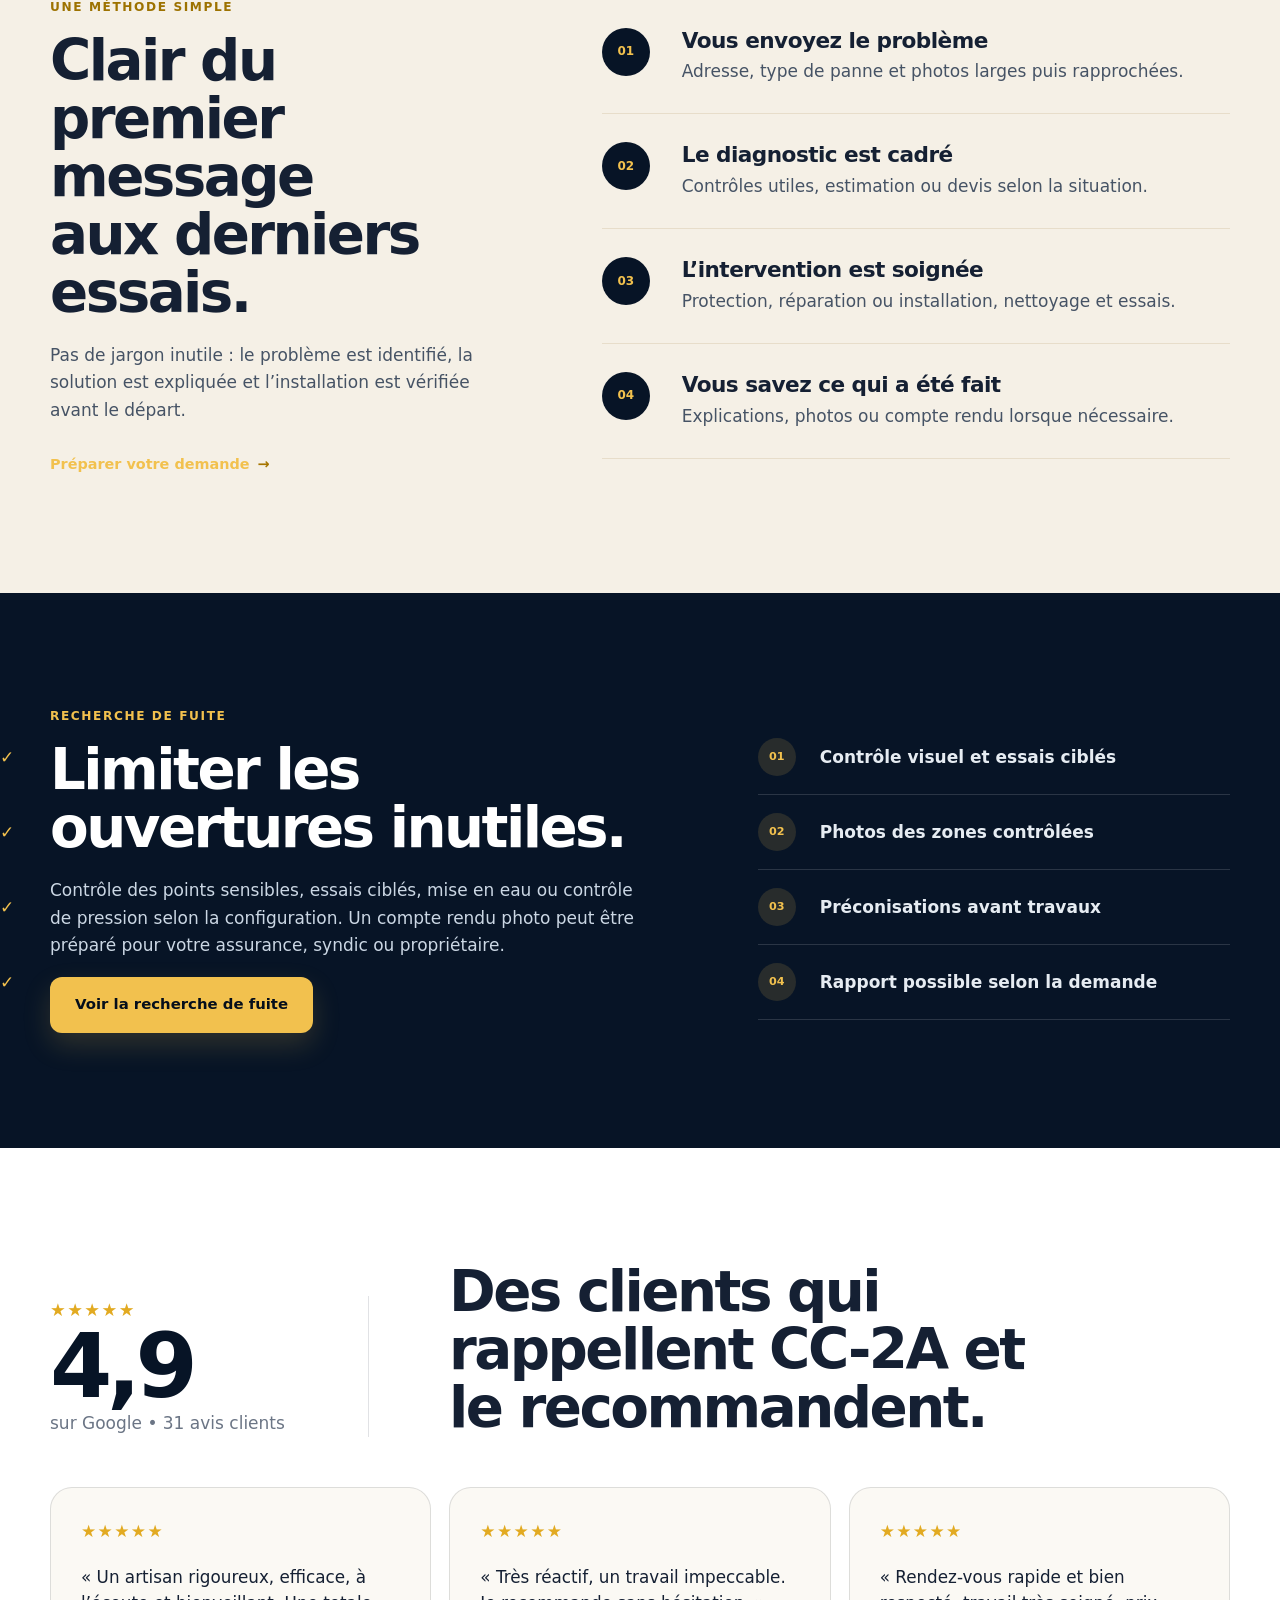
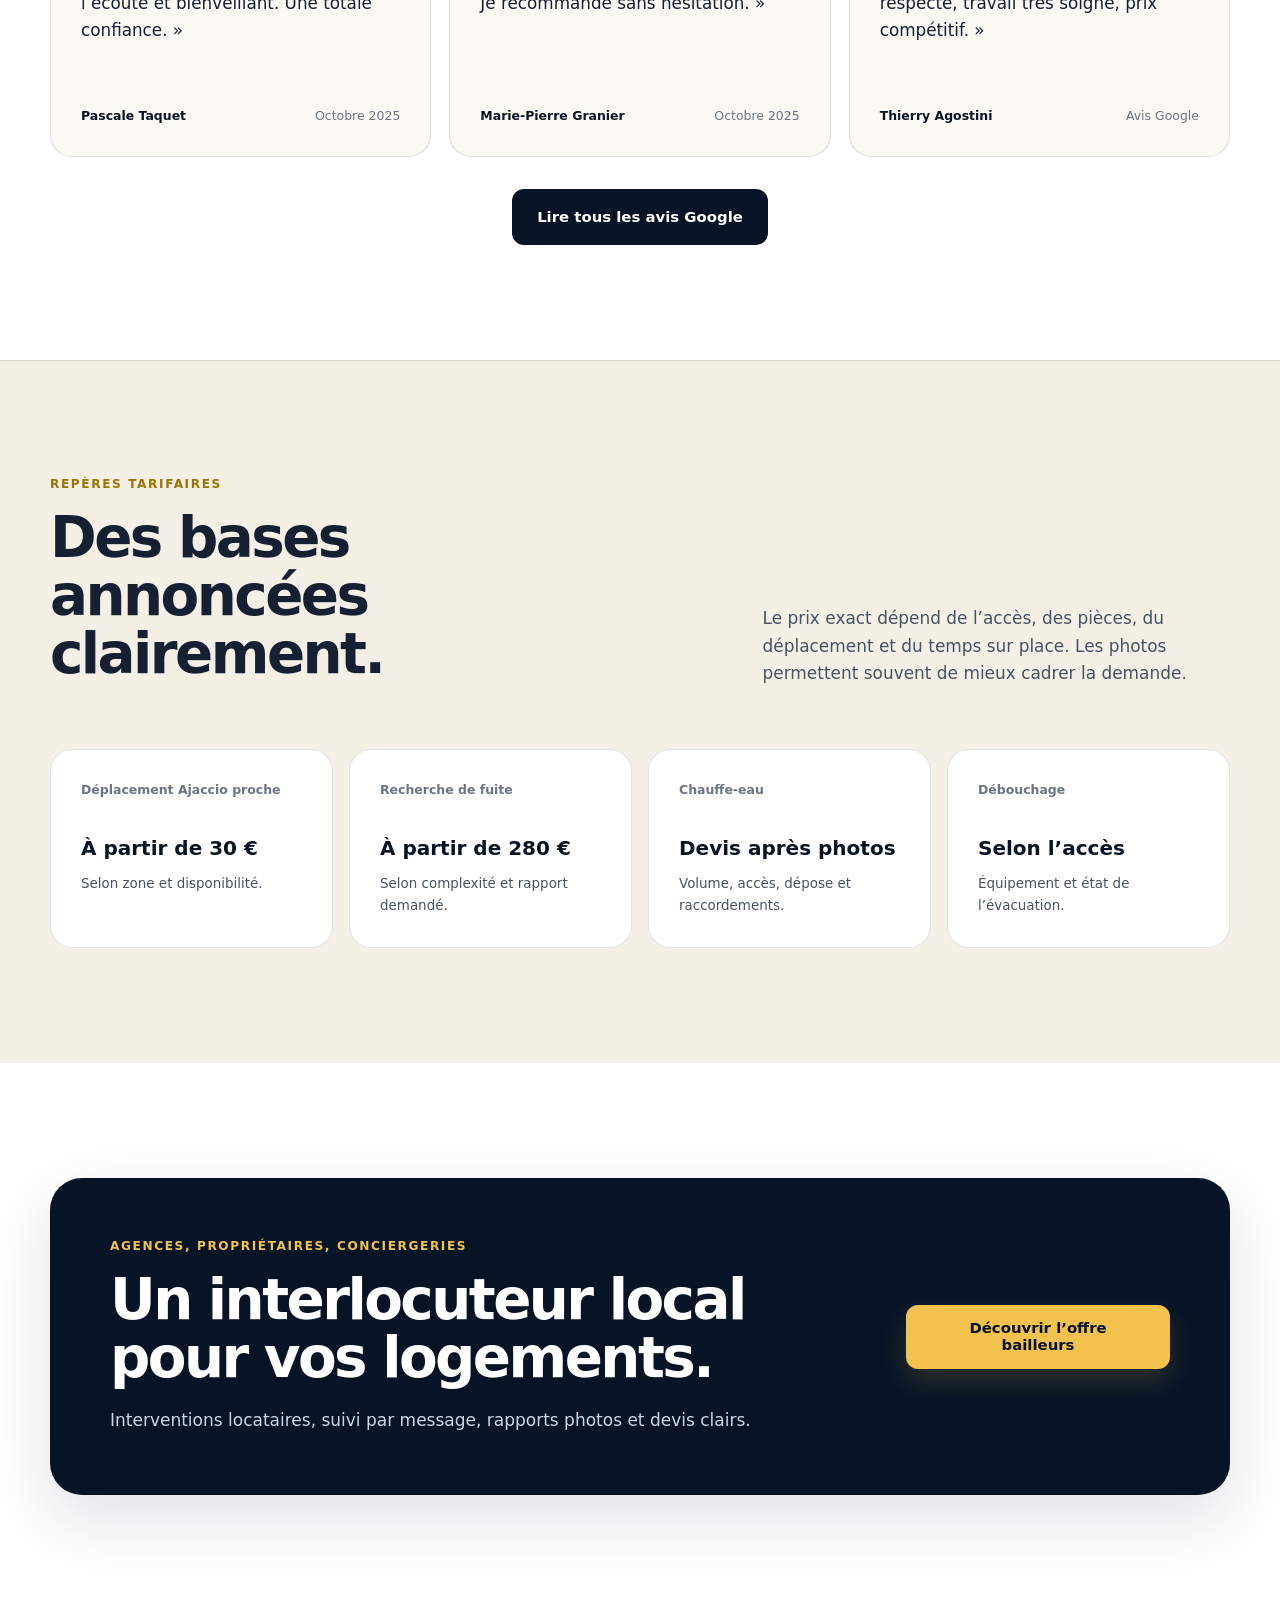
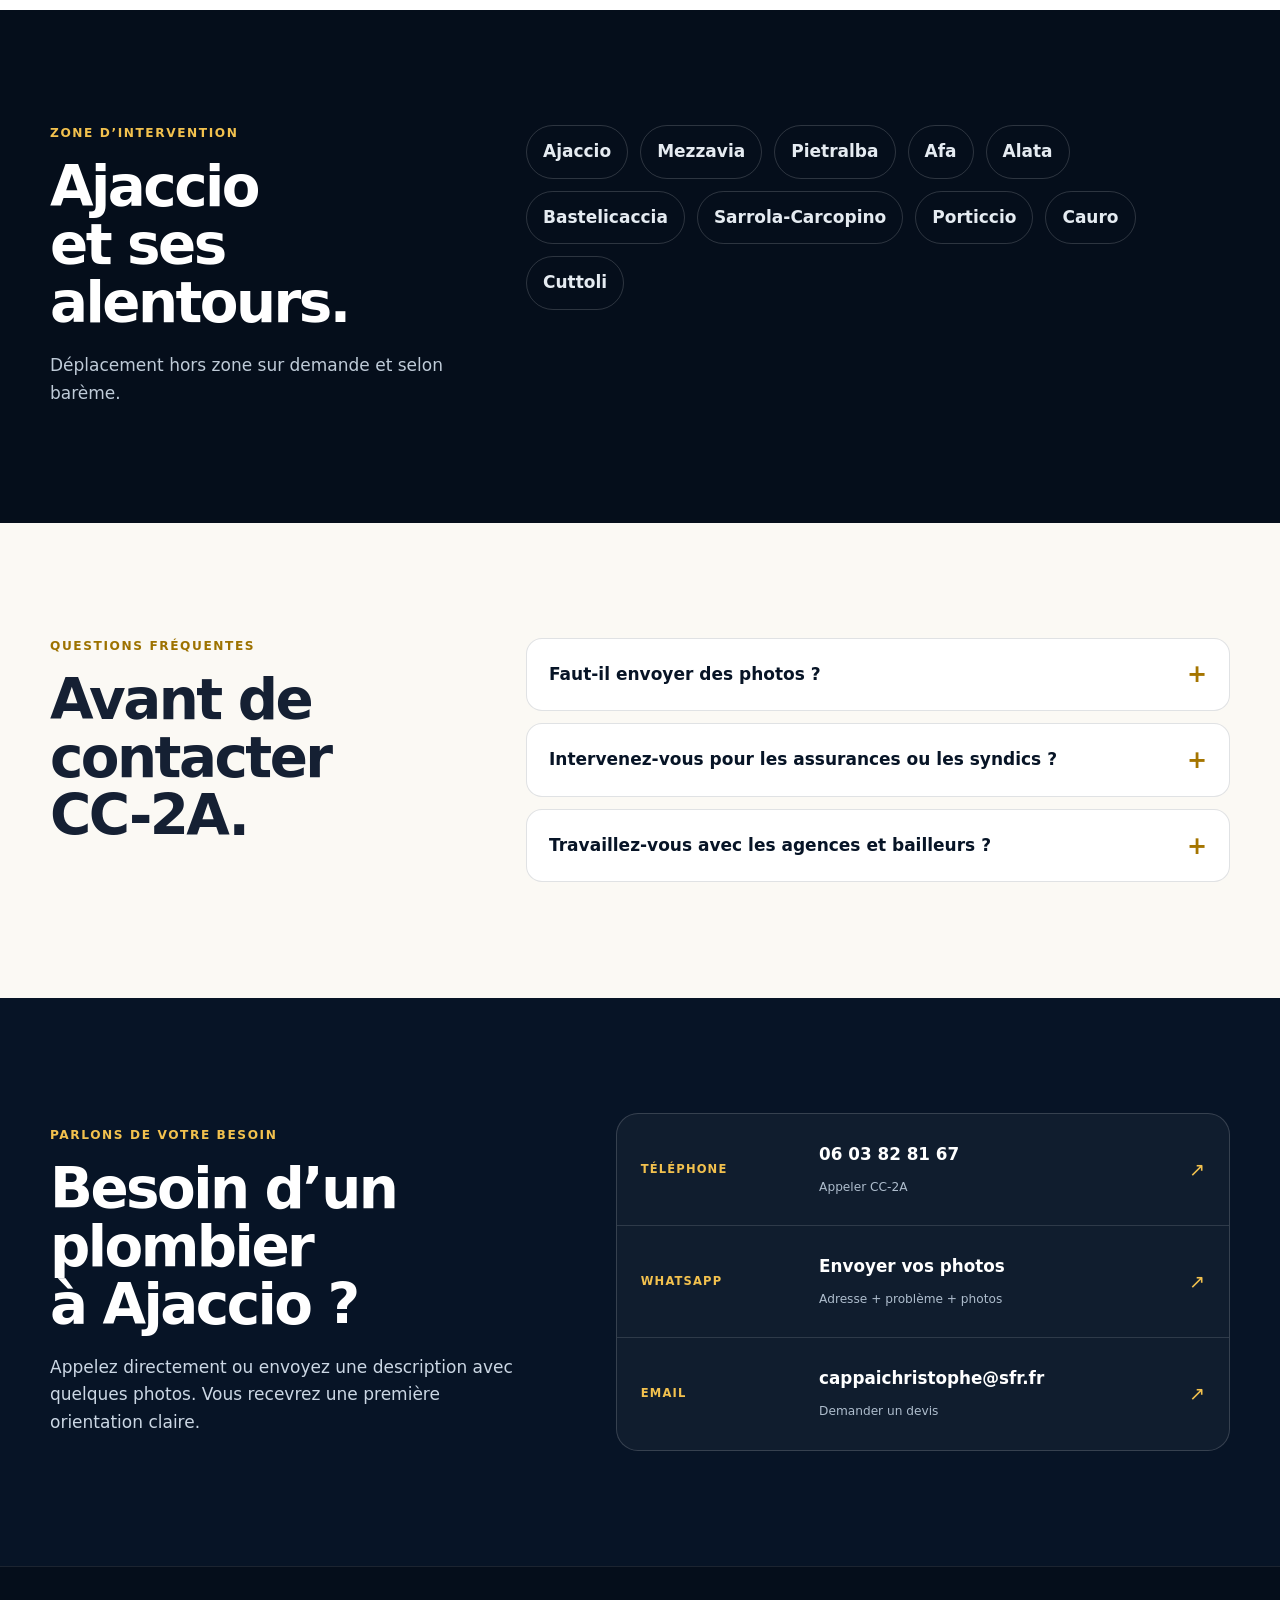
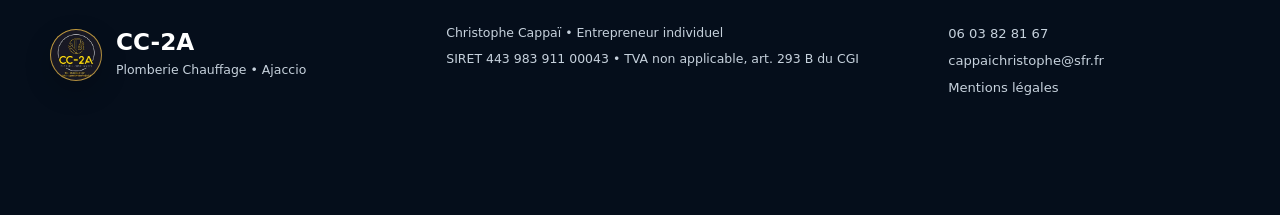
==== commit 0e7a842d: "Rafraîchit les ressources du site" ====
--- a/index.html
+++ b/index.html
@@ -17,7 +17,7 @@
   <link rel="icon" href="assets/logo-cc2a.webp" type="image/webp">
   <link rel="preload" href="assets/logo-cc2a.webp" as="image" type="image/webp">
   <link rel="preload" href="03-nourrice-multicouche-complete.jpg" as="image">
-  <link rel="stylesheet" href="style.css">
+  <link rel="stylesheet" href="style.css?v=20260710">
 </head>
 <body>
   <a class="skip-link" href="#main-content">Aller au contenu</a>
@@ -277,6 +277,6 @@
   </footer>
 
   <div class="mobile-cta" role="group" aria-label="Contact rapide"><a href="tel:+33603828167"><span aria-hidden="true">☎</span> Appeler</a><a href="https://wa.me/33603828167?text=Bonjour%20CC-2A%2C%20je%20souhaite%20vous%20envoyer%20des%20photos%20pour%20une%20premi%C3%A8re%20estimation.%20Type%20de%20probl%C3%A8me%20%3A%20">WhatsApp</a></div>
-  <script src="script.js"></script>
+  <script src="script.js?v=20260710"></script>
 </body>
 </html>
--- a/style.css
+++ b/style.css
@@ -408,9 +408,9 @@
 }
 
 .home-hero-grid {
-  width: min(1440px, 100%);
-  display: grid;
-  grid-template-columns: minmax(0, 0.94fr) minmax(0, 1.06fr);
+  width: min(var(--container), calc(100% - 48px));
+  display: grid;
+  grid-template-columns: minmax(0, 1.04fr) minmax(0, 0.96fr);
   align-items: stretch;
   min-height: 660px;
 }
@@ -428,6 +428,7 @@
 
 .home-hero h1 {
   max-width: 680px;
+  font-size: clamp(3.2rem, 5vw, 4.4rem);
 }
 
 .home-hero .lead {
@@ -456,9 +457,9 @@
   position: relative;
   min-width: 0;
   min-height: 660px;
-  margin: 0 -130px 0 0;
+  margin: 0;
   overflow: hidden;
-  clip-path: polygon(13% 0, 100% 0, 100% 100%, 0 100%);
+  border-inline: 1px solid rgba(255, 255, 255, 0.08);
   background: var(--navy-800);
 }
 
@@ -476,8 +477,7 @@
   display: block;
   object-fit: cover;
   object-position: center;
-  transform: scale(1.015);
-  animation: hero-photo-in 800ms ease-out both;
+  transform: none;
 }
 
 .hero-media figcaption {
@@ -485,7 +485,7 @@
   z-index: 2;
   right: 34px;
   bottom: 34px;
-  max-width: 310px;
+  max-width: min(310px, calc(100% - 68px));
   padding: 18px 20px;
   border: 1px solid rgba(255, 255, 255, 0.2);
   border-radius: 14px;
@@ -511,11 +511,6 @@
 .hero-media figcaption strong {
   font-size: 0.92rem;
   line-height: 1.4;
-}
-
-@keyframes hero-photo-in {
-  from { opacity: 0; transform: scale(1.05); }
-  to { opacity: 1; transform: scale(1.015); }
 }
 
 .proof-bar {
@@ -1633,7 +1628,6 @@
 
   .hero-media {
     min-height: 620px;
-    margin-right: -60px;
   }
 }
 
@@ -1701,7 +1695,7 @@
   }
 
   .home-hero-grid {
-    width: 100%;
+    width: min(var(--container), calc(100% - 36px));
     grid-template-columns: 1fr;
   }
 
@@ -1711,8 +1705,7 @@
 
   .hero-media {
     min-height: 470px;
-    margin: 0 -18px;
-    clip-path: none;
+    margin: 0;
   }
 
   .proof-grid {
@@ -1852,6 +1845,10 @@
 
   .home-hero-content {
     padding: 58px 0 52px;
+  }
+
+  .home-hero-grid {
+    width: min(var(--container), calc(100% - 28px));
   }
 
   .home-hero .lead {
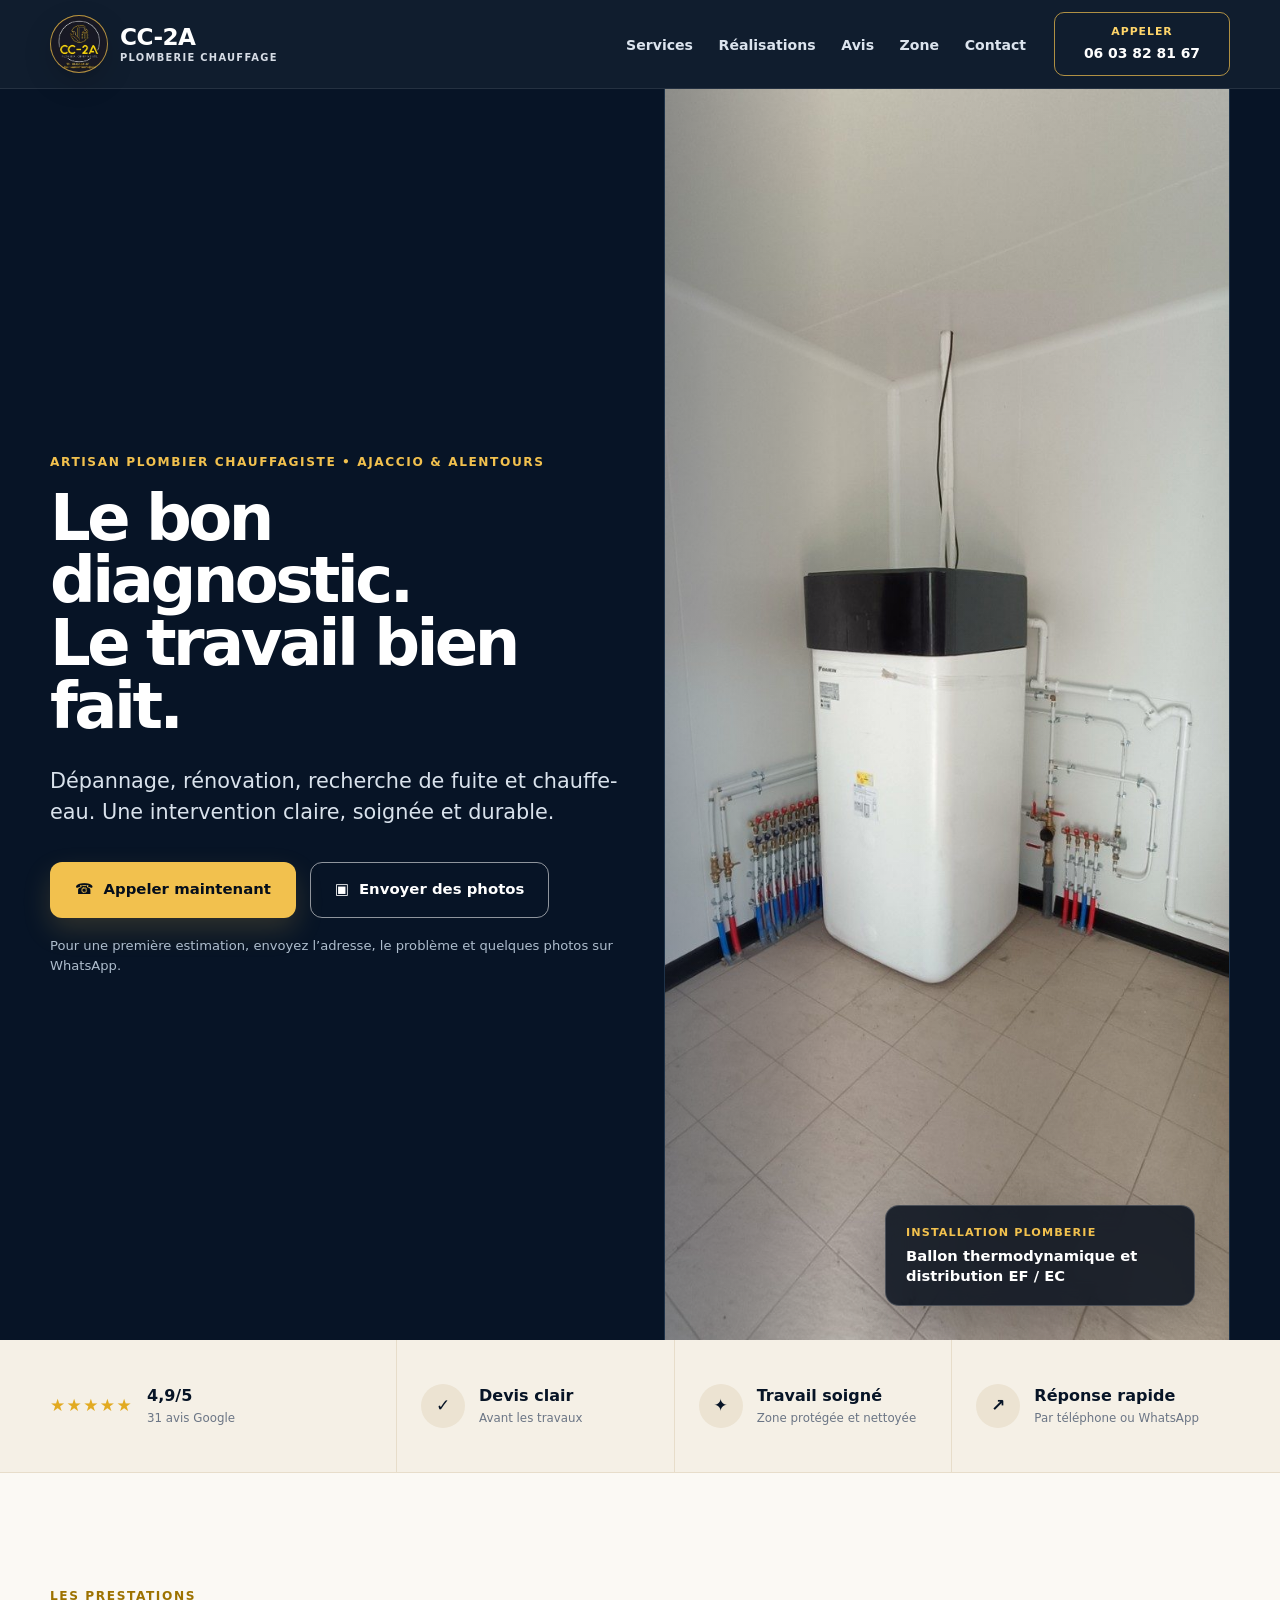
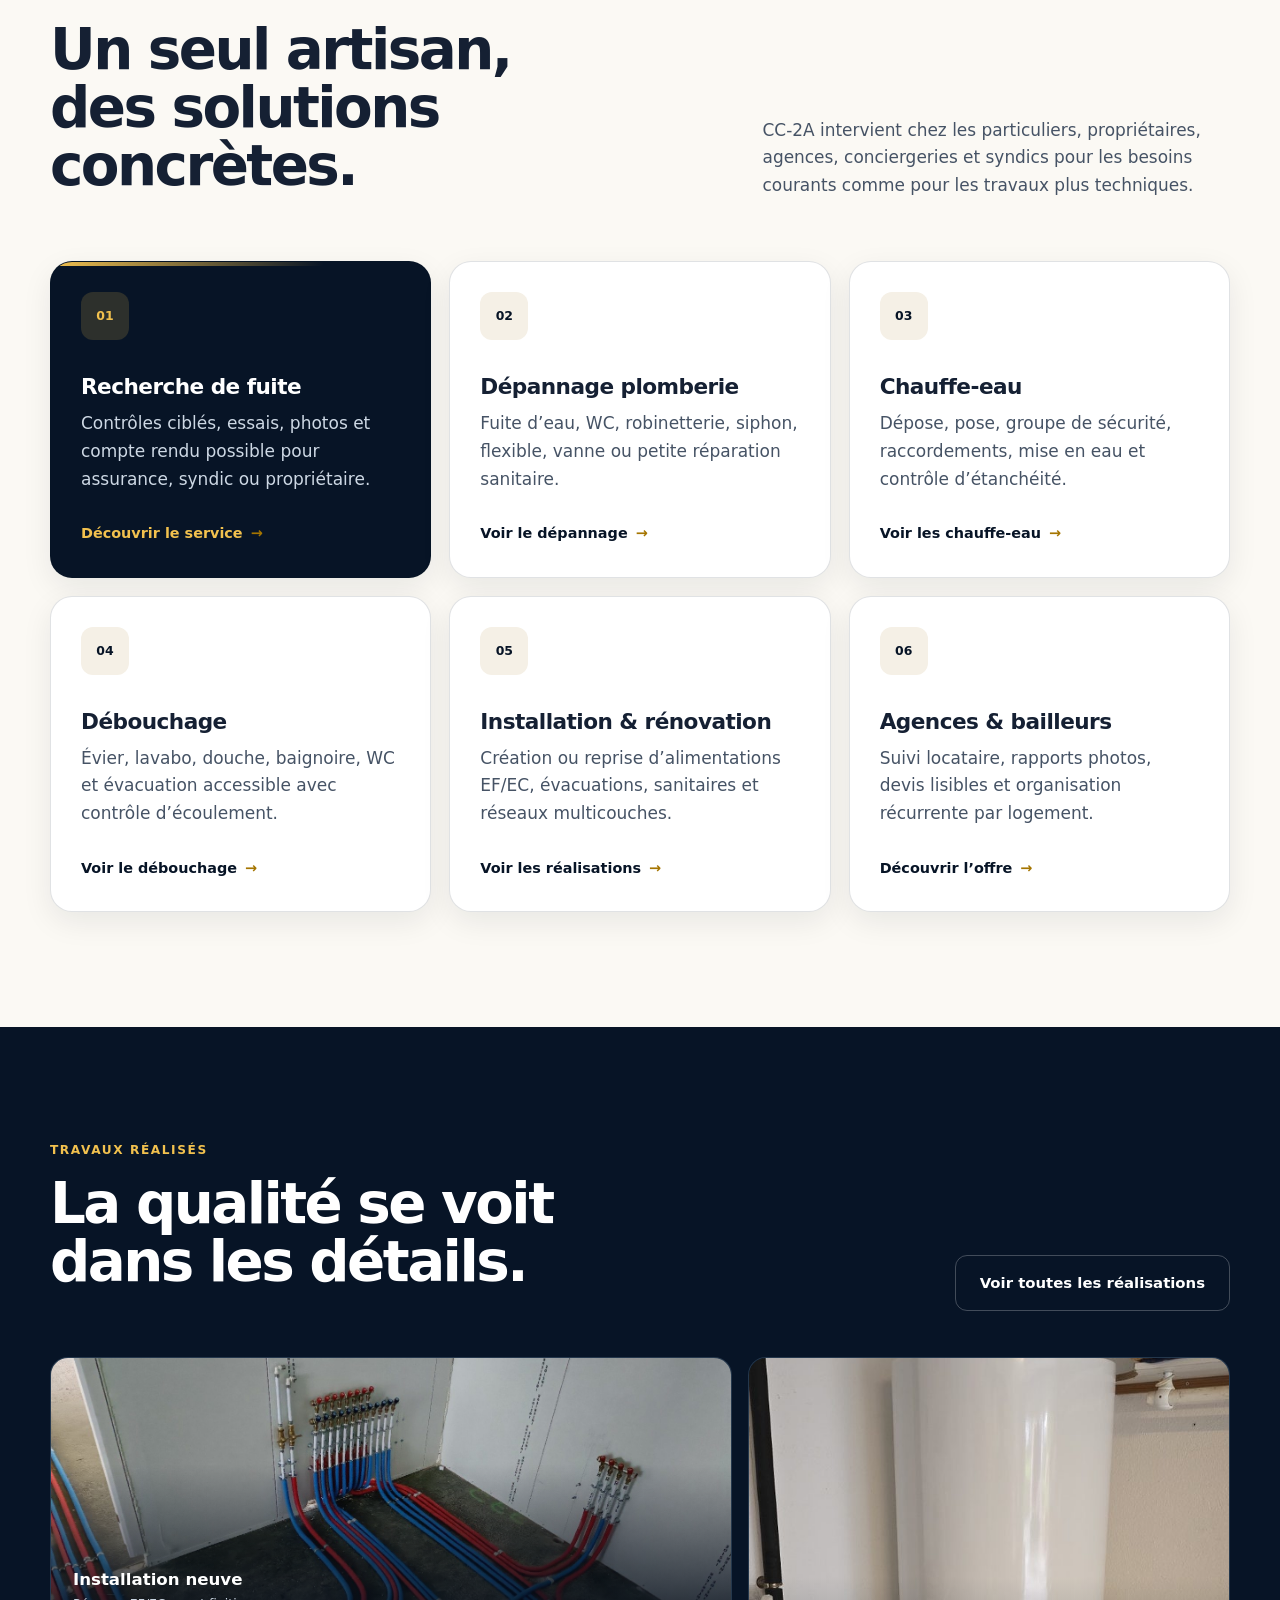
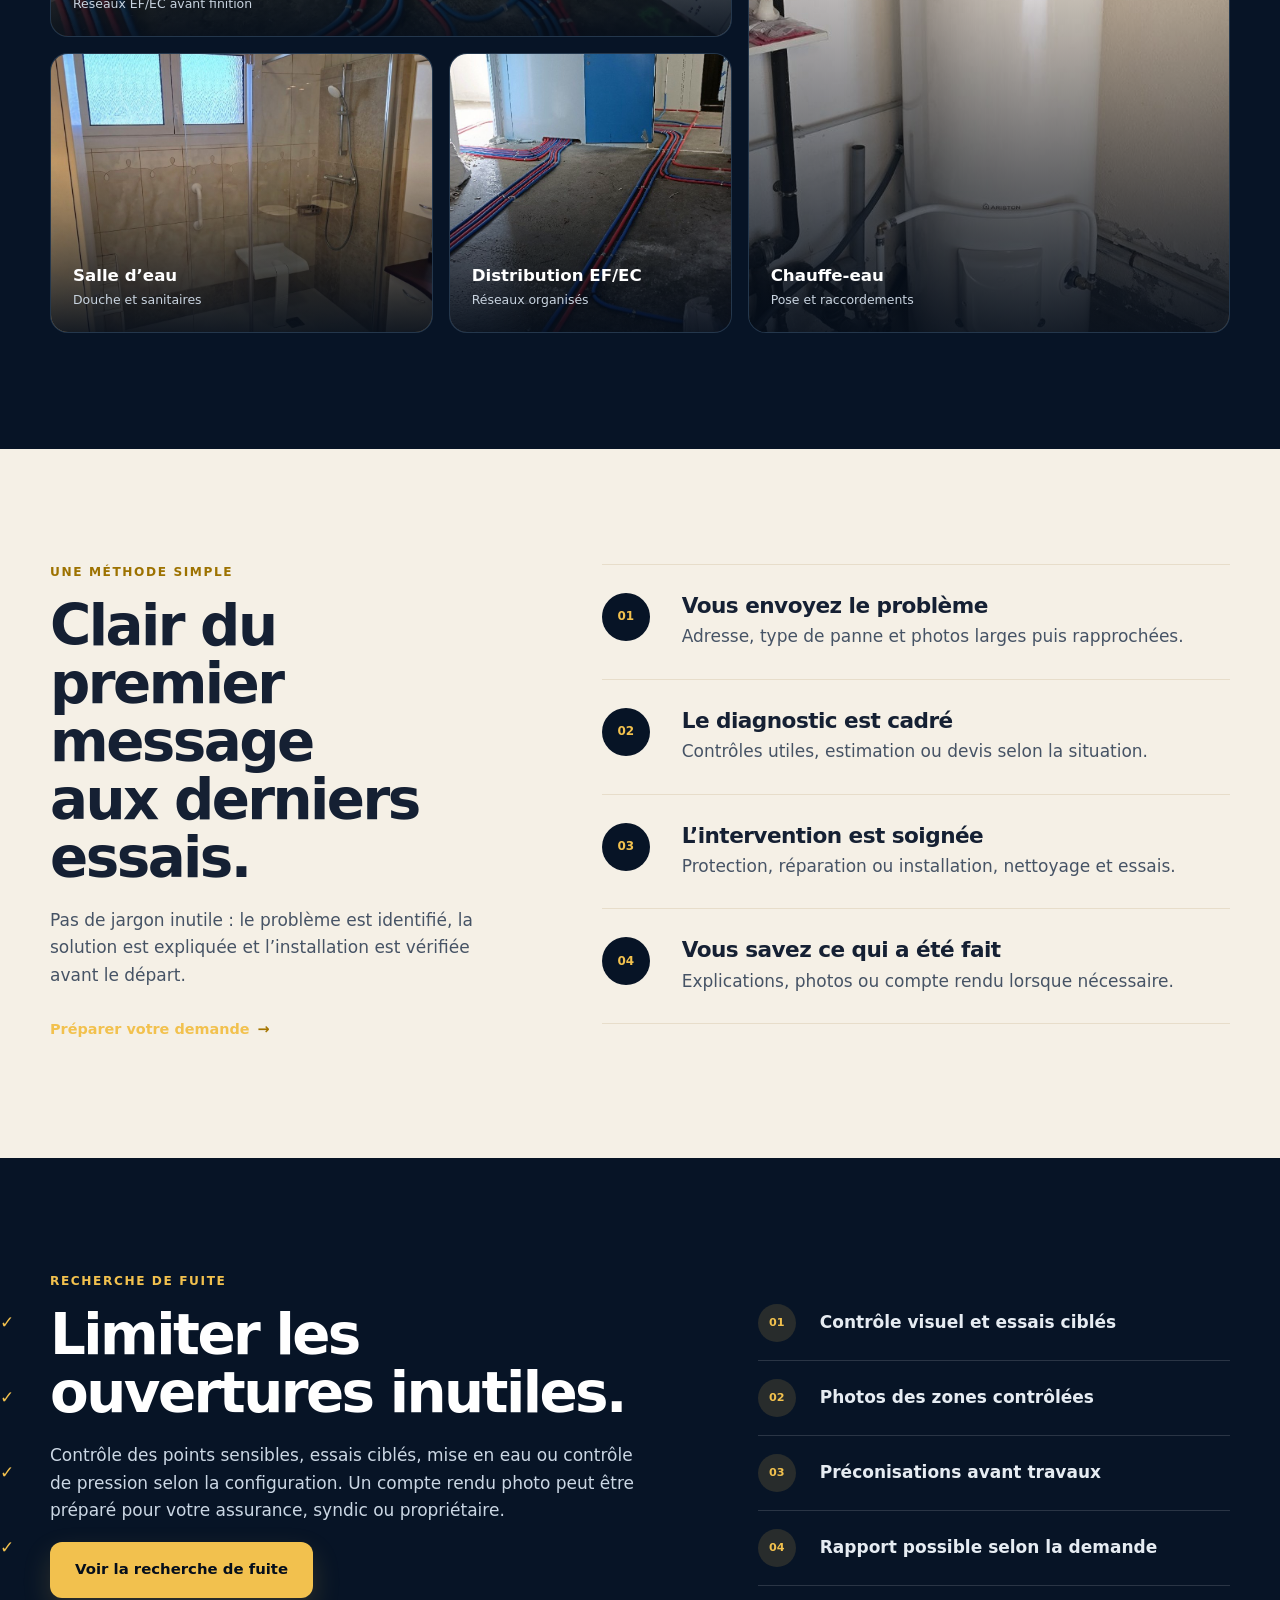
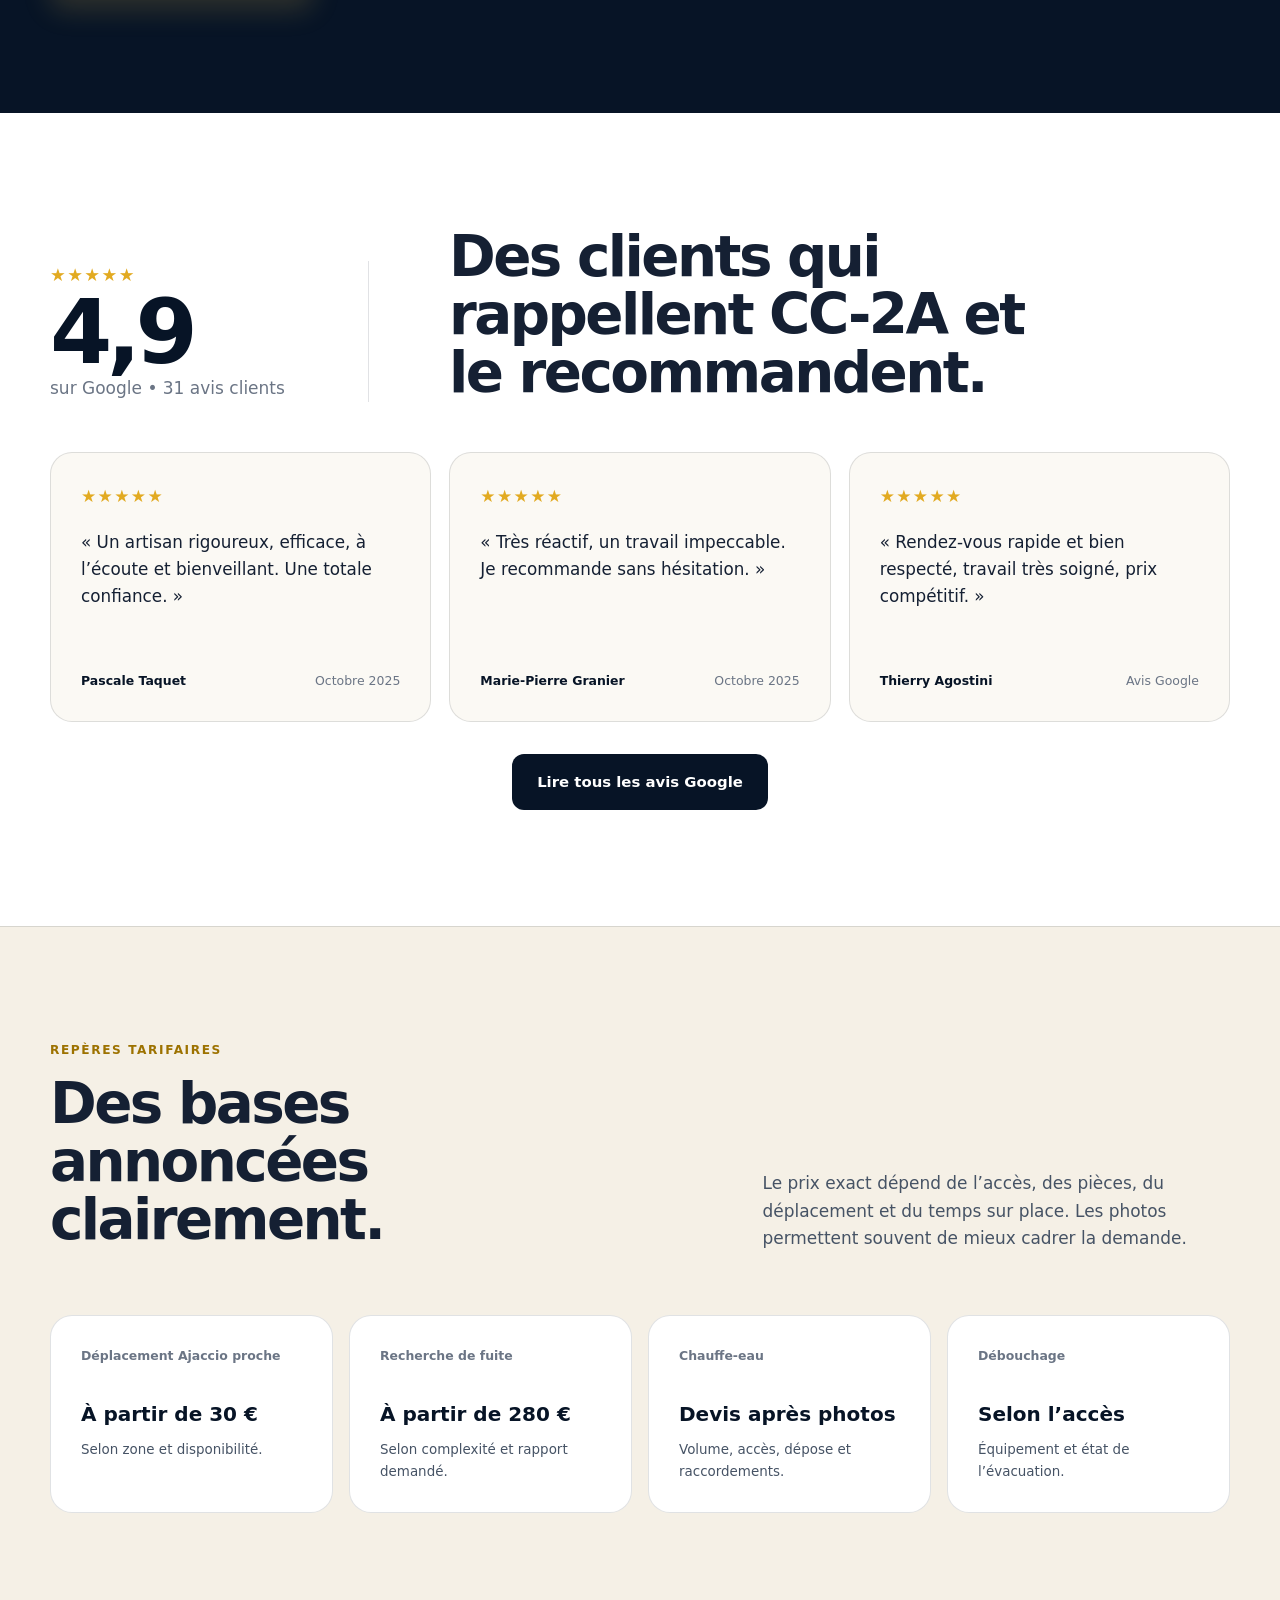
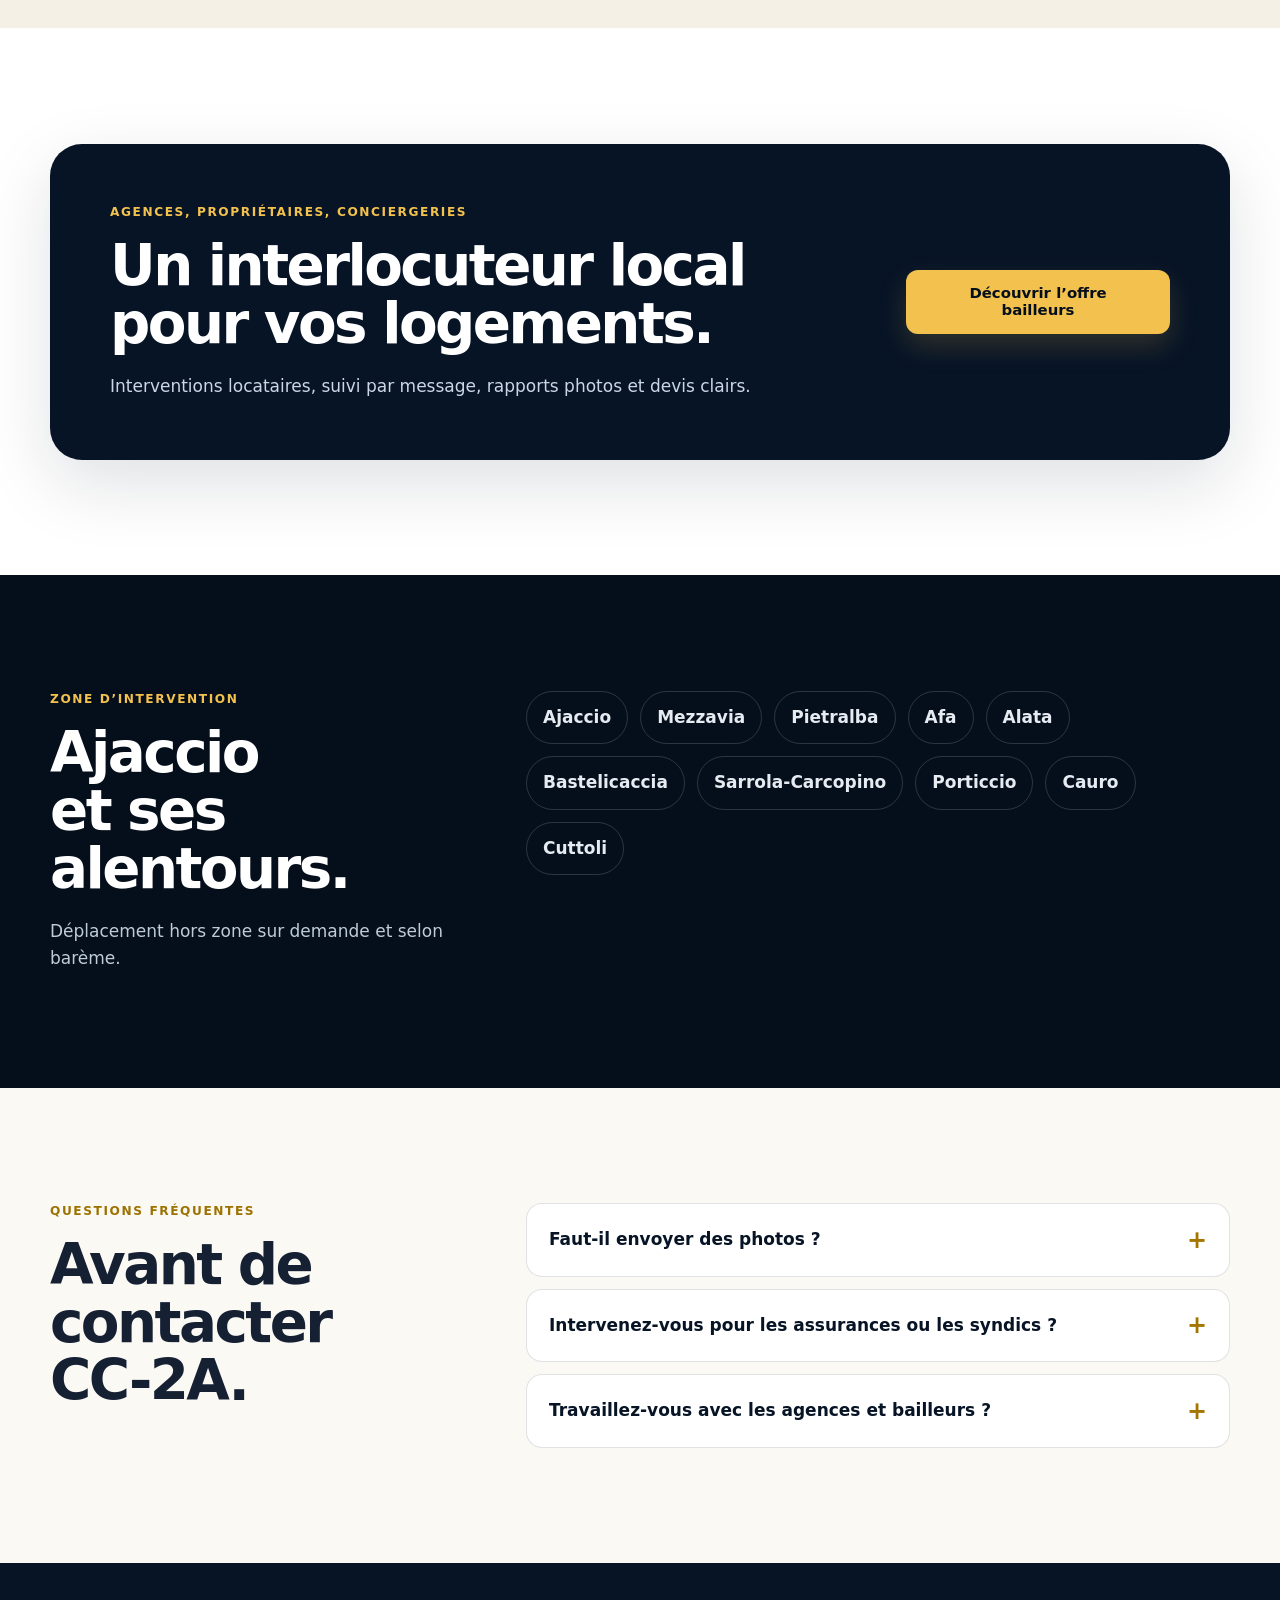
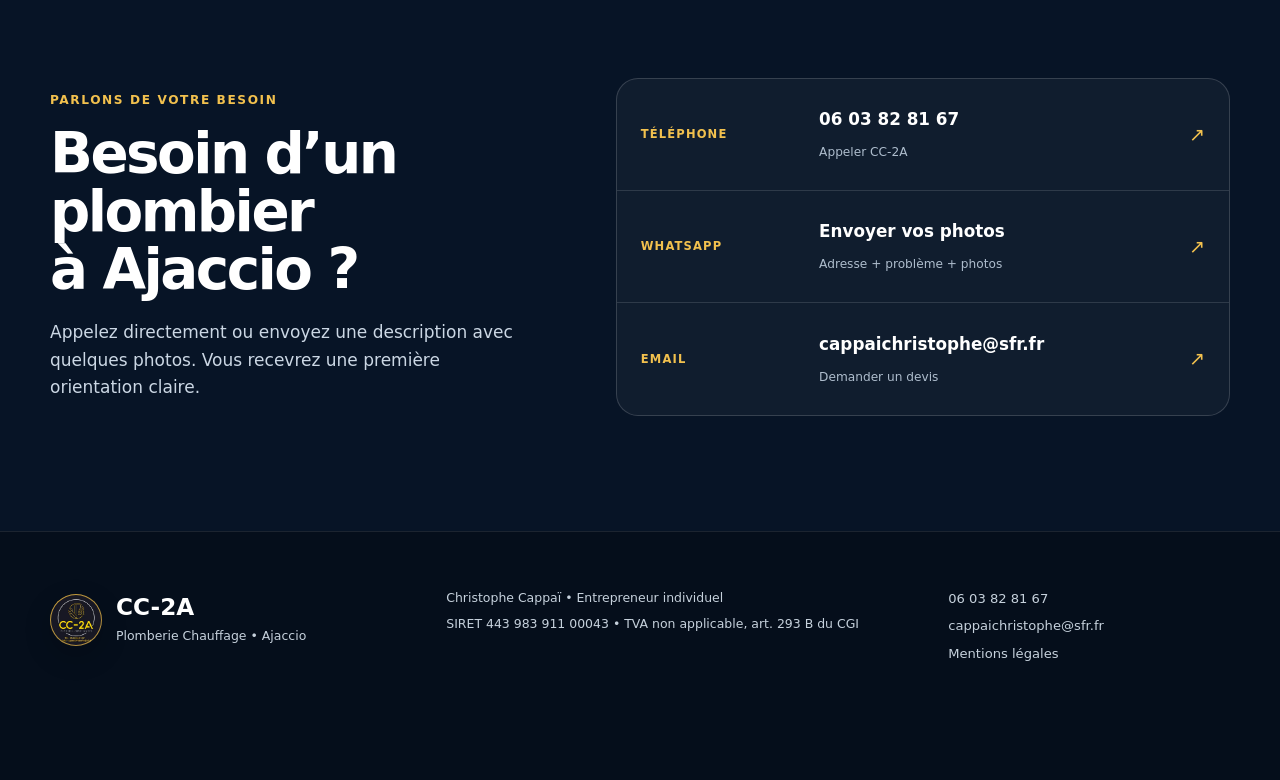
==== commit c7e99366: "Remplace la photo principale par le ballon thermodynamique" ====
--- a/index.html
+++ b/index.html
@@ -11,12 +11,12 @@
   <meta property="og:description" content="Le bon diagnostic. Le travail bien fait. Dépannage, rénovation et recherche de fuite à Ajaccio et alentours.">
   <meta property="og:type" content="website">
   <meta property="og:url" content="https://cc-2a.github.io/cc2a-ajaccio/">
-  <meta property="og:image" content="https://cc-2a.github.io/cc2a-ajaccio/03-nourrice-multicouche-complete.jpg">
+  <meta property="og:image" content="https://cc-2a.github.io/cc2a-ajaccio/11-ballon-thermodynamique-nourrices.jpg">
   <meta property="og:locale" content="fr_FR">
   <link rel="canonical" href="https://cc-2a.github.io/cc2a-ajaccio/">
   <link rel="icon" href="assets/logo-cc2a.webp" type="image/webp">
   <link rel="preload" href="assets/logo-cc2a.webp" as="image" type="image/webp">
-  <link rel="preload" href="03-nourrice-multicouche-complete.jpg" as="image">
+  <link rel="preload" href="11-ballon-thermodynamique-nourrices.jpg" as="image">
   <link rel="stylesheet" href="style.css?v=20260710">
 </head>
 <body>
@@ -74,10 +74,10 @@
           <p class="hero-note">Pour une première estimation, envoyez l’adresse, le problème et quelques photos sur WhatsApp.</p>
         </div>
         <figure class="hero-media">
-          <img src="03-nourrice-multicouche-complete.jpg" width="1400" height="1050" alt="Nourrice multicouche installée par CC-2A à Ajaccio" fetchpriority="high" decoding="async">
+          <img src="11-ballon-thermodynamique-nourrices.jpg" width="1536" height="693" alt="Ballon thermodynamique avec raccordements et nourrices installé par CC-2A à Ajaccio" fetchpriority="high" decoding="async">
           <figcaption>
-            <span>Installation neuve</span>
-            <strong>Distribution EF / EC organisée et repérée</strong>
+            <span>Installation plomberie</span>
+            <strong>Ballon thermodynamique et distribution EF / EC</strong>
           </figcaption>
         </figure>
       </div>
@@ -279,4 +279,4 @@
   <div class="mobile-cta" role="group" aria-label="Contact rapide"><a href="tel:+33603828167"><span aria-hidden="true">☎</span> Appeler</a><a href="https://wa.me/33603828167?text=Bonjour%20CC-2A%2C%20je%20souhaite%20vous%20envoyer%20des%20photos%20pour%20une%20premi%C3%A8re%20estimation.%20Type%20de%20probl%C3%A8me%20%3A%20">WhatsApp</a></div>
   <script src="script.js?v=20260710"></script>
 </body>
-</html>
+</html>
